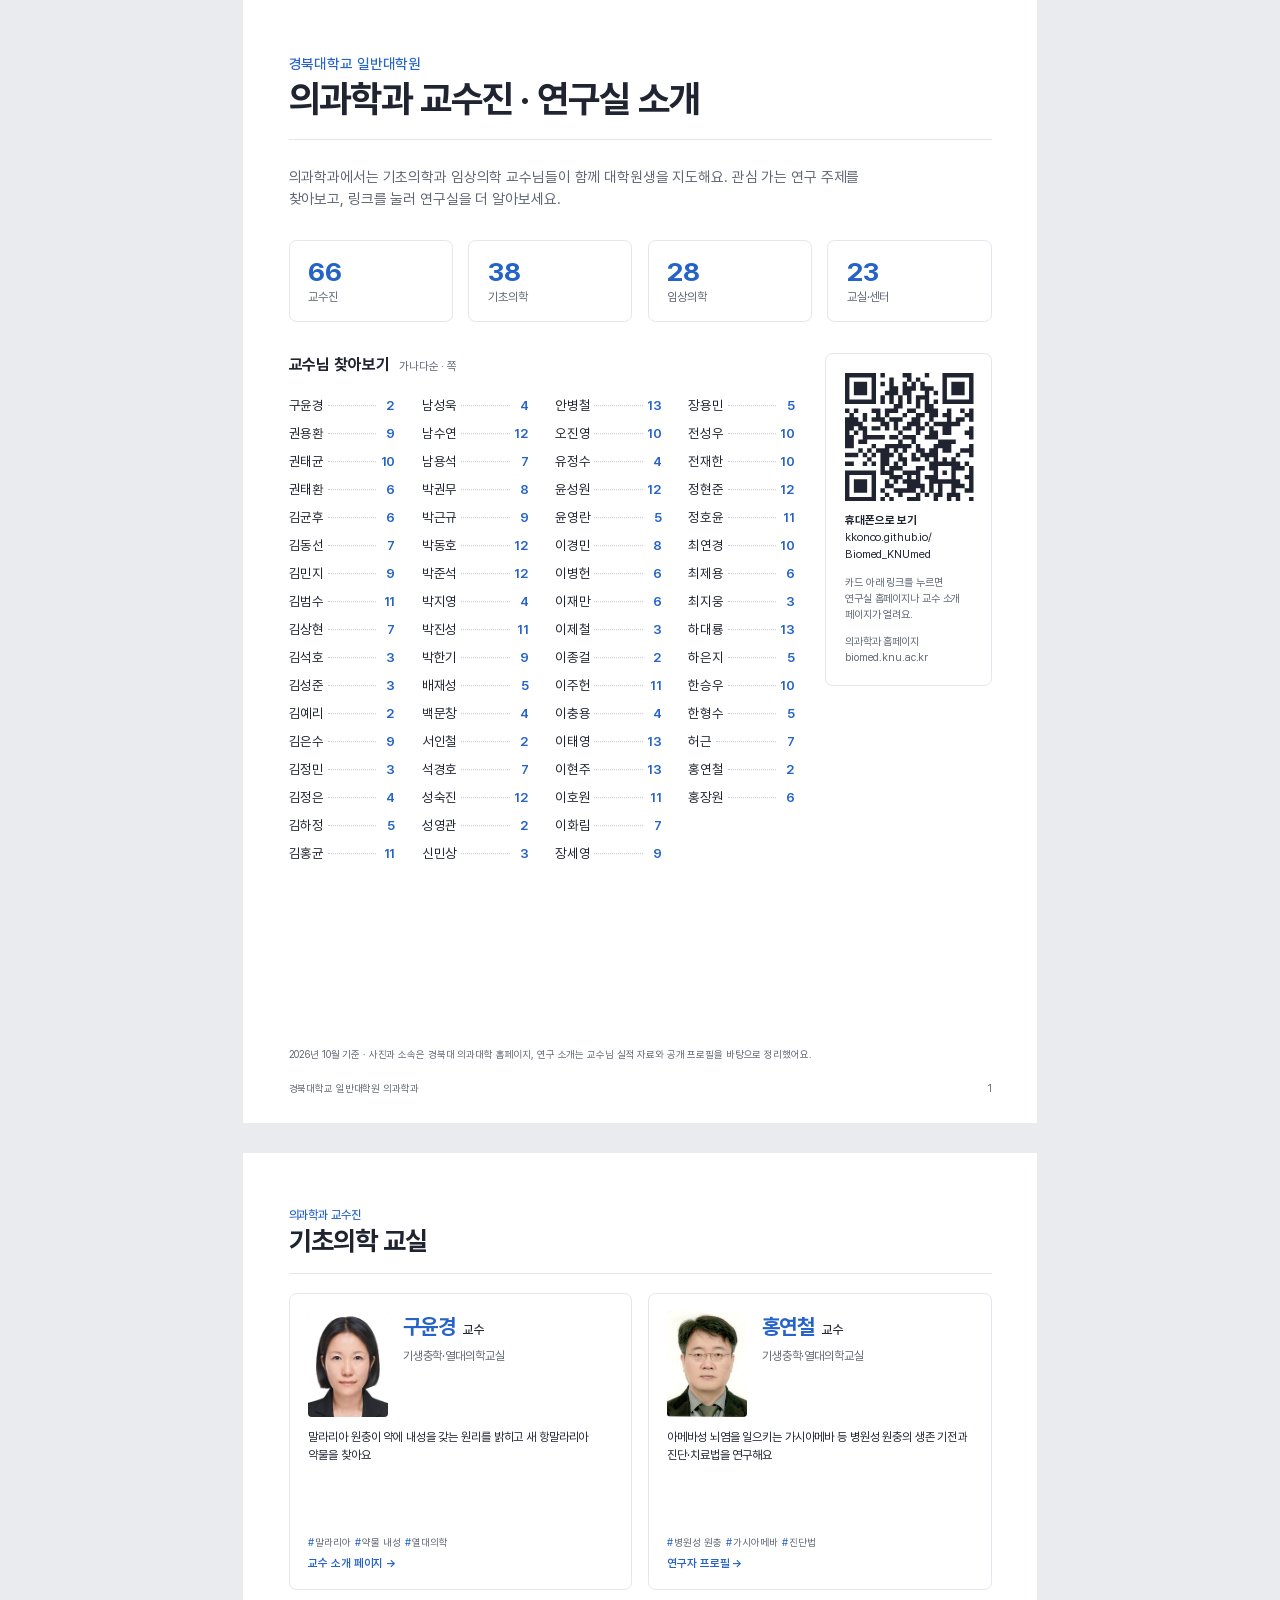
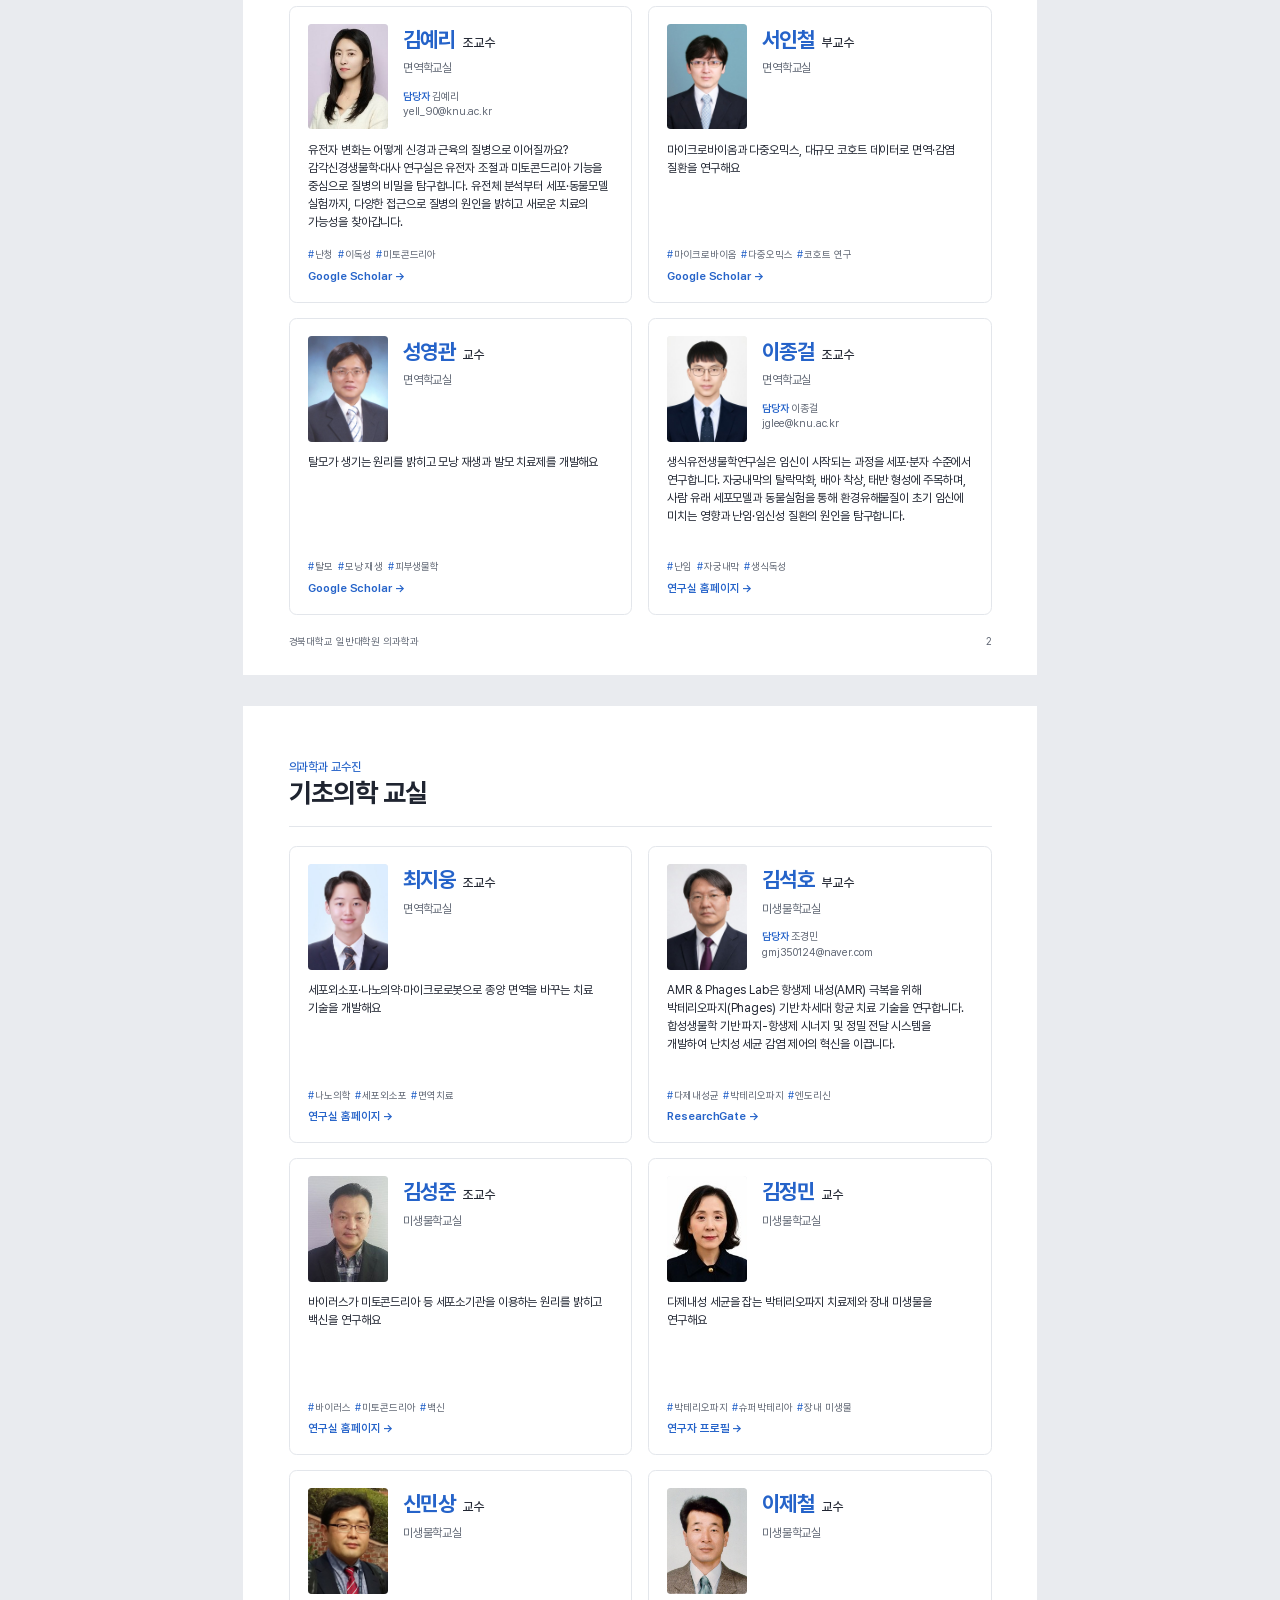
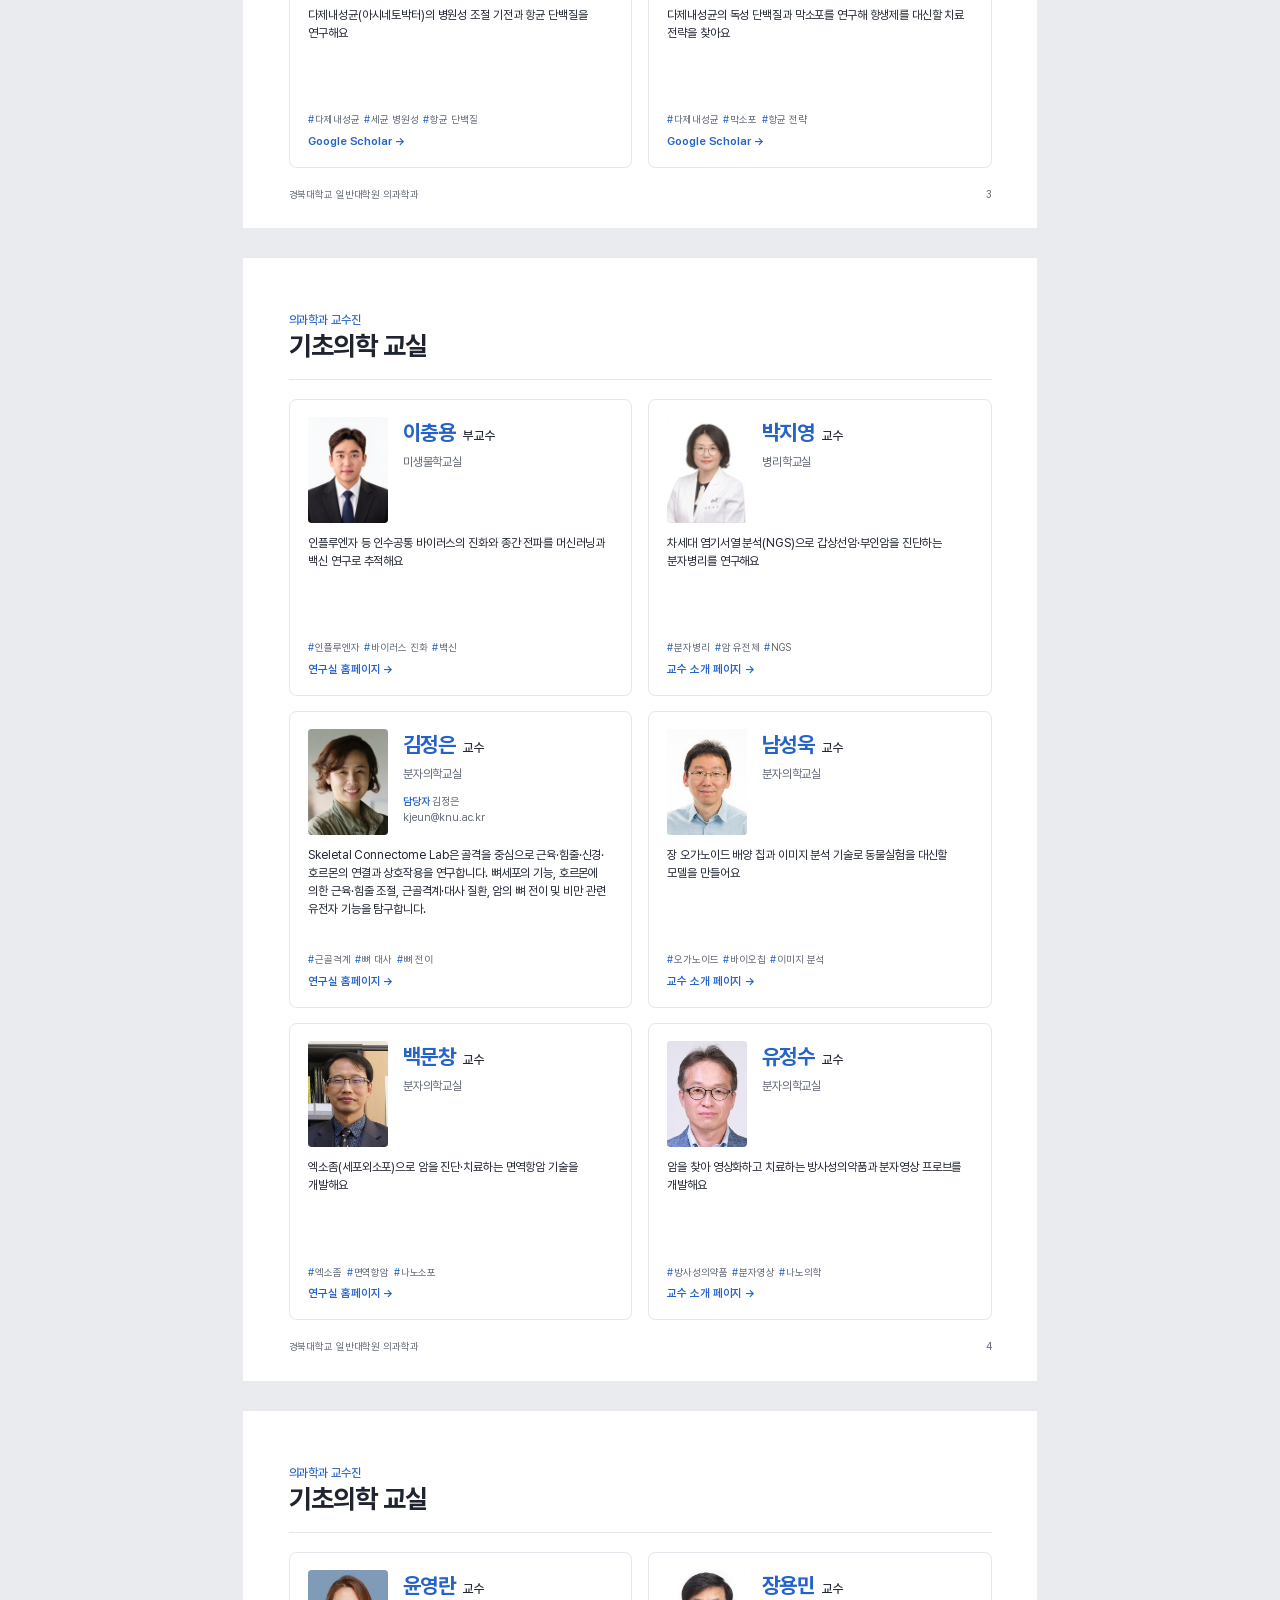
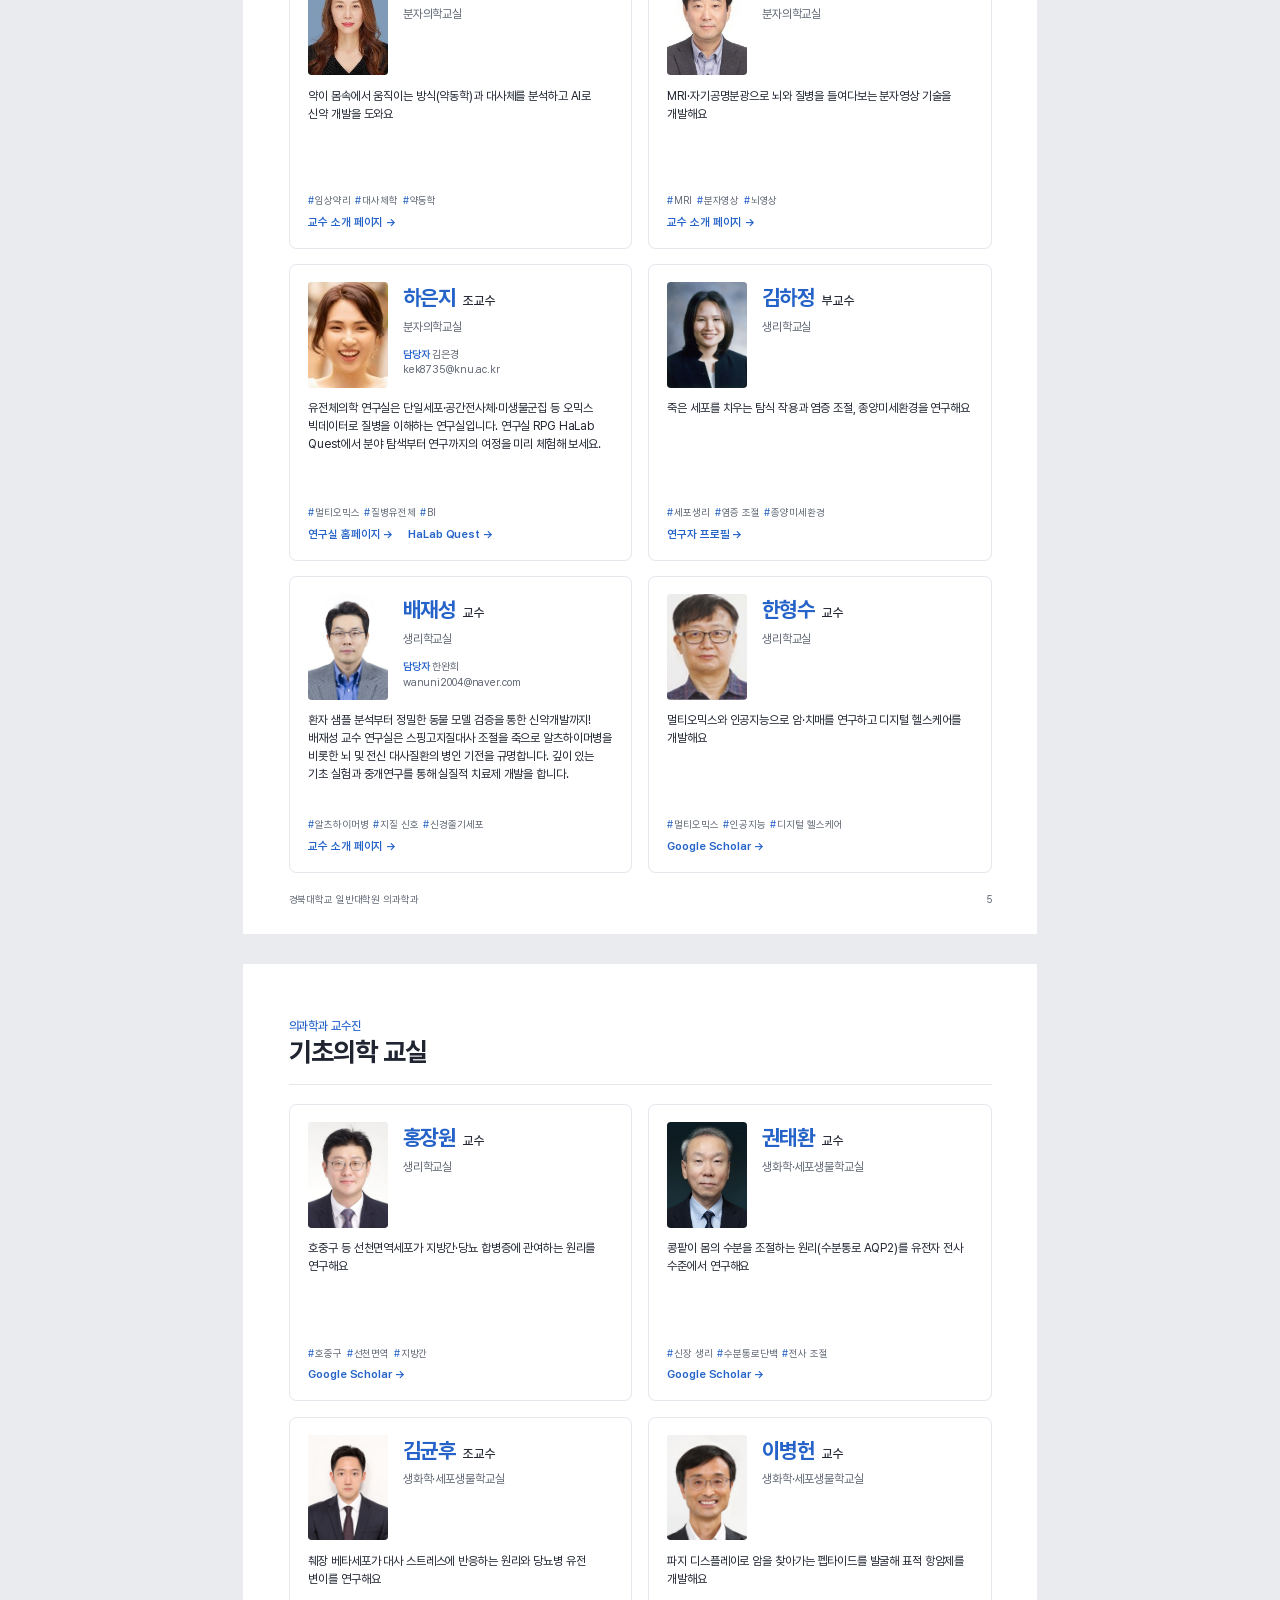
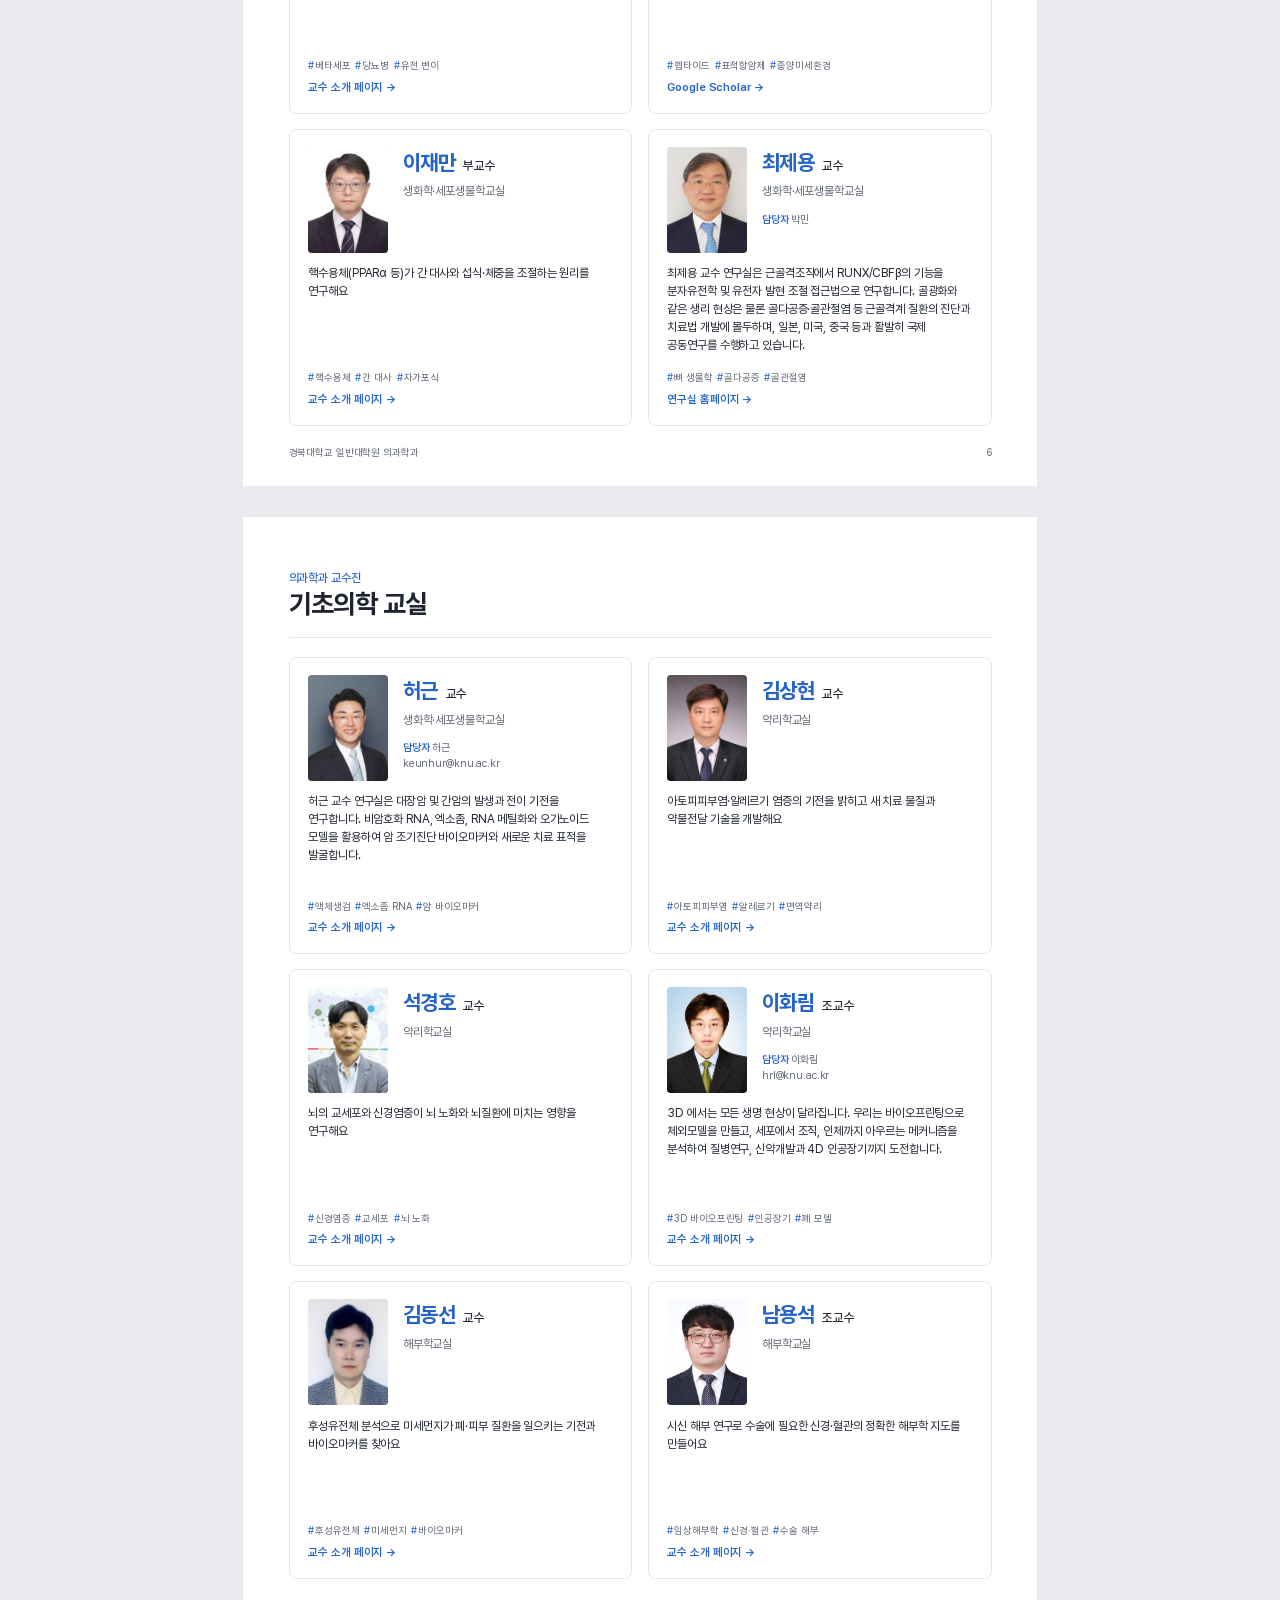
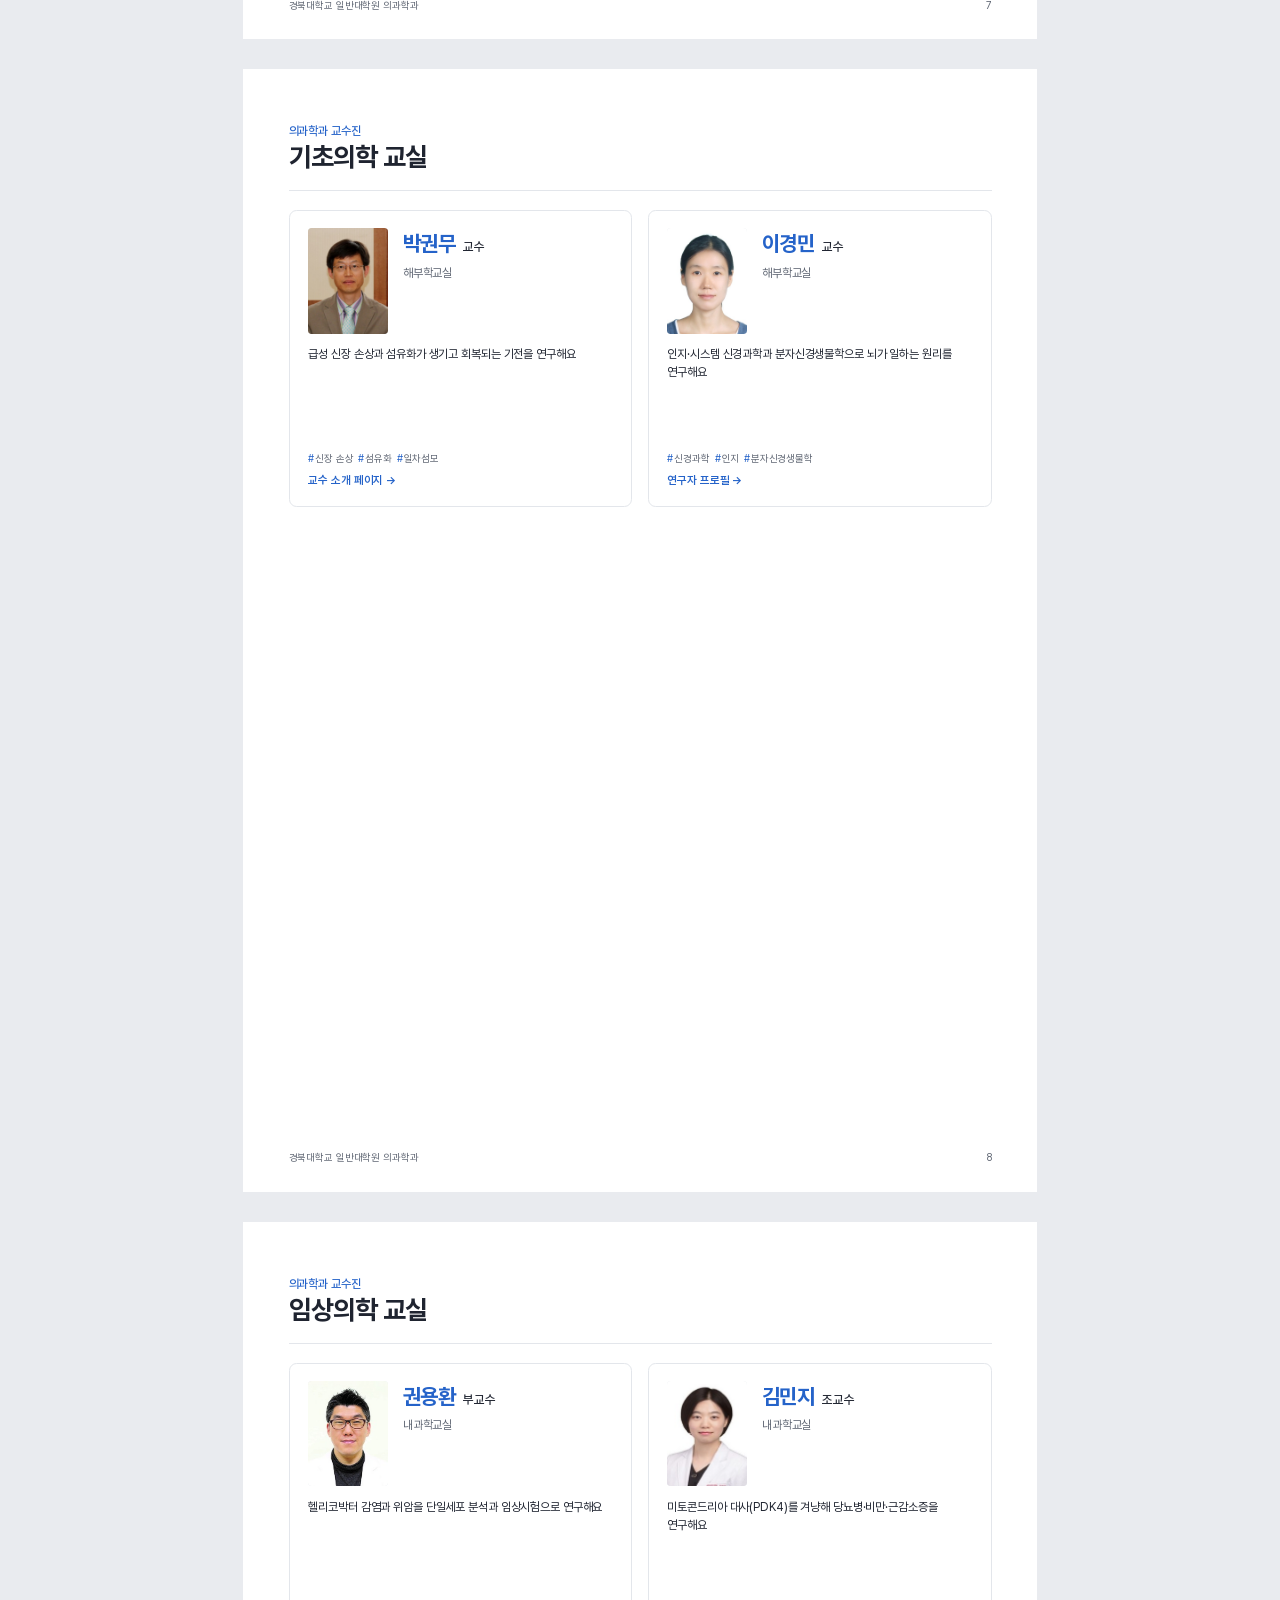
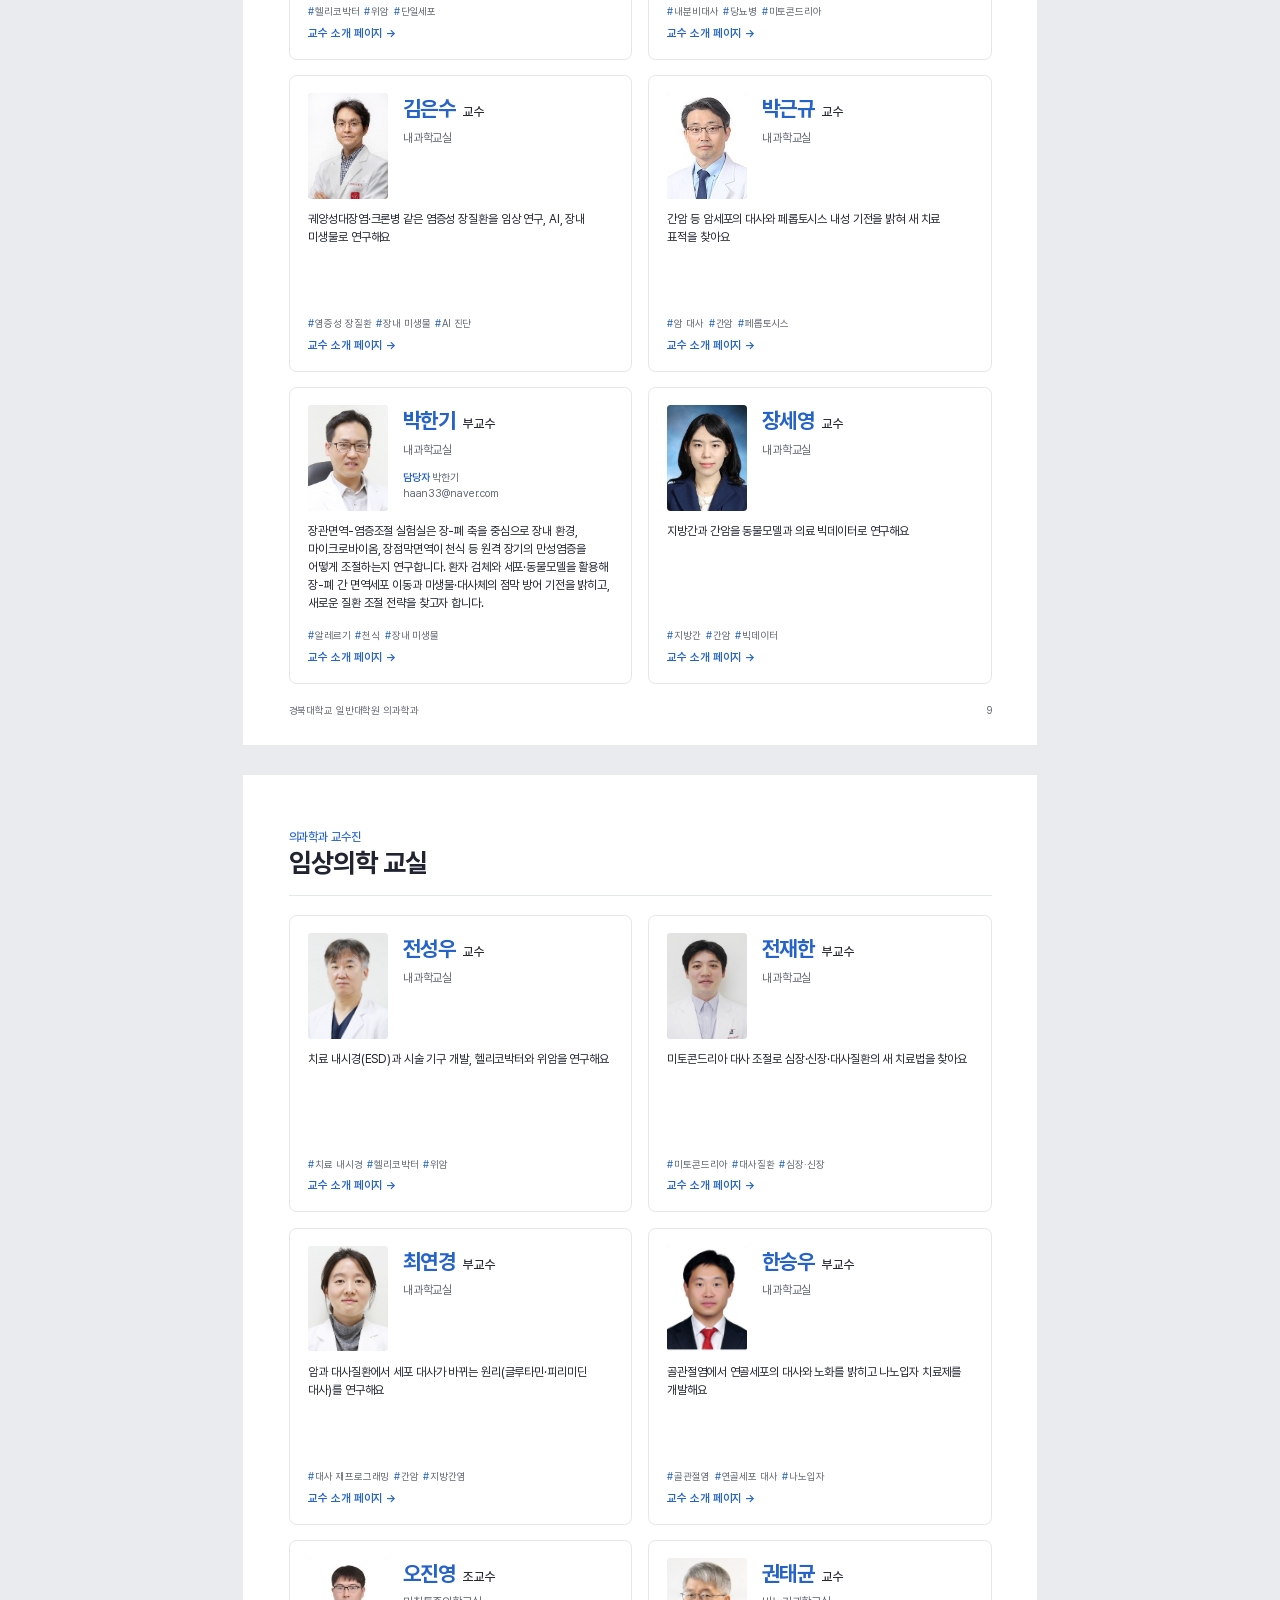
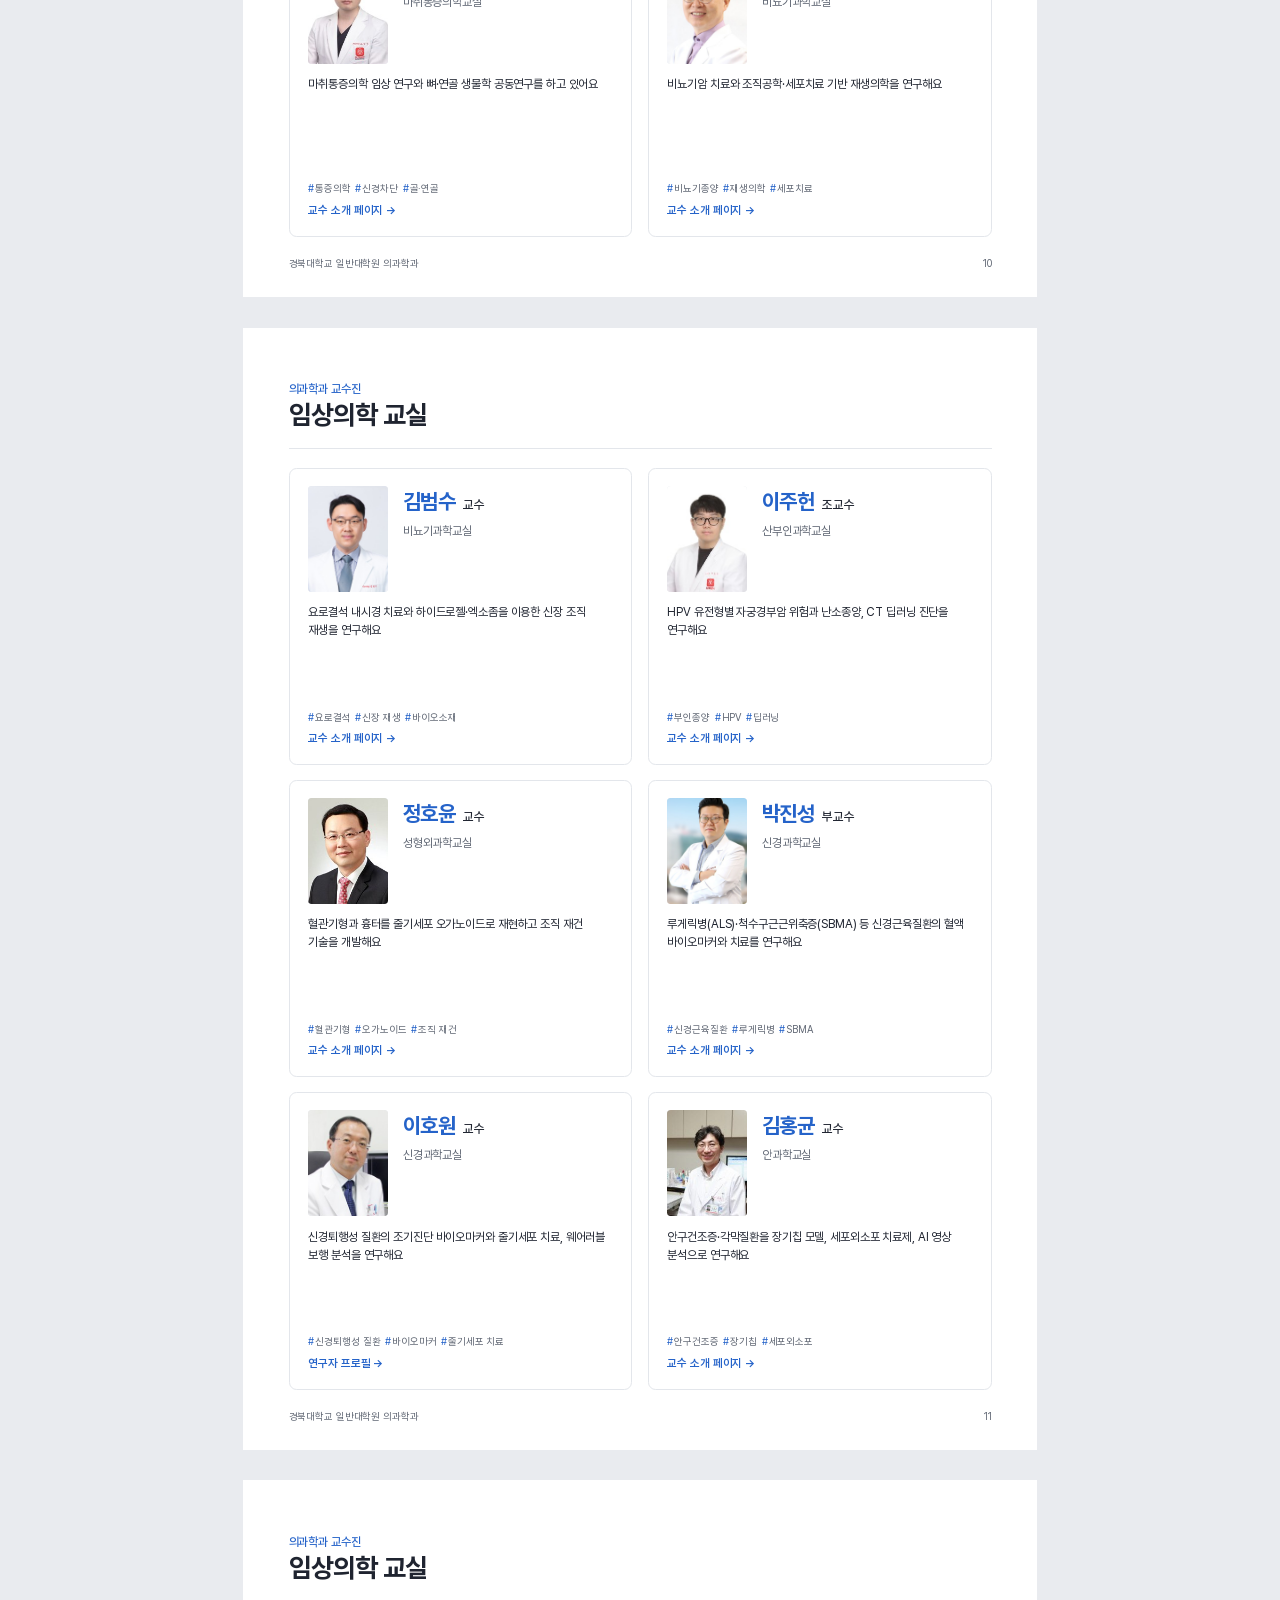
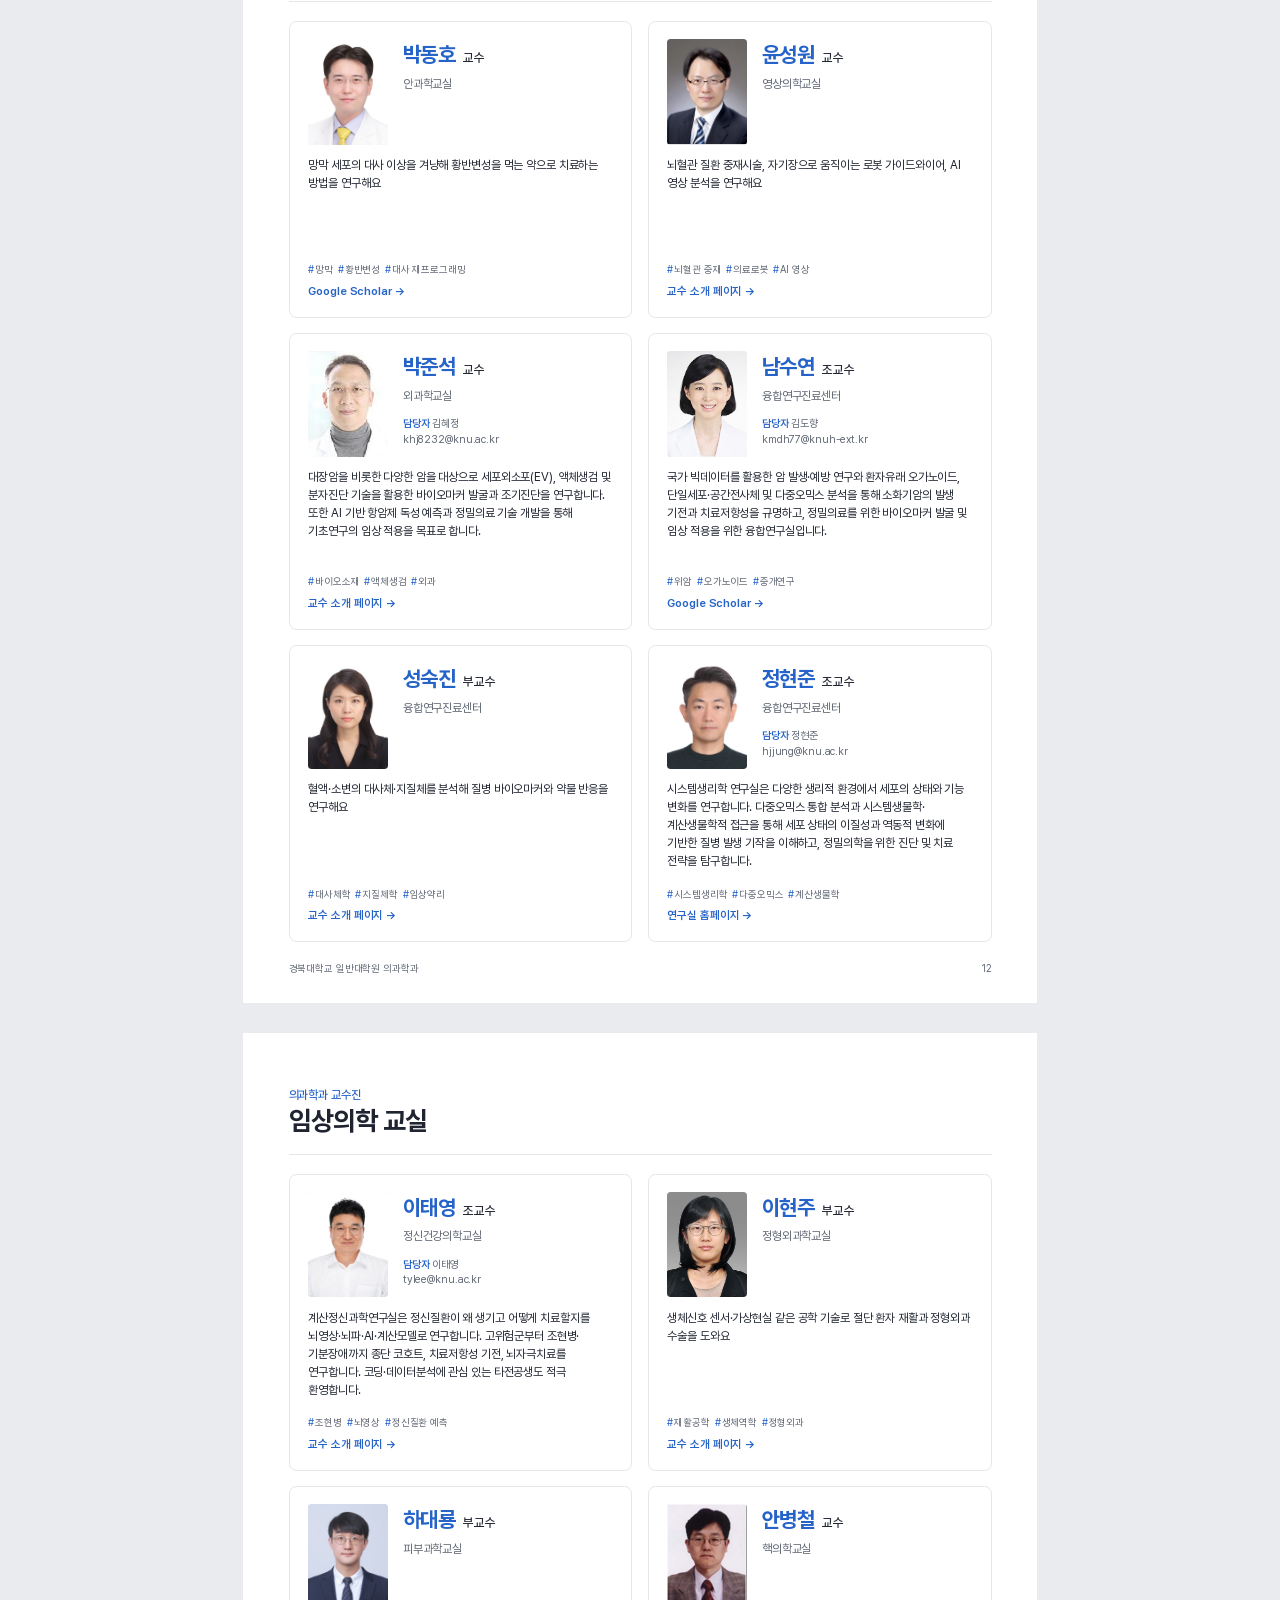
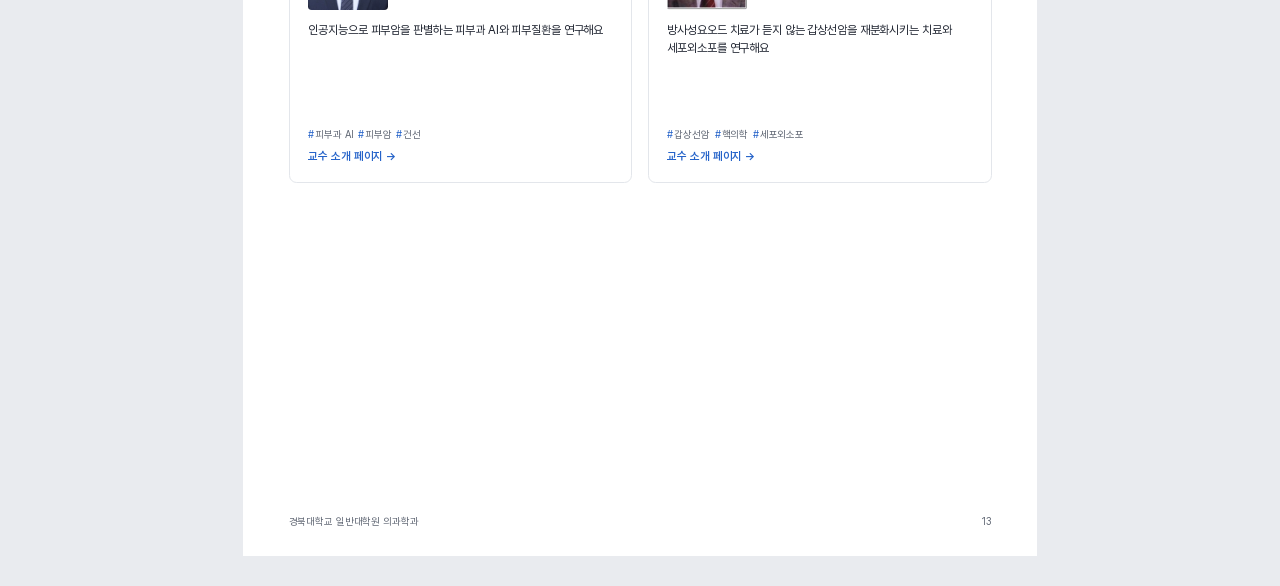
==== namebook/namebook.html @ f3c4499a "Add 한완희 email as 배재성 lab contact Co-Authored-By: Claude Opus 5.5 <noreply@anthropic.com> Claude-Sess" ====
<!doctype html>
<html lang="ko"><head><meta charset="utf-8">
<meta name="viewport" content="width=device-width, initial-scale=1">
<title>의과학과 교수진 · 연구실 소개</title>
<style>/* 색·글꼴은 HaLab 슬라이드 갤러리(blue)와 맞춤 */
@font-face { font-family: Pretendard; font-weight: 400; src: url(fonts/Pretendard-Regular.woff2) format("woff2"); }
@font-face { font-family: Pretendard; font-weight: 500; src: url(fonts/Pretendard-Medium.woff2) format("woff2"); }
@font-face { font-family: Pretendard; font-weight: 600; src: url(fonts/Pretendard-SemiBold.woff2) format("woff2"); }
@font-face { font-family: Pretendard; font-weight: 700; src: url(fonts/Pretendard-Bold.woff2) format("woff2"); }

:root { --text: #1f2430; --sub: #5f6673; --line: #e3e6eb; --accent: #2563C9; --tint: #e9f0fb; --photo: #e9ecf0; }
@page { size: A4; margin: 0; }
* { box-sizing: border-box; }
html { -webkit-print-color-adjust: exact; print-color-adjust: exact; }
body { margin: 0; background: #e9ebef; color: var(--text); font-family: Pretendard, "Apple SD Gothic Neo", "Malgun Gothic", sans-serif;
  letter-spacing: -0.01em; line-height: 1.5; font-size: 9pt; word-break: keep-all; }
h2, h3, p, ul, ol, figure { margin: 0; padding: 0; }
ul, ol { list-style: none; }

.page { position: relative; width: 210mm; height: 297mm; margin: 0 auto 8mm; padding: 14mm 12mm 12mm; background: #fff;
  display: flex; flex-direction: column; overflow: hidden; break-after: page; }
@media print { body { background: #fff; } .page { margin: 0; } }

.page > header { padding-bottom: 4mm; margin-bottom: 5mm; border-bottom: 1px solid var(--line); }
.label { color: var(--accent); font-size: 9pt; font-weight: 500; }
h2 { font-size: 20pt; font-weight: 700; letter-spacing: -0.03em; line-height: 1.3; }
.page > footer { position: absolute; left: 12mm; right: 12mm; bottom: 7mm; display: flex; justify-content: space-between;
  color: var(--sub); font-size: 7.5pt; }

/* 카드 6장 (2 x 3) */
.grid { display: grid; grid-template-columns: 1fr 1fr; grid-template-rows: repeat(3, minmax(0, 1fr)); gap: 4mm; flex: 1; margin-bottom: 4mm; }
.card { position: relative; display: grid; grid-template-columns: 21mm 1fr; grid-template-rows: 28mm 1fr;
  column-gap: 4mm; row-gap: 3mm; padding: 4.5mm 5mm; border: 1px solid var(--line); border-radius: 2mm; }
.photo { grid-column: 1; grid-row: 1; width: 21mm; height: 28mm; object-fit: cover; object-position: 50% 20%;
  background: var(--photo); border-radius: 1mm; }
.id { grid-column: 2; grid-row: 1; align-self: start; }
.id h3 { display: flex; align-items: baseline; gap: 2mm; }
.name { color: var(--accent); font-size: 16pt; font-weight: 700; letter-spacing: -0.02em; }
.rank { font-size: 9.5pt; font-weight: 500; }
.dept { color: var(--sub); font-size: 9pt; margin-top: 1mm; }
.contact { margin-top: 3mm; color: var(--sub); font-size: 8pt; line-height: 1.45; }
.contact span { color: var(--accent); font-weight: 600; }
.about { grid-column: 1 / 3; grid-row: 2; display: flex; flex-direction: column; gap: 1.5mm; }
.line { font-size: 9pt; line-height: 1.5; }
.kw { display: flex; flex-wrap: wrap; gap: 1.2mm; margin-top: auto; }
.kw li { color: var(--sub); font-size: 7.5pt; }
.kw li::before { content: "#"; color: var(--accent); margin-right: 0.3mm; }
.go { display: flex; flex-wrap: wrap; gap: 4mm; color: var(--accent); font-size: 8.5pt; font-weight: 600; }

/* 표지 */
.cover > header { margin-bottom: 7mm; }
.cover .label { font-size: 11pt; }
.cover h2 { font-size: 28pt; }
.lead { font-size: 11pt; color: var(--sub); max-width: 160mm; }
.stats { display: grid; grid-template-columns: repeat(4, 1fr); gap: 4mm; margin: 8mm 0; }
.stats div { padding: 4mm 5mm; border: 1px solid var(--line); border-radius: 2mm; }
.stats b { display: block; color: var(--accent); font-size: 20pt; font-weight: 700; line-height: 1.2; }
.stats span { color: var(--sub); font-size: 9pt; }
.cover-body { display: grid; grid-template-columns: 1fr 44mm; gap: 8mm; flex: 1; }
.index h3 { font-size: 12pt; font-weight: 700; margin-bottom: 4mm; }
.index small { color: var(--sub); font-size: 8.5pt; font-weight: 400; margin-left: 1.5mm; }
.index ol { columns: 4; column-gap: 7mm; }
.index li { font-size: 10pt; line-height: 2.1; break-inside: avoid; }
.index a { display: flex; align-items: baseline; gap: 1mm; }
.index i { flex: 1; border-bottom: 1px dotted #c5cad2; transform: translateY(-1mm); }
.index b { color: var(--accent); font-weight: 600; min-width: 4mm; text-align: right; }
.home { align-self: start; padding: 5mm; border: 1px solid var(--line); border-radius: 2mm; font-size: 8.5pt; }
.home .qr svg { display: block; width: 34mm; height: 34mm; margin: 0 auto 3mm; }
.home .how { margin-top: 3mm; color: var(--sub); font-size: 8pt; }
.note { color: var(--sub); font-size: 7.5pt; margin-bottom: 4mm; }

/* 휴대폰·좁은 화면: 카드를 한 줄로 쌓기 */
a { color: inherit; text-decoration: none; }
@media screen and (max-width: 800px) {
  body { background: #f7f8fa; font-size: 14px; }
  .page { width: auto; height: auto; margin: 0; padding: 28px 16px 4px; background: none; display: block; overflow: visible; }
  .page.cont > header, .page > footer { display: none; }
  .page > header { margin-bottom: 16px; padding-bottom: 12px; }
  .label { font-size: 13px; }
  h2 { font-size: 22px; }
  .grid { display: block; margin: 0; }
  .card { grid-template-columns: 76px 1fr; grid-template-rows: auto auto; column-gap: 14px; row-gap: 12px;
    margin-bottom: 12px; padding: 16px; background: #fff; border-radius: 10px; scroll-margin-top: 12px; }
  .photo { width: 76px; height: 101px; border-radius: 6px; }
  .id { grid-column: 2; }
  .name { font-size: 20px; }
  .rank, .dept, .contact { font-size: 13px; }
  .about { grid-column: 1 / 3; gap: 10px; }
  .line { font-size: 15px; }
  .kw li { font-size: 12px; }
  .home .qr, .home .book { display: none; }
  .home .how { font-size: 13px; }
  .go { gap: 16px; padding: 10px 0 2px; border-top: 1px solid var(--line); font-size: 14px; }

  .cover .label { font-size: 14px; }
  .cover h2 { font-size: 26px; }
  .lead { font-size: 15px; }
  .stats { grid-template-columns: repeat(2, 1fr); gap: 8px; margin: 20px 0; }
  .stats div { padding: 12px 14px; background: #fff; border-radius: 10px; }
  .stats b { font-size: 24px; }
  .stats span { font-size: 13px; }
  .cover-body { display: flex; flex-direction: column-reverse; gap: 20px; }
  .home { align-self: stretch; padding: 14px 16px; background: #fff; border-radius: 10px; font-size: 14px; }
  .home a { color: var(--accent); }
  .index h3 { font-size: 16px; margin-bottom: 8px; }
  .index small { font-size: 12px; }
  .index ol { columns: 2; column-gap: 20px; }
  .index li { font-size: 15px; line-height: 2.3; }
  .index i { transform: none; }
  .note { margin: 20px 0 8px; font-size: 12px; }
}
</style></head>
<body>
<section class="page cover">
  <header><p class="label">경북대학교 일반대학원</p><h2>의과학과 교수진 · 연구실 소개</h2></header>
  
  <p class="lead">의과학과에서는 기초의학과 임상의학 교수님들이 함께 대학원생을 지도해요. 관심 가는 연구 주제를 찾아보고, 링크를 눌러 연구실을 더 알아보세요.</p>
  <div class="stats">
    <div><b>66</b><span>교수진</span></div>
    <div><b>38</b><span>기초의학</span></div>
    <div><b>28</b><span>임상의학</span></div>
    <div><b>23</b><span>교실·센터</span></div>
  </div>
  <div class="cover-body">
    <div class="index"><h3>교수님 찾아보기 <small>가나다순 · 쪽</small></h3><ol><li><a href="#구윤경"><span>구윤경</span><i></i><b>2</b></a></li><li><a href="#권용환"><span>권용환</span><i></i><b>9</b></a></li><li><a href="#권태균"><span>권태균</span><i></i><b>10</b></a></li><li><a href="#권태환"><span>권태환</span><i></i><b>6</b></a></li><li><a href="#김균후"><span>김균후</span><i></i><b>6</b></a></li><li><a href="#김동선"><span>김동선</span><i></i><b>7</b></a></li><li><a href="#김민지"><span>김민지</span><i></i><b>9</b></a></li><li><a href="#김범수"><span>김범수</span><i></i><b>11</b></a></li><li><a href="#김상현"><span>김상현</span><i></i><b>7</b></a></li><li><a href="#김석호"><span>김석호</span><i></i><b>3</b></a></li><li><a href="#김성준"><span>김성준</span><i></i><b>3</b></a></li><li><a href="#김예리"><span>김예리</span><i></i><b>2</b></a></li><li><a href="#김은수"><span>김은수</span><i></i><b>9</b></a></li><li><a href="#김정민"><span>김정민</span><i></i><b>3</b></a></li><li><a href="#김정은"><span>김정은</span><i></i><b>4</b></a></li><li><a href="#김하정"><span>김하정</span><i></i><b>5</b></a></li><li><a href="#김홍균"><span>김홍균</span><i></i><b>11</b></a></li><li><a href="#남성욱"><span>남성욱</span><i></i><b>4</b></a></li><li><a href="#남수연"><span>남수연</span><i></i><b>12</b></a></li><li><a href="#남용석"><span>남용석</span><i></i><b>7</b></a></li><li><a href="#박권무"><span>박권무</span><i></i><b>8</b></a></li><li><a href="#박근규"><span>박근규</span><i></i><b>9</b></a></li><li><a href="#박동호"><span>박동호</span><i></i><b>12</b></a></li><li><a href="#박준석"><span>박준석</span><i></i><b>12</b></a></li><li><a href="#박지영"><span>박지영</span><i></i><b>4</b></a></li><li><a href="#박진성"><span>박진성</span><i></i><b>11</b></a></li><li><a href="#박한기"><span>박한기</span><i></i><b>9</b></a></li><li><a href="#배재성"><span>배재성</span><i></i><b>5</b></a></li><li><a href="#백문창"><span>백문창</span><i></i><b>4</b></a></li><li><a href="#서인철"><span>서인철</span><i></i><b>2</b></a></li><li><a href="#석경호"><span>석경호</span><i></i><b>7</b></a></li><li><a href="#성숙진"><span>성숙진</span><i></i><b>12</b></a></li><li><a href="#성영관"><span>성영관</span><i></i><b>2</b></a></li><li><a href="#신민상"><span>신민상</span><i></i><b>3</b></a></li><li><a href="#안병철"><span>안병철</span><i></i><b>13</b></a></li><li><a href="#오진영"><span>오진영</span><i></i><b>10</b></a></li><li><a href="#유정수"><span>유정수</span><i></i><b>4</b></a></li><li><a href="#윤성원"><span>윤성원</span><i></i><b>12</b></a></li><li><a href="#윤영란"><span>윤영란</span><i></i><b>5</b></a></li><li><a href="#이경민"><span>이경민</span><i></i><b>8</b></a></li><li><a href="#이병헌"><span>이병헌</span><i></i><b>6</b></a></li><li><a href="#이재만"><span>이재만</span><i></i><b>6</b></a></li><li><a href="#이제철"><span>이제철</span><i></i><b>3</b></a></li><li><a href="#이종걸"><span>이종걸</span><i></i><b>2</b></a></li><li><a href="#이주헌"><span>이주헌</span><i></i><b>11</b></a></li><li><a href="#이충용"><span>이충용</span><i></i><b>4</b></a></li><li><a href="#이태영"><span>이태영</span><i></i><b>13</b></a></li><li><a href="#이현주"><span>이현주</span><i></i><b>13</b></a></li><li><a href="#이호원"><span>이호원</span><i></i><b>11</b></a></li><li><a href="#이화림"><span>이화림</span><i></i><b>7</b></a></li><li><a href="#장세영"><span>장세영</span><i></i><b>9</b></a></li><li><a href="#장용민"><span>장용민</span><i></i><b>5</b></a></li><li><a href="#전성우"><span>전성우</span><i></i><b>10</b></a></li><li><a href="#전재한"><span>전재한</span><i></i><b>10</b></a></li><li><a href="#정현준"><span>정현준</span><i></i><b>12</b></a></li><li><a href="#정호윤"><span>정호윤</span><i></i><b>11</b></a></li><li><a href="#최연경"><span>최연경</span><i></i><b>10</b></a></li><li><a href="#최제용"><span>최제용</span><i></i><b>6</b></a></li><li><a href="#최지웅"><span>최지웅</span><i></i><b>3</b></a></li><li><a href="#하대룡"><span>하대룡</span><i></i><b>13</b></a></li><li><a href="#하은지"><span>하은지</span><i></i><b>5</b></a></li><li><a href="#한승우"><span>한승우</span><i></i><b>10</b></a></li><li><a href="#한형수"><span>한형수</span><i></i><b>5</b></a></li><li><a href="#허근"><span>허근</span><i></i><b>7</b></a></li><li><a href="#홍연철"><span>홍연철</span><i></i><b>2</b></a></li><li><a href="#홍장원"><span>홍장원</span><i></i><b>6</b></a></li></ol></div>
    <aside class="home">
      <figure class="qr big"><svg viewBox="0 0 29 29" class="segno"><path class="qrline" stroke="#1f2430" d="M0 0.5h7m1 0h1m4 0h2m3 0h1m3 0h7m-29 1h1m5 0h1m3 0h1m3 0h1m1 0h1m5 0h1m5 0h1m-29 1h1m1 0h3m1 0h1m1 0h1m1 0h1m2 0h1m1 0h1m1 0h1m4 0h1m1 0h3m1 0h1m-29 1h1m1 0h3m1 0h1m3 0h2m1 0h3m1 0h3m2 0h1m1 0h3m1 0h1m-29 1h1m1 0h3m1 0h1m2 0h3m1 0h2m3 0h1m1 0h1m1 0h1m1 0h3m1 0h1m-29 1h1m5 0h1m1 0h1m1 0h1m1 0h1m1 0h1m1 0h3m3 0h1m5 0h1m-29 1h7m1 0h1m1 0h1m1 0h1m1 0h1m1 0h1m1 0h1m1 0h1m1 0h7m-18 1h2m3 0h1m1 0h2m-20 1h1m1 0h1m3 0h2m1 0h3m2 0h2m2 0h3m2 0h1m2 0h1m1 0h1m-28 1h1m2 0h1m2 0h1m1 0h1m3 0h1m2 0h2m1 0h2m1 0h2m3 0h2m-29 1h3m1 0h1m1 0h3m1 0h3m2 0h2m2 0h1m3 0h1m1 0h2m1 0h1m-29 1h4m4 0h2m1 0h1m2 0h3m1 0h1m1 0h6m-26 1h2m1 0h2m1 0h2m1 0h1m1 0h1m1 0h2m1 0h2m1 0h1m2 0h2m4 0h1m-29 1h1m1 0h1m1 0h1m7 0h1m3 0h1m2 0h2m1 0h2m3 0h2m-29 1h2m2 0h5m1 0h2m1 0h3m2 0h3m7 0h1m-29 1h2m1 0h2m7 0h1m2 0h1m5 0h4m-25 1h2m4 0h1m2 0h6m1 0h1m3 0h4m4 0h1m-26 1h1m1 0h1m1 0h3m1 0h1m1 0h1m2 0h2m1 0h2m1 0h2m2 0h3m-29 1h3m1 0h1m1 0h1m1 0h3m1 0h1m2 0h1m1 0h4m4 0h1m2 0h1m-24 1h1m2 0h2m2 0h2m1 0h2m1 0h1m1 0h1m1 0h1m1 0h1m-25 1h2m2 0h1m1 0h1m1 0h2m1 0h1m1 0h1m5 0h7m1 0h1m-20 1h1m1 0h3m3 0h2m1 0h2m3 0h3m1 0h1m-29 1h7m1 0h3m2 0h4m3 0h1m1 0h1m1 0h1m3 0h1m-29 1h1m5 0h1m3 0h3m1 0h1m1 0h1m1 0h3m3 0h1m2 0h2m-29 1h1m1 0h3m1 0h1m2 0h1m1 0h1m1 0h4m2 0h7m2 0h1m-29 1h1m1 0h3m1 0h1m2 0h2m3 0h4m1 0h1m1 0h1m2 0h3m1 0h1m-29 1h1m1 0h3m1 0h1m1 0h1m2 0h5m1 0h1m1 0h1m1 0h1m2 0h1m2 0h2m-29 1h1m5 0h1m2 0h1m2 0h1m3 0h1m1 0h1m1 0h2m1 0h3m-26 1h7m1 0h1m1 0h1m3 0h3m3 0h1m2 0h1m1 0h1m2 0h1"/></svg></figure>
      <p class="book"><b>휴대폰으로 보기</b><br><a href="https://kkonoo.github.io/Biomed_KNUmed/">kkonoo.github.io/<wbr>Biomed_KNUmed</a></p>
      <p class="how">카드 아래 링크를 누르면 연구실 홈페이지나 교수 소개 페이지가 열려요.</p>
      <p class="how">의과학과 홈페이지<br><a href="https://biomed.knu.ac.kr/">biomed.knu.ac.kr</a></p>
    </aside>
  </div>
  <p class="note">2026년 10월 기준 · 사진과 소속은 경북대 의과대학 홈페이지, 연구 소개는 교수님 실적 자료와 공개 프로필을 바탕으로 정리했어요.</p>
  <footer><span>경북대학교 일반대학원 의과학과</span><span>1</span></footer>
</section>
<section class="page ">
  <header><p class="label">의과학과 교수진</p><h2>기초의학 교실</h2></header>
  <div class="grid"><article class="card" id="구윤경">
  <img class="photo" src="photos/kuku1819.jpg" alt="">
  <div class="id">
    <h3><span class="name">구윤경</span><span class="rank">교수</span></h3>
    <p class="dept">기생충학·열대의학교실</p>
    
  </div>
  <div class="about">
    <p class="line">말라리아 원충이 약에 내성을 갖는 원리를 밝히고 새 항말라리아 약물을 찾아요</p>
    <ul class="kw"><li>말라리아</li><li>약물 내성</li><li>열대의학</li></ul>
    <p class="go"><a href="https://med.knu.ac.kr/pages/sub.htm?nav_code=knu1670413496&amp;mode=view&amp;mv_data=aWR4PTI4Mw==">교수 소개 페이지 →</a></p>
  </div>
</article><article class="card" id="홍연철">
  <img class="photo" src="photos/ychong.jpg" alt="">
  <div class="id">
    <h3><span class="name">홍연철</span><span class="rank">교수</span></h3>
    <p class="dept">기생충학·열대의학교실</p>
    
  </div>
  <div class="about">
    <p class="line">아메바성 뇌염을 일으키는 가시아메바 등 병원성 원충의 생존 기전과 진단·치료법을 연구해요</p>
    <ul class="kw"><li>병원성 원충</li><li>가시아메바</li><li>진단법</li></ul>
    <p class="go"><a href="https://research.knu.ac.kr/en/persons/yeonchul-hong/">연구자 프로필 →</a></p>
  </div>
</article><article class="card" id="김예리">
  <img class="photo" src="photos/yell_90.jpg" alt="">
  <div class="id">
    <h3><span class="name">김예리</span><span class="rank">조교수</span></h3>
    <p class="dept">면역학교실</p>
    <p class="contact"><span>담당자</span> 김예리<br>yell_90@knu.ac.kr</p>
  </div>
  <div class="about">
    <p class="line">유전자 변화는 어떻게 신경과 근육의 질병으로 이어질까요? 감각신경생물학·대사 연구실은 유전자 조절과 미토콘드리아 기능을 중심으로 질병의 비밀을 탐구합니다. 유전체 분석부터 세포·동물모델 실험까지, 다양한 접근으로 질병의 원인을 밝히고 새로운 치료의 가능성을 찾아갑니다.</p>
    <ul class="kw"><li>난청</li><li>이독성</li><li>미토콘드리아</li></ul>
    <p class="go"><a href="https://scholar.google.com/citations?user=TFwfm9IAAAAJ">Google Scholar →</a></p>
  </div>
</article><article class="card" id="서인철">
  <img class="photo" src="photos/iseo.jpg" alt="">
  <div class="id">
    <h3><span class="name">서인철</span><span class="rank">부교수</span></h3>
    <p class="dept">면역학교실</p>
    
  </div>
  <div class="about">
    <p class="line">마이크로바이옴과 다중오믹스, 대규모 코호트 데이터로 면역·감염 질환을 연구해요</p>
    <ul class="kw"><li>마이크로바이옴</li><li>다중오믹스</li><li>코호트 연구</li></ul>
    <p class="go"><a href="https://scholar.google.com/citations?user=zDr9aw0AAAAJ">Google Scholar →</a></p>
  </div>
</article><article class="card" id="성영관">
  <img class="photo" src="photos/ysung.jpg" alt="">
  <div class="id">
    <h3><span class="name">성영관</span><span class="rank">교수</span></h3>
    <p class="dept">면역학교실</p>
    
  </div>
  <div class="about">
    <p class="line">탈모가 생기는 원리를 밝히고 모낭 재생과 발모 치료제를 개발해요</p>
    <ul class="kw"><li>탈모</li><li>모낭 재생</li><li>피부생물학</li></ul>
    <p class="go"><a href="https://scholar.google.com/citations?user=fU6gc4EAAAAJ">Google Scholar →</a></p>
  </div>
</article><article class="card" id="이종걸">
  <img class="photo" src="photos/jglee.jpg" alt="">
  <div class="id">
    <h3><span class="name">이종걸</span><span class="rank">조교수</span></h3>
    <p class="dept">면역학교실</p>
    <p class="contact"><span>담당자</span> 이종걸<br>jglee@knu.ac.kr</p>
  </div>
  <div class="about">
    <p class="line">생식유전생물학연구실은 임신이 시작되는 과정을 세포·분자 수준에서 연구합니다. 자궁내막의 탈락막화, 배아 착상, 태반 형성에 주목하며, 사람 유래 세포모델과 동물실험을 통해 환경유해물질이 초기 임신에 미치는 영향과 난임·임신성 질환의 원인을 탐구합니다.</p>
    <ul class="kw"><li>난임</li><li>자궁내막</li><li>생식독성</li></ul>
    <p class="go"><a href="https://im.knu.ac.kr/lee">연구실 홈페이지 →</a></p>
  </div>
</article></div>
  <footer><span>경북대학교 일반대학원 의과학과</span><span>2</span></footer>
</section><section class="page cont">
  <header><p class="label">의과학과 교수진</p><h2>기초의학 교실</h2></header>
  <div class="grid"><article class="card" id="최지웅">
  <img class="photo" src="photos/wooong0110.jpg" alt="">
  <div class="id">
    <h3><span class="name">최지웅</span><span class="rank">조교수</span></h3>
    <p class="dept">면역학교실</p>
    
  </div>
  <div class="about">
    <p class="line">세포외소포·나노의약·마이크로로봇으로 종양 면역을 바꾸는 치료 기술을 개발해요</p>
    <ul class="kw"><li>나노의학</li><li>세포외소포</li><li>면역치료</li></ul>
    <p class="go"><a href="https://choi-dds.knu.ac.kr/">연구실 홈페이지 →</a></p>
  </div>
</article><article class="card" id="김석호">
  <img class="photo" src="photos/shukhokim.jpg" alt="">
  <div class="id">
    <h3><span class="name">김석호</span><span class="rank">부교수</span></h3>
    <p class="dept">미생물학교실</p>
    <p class="contact"><span>담당자</span> 조경민<br>gmj350124@naver.com</p>
  </div>
  <div class="about">
    <p class="line">AMR &amp; Phages Lab은 항생제 내성(AMR) 극복을 위해 박테리오파지(Phages) 기반 차세대 항균 치료 기술을 연구합니다. 합성생물학 기반 파지-항생제 시너지 및 정밀 전달 시스템을 개발하여 난치성 세균 감염 제어의 혁신을 이끕니다.</p>
    <ul class="kw"><li>다제내성균</li><li>박테리오파지</li><li>엔도리신</li></ul>
    <p class="go"><a href="https://www.researchgate.net/lab/Shukho-Kim-Lab-MDR-Phages-Shukho-Kim">ResearchGate →</a></p>
  </div>
</article><article class="card" id="김성준">
  <img class="photo" src="photos/sjkim0080.jpg" alt="">
  <div class="id">
    <h3><span class="name">김성준</span><span class="rank">조교수</span></h3>
    <p class="dept">미생물학교실</p>
    
  </div>
  <div class="about">
    <p class="line">바이러스가 미토콘드리아 등 세포소기관을 이용하는 원리를 밝히고 백신을 연구해요</p>
    <ul class="kw"><li>바이러스</li><li>미토콘드리아</li><li>백신</li></ul>
    <p class="go"><a href="http://kimlab.knu.ac.kr/">연구실 홈페이지 →</a></p>
  </div>
</article><article class="card" id="김정민">
  <img class="photo" src="photos/minkim.jpg" alt="">
  <div class="id">
    <h3><span class="name">김정민</span><span class="rank">교수</span></h3>
    <p class="dept">미생물학교실</p>
    
  </div>
  <div class="about">
    <p class="line">다제내성 세균을 잡는 박테리오파지 치료제와 장내 미생물을 연구해요</p>
    <ul class="kw"><li>박테리오파지</li><li>슈퍼박테리아</li><li>장내 미생물</li></ul>
    <p class="go"><a href="https://research.knu.ac.kr/en/persons/jungmin-kim/">연구자 프로필 →</a></p>
  </div>
</article><article class="card" id="신민상">
  <img class="photo" src="photos/shinms.jpg" alt="">
  <div class="id">
    <h3><span class="name">신민상</span><span class="rank">교수</span></h3>
    <p class="dept">미생물학교실</p>
    
  </div>
  <div class="about">
    <p class="line">다제내성균(아시네토박터)의 병원성 조절 기전과 항균 단백질을 연구해요</p>
    <ul class="kw"><li>다제내성균</li><li>세균 병원성</li><li>항균 단백질</li></ul>
    <p class="go"><a href="https://scholar.google.com/citations?user=o4Ucq2sAAAAJ">Google Scholar →</a></p>
  </div>
</article><article class="card" id="이제철">
  <img class="photo" src="photos/leejc.jpg" alt="">
  <div class="id">
    <h3><span class="name">이제철</span><span class="rank">교수</span></h3>
    <p class="dept">미생물학교실</p>
    
  </div>
  <div class="about">
    <p class="line">다제내성균의 독성 단백질과 막소포를 연구해 항생제를 대신할 치료 전략을 찾아요</p>
    <ul class="kw"><li>다제내성균</li><li>막소포</li><li>항균 전략</li></ul>
    <p class="go"><a href="https://scholar.google.com/citations?user=5TlwgOYAAAAJ">Google Scholar →</a></p>
  </div>
</article></div>
  <footer><span>경북대학교 일반대학원 의과학과</span><span>3</span></footer>
</section><section class="page cont">
  <header><p class="label">의과학과 교수진</p><h2>기초의학 교실</h2></header>
  <div class="grid"><article class="card" id="이충용">
  <img class="photo" src="photos/cylee87.jpg" alt="">
  <div class="id">
    <h3><span class="name">이충용</span><span class="rank">부교수</span></h3>
    <p class="dept">미생물학교실</p>
    
  </div>
  <div class="about">
    <p class="line">인플루엔자 등 인수공통 바이러스의 진화와 종간 전파를 머신러닝과 백신 연구로 추적해요</p>
    <ul class="kw"><li>인플루엔자</li><li>바이러스 진화</li><li>백신</li></ul>
    <p class="go"><a href="http://virus.knu.ac.kr/">연구실 홈페이지 →</a></p>
  </div>
</article><article class="card" id="박지영">
  <img class="photo" src="photos/jyparkmd.jpg" alt="">
  <div class="id">
    <h3><span class="name">박지영</span><span class="rank">교수</span></h3>
    <p class="dept">병리학교실</p>
    
  </div>
  <div class="about">
    <p class="line">차세대 염기서열 분석(NGS)으로 갑상선암·부인암을 진단하는 분자병리를 연구해요</p>
    <ul class="kw"><li>분자병리</li><li>암 유전체</li><li>NGS</li></ul>
    <p class="go"><a href="https://med.knu.ac.kr/pages/sub.htm?nav_code=knu1670413496&amp;mode=view&amp;mv_data=aWR4PTMwNw==">교수 소개 페이지 →</a></p>
  </div>
</article><article class="card" id="김정은">
  <img class="photo" src="photos/kjeun.jpg" alt="">
  <div class="id">
    <h3><span class="name">김정은</span><span class="rank">교수</span></h3>
    <p class="dept">분자의학교실</p>
    <p class="contact"><span>담당자</span> 김정은<br>kjeun@knu.ac.kr</p>
  </div>
  <div class="about">
    <p class="line">Skeletal Connectome Lab은 골격을 중심으로 근육·힘줄·신경·호르몬의 연결과 상호작용을 연구합니다. 뼈세포의 기능, 호르몬에 의한 근육·힘줄 조절, 근골격계·대사 질환, 암의 뼈 전이 및 비만 관련 유전자 기능을 탐구합니다.</p>
    <ul class="kw"><li>근골격계</li><li>뼈 대사</li><li>뼈 전이</li></ul>
    <p class="go"><a href="https://kimslab-2fwddodh.manus.space/">연구실 홈페이지 →</a></p>
  </div>
</article><article class="card" id="남성욱">
  <img class="photo" src="photos/nams.jpg" alt="">
  <div class="id">
    <h3><span class="name">남성욱</span><span class="rank">교수</span></h3>
    <p class="dept">분자의학교실</p>
    
  </div>
  <div class="about">
    <p class="line">장 오가노이드 배양 칩과 이미지 분석 기술로 동물실험을 대신할 모델을 만들어요</p>
    <ul class="kw"><li>오가노이드</li><li>바이오칩</li><li>이미지 분석</li></ul>
    <p class="go"><a href="https://med.knu.ac.kr/pages/sub.htm?nav_code=knu1670413496&amp;mode=view&amp;mv_data=aWR4PTI2NA==">교수 소개 페이지 →</a></p>
  </div>
</article><article class="card" id="백문창">
  <img class="photo" src="photos/mcbaek.jpg" alt="">
  <div class="id">
    <h3><span class="name">백문창</span><span class="rank">교수</span></h3>
    <p class="dept">분자의학교실</p>
    
  </div>
  <div class="about">
    <p class="line">엑소좀(세포외소포)으로 암을 진단·치료하는 면역항암 기술을 개발해요</p>
    <ul class="kw"><li>엑소좀</li><li>면역항암</li><li>나노소포</li></ul>
    <p class="go"><a href="http://exosome.knu.ac.kr">연구실 홈페이지 →</a></p>
  </div>
</article><article class="card" id="유정수">
  <img class="photo" src="photos/yooj.jpg" alt="">
  <div class="id">
    <h3><span class="name">유정수</span><span class="rank">교수</span></h3>
    <p class="dept">분자의학교실</p>
    
  </div>
  <div class="about">
    <p class="line">암을 찾아 영상화하고 치료하는 방사성의약품과 분자영상 프로브를 개발해요</p>
    <ul class="kw"><li>방사성의약품</li><li>분자영상</li><li>나노의학</li></ul>
    <p class="go"><a href="https://med.knu.ac.kr/pages/sub.htm?nav_code=knu1670413496&amp;mode=view&amp;mv_data=aWR4PTI2Nw==">교수 소개 페이지 →</a></p>
  </div>
</article></div>
  <footer><span>경북대학교 일반대학원 의과학과</span><span>4</span></footer>
</section><section class="page cont">
  <header><p class="label">의과학과 교수진</p><h2>기초의학 교실</h2></header>
  <div class="grid"><article class="card" id="윤영란">
  <img class="photo" src="photos/yry.jpg" alt="">
  <div class="id">
    <h3><span class="name">윤영란</span><span class="rank">교수</span></h3>
    <p class="dept">분자의학교실</p>
    
  </div>
  <div class="about">
    <p class="line">약이 몸속에서 움직이는 방식(약동학)과 대사체를 분석하고 AI로 신약 개발을 도와요</p>
    <ul class="kw"><li>임상약리</li><li>대사체학</li><li>약동학</li></ul>
    <p class="go"><a href="https://med.knu.ac.kr/pages/sub.htm?nav_code=knu1670413496&amp;mode=view&amp;mv_data=aWR4PTI2Ng==">교수 소개 페이지 →</a></p>
  </div>
</article><article class="card" id="장용민">
  <img class="photo" src="photos/ychang.jpg" alt="">
  <div class="id">
    <h3><span class="name">장용민</span><span class="rank">교수</span></h3>
    <p class="dept">분자의학교실</p>
    
  </div>
  <div class="about">
    <p class="line">MRI·자기공명분광으로 뇌와 질병을 들여다보는 분자영상 기술을 개발해요</p>
    <ul class="kw"><li>MRI</li><li>분자영상</li><li>뇌영상</li></ul>
    <p class="go"><a href="https://med.knu.ac.kr/pages/sub.htm?nav_code=knu1670413496&amp;mode=view&amp;mv_data=aWR4PTI2NQ==">교수 소개 페이지 →</a></p>
  </div>
</article><article class="card" id="하은지">
  <img class="photo" src="photos/eha.jpg" alt="">
  <div class="id">
    <h3><span class="name">하은지</span><span class="rank">조교수</span></h3>
    <p class="dept">분자의학교실</p>
    <p class="contact"><span>담당자</span> 김은경<br>kek8735@knu.ac.kr</p>
  </div>
  <div class="about">
    <p class="line">유전체의학 연구실은 단일세포·공간전사체·미생물군집 등 오믹스 빅데이터로 질병을 이해하는 연구실입니다. 연구실 RPG HaLab Quest에서 분야 탐색부터 연구까지의 여정을 미리 체험해 보세요.</p>
    <ul class="kw"><li>멀티오믹스</li><li>질병유전체</li><li>BI</li></ul>
    <p class="go"><a href="https://halab.knu.ac.kr">연구실 홈페이지 →</a><a href="https://halab-quest.knu.ac.kr">HaLab Quest →</a></p>
  </div>
</article><article class="card" id="김하정">
  <img class="photo" src="photos/kimhajeong.jpg" alt="">
  <div class="id">
    <h3><span class="name">김하정</span><span class="rank">부교수</span></h3>
    <p class="dept">생리학교실</p>
    
  </div>
  <div class="about">
    <p class="line">죽은 세포를 치우는 탐식 작용과 염증 조절, 종양미세환경을 연구해요</p>
    <ul class="kw"><li>세포생리</li><li>염증 조절</li><li>종양미세환경</li></ul>
    <p class="go"><a href="https://research.knu.ac.kr/en/persons/hajeong-kim/">연구자 프로필 →</a></p>
  </div>
</article><article class="card" id="배재성">
  <img class="photo" src="photos/jsbae.jpg" alt="">
  <div class="id">
    <h3><span class="name">배재성</span><span class="rank">교수</span></h3>
    <p class="dept">생리학교실</p>
    <p class="contact"><span>담당자</span> 한완희<br>wanuni2004@naver.com</p>
  </div>
  <div class="about">
    <p class="line">환자 샘플 분석부터 정밀한 동물 모델 검증을 통한 신약개발까지! 배재성 교수 연구실은 스핑고지질대사 조절을 축으로 알츠하이머병을 비롯한 뇌 및 전신 대사질환의 병인 기전을 규명합니다. 깊이 있는 기초 실험과 중개연구를 통해 실질적 치료제 개발을 합니다.</p>
    <ul class="kw"><li>알츠하이머병</li><li>지질 신호</li><li>신경줄기세포</li></ul>
    <p class="go"><a href="https://med.knu.ac.kr/pages/sub.htm?nav_code=knu1670413496&amp;mode=view&amp;mv_data=aWR4PTMxNw==">교수 소개 페이지 →</a></p>
  </div>
</article><article class="card" id="한형수">
  <img class="photo" src="photos/hshan.jpg" alt="">
  <div class="id">
    <h3><span class="name">한형수</span><span class="rank">교수</span></h3>
    <p class="dept">생리학교실</p>
    
  </div>
  <div class="about">
    <p class="line">멀티오믹스와 인공지능으로 암·치매를 연구하고 디지털 헬스케어를 개발해요</p>
    <ul class="kw"><li>멀티오믹스</li><li>인공지능</li><li>디지털 헬스케어</li></ul>
    <p class="go"><a href="https://scholar.google.com/citations?user=8Sr9DVcAAAAJ">Google Scholar →</a></p>
  </div>
</article></div>
  <footer><span>경북대학교 일반대학원 의과학과</span><span>5</span></footer>
</section><section class="page cont">
  <header><p class="label">의과학과 교수진</p><h2>기초의학 교실</h2></header>
  <div class="grid"><article class="card" id="홍장원">
  <img class="photo" src="photos/cwhong.jpg" alt="">
  <div class="id">
    <h3><span class="name">홍장원</span><span class="rank">교수</span></h3>
    <p class="dept">생리학교실</p>
    
  </div>
  <div class="about">
    <p class="line">호중구 등 선천면역세포가 지방간·당뇨 합병증에 관여하는 원리를 연구해요</p>
    <ul class="kw"><li>호중구</li><li>선천면역</li><li>지방간</li></ul>
    <p class="go"><a href="https://scholar.google.com/citations?user=5HZWdXcAAAAJ">Google Scholar →</a></p>
  </div>
</article><article class="card" id="권태환">
  <img class="photo" src="photos/thkwon.jpg" alt="">
  <div class="id">
    <h3><span class="name">권태환</span><span class="rank">교수</span></h3>
    <p class="dept">생화학·세포생물학교실</p>
    
  </div>
  <div class="about">
    <p class="line">콩팥이 몸의 수분을 조절하는 원리(수분통로 AQP2)를 유전자 전사 수준에서 연구해요</p>
    <ul class="kw"><li>신장 생리</li><li>수분통로단백</li><li>전사 조절</li></ul>
    <p class="go"><a href="https://scholar.google.com/citations?user=e2JgDbkAAAAJ">Google Scholar →</a></p>
  </div>
</article><article class="card" id="김균후">
  <img class="photo" src="photos/khookim.jpg" alt="">
  <div class="id">
    <h3><span class="name">김균후</span><span class="rank">조교수</span></h3>
    <p class="dept">생화학·세포생물학교실</p>
    
  </div>
  <div class="about">
    <p class="line">췌장 베타세포가 대사 스트레스에 반응하는 원리와 당뇨병 유전 변이를 연구해요</p>
    <ul class="kw"><li>베타세포</li><li>당뇨병</li><li>유전 변이</li></ul>
    <p class="go"><a href="https://med.knu.ac.kr/pages/sub.htm?nav_code=knu1670413496&amp;mode=view&amp;mv_data=aWR4PTI0NzM=">교수 소개 페이지 →</a></p>
  </div>
</article><article class="card" id="이병헌">
  <img class="photo" src="photos/leebh.jpg" alt="">
  <div class="id">
    <h3><span class="name">이병헌</span><span class="rank">교수</span></h3>
    <p class="dept">생화학·세포생물학교실</p>
    
  </div>
  <div class="about">
    <p class="line">파지 디스플레이로 암을 찾아가는 펩타이드를 발굴해 표적 항암제를 개발해요</p>
    <ul class="kw"><li>펩타이드</li><li>표적항암제</li><li>종양미세환경</li></ul>
    <p class="go"><a href="https://scholar.google.com/citations?user=NCNICI0AAAAJ">Google Scholar →</a></p>
  </div>
</article><article class="card" id="이재만">
  <img class="photo" src="photos/jaemanlee.jpg" alt="">
  <div class="id">
    <h3><span class="name">이재만</span><span class="rank">부교수</span></h3>
    <p class="dept">생화학·세포생물학교실</p>
    
  </div>
  <div class="about">
    <p class="line">핵수용체(PPARα 등)가 간 대사와 섭식·체중을 조절하는 원리를 연구해요</p>
    <ul class="kw"><li>핵수용체</li><li>간 대사</li><li>자가포식</li></ul>
    <p class="go"><a href="https://med.knu.ac.kr/pages/sub.htm?nav_code=knu1670413496&amp;mode=view&amp;mv_data=aWR4PTMxMA==">교수 소개 페이지 →</a></p>
  </div>
</article><article class="card" id="최제용">
  <img class="photo" src="photos/jechoi.jpg" alt="">
  <div class="id">
    <h3><span class="name">최제용</span><span class="rank">교수</span></h3>
    <p class="dept">생화학·세포생물학교실</p>
    <p class="contact"><span>담당자</span> 박민</p>
  </div>
  <div class="about">
    <p class="line">최제용 교수 연구실은 근골격조직에서 RUNX/CBFβ의 기능을 분자유전학 및 유전자 발현 조절 접근법으로 연구합니다. 골광화와 같은 생리 현상은 물론 골다공증·골관절염 등 근골격계 질환의 진단과 치료법 개발에 몰두하며, 일본, 미국, 중국 등과 활발히 국제 공동연구를 수행하고 있습니다.</p>
    <ul class="kw"><li>뼈 생물학</li><li>골다공증</li><li>골관절염</li></ul>
    <p class="go"><a href="https://bonechoi.knu.ac.kr/">연구실 홈페이지 →</a></p>
  </div>
</article></div>
  <footer><span>경북대학교 일반대학원 의과학과</span><span>6</span></footer>
</section><section class="page cont">
  <header><p class="label">의과학과 교수진</p><h2>기초의학 교실</h2></header>
  <div class="grid"><article class="card" id="허근">
  <img class="photo" src="photos/keunhur.jpg" alt="">
  <div class="id">
    <h3><span class="name">허근</span><span class="rank">교수</span></h3>
    <p class="dept">생화학·세포생물학교실</p>
    <p class="contact"><span>담당자</span> 허근<br>keunhur@knu.ac.kr</p>
  </div>
  <div class="about">
    <p class="line">허근 교수 연구실은 대장암 및 간암의 발생과 전이 기전을 연구합니다. 비암호화 RNA, 엑소좀, RNA 메틸화와 오가노이드 모델을 활용하여 암 조기진단 바이오마커와 새로운 치료 표적을 발굴합니다.</p>
    <ul class="kw"><li>액체생검</li><li>엑소좀 RNA</li><li>암 바이오마커</li></ul>
    <p class="go"><a href="https://med.knu.ac.kr/pages/sub.htm?nav_code=knu1670413496&amp;mode=view&amp;mv_data=aWR4PTMxMQ==">교수 소개 페이지 →</a></p>
  </div>
</article><article class="card" id="김상현">
  <img class="photo" src="photos/shkim72.jpg" alt="">
  <div class="id">
    <h3><span class="name">김상현</span><span class="rank">교수</span></h3>
    <p class="dept">약리학교실</p>
    
  </div>
  <div class="about">
    <p class="line">아토피피부염·알레르기 염증의 기전을 밝히고 새 치료 물질과 약물전달 기술을 개발해요</p>
    <ul class="kw"><li>아토피피부염</li><li>알레르기</li><li>면역약리</li></ul>
    <p class="go"><a href="https://med.knu.ac.kr/pages/sub.htm?nav_code=knu1670413496&amp;mode=view&amp;mv_data=aWR4PTI5OA==">교수 소개 페이지 →</a></p>
  </div>
</article><article class="card" id="석경호">
  <img class="photo" src="photos/ksuk.jpg" alt="">
  <div class="id">
    <h3><span class="name">석경호</span><span class="rank">교수</span></h3>
    <p class="dept">약리학교실</p>
    
  </div>
  <div class="about">
    <p class="line">뇌의 교세포와 신경염증이 뇌 노화와 뇌질환에 미치는 영향을 연구해요</p>
    <ul class="kw"><li>신경염증</li><li>교세포</li><li>뇌 노화</li></ul>
    <p class="go"><a href="https://med.knu.ac.kr/pages/sub.htm?nav_code=knu1670413496&amp;mode=view&amp;mv_data=aWR4PTI5OQ==">교수 소개 페이지 →</a></p>
  </div>
</article><article class="card" id="이화림">
  <img class="photo" src="photos/hrl.jpg" alt="">
  <div class="id">
    <h3><span class="name">이화림</span><span class="rank">조교수</span></h3>
    <p class="dept">약리학교실</p>
    <p class="contact"><span>담당자</span> 이화림<br>hrl@knu.ac.kr</p>
  </div>
  <div class="about">
    <p class="line">3D 에서는 모든 생명 현상이 달라집니다. 우리는 바이오프린팅으로 체외모델을 만들고, 세포에서 조직, 인체까지 아우르는 메커니즘을 분석하여 질병연구, 신약개발과 4D 인공장기까지 도전합니다.</p>
    <ul class="kw"><li>3D 바이오프린팅</li><li>인공장기</li><li>폐 모델</li></ul>
    <p class="go"><a href="https://med.knu.ac.kr/pages/sub.htm?nav_code=knu1670413496&amp;mode=view&amp;mv_data=aWR4PTI0MzM=">교수 소개 페이지 →</a></p>
  </div>
</article><article class="card" id="김동선">
  <img class="photo" src="photos/doskim.jpg" alt="">
  <div class="id">
    <h3><span class="name">김동선</span><span class="rank">교수</span></h3>
    <p class="dept">해부학교실</p>
    
  </div>
  <div class="about">
    <p class="line">후성유전체 분석으로 미세먼지가 폐·피부 질환을 일으키는 기전과 바이오마커를 찾아요</p>
    <ul class="kw"><li>후성유전체</li><li>미세먼지</li><li>바이오마커</li></ul>
    <p class="go"><a href="https://med.knu.ac.kr/pages/sub.htm?nav_code=knu1670413496&amp;mode=view&amp;mv_data=aWR4PTMyMw==">교수 소개 페이지 →</a></p>
  </div>
</article><article class="card" id="남용석">
  <img class="photo" src="photos/namys.jpg" alt="">
  <div class="id">
    <h3><span class="name">남용석</span><span class="rank">조교수</span></h3>
    <p class="dept">해부학교실</p>
    
  </div>
  <div class="about">
    <p class="line">시신 해부 연구로 수술에 필요한 신경·혈관의 정확한 해부학 지도를 만들어요</p>
    <ul class="kw"><li>임상해부학</li><li>신경·혈관</li><li>수술 해부</li></ul>
    <p class="go"><a href="https://med.knu.ac.kr/pages/sub.htm?nav_code=knu1670413496&amp;mode=view&amp;mv_data=aWR4PTIxMjg=">교수 소개 페이지 →</a></p>
  </div>
</article></div>
  <footer><span>경북대학교 일반대학원 의과학과</span><span>7</span></footer>
</section><section class="page cont">
  <header><p class="label">의과학과 교수진</p><h2>기초의학 교실</h2></header>
  <div class="grid"><article class="card" id="박권무">
  <img class="photo" src="photos/kmpark.jpg" alt="">
  <div class="id">
    <h3><span class="name">박권무</span><span class="rank">교수</span></h3>
    <p class="dept">해부학교실</p>
    
  </div>
  <div class="about">
    <p class="line">급성 신장 손상과 섬유화가 생기고 회복되는 기전을 연구해요</p>
    <ul class="kw"><li>신장 손상</li><li>섬유화</li><li>일차섬모</li></ul>
    <p class="go"><a href="https://med.knu.ac.kr/pages/sub.htm?nav_code=knu1670413496&amp;mode=view&amp;mv_data=aWR4PTMyMg==">교수 소개 페이지 →</a></p>
  </div>
</article><article class="card" id="이경민">
  <img class="photo" src="photos/irislkm.jpg" alt="">
  <div class="id">
    <h3><span class="name">이경민</span><span class="rank">교수</span></h3>
    <p class="dept">해부학교실</p>
    
  </div>
  <div class="about">
    <p class="line">인지·시스템 신경과학과 분자신경생물학으로 뇌가 일하는 원리를 연구해요</p>
    <ul class="kw"><li>신경과학</li><li>인지</li><li>분자신경생물학</li></ul>
    <p class="go"><a href="https://research.knu.ac.kr/en/persons/kyungmin-lee/">연구자 프로필 →</a></p>
  </div>
</article></div>
  <footer><span>경북대학교 일반대학원 의과학과</span><span>8</span></footer>
</section><section class="page ">
  <header><p class="label">의과학과 교수진</p><h2>임상의학 교실</h2></header>
  <div class="grid"><article class="card" id="권용환">
  <img class="photo" src="photos/tear9754006.jpg" alt="">
  <div class="id">
    <h3><span class="name">권용환</span><span class="rank">부교수</span></h3>
    <p class="dept">내과학교실</p>
    
  </div>
  <div class="about">
    <p class="line">헬리코박터 감염과 위암을 단일세포 분석과 임상시험으로 연구해요</p>
    <ul class="kw"><li>헬리코박터</li><li>위암</li><li>단일세포</li></ul>
    <p class="go"><a href="https://med.knu.ac.kr/pages/sub.htm?nav_code=knu1670413496&amp;mode=view&amp;mv_data=aWR4PTIyNg==">교수 소개 페이지 →</a></p>
  </div>
</article><article class="card" id="김민지">
  <img class="photo" src="photos/mjikim.jpg" alt="">
  <div class="id">
    <h3><span class="name">김민지</span><span class="rank">조교수</span></h3>
    <p class="dept">내과학교실</p>
    
  </div>
  <div class="about">
    <p class="line">미토콘드리아 대사(PDK4)를 겨냥해 당뇨병·비만·근감소증을 연구해요</p>
    <ul class="kw"><li>내분비대사</li><li>당뇨병</li><li>미토콘드리아</li></ul>
    <p class="go"><a href="https://med.knu.ac.kr/pages/sub.htm?nav_code=knu1670413496&amp;mode=view&amp;mv_data=aWR4PTI0MzQ=">교수 소개 페이지 →</a></p>
  </div>
</article><article class="card" id="김은수">
  <img class="photo" src="photos/dandy813.jpg" alt="">
  <div class="id">
    <h3><span class="name">김은수</span><span class="rank">교수</span></h3>
    <p class="dept">내과학교실</p>
    
  </div>
  <div class="about">
    <p class="line">궤양성대장염·크론병 같은 염증성 장질환을 임상 연구, AI, 장내 미생물로 연구해요</p>
    <ul class="kw"><li>염증성 장질환</li><li>장내 미생물</li><li>AI 진단</li></ul>
    <p class="go"><a href="https://med.knu.ac.kr/pages/sub.htm?nav_code=knu1670413496&amp;mode=view&amp;mv_data=aWR4PTIyNw==">교수 소개 페이지 →</a></p>
  </div>
</article><article class="card" id="박근규">
  <img class="photo" src="photos/kpark.jpg" alt="">
  <div class="id">
    <h3><span class="name">박근규</span><span class="rank">교수</span></h3>
    <p class="dept">내과학교실</p>
    
  </div>
  <div class="about">
    <p class="line">간암 등 암세포의 대사와 페롭토시스 내성 기전을 밝혀 새 치료 표적을 찾아요</p>
    <ul class="kw"><li>암 대사</li><li>간암</li><li>페롭토시스</li></ul>
    <p class="go"><a href="https://med.knu.ac.kr/pages/sub.htm?nav_code=knu1670413496&amp;mode=view&amp;mv_data=aWR4PTIyMQ==">교수 소개 페이지 →</a></p>
  </div>
</article><article class="card" id="박한기">
  <img class="photo" src="photos/hankipark.jpg" alt="">
  <div class="id">
    <h3><span class="name">박한기</span><span class="rank">부교수</span></h3>
    <p class="dept">내과학교실</p>
    <p class="contact"><span>담당자</span> 박한기<br>haan33@naver.com</p>
  </div>
  <div class="about">
    <p class="line">장관면역-염증조절 실험실은 장-폐 축을 중심으로 장내 환경, 마이크로바이옴, 장점막면역이 천식 등 원격 장기의 만성염증을 어떻게 조절하는지 연구합니다. 환자 검체와 세포·동물모델을 활용해 장-폐 간 면역세포 이동과 미생물·대사체의 점막 방어 기전을 밝히고, 새로운 질환 조절 전략을 찾고자 합니다.</p>
    <ul class="kw"><li>알레르기</li><li>천식</li><li>장내 미생물</li></ul>
    <p class="go"><a href="https://med.knu.ac.kr/pages/sub.htm?nav_code=knu1670413496&amp;mode=view&amp;mv_data=aWR4PTIyMw==">교수 소개 페이지 →</a></p>
  </div>
</article><article class="card" id="장세영">
  <img class="photo" src="photos/vocjsy.jpg" alt="">
  <div class="id">
    <h3><span class="name">장세영</span><span class="rank">교수</span></h3>
    <p class="dept">내과학교실</p>
    
  </div>
  <div class="about">
    <p class="line">지방간과 간암을 동물모델과 의료 빅데이터로 연구해요</p>
    <ul class="kw"><li>지방간</li><li>간암</li><li>빅데이터</li></ul>
    <p class="go"><a href="https://med.knu.ac.kr/pages/sub.htm?nav_code=knu1670413496&amp;mode=view&amp;mv_data=aWR4PTIyOA==">교수 소개 페이지 →</a></p>
  </div>
</article></div>
  <footer><span>경북대학교 일반대학원 의과학과</span><span>9</span></footer>
</section><section class="page cont">
  <header><p class="label">의과학과 교수진</p><h2>임상의학 교실</h2></header>
  <div class="grid"><article class="card" id="전성우">
  <img class="photo" src="photos/swjeon.jpg" alt="">
  <div class="id">
    <h3><span class="name">전성우</span><span class="rank">교수</span></h3>
    <p class="dept">내과학교실</p>
    
  </div>
  <div class="about">
    <p class="line">치료 내시경(ESD)과 시술 기구 개발, 헬리코박터와 위암을 연구해요</p>
    <ul class="kw"><li>치료 내시경</li><li>헬리코박터</li><li>위암</li></ul>
    <p class="go"><a href="https://med.knu.ac.kr/pages/sub.htm?nav_code=knu1670413496&amp;mode=view&amp;mv_data=aWR4PTIzMA==">교수 소개 페이지 →</a></p>
  </div>
</article><article class="card" id="전재한">
  <img class="photo" src="photos/jeonjh.jpg" alt="">
  <div class="id">
    <h3><span class="name">전재한</span><span class="rank">부교수</span></h3>
    <p class="dept">내과학교실</p>
    
  </div>
  <div class="about">
    <p class="line">미토콘드리아 대사 조절로 심장·신장·대사질환의 새 치료법을 찾아요</p>
    <ul class="kw"><li>미토콘드리아</li><li>대사질환</li><li>심장·신장</li></ul>
    <p class="go"><a href="https://med.knu.ac.kr/pages/sub.htm?nav_code=knu1670413496&amp;mode=view&amp;mv_data=aWR4PTIyNQ==">교수 소개 페이지 →</a></p>
  </div>
</article><article class="card" id="최연경">
  <img class="photo" src="photos/ykchoi.jpg" alt="">
  <div class="id">
    <h3><span class="name">최연경</span><span class="rank">부교수</span></h3>
    <p class="dept">내과학교실</p>
    
  </div>
  <div class="about">
    <p class="line">암과 대사질환에서 세포 대사가 바뀌는 원리(글루타민·피리미딘 대사)를 연구해요</p>
    <ul class="kw"><li>대사 재프로그래밍</li><li>간암</li><li>지방간염</li></ul>
    <p class="go"><a href="https://med.knu.ac.kr/pages/sub.htm?nav_code=knu1670413496&amp;mode=view&amp;mv_data=aWR4PTIxNA==">교수 소개 페이지 →</a></p>
  </div>
</article><article class="card" id="한승우">
  <img class="photo" src="photos/kiefedr.jpg" alt="">
  <div class="id">
    <h3><span class="name">한승우</span><span class="rank">부교수</span></h3>
    <p class="dept">내과학교실</p>
    
  </div>
  <div class="about">
    <p class="line">골관절염에서 연골세포의 대사와 노화를 밝히고 나노입자 치료제를 개발해요</p>
    <ul class="kw"><li>골관절염</li><li>연골세포 대사</li><li>나노입자</li></ul>
    <p class="go"><a href="https://med.knu.ac.kr/pages/sub.htm?nav_code=knu1670413496&amp;mode=view&amp;mv_data=aWR4PTIwNQ==">교수 소개 페이지 →</a></p>
  </div>
</article><article class="card" id="오진영">
  <img class="photo" src="photos/sgcms3.jpg" alt="">
  <div class="id">
    <h3><span class="name">오진영</span><span class="rank">조교수</span></h3>
    <p class="dept">마취통증의학교실</p>
    
  </div>
  <div class="about">
    <p class="line">마취통증의학 임상 연구와 뼈·연골 생물학 공동연구를 하고 있어요</p>
    <ul class="kw"><li>통증의학</li><li>신경차단</li><li>골·연골</li></ul>
    <p class="go"><a href="https://med.knu.ac.kr/pages/sub.htm?nav_code=knu1670413496&amp;mode=view&amp;mv_data=aWR4PTQx">교수 소개 페이지 →</a></p>
  </div>
</article><article class="card" id="권태균">
  <img class="photo" src="photos/tgkwon.jpg" alt="">
  <div class="id">
    <h3><span class="name">권태균</span><span class="rank">교수</span></h3>
    <p class="dept">비뇨기과학교실</p>
    
  </div>
  <div class="about">
    <p class="line">비뇨기암 치료와 조직공학·세포치료 기반 재생의학을 연구해요</p>
    <ul class="kw"><li>비뇨기종양</li><li>재생의학</li><li>세포치료</li></ul>
    <p class="go"><a href="https://med.knu.ac.kr/pages/sub.htm?nav_code=knu1670413496&amp;mode=view&amp;mv_data=aWR4PTkx">교수 소개 페이지 →</a></p>
  </div>
</article></div>
  <footer><span>경북대학교 일반대학원 의과학과</span><span>10</span></footer>
</section><section class="page cont">
  <header><p class="label">의과학과 교수진</p><h2>임상의학 교실</h2></header>
  <div class="grid"><article class="card" id="김범수">
  <img class="photo" src="photos/urokbs.jpg" alt="">
  <div class="id">
    <h3><span class="name">김범수</span><span class="rank">교수</span></h3>
    <p class="dept">비뇨기과학교실</p>
    
  </div>
  <div class="about">
    <p class="line">요로결석 내시경 치료와 하이드로젤·엑소좀을 이용한 신장 조직 재생을 연구해요</p>
    <ul class="kw"><li>요로결석</li><li>신장 재생</li><li>바이오소재</li></ul>
    <p class="go"><a href="https://med.knu.ac.kr/pages/sub.htm?nav_code=knu1670413496&amp;mode=view&amp;mv_data=aWR4PTg5">교수 소개 페이지 →</a></p>
  </div>
</article><article class="card" id="이주헌">
  <img class="photo" src="photos/gyjhlee.jpg" alt="">
  <div class="id">
    <h3><span class="name">이주헌</span><span class="rank">조교수</span></h3>
    <p class="dept">산부인과학교실</p>
    
  </div>
  <div class="about">
    <p class="line">HPV 유전형별 자궁경부암 위험과 난소종양, CT 딥러닝 진단을 연구해요</p>
    <ul class="kw"><li>부인종양</li><li>HPV</li><li>딥러닝</li></ul>
    <p class="go"><a href="https://med.knu.ac.kr/pages/sub.htm?nav_code=knu1670413496&amp;mode=view&amp;mv_data=aWR4PTIxMzk=">교수 소개 페이지 →</a></p>
  </div>
</article><article class="card" id="정호윤">
  <img class="photo" src="photos/hy-chung.jpg" alt="">
  <div class="id">
    <h3><span class="name">정호윤</span><span class="rank">교수</span></h3>
    <p class="dept">성형외과학교실</p>
    
  </div>
  <div class="about">
    <p class="line">혈관기형과 흉터를 줄기세포 오가노이드로 재현하고 조직 재건 기술을 개발해요</p>
    <ul class="kw"><li>혈관기형</li><li>오가노이드</li><li>조직 재건</li></ul>
    <p class="go"><a href="https://med.knu.ac.kr/pages/sub.htm?nav_code=knu1670413496&amp;mode=view&amp;mv_data=aWR4PTE1Mg==">교수 소개 페이지 →</a></p>
  </div>
</article><article class="card" id="박진성">
  <img class="photo" src="photos/neurojspark.jpg" alt="">
  <div class="id">
    <h3><span class="name">박진성</span><span class="rank">부교수</span></h3>
    <p class="dept">신경과학교실</p>
    
  </div>
  <div class="about">
    <p class="line">루게릭병(ALS)·척수구근근위축증(SBMA) 등 신경근육질환의 혈액 바이오마커와 치료를 연구해요</p>
    <ul class="kw"><li>신경근육질환</li><li>루게릭병</li><li>SBMA</li></ul>
    <p class="go"><a href="https://med.knu.ac.kr/pages/sub.htm?nav_code=knu1670413496&amp;mode=view&amp;mv_data=aWR4PTI5">교수 소개 페이지 →</a></p>
  </div>
</article><article class="card" id="이호원">
  <img class="photo" src="photos/neuromd.jpg" alt="">
  <div class="id">
    <h3><span class="name">이호원</span><span class="rank">교수</span></h3>
    <p class="dept">신경과학교실</p>
    
  </div>
  <div class="about">
    <p class="line">신경퇴행성 질환의 조기진단 바이오마커와 줄기세포 치료, 웨어러블 보행 분석을 연구해요</p>
    <ul class="kw"><li>신경퇴행성 질환</li><li>바이오마커</li><li>줄기세포 치료</li></ul>
    <p class="go"><a href="https://research.knu.ac.kr/en/persons/ho-won-lee/">연구자 프로필 →</a></p>
  </div>
</article><article class="card" id="김홍균">
  <img class="photo" src="photos/okeye.jpg" alt="">
  <div class="id">
    <h3><span class="name">김홍균</span><span class="rank">교수</span></h3>
    <p class="dept">안과학교실</p>
    
  </div>
  <div class="about">
    <p class="line">안구건조증·각막질환을 장기칩 모델, 세포외소포 치료제, AI 영상 분석으로 연구해요</p>
    <ul class="kw"><li>안구건조증</li><li>장기칩</li><li>세포외소포</li></ul>
    <p class="go"><a href="https://med.knu.ac.kr/pages/sub.htm?nav_code=knu1670413496&amp;mode=view&amp;mv_data=aWR4PTExMQ==">교수 소개 페이지 →</a></p>
  </div>
</article></div>
  <footer><span>경북대학교 일반대학원 의과학과</span><span>11</span></footer>
</section><section class="page cont">
  <header><p class="label">의과학과 교수진</p><h2>임상의학 교실</h2></header>
  <div class="grid"><article class="card" id="박동호">
  <img class="photo" src="photos/dongho_park.jpg" alt="">
  <div class="id">
    <h3><span class="name">박동호</span><span class="rank">교수</span></h3>
    <p class="dept">안과학교실</p>
    
  </div>
  <div class="about">
    <p class="line">망막 세포의 대사 이상을 겨냥해 황반변성을 먹는 약으로 치료하는 방법을 연구해요</p>
    <ul class="kw"><li>망막</li><li>황반변성</li><li>대사 재프로그래밍</li></ul>
    <p class="go"><a href="https://scholar.google.com/citations?user=CJjSb9MAAAAJ">Google Scholar →</a></p>
  </div>
</article><article class="card" id="윤성원">
  <img class="photo" src="photos/ysw24neurorad.jpg" alt="">
  <div class="id">
    <h3><span class="name">윤성원</span><span class="rank">교수</span></h3>
    <p class="dept">영상의학교실</p>
    
  </div>
  <div class="about">
    <p class="line">뇌혈관 질환 중재시술, 자기장으로 움직이는 로봇 가이드와이어, AI 영상 분석을 연구해요</p>
    <ul class="kw"><li>뇌혈관 중재</li><li>의료로봇</li><li>AI 영상</li></ul>
    <p class="go"><a href="https://med.knu.ac.kr/pages/sub.htm?nav_code=knu1670413496&amp;mode=view&amp;mv_data=aWR4PTIxNDI=">교수 소개 페이지 →</a></p>
  </div>
</article><article class="card" id="박준석">
  <img class="photo" src="photos/parkjs0802.jpg" alt="">
  <div class="id">
    <h3><span class="name">박준석</span><span class="rank">교수</span></h3>
    <p class="dept">외과학교실</p>
    <p class="contact"><span>담당자</span> 김혜정<br>khj8232@knu.ac.kr</p>
  </div>
  <div class="about">
    <p class="line">대장암을 비롯한 다양한 암을 대상으로 세포외소포(EV), 액체생검 및 분자진단 기술을 활용한 바이오마커 발굴과 조기진단을 연구합니다. 또한 AI 기반 항암제 독성 예측과 정밀의료 기술 개발을 통해 기초연구의 임상 적용을 목표로 합니다.</p>
    <ul class="kw"><li>바이오소재</li><li>액체생검</li><li>외과</li></ul>
    <p class="go"><a href="https://med.knu.ac.kr/pages/sub.htm?nav_code=knu1670413496&amp;mode=view&amp;mv_data=aWR4PTE5Ng==">교수 소개 페이지 →</a></p>
  </div>
</article><article class="card" id="남수연">
  <img class="photo" src="photos/namsy.jpg" alt="">
  <div class="id">
    <h3><span class="name">남수연</span><span class="rank">조교수</span></h3>
    <p class="dept">융합연구진료센터</p>
    <p class="contact"><span>담당자</span> 김도향<br>kmdh77@knuh-ext.kr</p>
  </div>
  <div class="about">
    <p class="line">국가 빅데이터를 활용한 암 발생·예방 연구와 환자유래 오가노이드, 단일세포·공간전사체 및 다중오믹스 분석을 통해 소화기암의 발생 기전과 치료저항성을 규명하고, 정밀의료를 위한 바이오마커 발굴 및 임상 적용을 위한 융합연구실입니다.</p>
    <ul class="kw"><li>위암</li><li>오가노이드</li><li>중개연구</li></ul>
    <p class="go"><a href="https://scholar.google.com/citations?user=gXYBmIMAAAAJ">Google Scholar →</a></p>
  </div>
</article><article class="card" id="성숙진">
  <img class="photo" src="photos/wintersj.jpg" alt="">
  <div class="id">
    <h3><span class="name">성숙진</span><span class="rank">부교수</span></h3>
    <p class="dept">융합연구진료센터</p>
    
  </div>
  <div class="about">
    <p class="line">혈액·소변의 대사체·지질체를 분석해 질병 바이오마커와 약물 반응을 연구해요</p>
    <ul class="kw"><li>대사체학</li><li>지질체학</li><li>임상약리</li></ul>
    <p class="go"><a href="https://med.knu.ac.kr/pages/sub.htm?nav_code=knu1670413496&amp;mode=view&amp;mv_data=aWR4PTQ=">교수 소개 페이지 →</a></p>
  </div>
</article><article class="card" id="정현준">
  <img class="photo" src="photos/hjjung.jpg" alt="">
  <div class="id">
    <h3><span class="name">정현준</span><span class="rank">조교수</span></h3>
    <p class="dept">융합연구진료센터</p>
    <p class="contact"><span>담당자</span> 정현준<br>hjjung@knu.ac.kr</p>
  </div>
  <div class="about">
    <p class="line">시스템생리학 연구실은 다양한 생리적 환경에서 세포의 상태와 기능 변화를 연구합니다. 다중오믹스 통합 분석과 시스템생물학·계산생물학적 접근을 통해 세포 상태의 이질성과 역동적 변화에 기반한 질병 발생 기작을 이해하고, 정밀의학을 위한 진단 및 치료 전략을 탐구합니다.</p>
    <ul class="kw"><li>시스템생리학</li><li>다중오믹스</li><li>계산생물학</li></ul>
    <p class="go"><a href="https://hynjnjung.github.io/">연구실 홈페이지 →</a></p>
  </div>
</article></div>
  <footer><span>경북대학교 일반대학원 의과학과</span><span>12</span></footer>
</section><section class="page cont">
  <header><p class="label">의과학과 교수진</p><h2>임상의학 교실</h2></header>
  <div class="grid"><article class="card" id="이태영">
  <img class="photo" src="photos/tylee.jpg" alt="">
  <div class="id">
    <h3><span class="name">이태영</span><span class="rank">조교수</span></h3>
    <p class="dept">정신건강의학교실</p>
    <p class="contact"><span>담당자</span> 이태영<br>tylee@knu.ac.kr</p>
  </div>
  <div class="about">
    <p class="line">계산정신과학연구실은 정신질환이 왜 생기고 어떻게 치료할지를 뇌영상·뇌파·AI·계산모델로 연구합니다. 고위험군부터 조현병·기분장애까지 종단 코호트, 치료저항성 기전, 뇌자극치료를 연구합니다. 코딩·데이터분석에 관심 있는 타전공생도 적극 환영합니다.</p>
    <ul class="kw"><li>조현병</li><li>뇌영상</li><li>정신질환 예측</li></ul>
    <p class="go"><a href="https://med.knu.ac.kr/pages/sub.htm?nav_code=knu1670413496&amp;mode=view&amp;mv_data=aWR4PTIxNTQ=">교수 소개 페이지 →</a></p>
  </div>
</article><article class="card" id="이현주">
  <img class="photo" src="photos/hjleee.jpg" alt="">
  <div class="id">
    <h3><span class="name">이현주</span><span class="rank">부교수</span></h3>
    <p class="dept">정형외과학교실</p>
    
  </div>
  <div class="about">
    <p class="line">생체신호 센서·가상현실 같은 공학 기술로 절단 환자 재활과 정형외과 수술을 도와요</p>
    <ul class="kw"><li>재활공학</li><li>생체역학</li><li>정형외과</li></ul>
    <p class="go"><a href="https://med.knu.ac.kr/pages/sub.htm?nav_code=knu1670413496&amp;mode=view&amp;mv_data=aWR4PTE2Nw==">교수 소개 페이지 →</a></p>
  </div>
</article><article class="card" id="하대룡">
  <img class="photo" src="photos/dlha.jpg" alt="">
  <div class="id">
    <h3><span class="name">하대룡</span><span class="rank">부교수</span></h3>
    <p class="dept">피부과학교실</p>
    
  </div>
  <div class="about">
    <p class="line">인공지능으로 피부암을 판별하는 피부과 AI와 피부질환을 연구해요</p>
    <ul class="kw"><li>피부과 AI</li><li>피부암</li><li>건선</li></ul>
    <p class="go"><a href="https://med.knu.ac.kr/pages/sub.htm?nav_code=knu1670413496&amp;mode=view&amp;mv_data=aWR4PTkz">교수 소개 페이지 →</a></p>
  </div>
</article><article class="card" id="안병철">
  <img class="photo" src="photos/abc2000.jpg" alt="">
  <div class="id">
    <h3><span class="name">안병철</span><span class="rank">교수</span></h3>
    <p class="dept">핵의학교실</p>
    
  </div>
  <div class="about">
    <p class="line">방사성요오드 치료가 듣지 않는 갑상선암을 재분화시키는 치료와 세포외소포를 연구해요</p>
    <ul class="kw"><li>갑상선암</li><li>핵의학</li><li>세포외소포</li></ul>
    <p class="go"><a href="https://med.knu.ac.kr/pages/sub.htm?nav_code=knu1670413496&amp;mode=view&amp;mv_data=aWR4PTM4">교수 소개 페이지 →</a></p>
  </div>
</article></div>
  <footer><span>경북대학교 일반대학원 의과학과</span><span>13</span></footer>
</section>
</body></html>
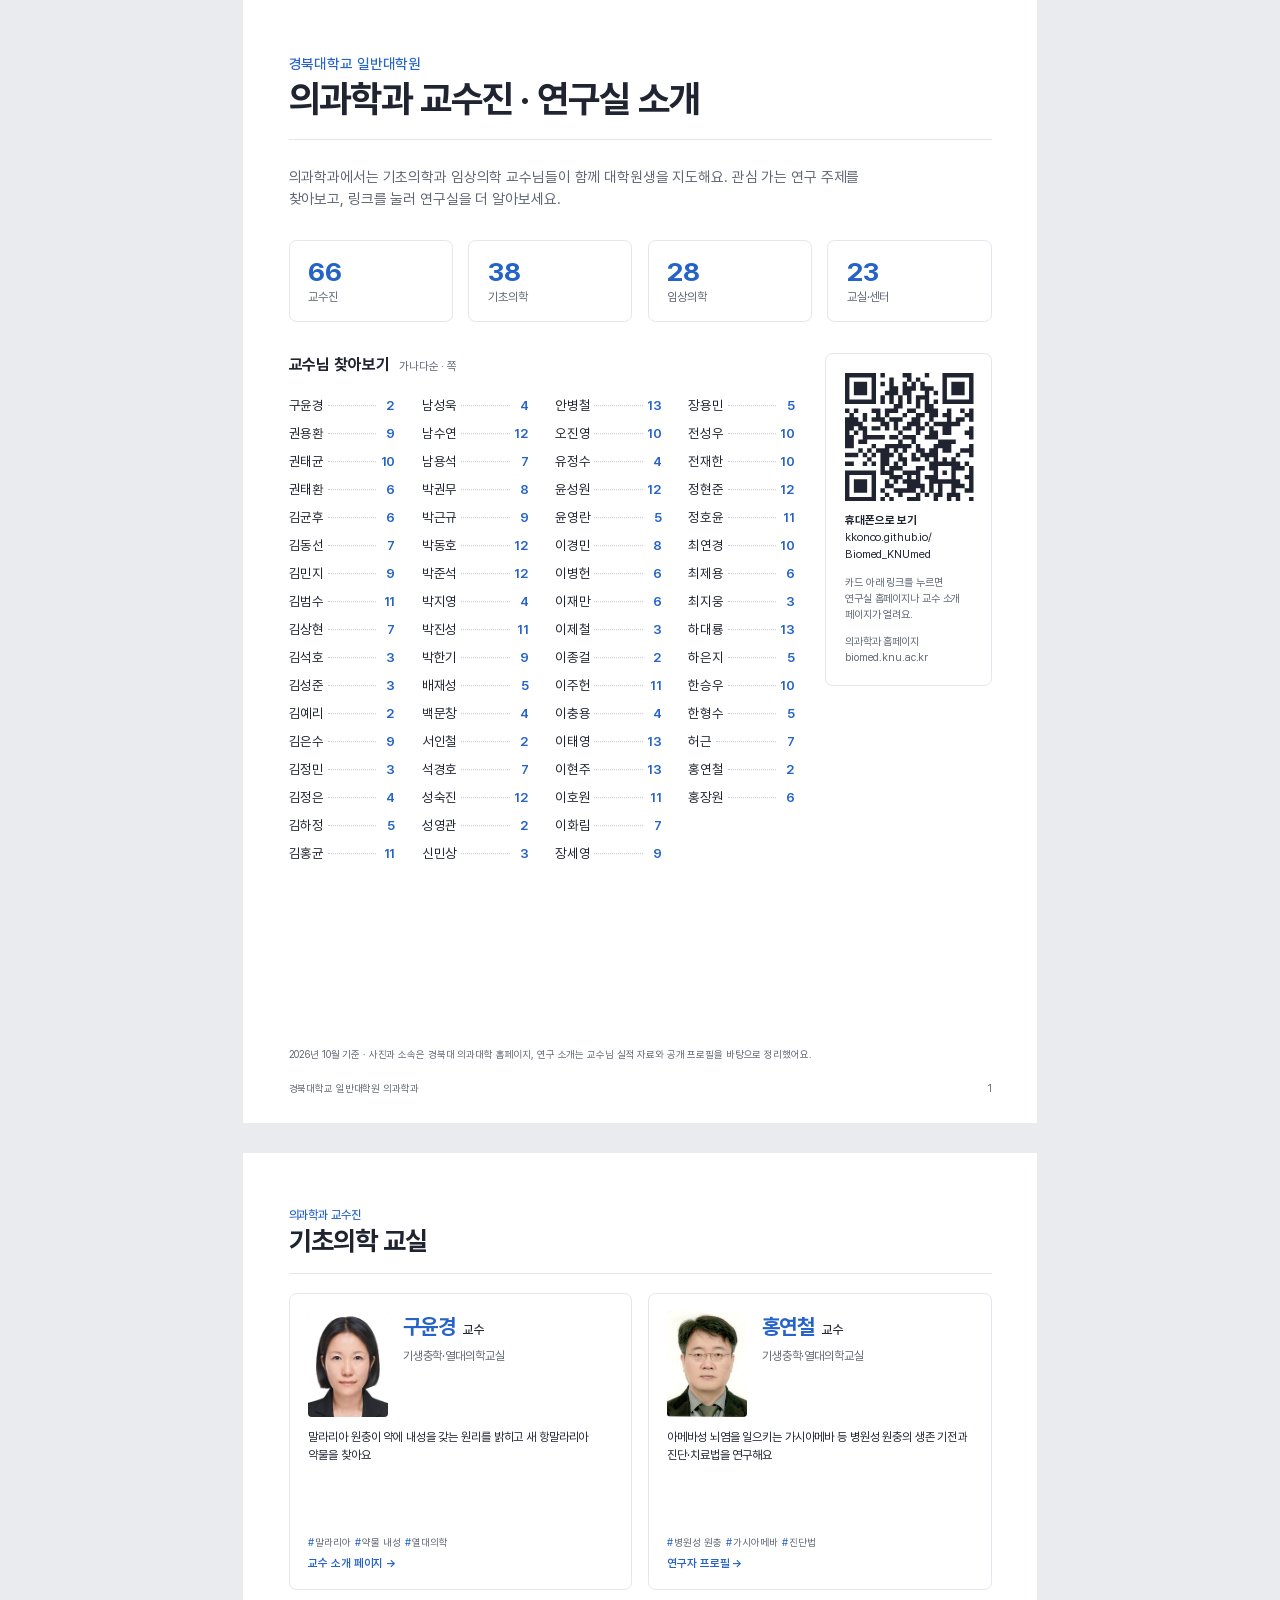
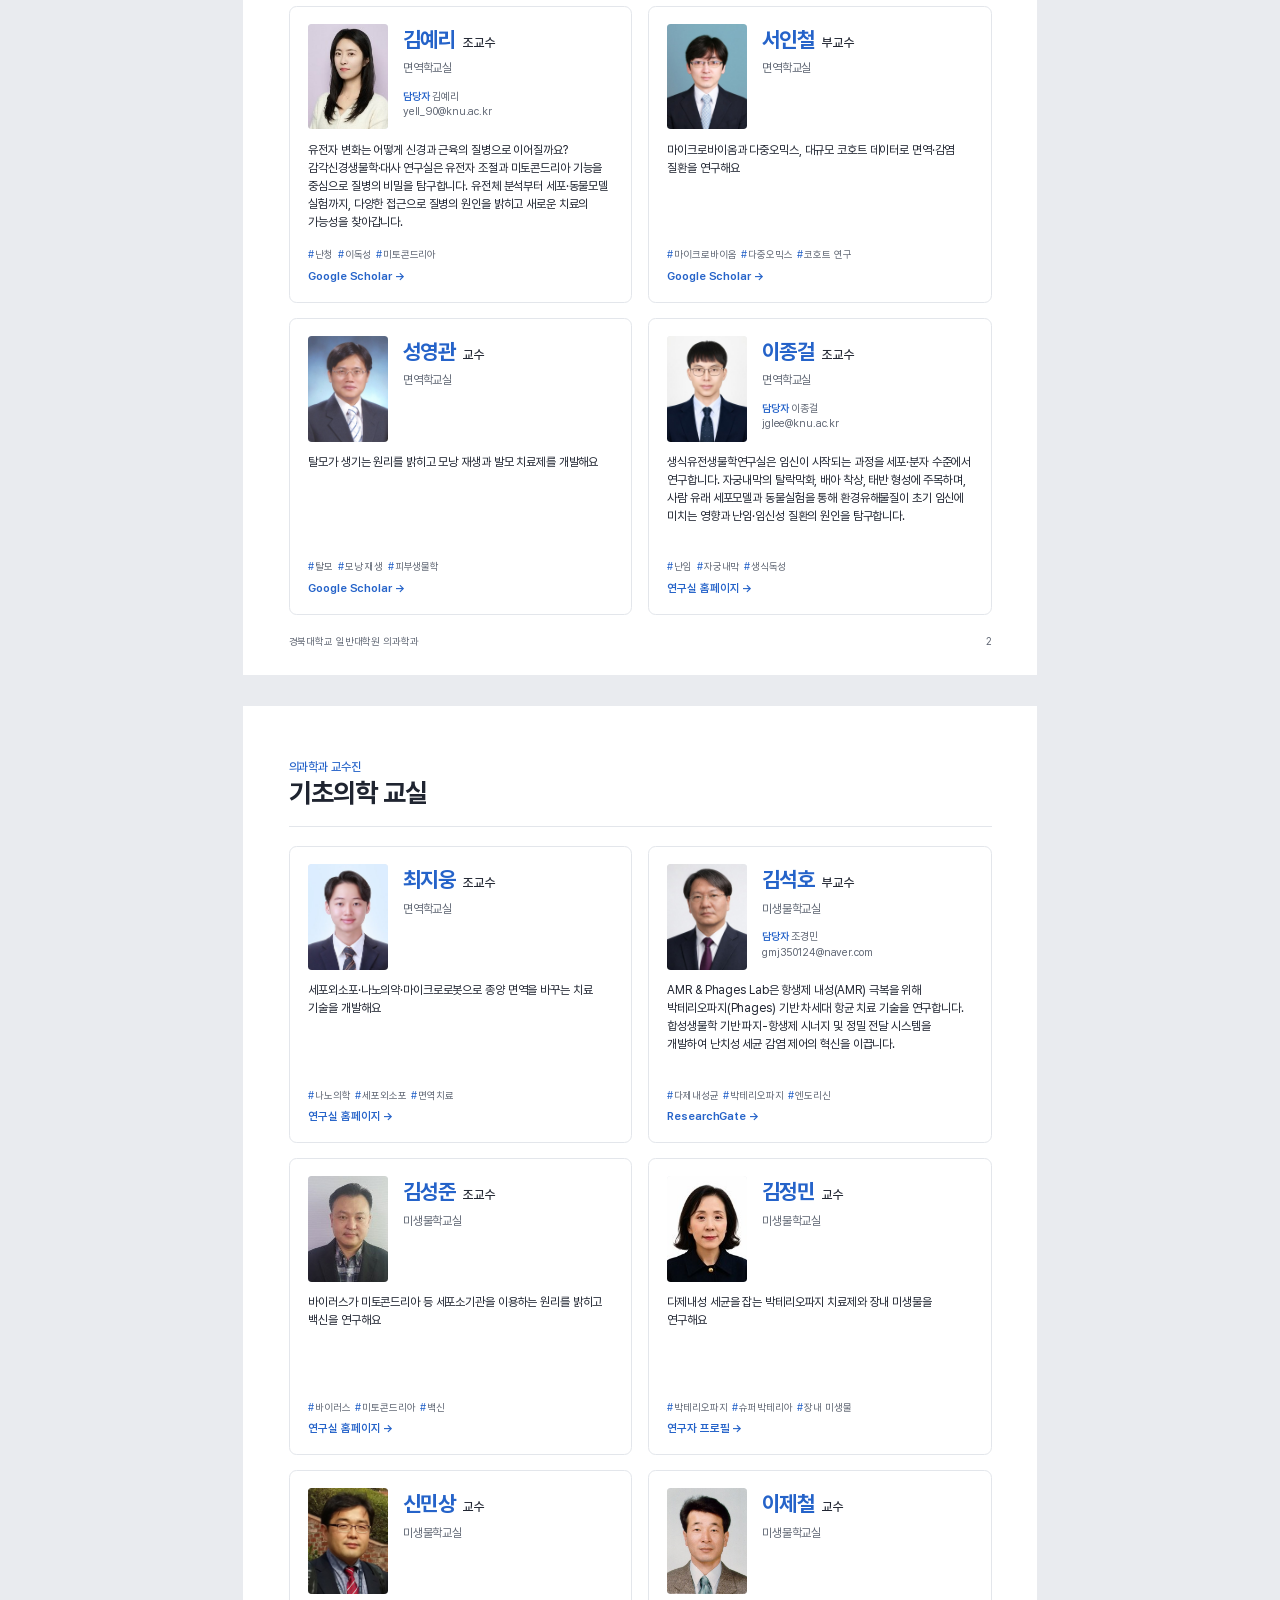
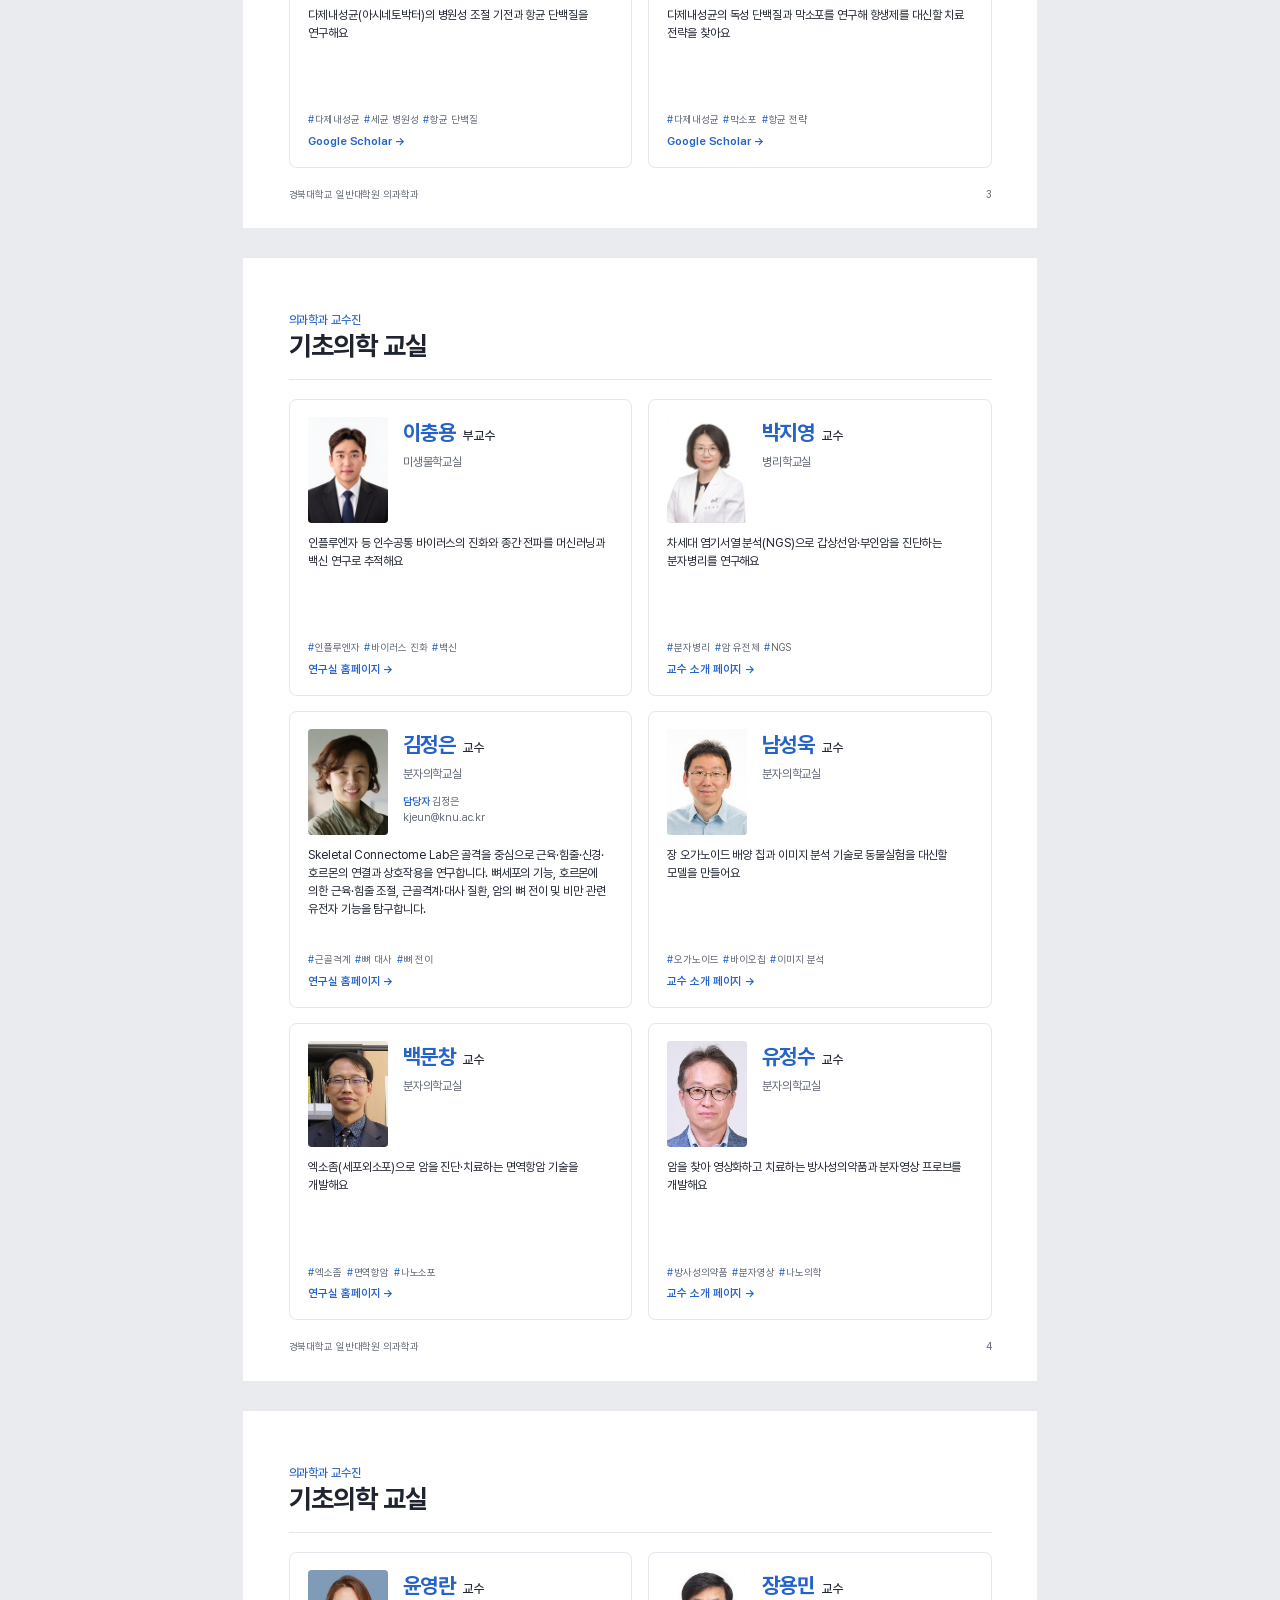
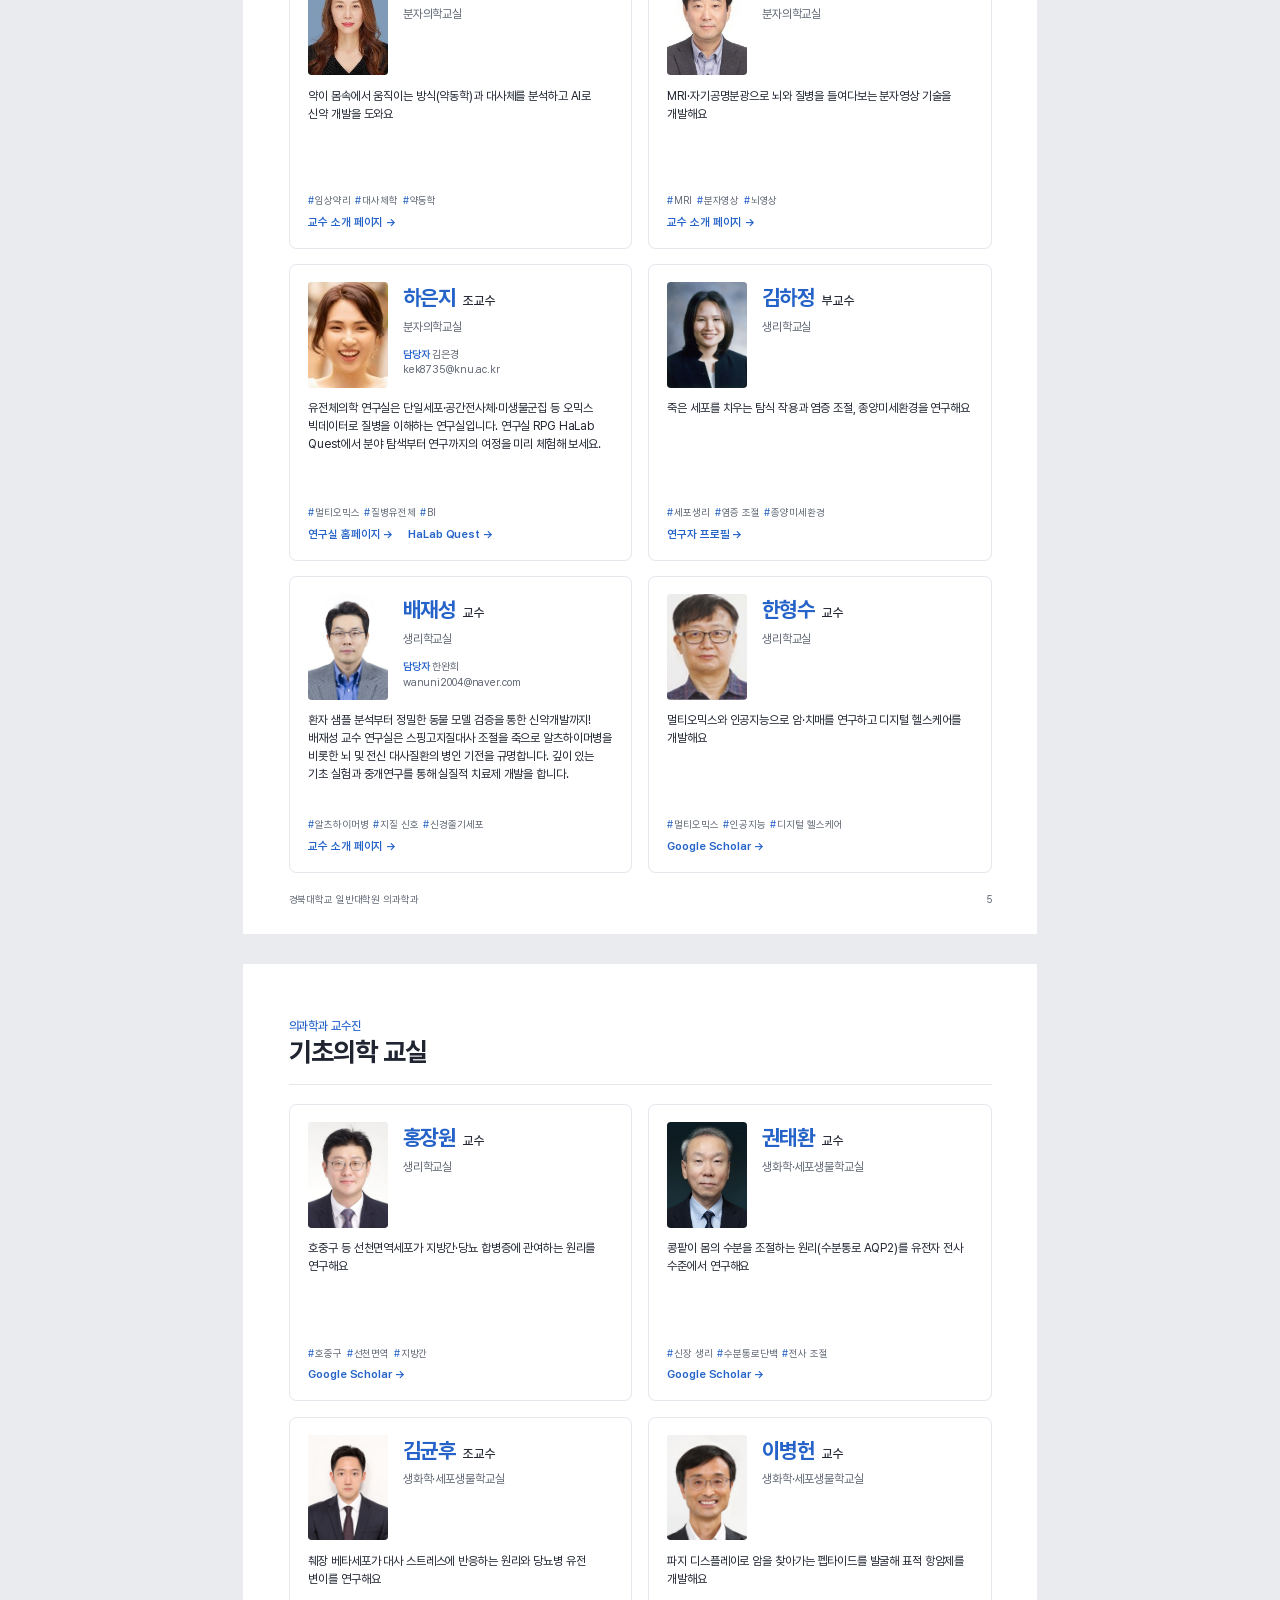
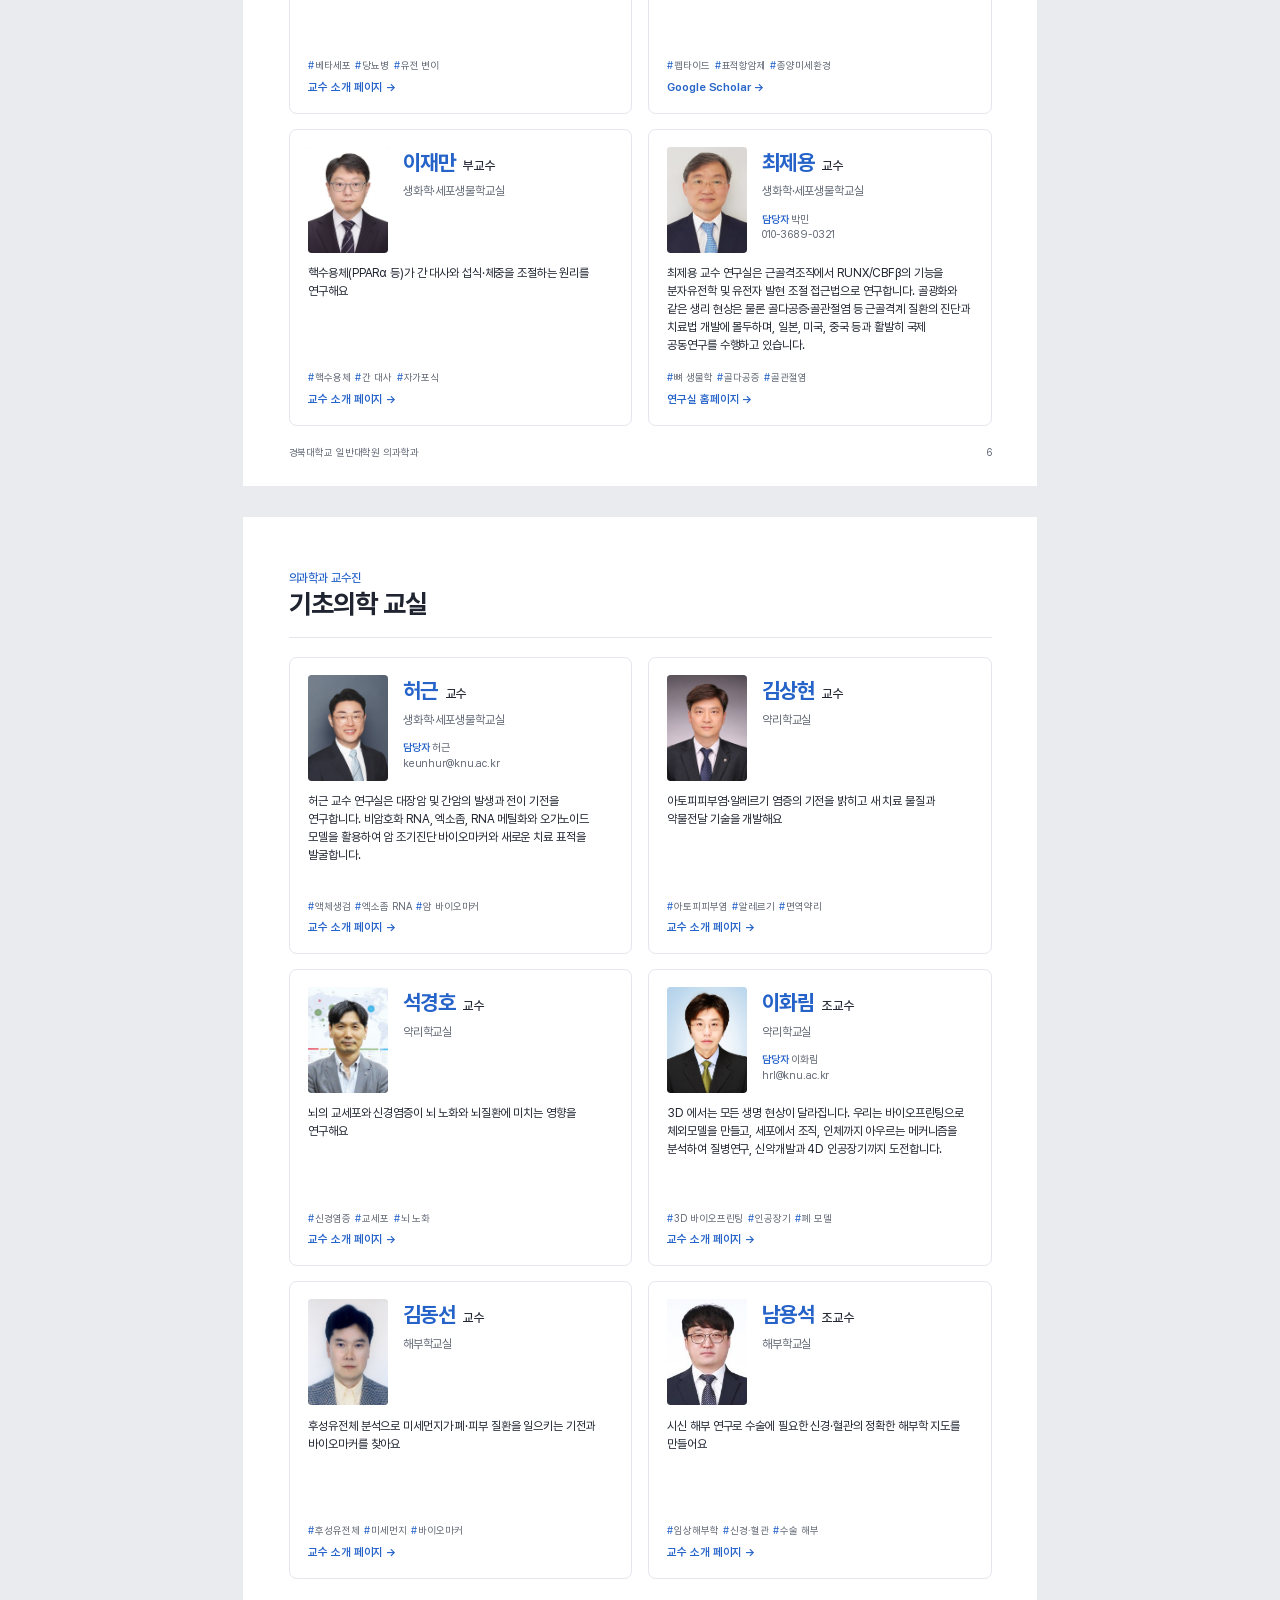
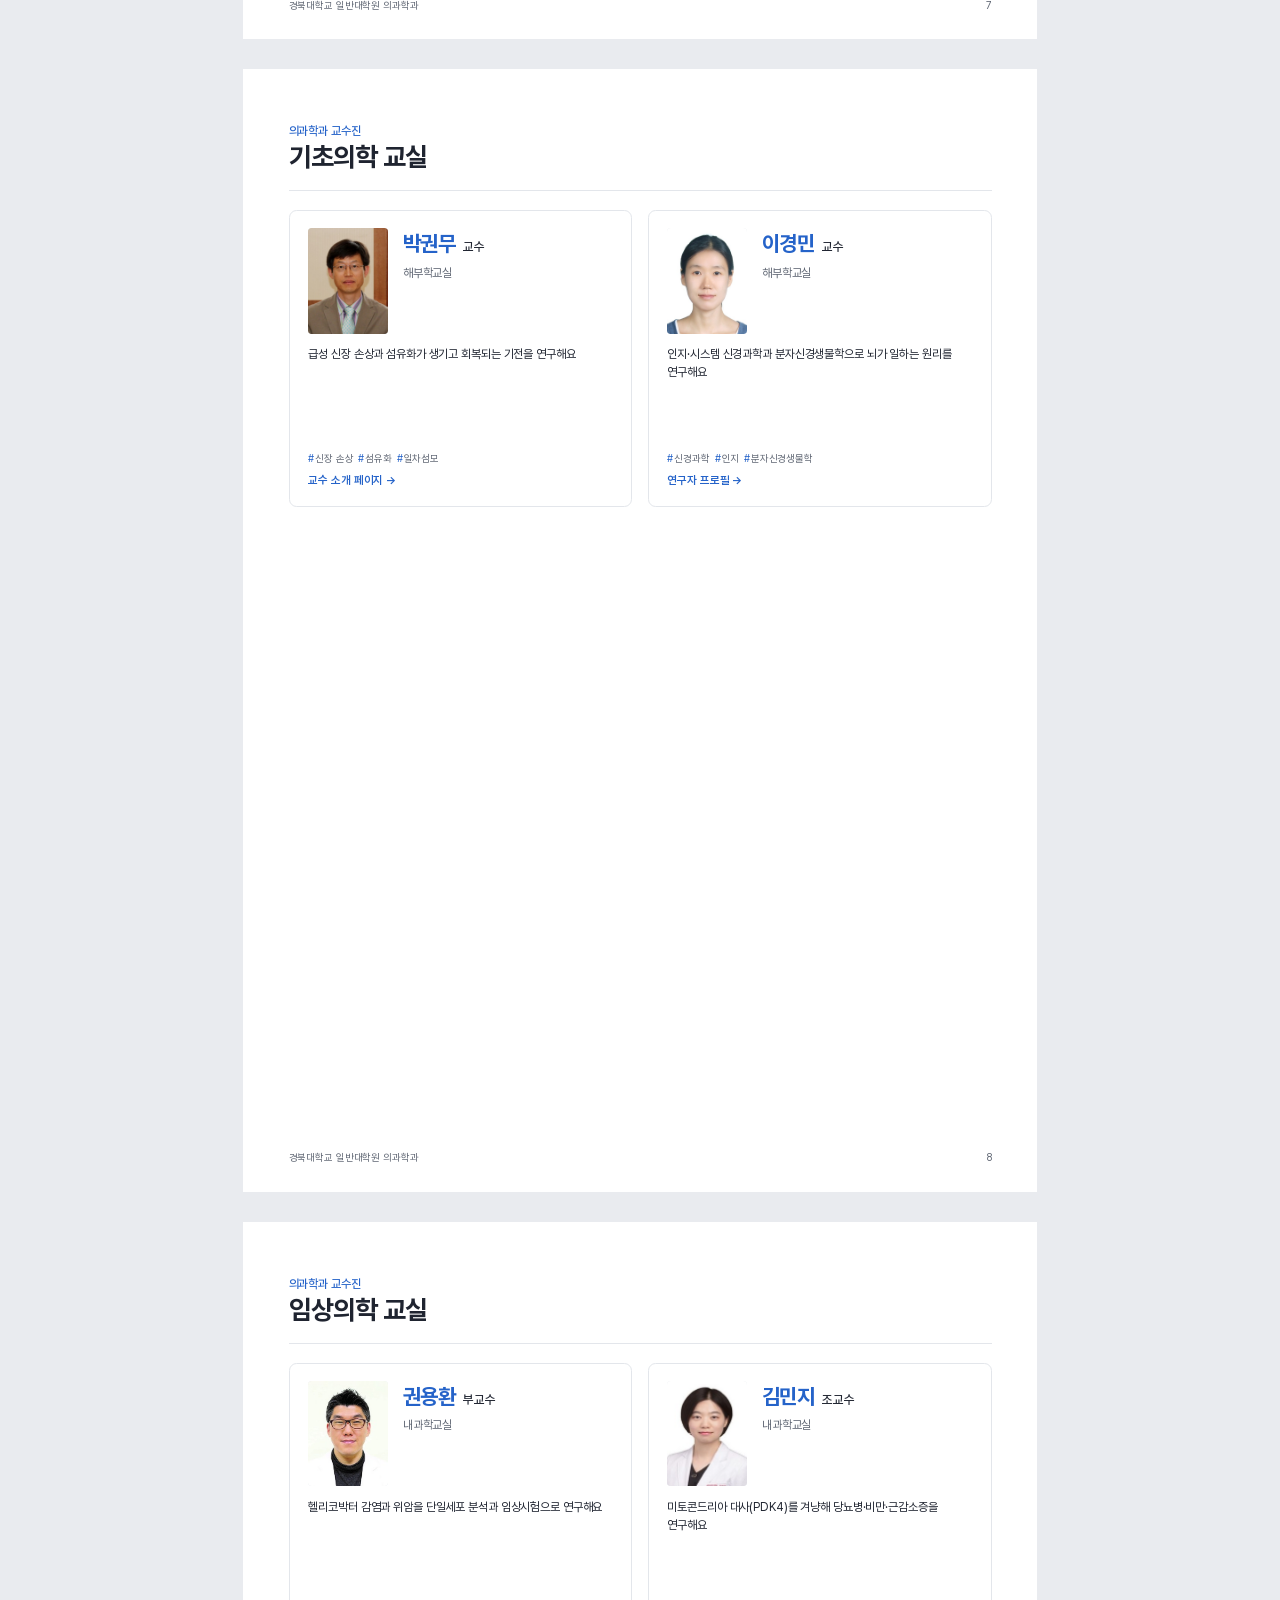
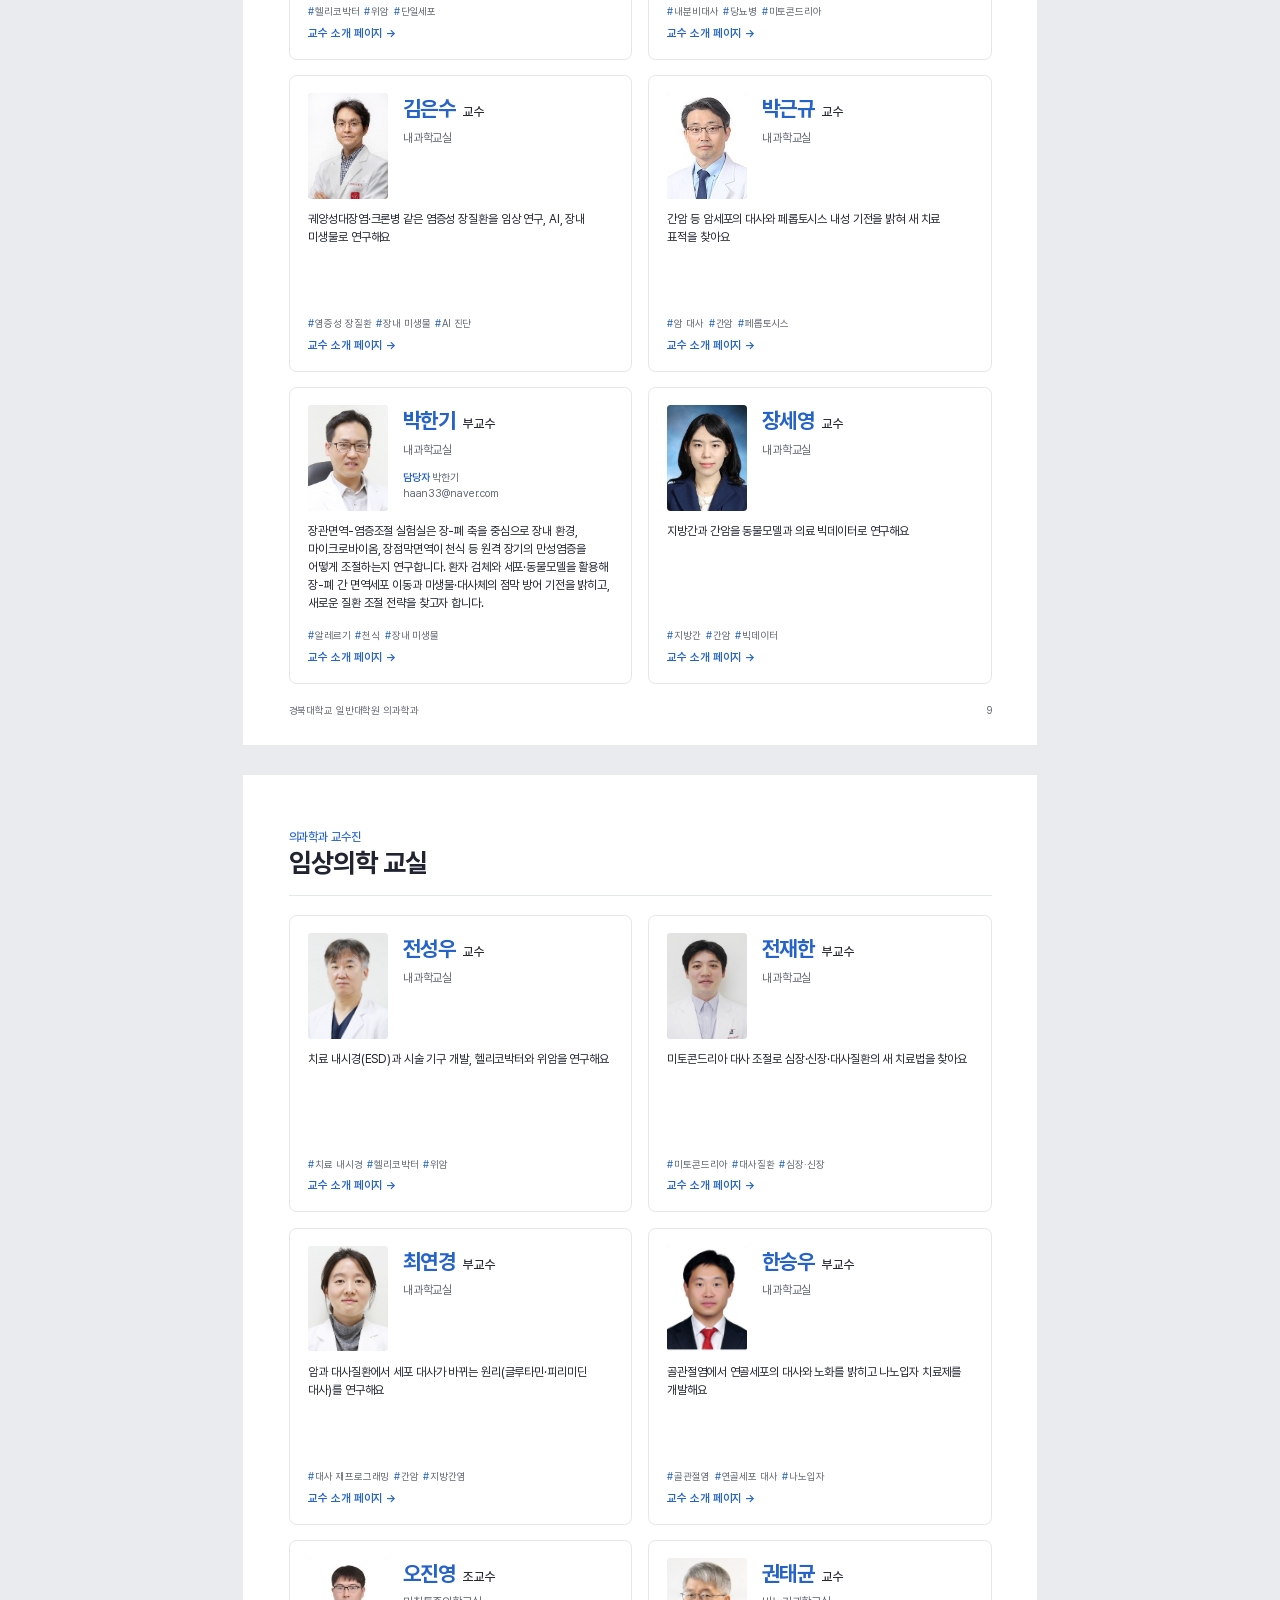
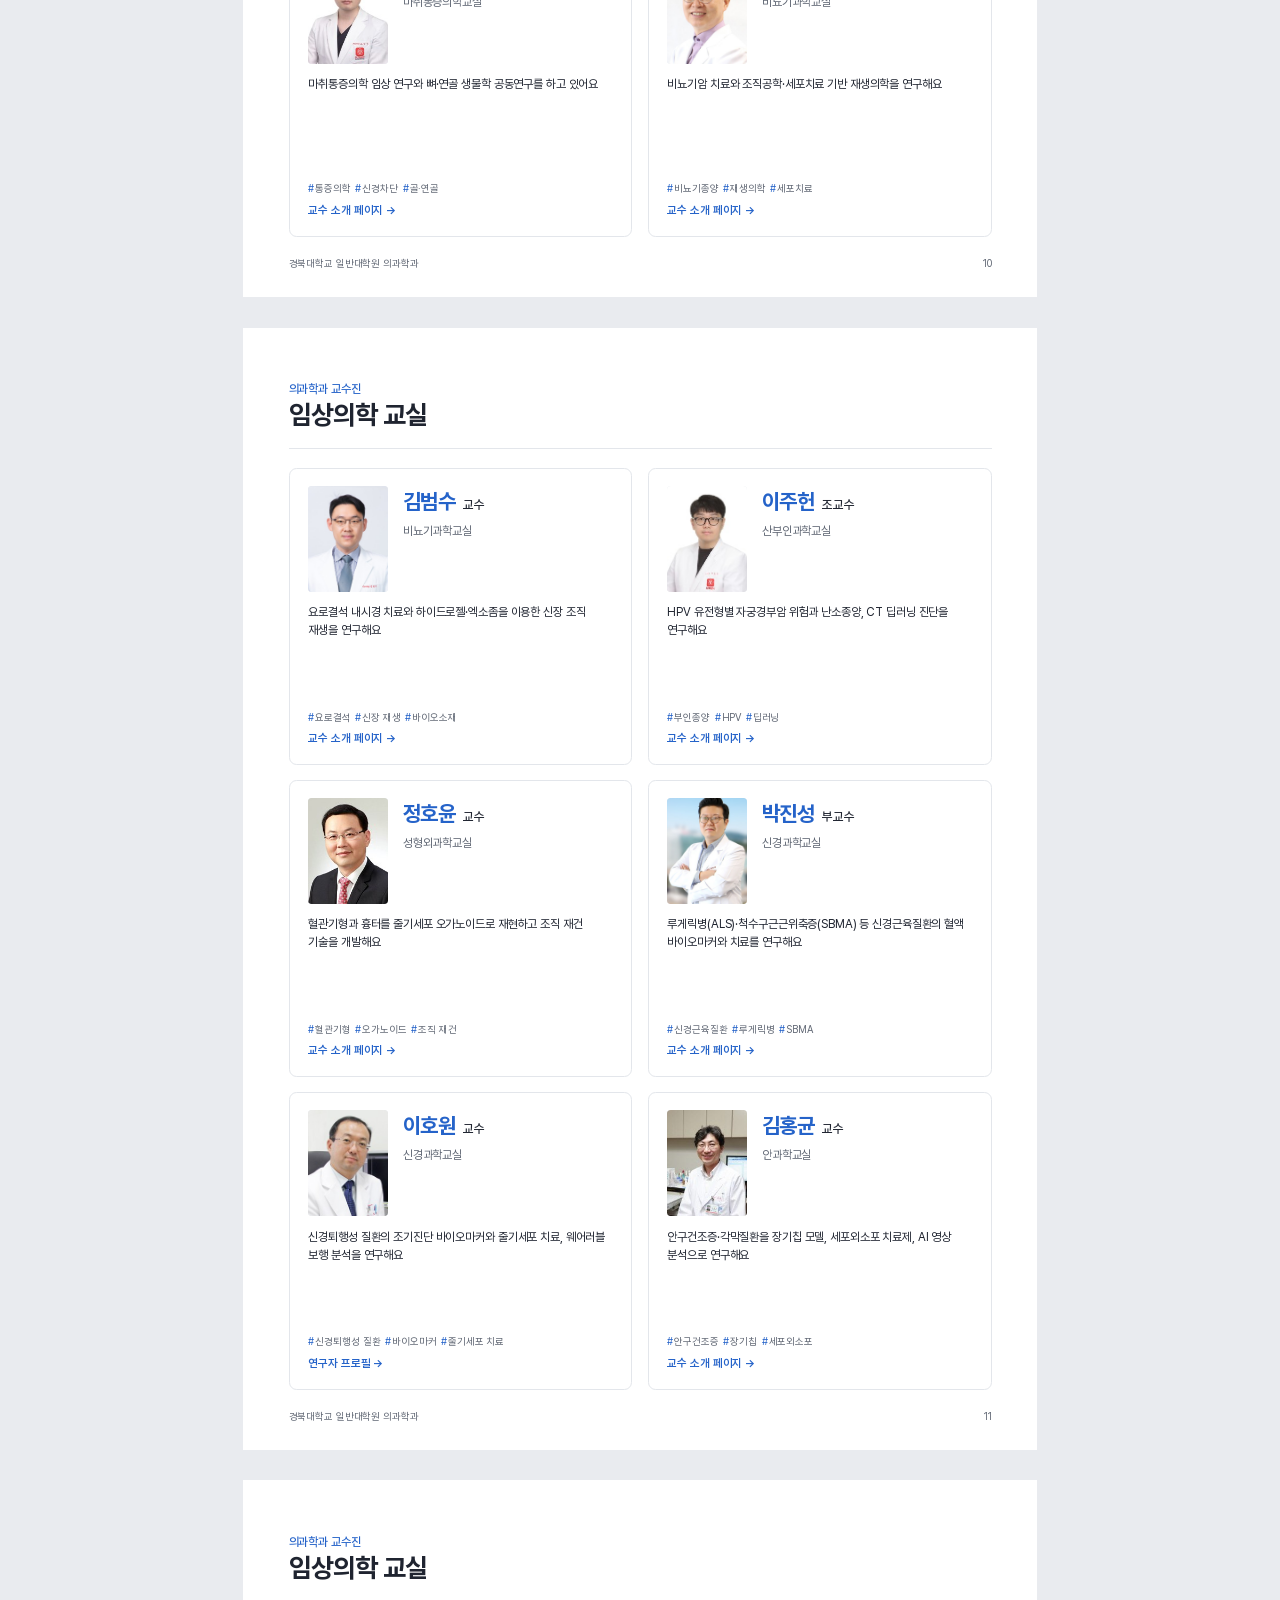
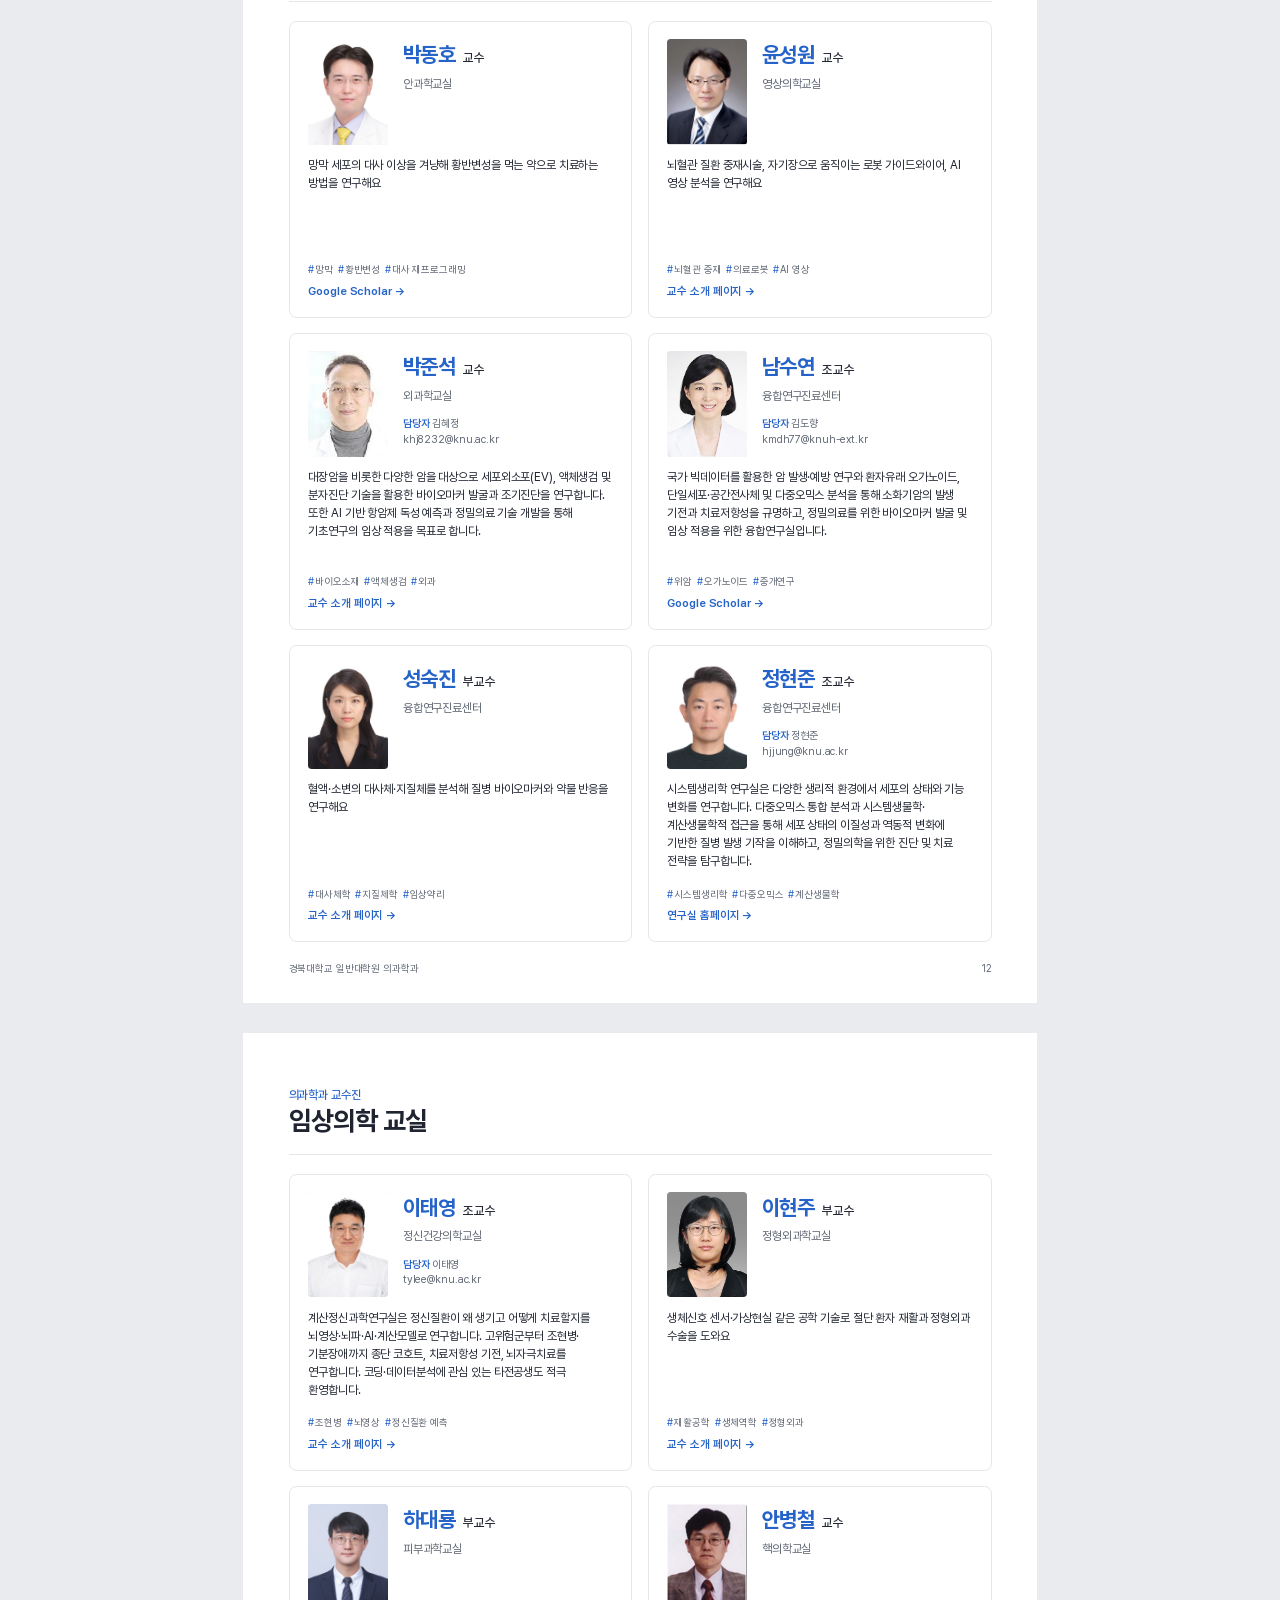
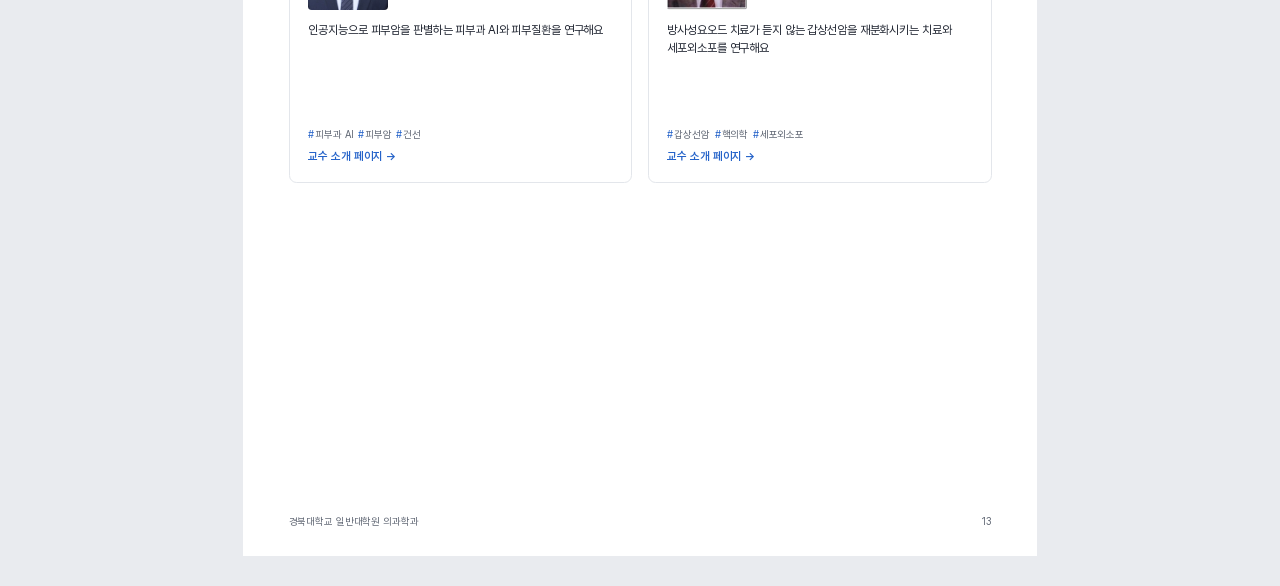
==== commit e9ecfe81: "Add 박민 phone number as 최제용 lab contact Co-Authored-By: Claude Opus 5.5 <noreply@anthropic.com> Claud" ====
--- a/namebook/namebook.html
+++ b/namebook/namebook.html
@@ -504,7 +504,7 @@
   <div class="id">
     <h3><span class="name">최제용</span><span class="rank">교수</span></h3>
     <p class="dept">생화학·세포생물학교실</p>
-    <p class="contact"><span>담당자</span> 박민</p>
+    <p class="contact"><span>담당자</span> 박민<br>010-3689-0321</p>
   </div>
   <div class="about">
     <p class="line">최제용 교수 연구실은 근골격조직에서 RUNX/CBFβ의 기능을 분자유전학 및 유전자 발현 조절 접근법으로 연구합니다. 골광화와 같은 생리 현상은 물론 골다공증·골관절염 등 근골격계 질환의 진단과 치료법 개발에 몰두하며, 일본, 미국, 중국 등과 활발히 국제 공동연구를 수행하고 있습니다.</p>
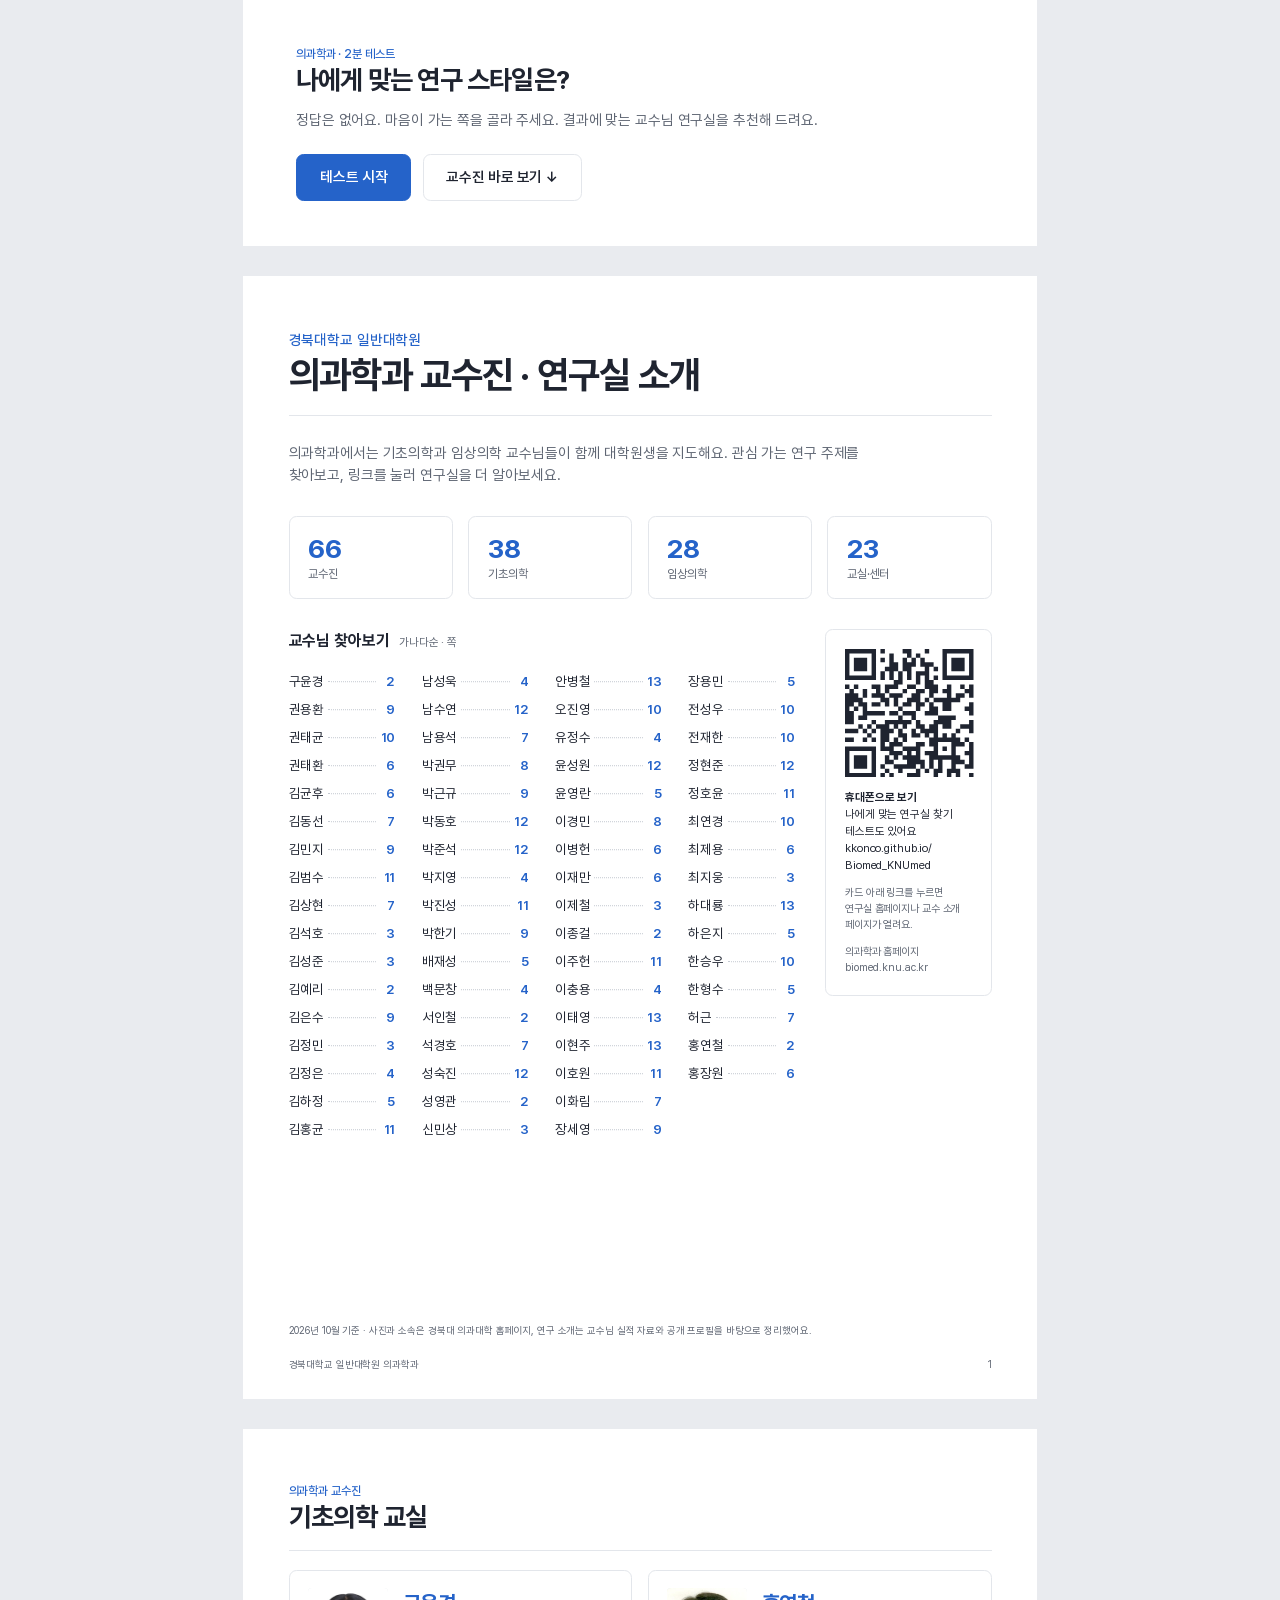
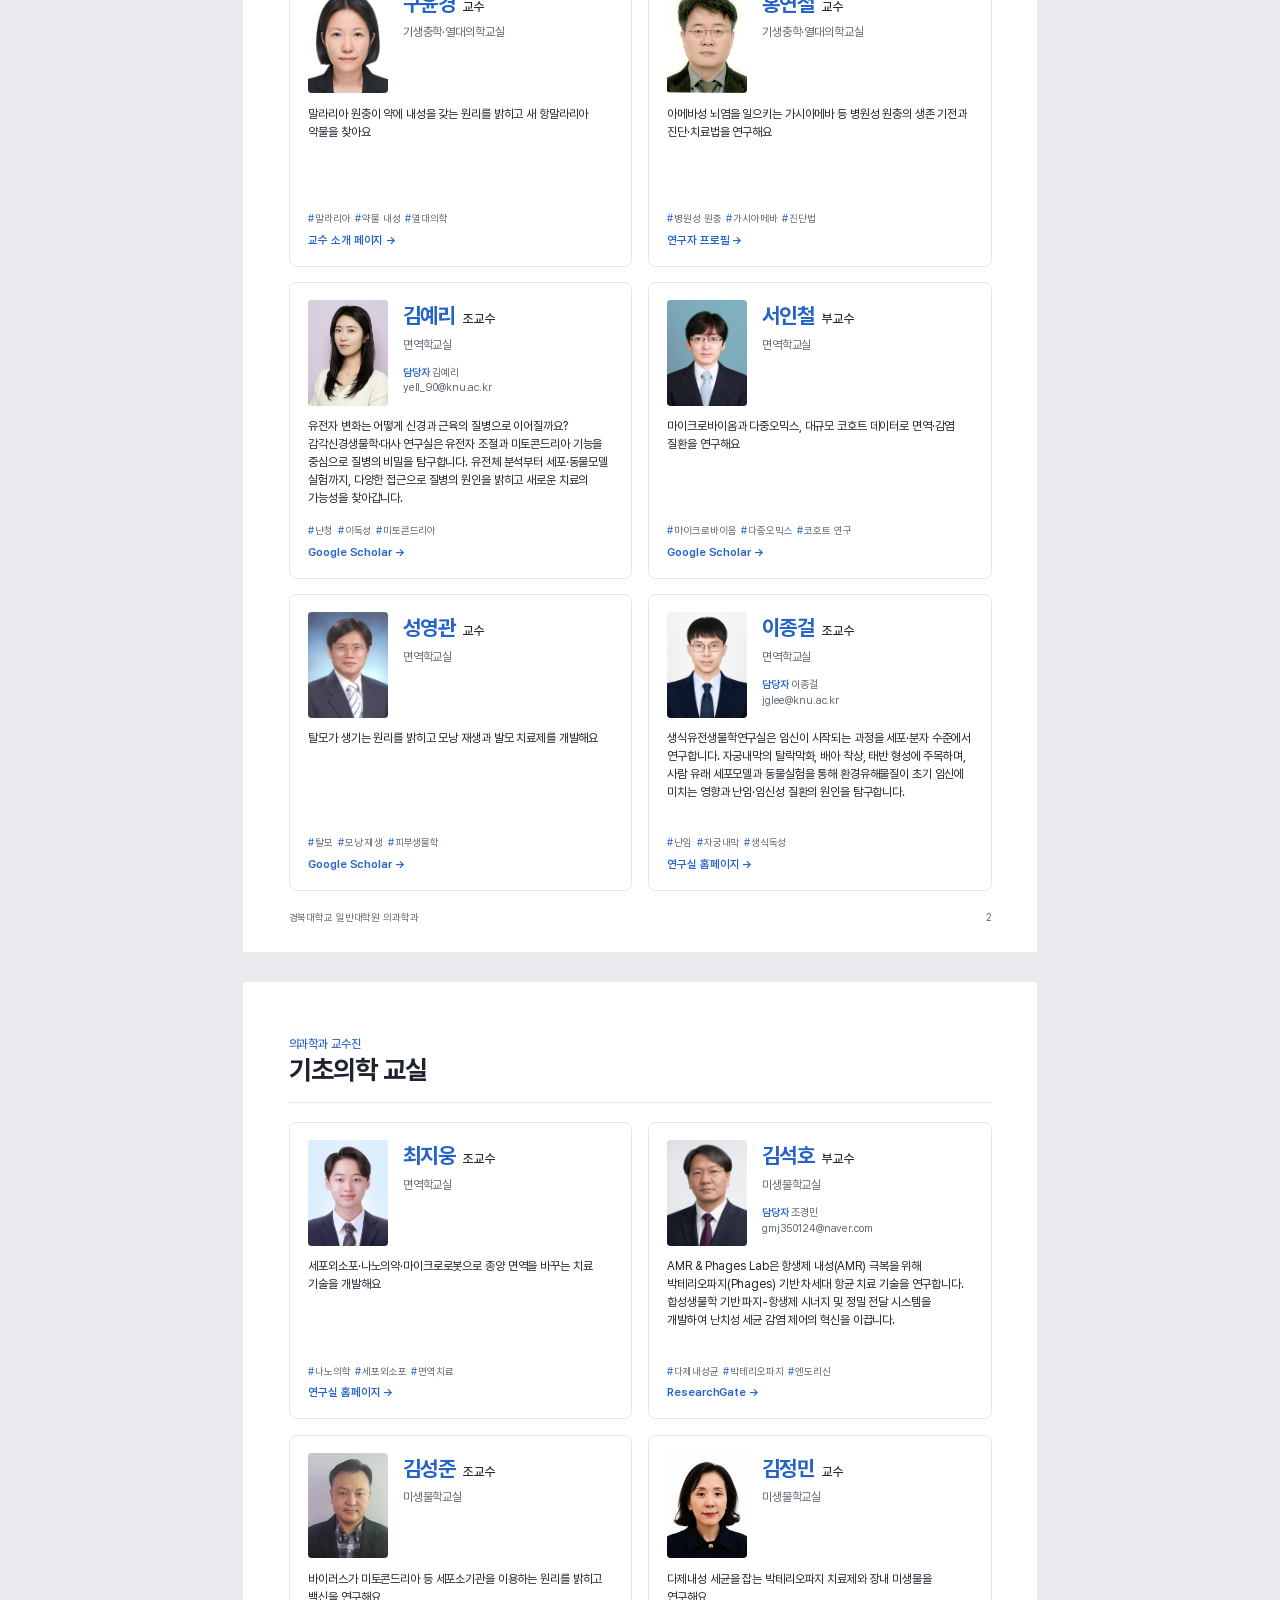
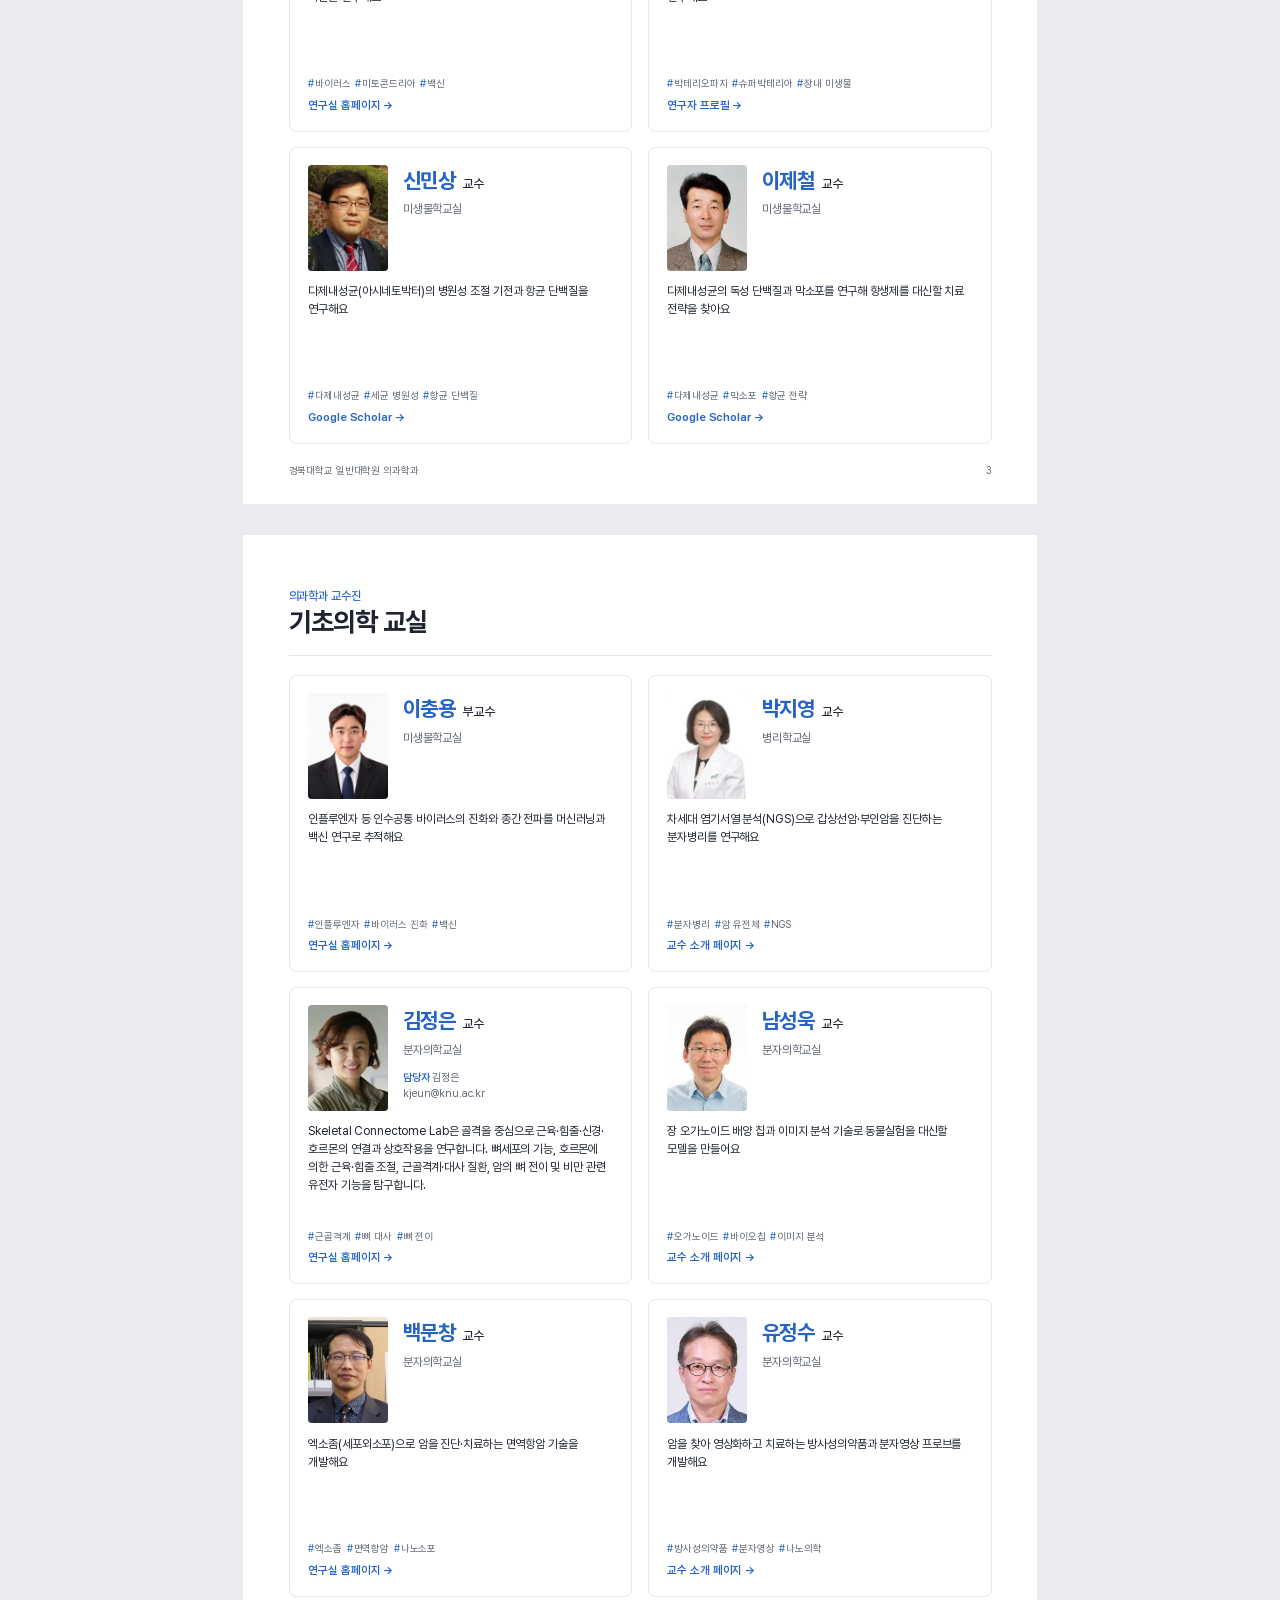
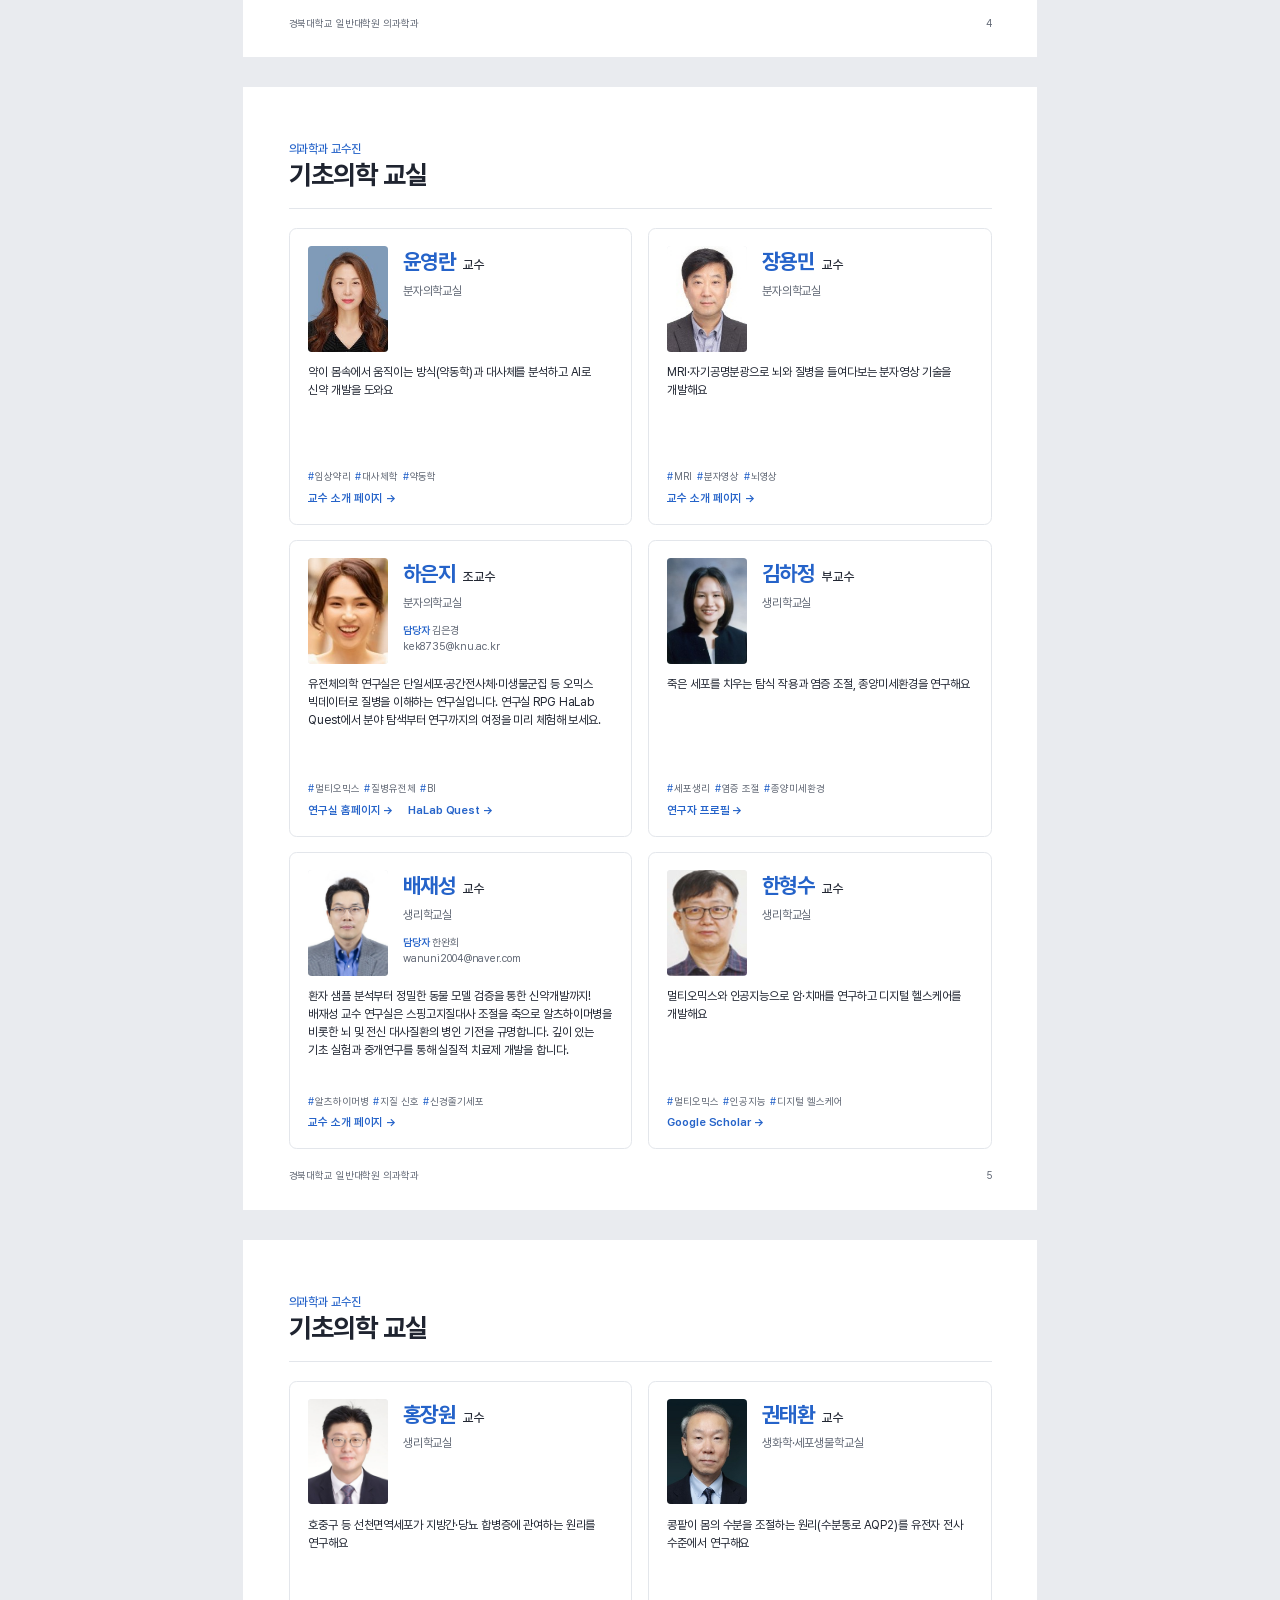
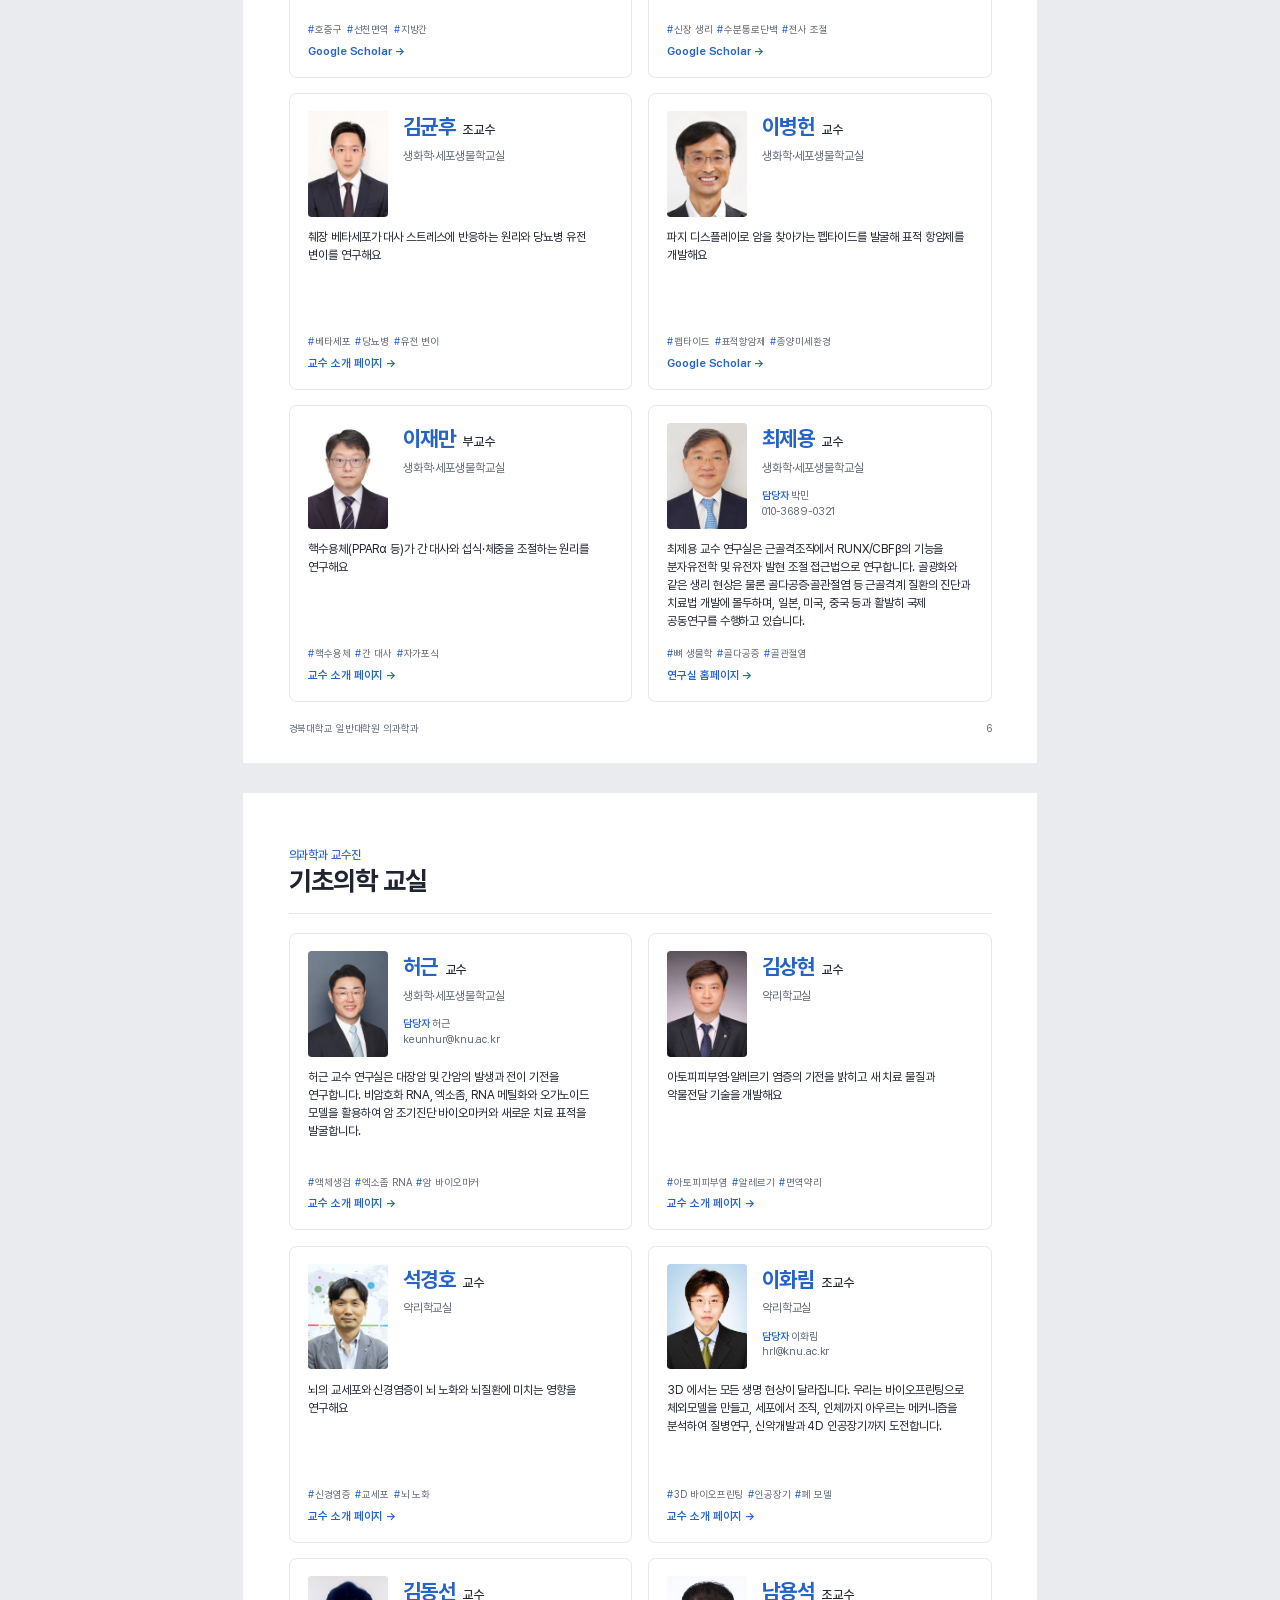
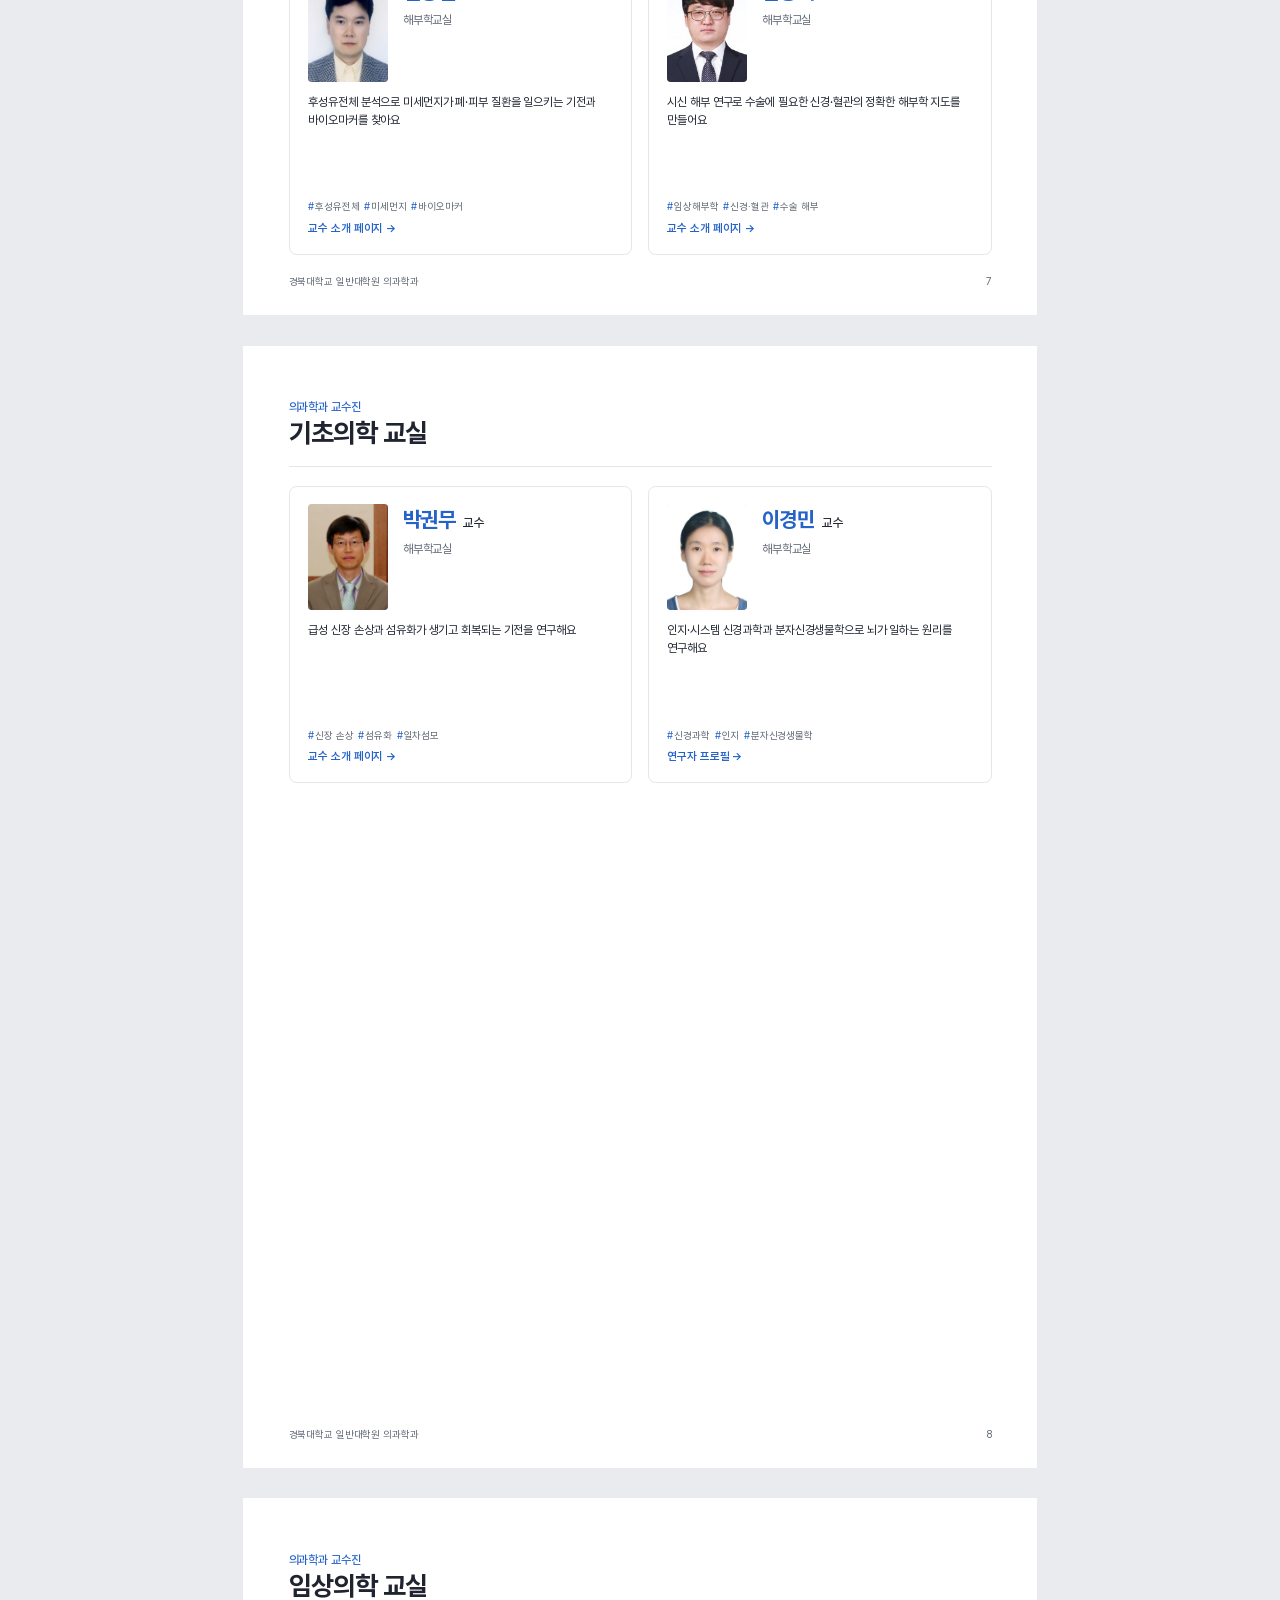
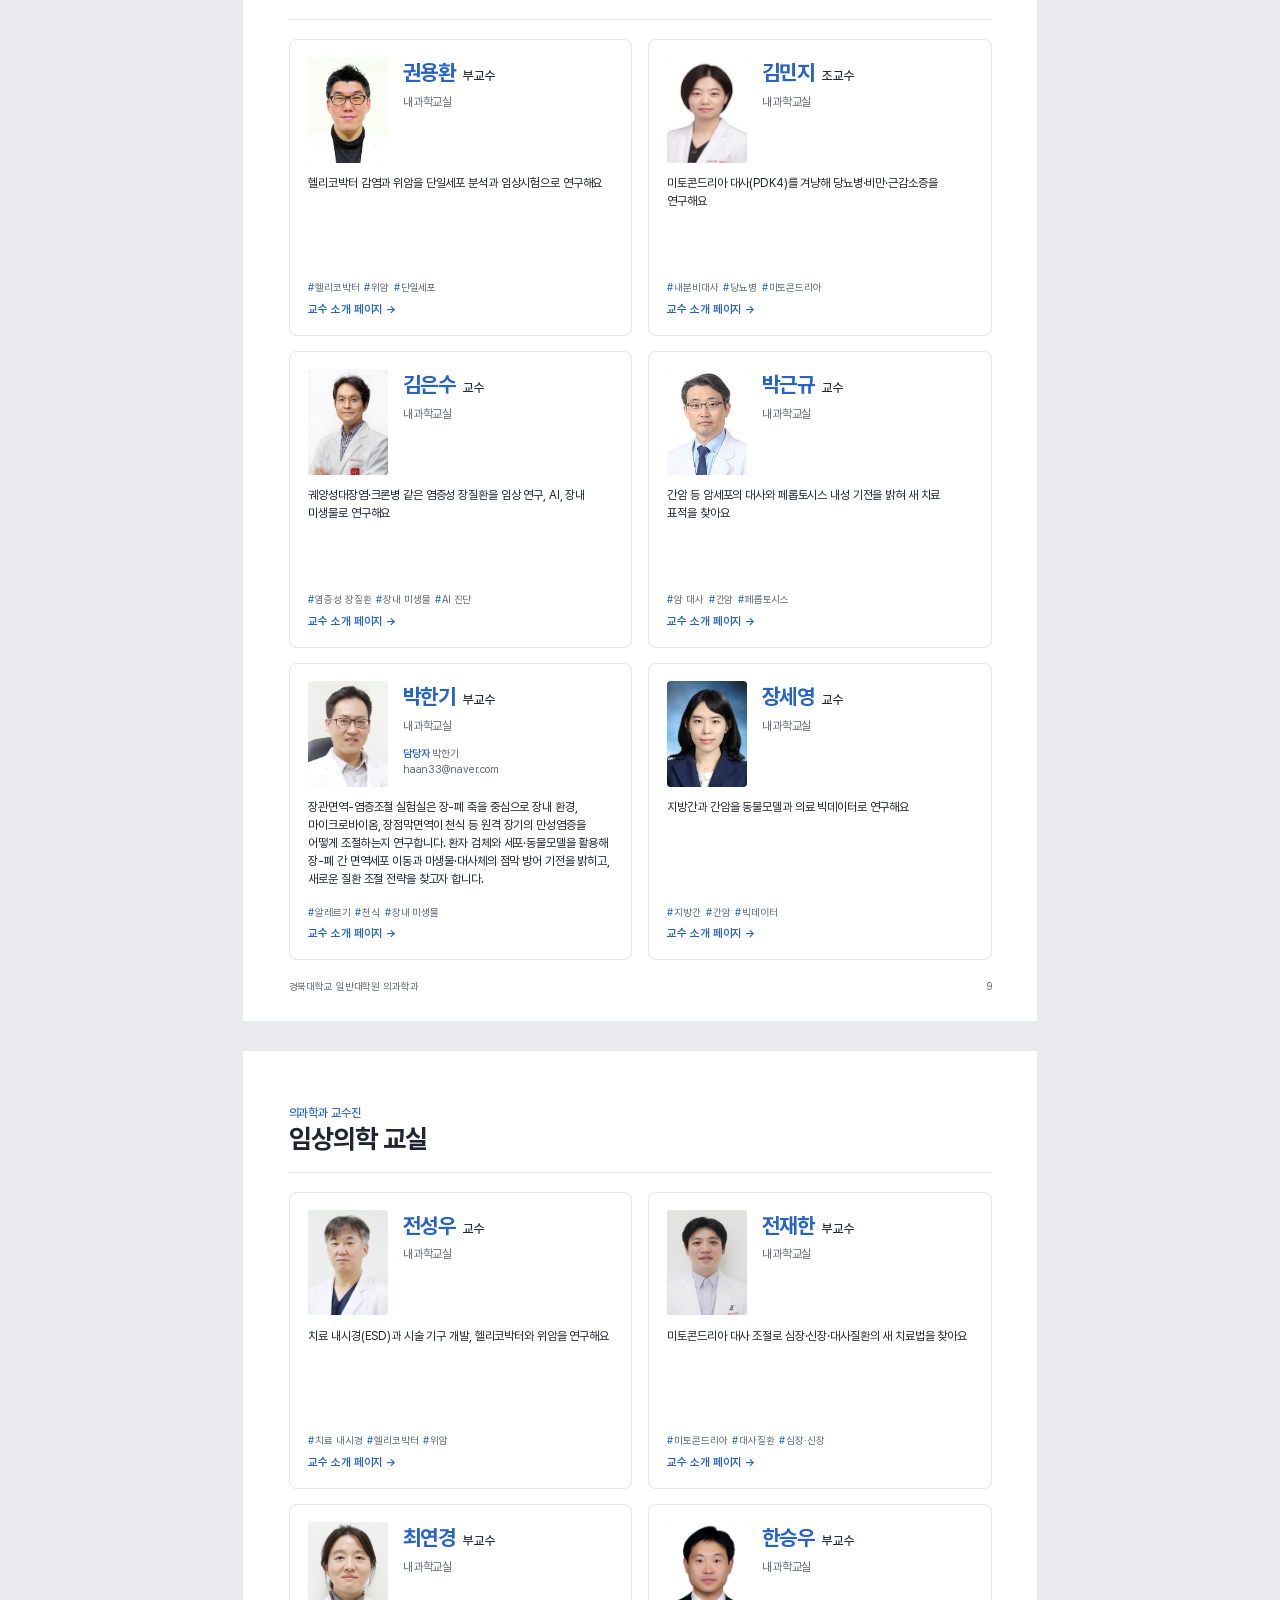
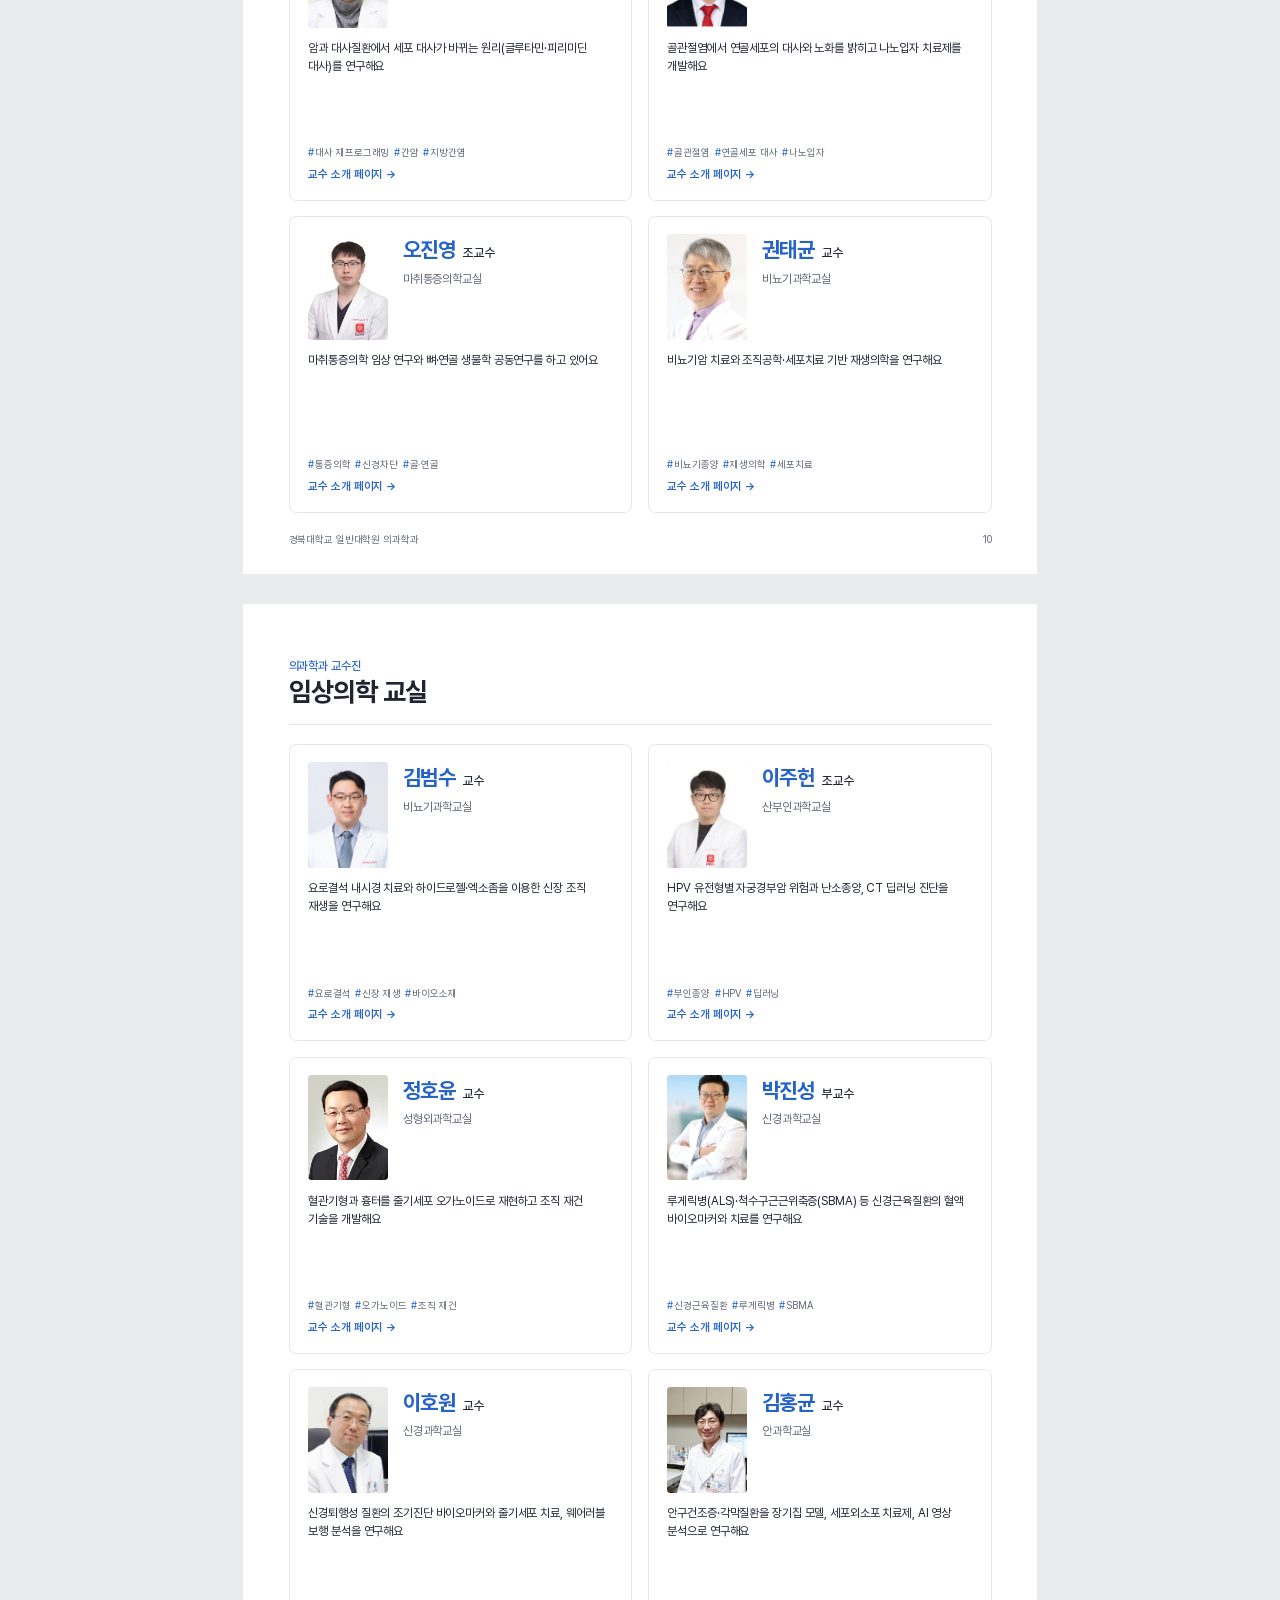
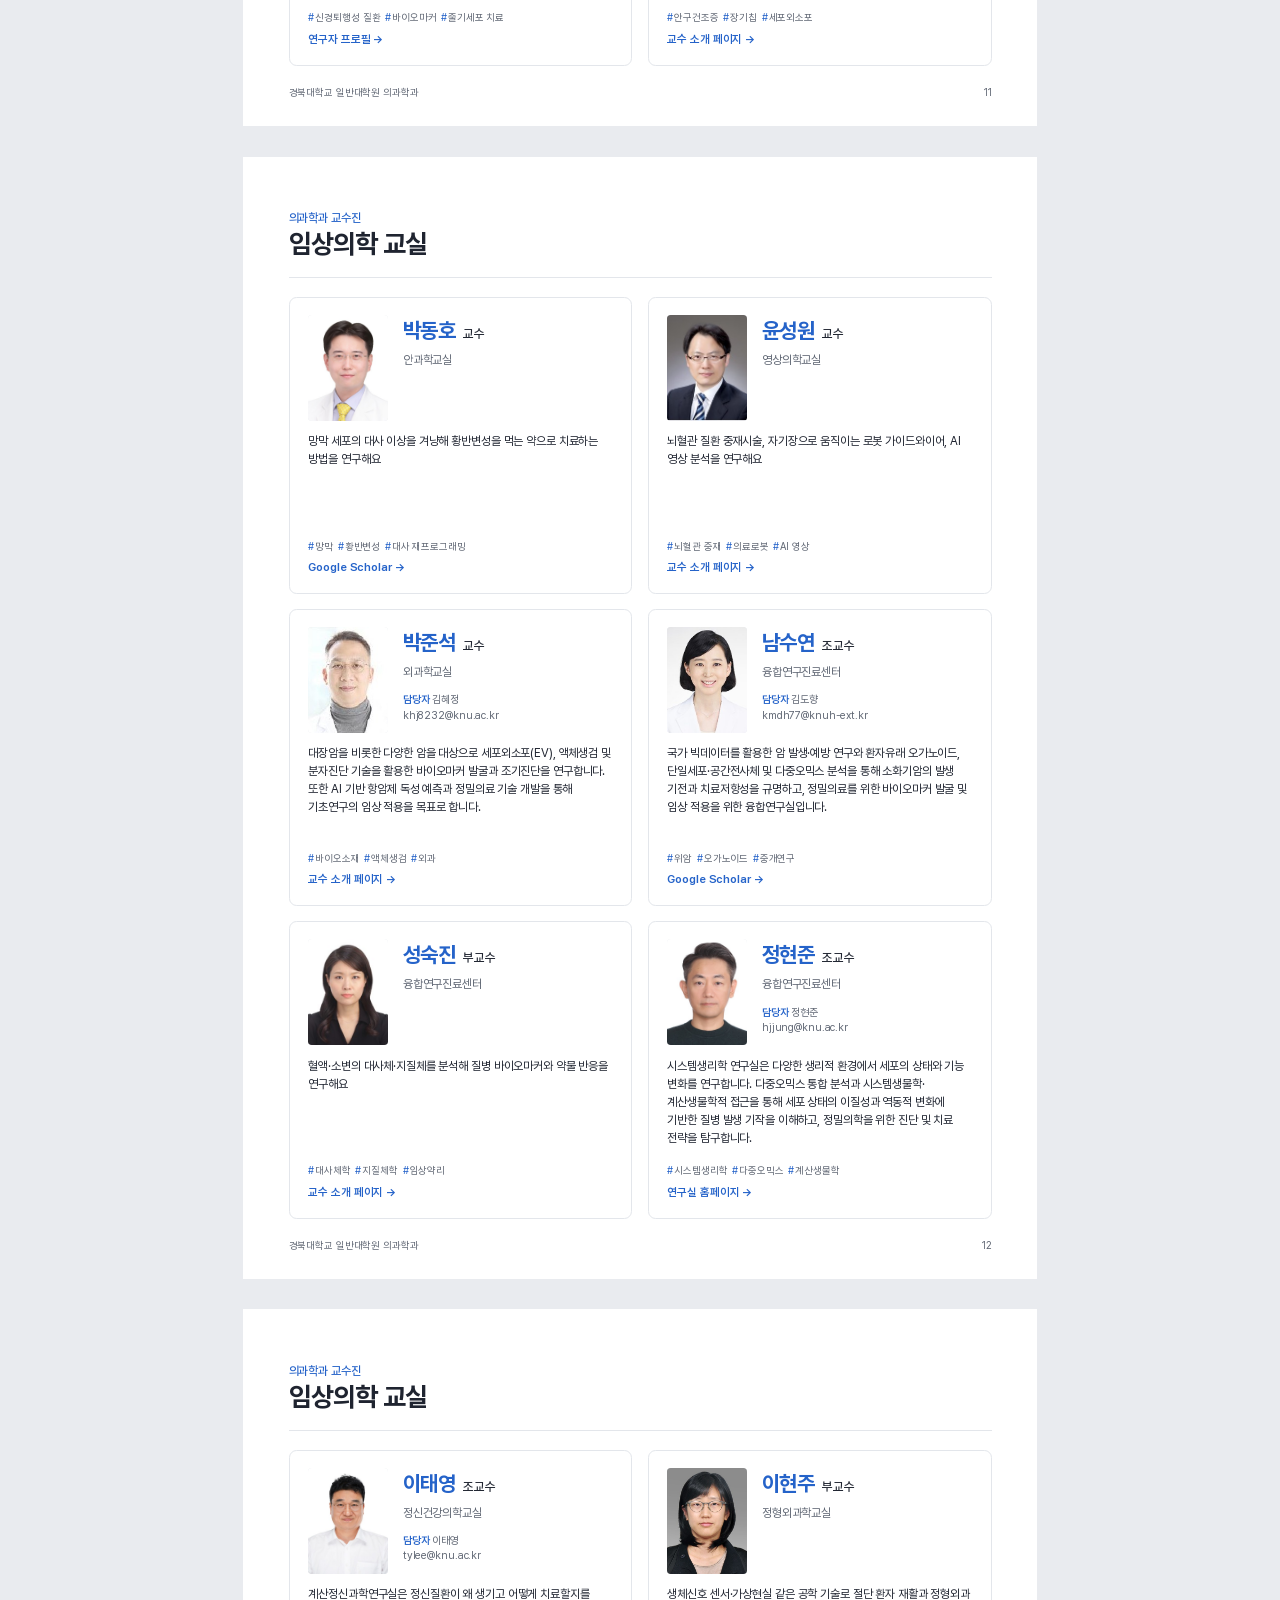
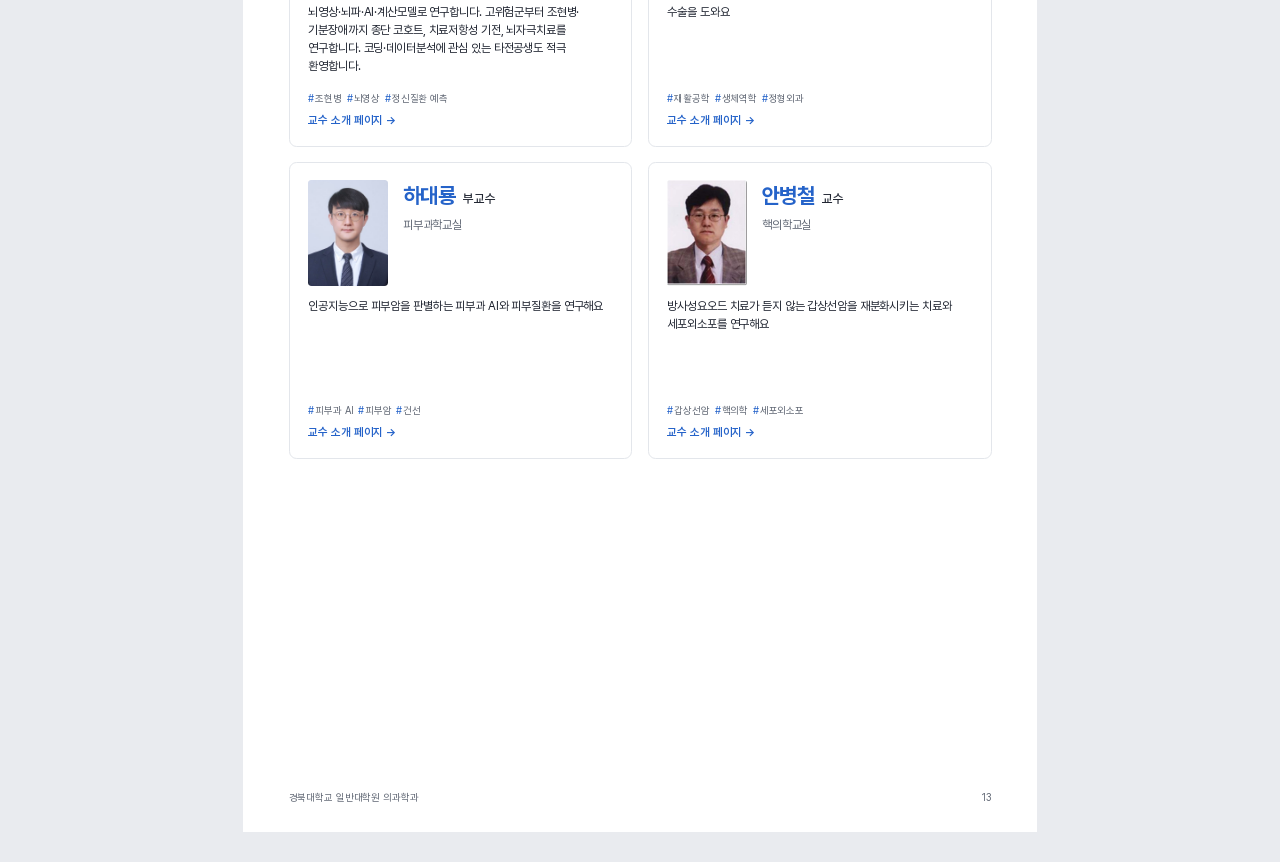
==== commit 37f8e327: "Add an interest test at the top of the namebook page Nine two-choice questions give one of eight res" ====
--- a/namebook/namebook.html
+++ b/namebook/namebook.html
@@ -68,6 +68,41 @@
 .home .qr svg { display: block; width: 34mm; height: 34mm; margin: 0 auto 3mm; }
 .home .how { margin-top: 3mm; color: var(--sub); font-size: 8pt; }
 .note { color: var(--sub); font-size: 7.5pt; margin-bottom: 4mm; }
+
+/* 관심 분야 테스트 (화면에서만, 인쇄에서는 숨김) */
+.quiz { width: 210mm; margin: 0 auto 8mm; padding: 12mm 14mm; background: #fff; font-size: 11pt; }
+.quiz:empty { display: none; }
+.quiz .lead { margin-top: 3mm; }
+.row { display: flex; flex-wrap: wrap; gap: 3mm; margin-top: 6mm; }
+.btn { display: inline-block; padding: 3mm 6mm; border: 1px solid var(--line); border-radius: 2mm; background: #fff;
+  color: var(--text); font: inherit; font-weight: 600; cursor: pointer; }
+.btn.primary { background: var(--accent); border-color: var(--accent); color: #fff; }
+.btn:disabled, .chip:disabled { opacity: .4; cursor: default; }
+.bar { height: 1.2mm; margin-bottom: 4mm; background: var(--line); border-radius: 1mm; overflow: hidden; }
+.bar i { display: block; height: 100%; background: var(--accent); }
+.q { margin: 2mm 0 6mm; font-size: 16pt; font-weight: 700; letter-spacing: -0.02em; }
+.q small { margin-left: 2mm; color: var(--sub); font-size: 10pt; font-weight: 400; }
+.opts { display: grid; gap: 3mm; }
+.opt { padding: 5mm 6mm; border: 1px solid var(--line); border-radius: 2mm; background: #fff; color: var(--text);
+  font: inherit; font-size: 12pt; text-align: left; cursor: pointer; }
+.opt.on { border-color: var(--accent); background: var(--tint); }
+@media (hover: hover) { .opt:hover, .recs a:hover { border-color: var(--accent); } }
+.back { margin-top: 5mm; padding: 0; border: 0; background: none; color: var(--sub); font: inherit; cursor: pointer; }
+.chips { display: flex; flex-wrap: wrap; gap: 2.5mm; }
+.chip { padding: 2.5mm 4mm; border: 1px solid var(--line); border-radius: 99px; background: #fff; color: var(--text);
+  font: inherit; cursor: pointer; }
+.chip.on { border-color: var(--accent); background: var(--tint); color: var(--accent); font-weight: 600; }
+.type { display: flex; align-items: center; gap: 4mm; margin: 2mm 0 4mm; }
+.type .emoji { font-size: 32pt; line-height: 1; }
+.type h2 { color: var(--accent); }
+.code { color: var(--sub); }
+.rec-title { margin: 7mm 0 3mm; font-size: 12pt; font-weight: 700; }
+.recs { display: grid; gap: 2.5mm; }
+.recs a { display: flex; align-items: center; gap: 4mm; padding: 3mm; border: 1px solid var(--line); border-radius: 2mm; }
+.recs img { width: 12mm; height: 16mm; object-fit: cover; border-radius: 1mm; }
+.recs b { color: var(--accent); }
+.recs small { color: var(--sub); }
+@media print { .quiz { display: none; } }
 
 /* 휴대폰·좁은 화면: 카드를 한 줄로 쌓기 */
 a { color: inherit; text-decoration: none; }
@@ -108,9 +143,22 @@
   .index li { font-size: 15px; line-height: 2.3; }
   .index i { transform: none; }
   .note { margin: 20px 0 8px; font-size: 12px; }
+
+  .quiz { width: auto; margin: 0; padding: 28px 16px 24px; border-bottom: 1px solid var(--line); font-size: 15px; }
+  .btn { padding: 12px 18px; }
+  .q { margin: 8px 0 18px; font-size: 20px; }
+  .q small { font-size: 13px; }
+  .opt { padding: 16px; border-radius: 10px; font-size: 16px; }
+  .chip { padding: 9px 14px; font-size: 15px; }
+  .type .emoji { font-size: 40px; }
+  .rec-title { font-size: 16px; }
+  .recs a { padding: 10px; border-radius: 10px; }
+  .recs img { width: 44px; height: 58px; }
 }
 </style></head>
 <body>
+<section class="quiz" id="quiz"></section>
+<div id="book"></div>
 <section class="page cover">
   <header><p class="label">경북대학교 일반대학원</p><h2>의과학과 교수진 · 연구실 소개</h2></header>
   
@@ -125,7 +173,7 @@
     <div class="index"><h3>교수님 찾아보기 <small>가나다순 · 쪽</small></h3><ol><li><a href="#구윤경"><span>구윤경</span><i></i><b>2</b></a></li><li><a href="#권용환"><span>권용환</span><i></i><b>9</b></a></li><li><a href="#권태균"><span>권태균</span><i></i><b>10</b></a></li><li><a href="#권태환"><span>권태환</span><i></i><b>6</b></a></li><li><a href="#김균후"><span>김균후</span><i></i><b>6</b></a></li><li><a href="#김동선"><span>김동선</span><i></i><b>7</b></a></li><li><a href="#김민지"><span>김민지</span><i></i><b>9</b></a></li><li><a href="#김범수"><span>김범수</span><i></i><b>11</b></a></li><li><a href="#김상현"><span>김상현</span><i></i><b>7</b></a></li><li><a href="#김석호"><span>김석호</span><i></i><b>3</b></a></li><li><a href="#김성준"><span>김성준</span><i></i><b>3</b></a></li><li><a href="#김예리"><span>김예리</span><i></i><b>2</b></a></li><li><a href="#김은수"><span>김은수</span><i></i><b>9</b></a></li><li><a href="#김정민"><span>김정민</span><i></i><b>3</b></a></li><li><a href="#김정은"><span>김정은</span><i></i><b>4</b></a></li><li><a href="#김하정"><span>김하정</span><i></i><b>5</b></a></li><li><a href="#김홍균"><span>김홍균</span><i></i><b>11</b></a></li><li><a href="#남성욱"><span>남성욱</span><i></i><b>4</b></a></li><li><a href="#남수연"><span>남수연</span><i></i><b>12</b></a></li><li><a href="#남용석"><span>남용석</span><i></i><b>7</b></a></li><li><a href="#박권무"><span>박권무</span><i></i><b>8</b></a></li><li><a href="#박근규"><span>박근규</span><i></i><b>9</b></a></li><li><a href="#박동호"><span>박동호</span><i></i><b>12</b></a></li><li><a href="#박준석"><span>박준석</span><i></i><b>12</b></a></li><li><a href="#박지영"><span>박지영</span><i></i><b>4</b></a></li><li><a href="#박진성"><span>박진성</span><i></i><b>11</b></a></li><li><a href="#박한기"><span>박한기</span><i></i><b>9</b></a></li><li><a href="#배재성"><span>배재성</span><i></i><b>5</b></a></li><li><a href="#백문창"><span>백문창</span><i></i><b>4</b></a></li><li><a href="#서인철"><span>서인철</span><i></i><b>2</b></a></li><li><a href="#석경호"><span>석경호</span><i></i><b>7</b></a></li><li><a href="#성숙진"><span>성숙진</span><i></i><b>12</b></a></li><li><a href="#성영관"><span>성영관</span><i></i><b>2</b></a></li><li><a href="#신민상"><span>신민상</span><i></i><b>3</b></a></li><li><a href="#안병철"><span>안병철</span><i></i><b>13</b></a></li><li><a href="#오진영"><span>오진영</span><i></i><b>10</b></a></li><li><a href="#유정수"><span>유정수</span><i></i><b>4</b></a></li><li><a href="#윤성원"><span>윤성원</span><i></i><b>12</b></a></li><li><a href="#윤영란"><span>윤영란</span><i></i><b>5</b></a></li><li><a href="#이경민"><span>이경민</span><i></i><b>8</b></a></li><li><a href="#이병헌"><span>이병헌</span><i></i><b>6</b></a></li><li><a href="#이재만"><span>이재만</span><i></i><b>6</b></a></li><li><a href="#이제철"><span>이제철</span><i></i><b>3</b></a></li><li><a href="#이종걸"><span>이종걸</span><i></i><b>2</b></a></li><li><a href="#이주헌"><span>이주헌</span><i></i><b>11</b></a></li><li><a href="#이충용"><span>이충용</span><i></i><b>4</b></a></li><li><a href="#이태영"><span>이태영</span><i></i><b>13</b></a></li><li><a href="#이현주"><span>이현주</span><i></i><b>13</b></a></li><li><a href="#이호원"><span>이호원</span><i></i><b>11</b></a></li><li><a href="#이화림"><span>이화림</span><i></i><b>7</b></a></li><li><a href="#장세영"><span>장세영</span><i></i><b>9</b></a></li><li><a href="#장용민"><span>장용민</span><i></i><b>5</b></a></li><li><a href="#전성우"><span>전성우</span><i></i><b>10</b></a></li><li><a href="#전재한"><span>전재한</span><i></i><b>10</b></a></li><li><a href="#정현준"><span>정현준</span><i></i><b>12</b></a></li><li><a href="#정호윤"><span>정호윤</span><i></i><b>11</b></a></li><li><a href="#최연경"><span>최연경</span><i></i><b>10</b></a></li><li><a href="#최제용"><span>최제용</span><i></i><b>6</b></a></li><li><a href="#최지웅"><span>최지웅</span><i></i><b>3</b></a></li><li><a href="#하대룡"><span>하대룡</span><i></i><b>13</b></a></li><li><a href="#하은지"><span>하은지</span><i></i><b>5</b></a></li><li><a href="#한승우"><span>한승우</span><i></i><b>10</b></a></li><li><a href="#한형수"><span>한형수</span><i></i><b>5</b></a></li><li><a href="#허근"><span>허근</span><i></i><b>7</b></a></li><li><a href="#홍연철"><span>홍연철</span><i></i><b>2</b></a></li><li><a href="#홍장원"><span>홍장원</span><i></i><b>6</b></a></li></ol></div>
     <aside class="home">
       <figure class="qr big"><svg viewBox="0 0 29 29" class="segno"><path class="qrline" stroke="#1f2430" d="M0 0.5h7m1 0h1m4 0h2m3 0h1m3 0h7m-29 1h1m5 0h1m3 0h1m3 0h1m1 0h1m5 0h1m5 0h1m-29 1h1m1 0h3m1 0h1m1 0h1m1 0h1m2 0h1m1 0h1m1 0h1m4 0h1m1 0h3m1 0h1m-29 1h1m1 0h3m1 0h1m3 0h2m1 0h3m1 0h3m2 0h1m1 0h3m1 0h1m-29 1h1m1 0h3m1 0h1m2 0h3m1 0h2m3 0h1m1 0h1m1 0h1m1 0h3m1 0h1m-29 1h1m5 0h1m1 0h1m1 0h1m1 0h1m1 0h1m1 0h3m3 0h1m5 0h1m-29 1h7m1 0h1m1 0h1m1 0h1m1 0h1m1 0h1m1 0h1m1 0h1m1 0h7m-18 1h2m3 0h1m1 0h2m-20 1h1m1 0h1m3 0h2m1 0h3m2 0h2m2 0h3m2 0h1m2 0h1m1 0h1m-28 1h1m2 0h1m2 0h1m1 0h1m3 0h1m2 0h2m1 0h2m1 0h2m3 0h2m-29 1h3m1 0h1m1 0h3m1 0h3m2 0h2m2 0h1m3 0h1m1 0h2m1 0h1m-29 1h4m4 0h2m1 0h1m2 0h3m1 0h1m1 0h6m-26 1h2m1 0h2m1 0h2m1 0h1m1 0h1m1 0h2m1 0h2m1 0h1m2 0h2m4 0h1m-29 1h1m1 0h1m1 0h1m7 0h1m3 0h1m2 0h2m1 0h2m3 0h2m-29 1h2m2 0h5m1 0h2m1 0h3m2 0h3m7 0h1m-29 1h2m1 0h2m7 0h1m2 0h1m5 0h4m-25 1h2m4 0h1m2 0h6m1 0h1m3 0h4m4 0h1m-26 1h1m1 0h1m1 0h3m1 0h1m1 0h1m2 0h2m1 0h2m1 0h2m2 0h3m-29 1h3m1 0h1m1 0h1m1 0h3m1 0h1m2 0h1m1 0h4m4 0h1m2 0h1m-24 1h1m2 0h2m2 0h2m1 0h2m1 0h1m1 0h1m1 0h1m1 0h1m-25 1h2m2 0h1m1 0h1m1 0h2m1 0h1m1 0h1m5 0h7m1 0h1m-20 1h1m1 0h3m3 0h2m1 0h2m3 0h3m1 0h1m-29 1h7m1 0h3m2 0h4m3 0h1m1 0h1m1 0h1m3 0h1m-29 1h1m5 0h1m3 0h3m1 0h1m1 0h1m1 0h3m3 0h1m2 0h2m-29 1h1m1 0h3m1 0h1m2 0h1m1 0h1m1 0h4m2 0h7m2 0h1m-29 1h1m1 0h3m1 0h1m2 0h2m3 0h4m1 0h1m1 0h1m2 0h3m1 0h1m-29 1h1m1 0h3m1 0h1m1 0h1m2 0h5m1 0h1m1 0h1m1 0h1m2 0h1m2 0h2m-29 1h1m5 0h1m2 0h1m2 0h1m3 0h1m1 0h1m1 0h2m1 0h3m-26 1h7m1 0h1m1 0h1m3 0h3m3 0h1m2 0h1m1 0h1m2 0h1"/></svg></figure>
-      <p class="book"><b>휴대폰으로 보기</b><br><a href="https://kkonoo.github.io/Biomed_KNUmed/">kkonoo.github.io/<wbr>Biomed_KNUmed</a></p>
+      <p class="book"><b>휴대폰으로 보기</b><br>나에게 맞는 연구실 찾기 테스트도 있어요<br><a href="https://kkonoo.github.io/Biomed_KNUmed/">kkonoo.github.io/<wbr>Biomed_KNUmed</a></p>
       <p class="how">카드 아래 링크를 누르면 연구실 홈페이지나 교수 소개 페이지가 열려요.</p>
       <p class="how">의과학과 홈페이지<br><a href="https://biomed.knu.ac.kr/">biomed.knu.ac.kr</a></p>
     </aside>
@@ -974,4 +1022,93 @@
 </article></div>
   <footer><span>경북대학교 일반대학원 의과학과</span><span>13</span></footer>
 </section>
+<script id="quiz-data" type="application/json">{"axes": [[["W", "🧪", "실험"], ["D", "💻", "데이터"]], [["Q", "🔍", "원리"], ["S", "🛠", "해결"]], [["C", "🔬", "세포·분자"], ["P", "🧍", "사람·환자"]]], "questions": [{"q": "주말에 새로운 걸 배운다면?", "a": [["W", "직접 만들고 만져 보는 원데이 클래스"], ["D", "노트북으로 파고드는 코딩·데이터 강의"]]}, {"q": "수업 과제로 더 해 보고 싶은 건?", "a": [["W", "세포를 키워서 현미경으로 관찰하기"], ["D", "공개 데이터를 내려받아 그래프로 그려 보기"]]}, {"q": "연구실에서 더 끌리는 자리는?", "a": [["W", "실험대 앞, 피펫과 배양기"], ["D", "모니터 앞, 코드와 데이터"]]}, {"q": "‘새 치료제 개발’ 기사를 보면 먼저 드는 생각은?", "a": [["Q", "이 약이 몸속에서 어떻게 작용할까?"], ["S", "환자가 언제부터 쓸 수 있을까?"]]}, {"q": "고장 난 물건이 있다면?", "a": [["Q", "왜 고장 났는지 뜯어보고 원리를 알아내요"], ["S", "일단 고쳐서 다시 쓸 수 있게 만들어요"]]}, {"q": "가장 뿌듯할 것 같은 순간은?", "a": [["Q", "아무도 몰랐던 원인을 처음 밝혔을 때"], ["S", "내가 만든 방법이 실제로 쓰일 때"]]}, {"q": "더 끌리는 사진은?", "a": [["C", "형광으로 빛나는 세포 현미경 사진"], ["P", "환자와 의료진이 함께하는 병원 풍경"]]}, {"q": "더 들어 보고 싶은 강연 제목은?", "a": [["C", "「세포 하나 안에서 벌어지는 일」"], ["P", "「환자 한 명의 사례에서 시작된 연구」"]]}, {"q": "연구 대상으로 더 궁금한 쪽은?", "a": [["C", "분자·세포·실험동물처럼 작은 단위"], ["P", "환자·사람 집단처럼 큰 단위"]]}], "topics": [["cancer", "🎗", "암"], ["infection", "🦠", "감염·미생물"], ["immune", "🛡", "면역·염증·알레르기"], ["brain", "🧠", "뇌·신경·마음"], ["metabolic", "🍩", "대사 (지방간·당뇨·비만·신장)"], ["musculo", "🦴", "뼈·근육·재생"], ["repro", "👶", "생식·발생"], ["sense", "👁", "눈·귀"]], "types": {"WQC": ["🔬", "세포 탐정", "실험대 앞에서 세포와 분자를 직접 다루며 ‘왜 그럴까’를 끝까지 파고드는 타입이에요. 질병이 생기는 원리를 처음 밝히는 기초 연구실이 잘 맞아요."], "WQP": ["🩺", "질병 추적자", "환자 검체와 동물모델을 오가며 병이 생기는 까닭을 쫓는 타입이에요. 진료 현장의 질문을 실험으로 풀어 가는 연구실이 잘 맞아요."], "WSC": ["🧪", "치료제 설계자", "약, 소재, 나노입자를 직접 만들고 시험해 보는 타입이에요. 신약·전달체·재생 소재를 개발하는 연구실이 잘 맞아요."], "WSP": ["🏥", "임상 혁신가", "환자에게 바로 쓰일 진단과 치료 기술에 끌리는 타입이에요. 새 시술·소재·진단법을 임상으로 옮기는 연구실이 잘 맞아요."], "DQC": ["🧬", "데이터 탐험가", "단일세포·유전체 같은 큰 데이터에서 세포의 숨은 규칙을 찾는 타입이에요. 오믹스와 생물정보학을 쓰는 연구실이 잘 맞아요."], "DQP": ["🗺", "인체 지도 제작자", "코호트, 뇌영상, 의료 빅데이터로 사람의 질병 지도를 그리는 타입이에요. 환자 데이터를 분석하는 연구실이 잘 맞아요."], "DSC": ["🤖", "AI 모델러", "계산과 AI로 신약과 실험을 설계하는 타입이에요. 멀티오믹스·약물 데이터를 모델로 만드는 연구실이 잘 맞아요."], "DSP": ["📱", "디지털 헬스 개발자", "AI와 공학으로 진단하고 예측하는 도구를 만드는 타입이에요. 의료영상 AI·의료기기를 개발하는 연구실이 잘 맞아요."]}, "profs": [{"name": "구윤경", "rank": "교수", "dept": "기생충학·열대의학교실", "photo": "photos/kuku1819.jpg", "keywords": ["말라리아", "약물 내성", "열대의학"], "style": "WQC", "topics": ["infection"], "page": 2}, {"name": "홍연철", "rank": "교수", "dept": "기생충학·열대의학교실", "photo": "photos/ychong.jpg", "keywords": ["병원성 원충", "가시아메바", "진단법"], "style": "WQC", "topics": ["infection"], "page": 2}, {"name": "김예리", "rank": "조교수", "dept": "면역학교실", "photo": "photos/yell_90.jpg", "keywords": ["난청", "이독성", "미토콘드리아"], "style": "WQC", "topics": ["sense"], "page": 2}, {"name": "서인철", "rank": "부교수", "dept": "면역학교실", "photo": "photos/iseo.jpg", "keywords": ["마이크로바이옴", "다중오믹스", "코호트 연구"], "style": "DQP", "topics": ["immune", "infection"], "page": 2}, {"name": "성영관", "rank": "교수", "dept": "면역학교실", "photo": "photos/ysung.jpg", "keywords": ["탈모", "모낭 재생", "피부생물학"], "style": "WSC", "topics": ["musculo"], "page": 2}, {"name": "이종걸", "rank": "조교수", "dept": "면역학교실", "photo": "photos/jglee.jpg", "keywords": ["난임", "자궁내막", "생식독성"], "style": "WQC", "topics": ["repro"], "page": 2}, {"name": "최지웅", "rank": "조교수", "dept": "면역학교실", "photo": "photos/wooong0110.jpg", "keywords": ["나노의학", "세포외소포", "면역치료"], "style": "WSC", "topics": ["cancer", "immune"], "page": 3}, {"name": "김석호", "rank": "부교수", "dept": "미생물학교실", "photo": "photos/shukhokim.jpg", "keywords": ["다제내성균", "박테리오파지", "엔도리신"], "style": "WSC", "topics": ["infection"], "page": 3}, {"name": "김성준", "rank": "조교수", "dept": "미생물학교실", "photo": "photos/sjkim0080.jpg", "keywords": ["바이러스", "미토콘드리아", "백신"], "style": "WQC", "topics": ["infection"], "page": 3}, {"name": "김정민", "rank": "교수", "dept": "미생물학교실", "photo": "photos/minkim.jpg", "keywords": ["박테리오파지", "슈퍼박테리아", "장내 미생물"], "style": "WSC", "topics": ["infection"], "page": 3}, {"name": "신민상", "rank": "교수", "dept": "미생물학교실", "photo": "photos/shinms.jpg", "keywords": ["다제내성균", "세균 병원성", "항균 단백질"], "style": "WQC", "topics": ["infection"], "page": 3}, {"name": "이제철", "rank": "교수", "dept": "미생물학교실", "photo": "photos/leejc.jpg", "keywords": ["다제내성균", "막소포", "항균 전략"], "style": "WQC", "topics": ["infection"], "page": 3}, {"name": "이충용", "rank": "부교수", "dept": "미생물학교실", "photo": "photos/cylee87.jpg", "keywords": ["인플루엔자", "바이러스 진화", "백신"], "style": "DQC", "topics": ["infection"], "page": 4}, {"name": "박지영", "rank": "교수", "dept": "병리학교실", "photo": "photos/jyparkmd.jpg", "keywords": ["분자병리", "암 유전체", "NGS"], "style": "WSP", "topics": ["cancer"], "page": 4}, {"name": "김정은", "rank": "교수", "dept": "분자의학교실", "photo": "photos/kjeun.jpg", "keywords": ["근골격계", "뼈 대사", "뼈 전이"], "style": "WQC", "topics": ["musculo", "metabolic"], "page": 4}, {"name": "남성욱", "rank": "교수", "dept": "분자의학교실", "photo": "photos/nams.jpg", "keywords": ["오가노이드", "바이오칩", "이미지 분석"], "style": "WSC", "topics": ["immune"], "page": 4}, {"name": "백문창", "rank": "교수", "dept": "분자의학교실", "photo": "photos/mcbaek.jpg", "keywords": ["엑소좀", "면역항암", "나노소포"], "style": "WSC", "topics": ["cancer", "immune"], "page": 4}, {"name": "유정수", "rank": "교수", "dept": "분자의학교실", "photo": "photos/yooj.jpg", "keywords": ["방사성의약품", "분자영상", "나노의학"], "style": "WSC", "topics": ["cancer"], "page": 4}, {"name": "윤영란", "rank": "교수", "dept": "분자의학교실", "photo": "photos/yry.jpg", "keywords": ["임상약리", "대사체학", "약동학"], "style": "DSC", "topics": ["metabolic"], "page": 5}, {"name": "장용민", "rank": "교수", "dept": "분자의학교실", "photo": "photos/ychang.jpg", "keywords": ["MRI", "분자영상", "뇌영상"], "style": "DSP", "topics": ["brain"], "page": 5}, {"name": "하은지", "rank": "조교수", "dept": "분자의학교실", "photo": "photos/eha.jpg", "keywords": ["멀티오믹스", "질병유전체", "BI"], "style": "DQC", "topics": ["brain"], "page": 5}, {"name": "김하정", "rank": "부교수", "dept": "생리학교실", "photo": "photos/kimhajeong.jpg", "keywords": ["세포생리", "염증 조절", "종양미세환경"], "style": "WQC", "topics": ["immune", "cancer"], "page": 5}, {"name": "배재성", "rank": "교수", "dept": "생리학교실", "photo": "photos/jsbae.jpg", "keywords": ["알츠하이머병", "지질 신호", "신경줄기세포"], "style": "WQC", "topics": ["brain", "metabolic"], "page": 5}, {"name": "한형수", "rank": "교수", "dept": "생리학교실", "photo": "photos/hshan.jpg", "keywords": ["멀티오믹스", "인공지능", "디지털 헬스케어"], "style": "DSC", "topics": ["cancer", "brain"], "page": 5}, {"name": "홍장원", "rank": "교수", "dept": "생리학교실", "photo": "photos/cwhong.jpg", "keywords": ["호중구", "선천면역", "지방간"], "style": "WQC", "topics": ["immune", "metabolic"], "page": 6}, {"name": "권태환", "rank": "교수", "dept": "생화학·세포생물학교실", "photo": "photos/thkwon.jpg", "keywords": ["신장 생리", "수분통로단백", "전사 조절"], "style": "WQC", "topics": ["metabolic"], "page": 6}, {"name": "김균후", "rank": "조교수", "dept": "생화학·세포생물학교실", "photo": "photos/khookim.jpg", "keywords": ["베타세포", "당뇨병", "유전 변이"], "style": "WQC", "topics": ["metabolic"], "page": 6}, {"name": "이병헌", "rank": "교수", "dept": "생화학·세포생물학교실", "photo": "photos/leebh.jpg", "keywords": ["펩타이드", "표적항암제", "종양미세환경"], "style": "WSC", "topics": ["cancer"], "page": 6}, {"name": "이재만", "rank": "부교수", "dept": "생화학·세포생물학교실", "photo": "photos/jaemanlee.jpg", "keywords": ["핵수용체", "간 대사", "자가포식"], "style": "WQC", "topics": ["metabolic"], "page": 6}, {"name": "최제용", "rank": "교수", "dept": "생화학·세포생물학교실", "photo": "photos/jechoi.jpg", "keywords": ["뼈 생물학", "골다공증", "골관절염"], "style": "WQC", "topics": ["musculo"], "page": 6}, {"name": "허근", "rank": "교수", "dept": "생화학·세포생물학교실", "photo": "photos/keunhur.jpg", "keywords": ["액체생검", "엑소좀 RNA", "암 바이오마커"], "style": "WQC", "topics": ["cancer"], "page": 7}, {"name": "김상현", "rank": "교수", "dept": "약리학교실", "photo": "photos/shkim72.jpg", "keywords": ["아토피피부염", "알레르기", "면역약리"], "style": "WSC", "topics": ["immune"], "page": 7}, {"name": "석경호", "rank": "교수", "dept": "약리학교실", "photo": "photos/ksuk.jpg", "keywords": ["신경염증", "교세포", "뇌 노화"], "style": "WQC", "topics": ["brain", "immune"], "page": 7}, {"name": "이화림", "rank": "조교수", "dept": "약리학교실", "photo": "photos/hrl.jpg", "keywords": ["3D 바이오프린팅", "인공장기", "폐 모델"], "style": "WSC", "topics": ["musculo", "cancer"], "page": 7}, {"name": "김동선", "rank": "교수", "dept": "해부학교실", "photo": "photos/doskim.jpg", "keywords": ["후성유전체", "미세먼지", "바이오마커"], "style": "WQC", "topics": ["cancer"], "page": 7}, {"name": "남용석", "rank": "조교수", "dept": "해부학교실", "photo": "photos/namys.jpg", "keywords": ["임상해부학", "신경·혈관", "수술 해부"], "style": "WQP", "topics": ["musculo"], "page": 7}, {"name": "박권무", "rank": "교수", "dept": "해부학교실", "photo": "photos/kmpark.jpg", "keywords": ["신장 손상", "섬유화", "일차섬모"], "style": "WQC", "topics": ["metabolic"], "page": 8}, {"name": "이경민", "rank": "교수", "dept": "해부학교실", "photo": "photos/irislkm.jpg", "keywords": ["신경과학", "인지", "분자신경생물학"], "style": "WQC", "topics": ["brain"], "page": 8}, {"name": "권용환", "rank": "부교수", "dept": "내과학교실", "photo": "photos/tear9754006.jpg", "keywords": ["헬리코박터", "위암", "단일세포"], "style": "WQP", "topics": ["cancer", "infection"], "page": 9}, {"name": "김민지", "rank": "조교수", "dept": "내과학교실", "photo": "photos/mjikim.jpg", "keywords": ["내분비대사", "당뇨병", "미토콘드리아"], "style": "WQC", "topics": ["metabolic"], "page": 9}, {"name": "김은수", "rank": "교수", "dept": "내과학교실", "photo": "photos/dandy813.jpg", "keywords": ["염증성 장질환", "장내 미생물", "AI 진단"], "style": "WQP", "topics": ["immune", "infection"], "page": 9}, {"name": "박근규", "rank": "교수", "dept": "내과학교실", "photo": "photos/kpark.jpg", "keywords": ["암 대사", "간암", "페롭토시스"], "style": "WQC", "topics": ["cancer", "metabolic"], "page": 9}, {"name": "박한기", "rank": "부교수", "dept": "내과학교실", "photo": "photos/hankipark.jpg", "keywords": ["알레르기", "천식", "장내 미생물"], "style": "WQP", "topics": ["immune", "infection"], "page": 9}, {"name": "장세영", "rank": "교수", "dept": "내과학교실", "photo": "photos/vocjsy.jpg", "keywords": ["지방간", "간암", "빅데이터"], "style": "DQP", "topics": ["metabolic", "cancer"], "page": 9}, {"name": "전성우", "rank": "교수", "dept": "내과학교실", "photo": "photos/swjeon.jpg", "keywords": ["치료 내시경", "헬리코박터", "위암"], "style": "WSP", "topics": ["cancer"], "page": 10}, {"name": "전재한", "rank": "부교수", "dept": "내과학교실", "photo": "photos/jeonjh.jpg", "keywords": ["미토콘드리아", "대사질환", "심장·신장"], "style": "WSC", "topics": ["metabolic"], "page": 10}, {"name": "최연경", "rank": "부교수", "dept": "내과학교실", "photo": "photos/ykchoi.jpg", "keywords": ["대사 재프로그래밍", "간암", "지방간염"], "style": "WQC", "topics": ["metabolic", "cancer"], "page": 10}, {"name": "한승우", "rank": "부교수", "dept": "내과학교실", "photo": "photos/kiefedr.jpg", "keywords": ["골관절염", "연골세포 대사", "나노입자"], "style": "WSC", "topics": ["musculo"], "page": 10}, {"name": "오진영", "rank": "조교수", "dept": "마취통증의학교실", "photo": "photos/sgcms3.jpg", "keywords": ["통증의학", "신경차단", "골·연골"], "style": "WSP", "topics": ["musculo"], "page": 10}, {"name": "권태균", "rank": "교수", "dept": "비뇨기과학교실", "photo": "photos/tgkwon.jpg", "keywords": ["비뇨기종양", "재생의학", "세포치료"], "style": "WSP", "topics": ["cancer", "musculo"], "page": 10}, {"name": "김범수", "rank": "교수", "dept": "비뇨기과학교실", "photo": "photos/urokbs.jpg", "keywords": ["요로결석", "신장 재생", "바이오소재"], "style": "WSP", "topics": ["musculo", "metabolic"], "page": 11}, {"name": "이주헌", "rank": "조교수", "dept": "산부인과학교실", "photo": "photos/gyjhlee.jpg", "keywords": ["부인종양", "HPV", "딥러닝"], "style": "DQP", "topics": ["cancer", "repro"], "page": 11}, {"name": "정호윤", "rank": "교수", "dept": "성형외과학교실", "photo": "photos/hy-chung.jpg", "keywords": ["혈관기형", "오가노이드", "조직 재건"], "style": "WSP", "topics": ["musculo"], "page": 11}, {"name": "박진성", "rank": "부교수", "dept": "신경과학교실", "photo": "photos/neurojspark.jpg", "keywords": ["신경근육질환", "루게릭병", "SBMA"], "style": "WQP", "topics": ["brain"], "page": 11}, {"name": "이호원", "rank": "교수", "dept": "신경과학교실", "photo": "photos/neuromd.jpg", "keywords": ["신경퇴행성 질환", "바이오마커", "줄기세포 치료"], "style": "WSP", "topics": ["brain"], "page": 11}, {"name": "김홍균", "rank": "교수", "dept": "안과학교실", "photo": "photos/okeye.jpg", "keywords": ["안구건조증", "장기칩", "세포외소포"], "style": "WSP", "topics": ["sense"], "page": 11}, {"name": "박동호", "rank": "교수", "dept": "안과학교실", "photo": "photos/dongho_park.jpg", "keywords": ["망막", "황반변성", "대사 재프로그래밍"], "style": "WSC", "topics": ["sense"], "page": 12}, {"name": "윤성원", "rank": "교수", "dept": "영상의학교실", "photo": "photos/ysw24neurorad.jpg", "keywords": ["뇌혈관 중재", "의료로봇", "AI 영상"], "style": "DSP", "topics": ["brain"], "page": 12}, {"name": "박준석", "rank": "교수", "dept": "외과학교실", "photo": "photos/parkjs0802.jpg", "keywords": ["바이오소재", "액체생검", "외과"], "style": "WSP", "topics": ["cancer"], "page": 12}, {"name": "남수연", "rank": "조교수", "dept": "융합연구진료센터", "photo": "photos/namsy.jpg", "keywords": ["위암", "오가노이드", "중개연구"], "style": "DQP", "topics": ["cancer"], "page": 12}, {"name": "성숙진", "rank": "부교수", "dept": "융합연구진료센터", "photo": "photos/wintersj.jpg", "keywords": ["대사체학", "지질체학", "임상약리"], "style": "DQP", "topics": ["metabolic"], "page": 12}, {"name": "정현준", "rank": "조교수", "dept": "융합연구진료센터", "photo": "photos/hjjung.jpg", "keywords": ["시스템생리학", "다중오믹스", "계산생물학"], "style": "DQC", "topics": [], "page": 12}, {"name": "이태영", "rank": "조교수", "dept": "정신건강의학교실", "photo": "photos/tylee.jpg", "keywords": ["조현병", "뇌영상", "정신질환 예측"], "style": "DQP", "topics": ["brain"], "page": 13}, {"name": "이현주", "rank": "부교수", "dept": "정형외과학교실", "photo": "photos/hjleee.jpg", "keywords": ["재활공학", "생체역학", "정형외과"], "style": "DSP", "topics": ["musculo"], "page": 13}, {"name": "하대룡", "rank": "부교수", "dept": "피부과학교실", "photo": "photos/dlha.jpg", "keywords": ["피부과 AI", "피부암", "건선"], "style": "DSP", "topics": ["cancer"], "page": 13}, {"name": "안병철", "rank": "교수", "dept": "핵의학교실", "photo": "photos/abc2000.jpg", "keywords": ["갑상선암", "핵의학", "세포외소포"], "style": "WSC", "topics": ["cancer"], "page": 13}]}</script>
+<script>// 관심 분야 테스트: 9문항(둘 중 하나) + 관심 주제(두 개까지) -> 유형 + 잘 맞는 교수님
+(() => {
+  const D = JSON.parse(document.getElementById("quiz-data").textContent);
+  const box = document.getElementById("quiz");
+  const N = D.questions.length;
+  const esc = s => String(s).replace(/[&<>"']/g, c => ({ "&": "&amp;", "<": "&lt;", ">": "&gt;", '"': "&quot;", "'": "&#39;" }[c]));
+  const shuffle = a => a.map(v => [Math.random(), v]).sort((x, y) => x[0] - y[0]).map(v => v[1]);
+  let step = -1, ans = [], picks = [], opts = [];
+
+  function intro() {
+    return `<p class="label">의과학과 · 2분 테스트</p>
+      <h2>나에게 맞는 연구 스타일은?</h2>
+      <p class="lead">정답은 없어요. 마음이 가는 쪽을 골라 주세요. 결과에 맞는 교수님 연구실을 추천해 드려요.</p>
+      <div class="row"><button class="btn primary" data-act="start">테스트 시작</button>
+      <a class="btn" href="#book">교수진 바로 보기 ↓</a></div>`;
+  }
+
+  function head(i) {
+    return `<div class="bar"><i style="width:${(i / (N + 1)) * 100}%"></i></div>
+      <p class="label">${i + 1} / ${N + 1}</p>`;
+  }
+
+  function question() {
+    const q = D.questions[step];
+    return head(step) + `<h3 class="q">${esc(q.q)}</h3>
+      <div class="opts">${opts[step].map(([k, t]) =>
+        `<button class="opt${ans[step] === k ? " on" : ""}" data-act="pick" data-k="${k}">${esc(t)}</button>`).join("")}</div>
+      <button class="back" data-act="back">← 이전</button>`;
+  }
+
+  function topics() {
+    return head(N) + `<h3 class="q">가장 궁금한 주제는? <small>두 개까지</small></h3>
+      <div class="chips">${D.topics.map(([k, icon, label]) => {
+        const on = picks.includes(k);
+        return `<button class="chip${on ? " on" : ""}" data-act="topic" data-k="${k}" aria-pressed="${on}"
+          ${!on && picks.length >= 2 ? "disabled" : ""}>${icon} ${esc(label)}</button>`;
+      }).join("")}</div>
+      <div class="row"><button class="btn primary" data-act="done" ${picks.length ? "" : "disabled"}>결과 보기</button></div>
+      <button class="back" data-act="back">← 이전</button>`;
+  }
+
+  function result() {
+    const type = D.axes.map(([a, b], i) => {
+      const n = ans.slice(i * 3, i * 3 + 3).filter(k => k === a[0]).length;
+      return n >= 2 ? a : b;
+    });
+    const code = type.map(t => t[0]).join("");
+    const [icon, name, text] = D.types[code];
+    // 주제가 겹치면 3점, 스타일 글자가 같으면 1점씩. 동점은 섞어서 매번 조금씩 다르게
+    const recs = shuffle(D.profs).map(p => ({ p,
+      s: 3 * p.topics.filter(t => picks.includes(t)).length + [...code].filter((c, i) => p.style[i] === c).length,
+    })).sort((x, y) => y.s - x.s).slice(0, 5).map(r => r.p);
+    return `<p class="label">나의 연구 스타일</p>
+      <div class="type"><span class="emoji">${icon}</span><div><h2>${esc(name)}</h2>
+        <p class="code">${type.map(t => `${t[1]} ${esc(t[2])}`).join(" · ")}</p></div></div>
+      <p class="lead">${esc(text)}</p>
+      <h3 class="rec-title">이런 교수님 연구실이 잘 맞을 수 있어요</h3>
+      <ul class="recs">${recs.map(p => `<li><a href="#${encodeURIComponent(p.name)}">
+        <img src="${esc(p.photo)}" alt=""><span><b>${esc(p.name)}</b> ${esc(p.rank)}<br>
+        <small>${esc(p.dept)} · ${p.page}쪽</small><br><small class="tags">${p.keywords.map(k => "#" + esc(k)).join(" ")}</small></span></a></li>`).join("")}</ul>
+      <div class="row"><button class="btn" data-act="again">다시 하기</button>
+      <a class="btn primary" href="#book">전체 교수진 보기 ↓</a></div>`;
+  }
+
+  function render(scroll) {
+    box.innerHTML = step < 0 ? intro() : step < N ? question() : step === N ? topics() : result();
+    if (scroll && box.getBoundingClientRect().top < 0) box.scrollIntoView();
+  }
+
+  box.addEventListener("click", e => {
+    const b = e.target.closest("[data-act]");
+    if (!b) return;
+    const act = b.dataset.act;
+    if (act === "start") { opts = D.questions.map(q => shuffle(q.a)); ans = []; picks = []; step = 0; }
+    else if (act === "pick") { ans[step] = b.dataset.k; step++; }
+    else if (act === "back") step--;
+    else if (act === "topic") {
+      const k = b.dataset.k;
+      picks = picks.includes(k) ? picks.filter(x => x !== k) : picks.concat(k);
+    }
+    else if (act === "done") step = N + 1;
+    else if (act === "again") step = -1;
+    render(true);
+  });
+
+  render(false);
+})();
+</script>
 </body></html>
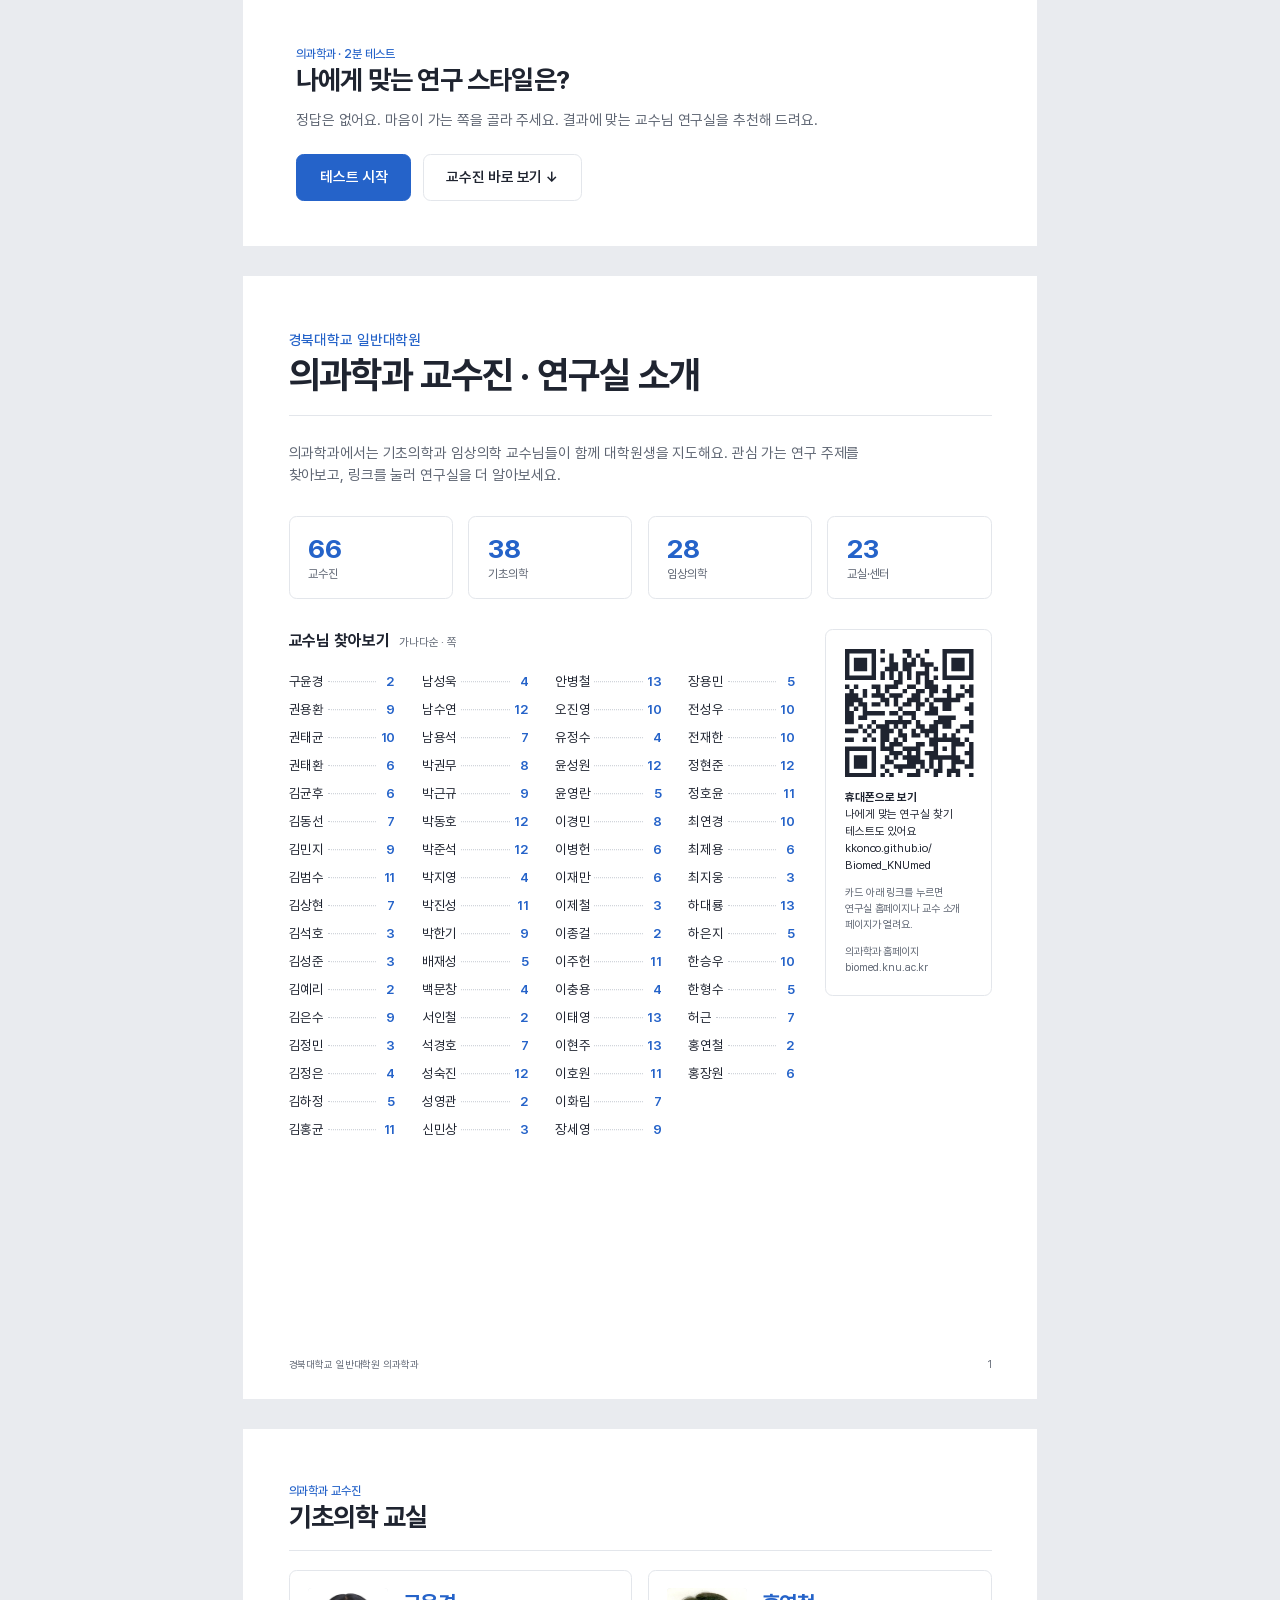
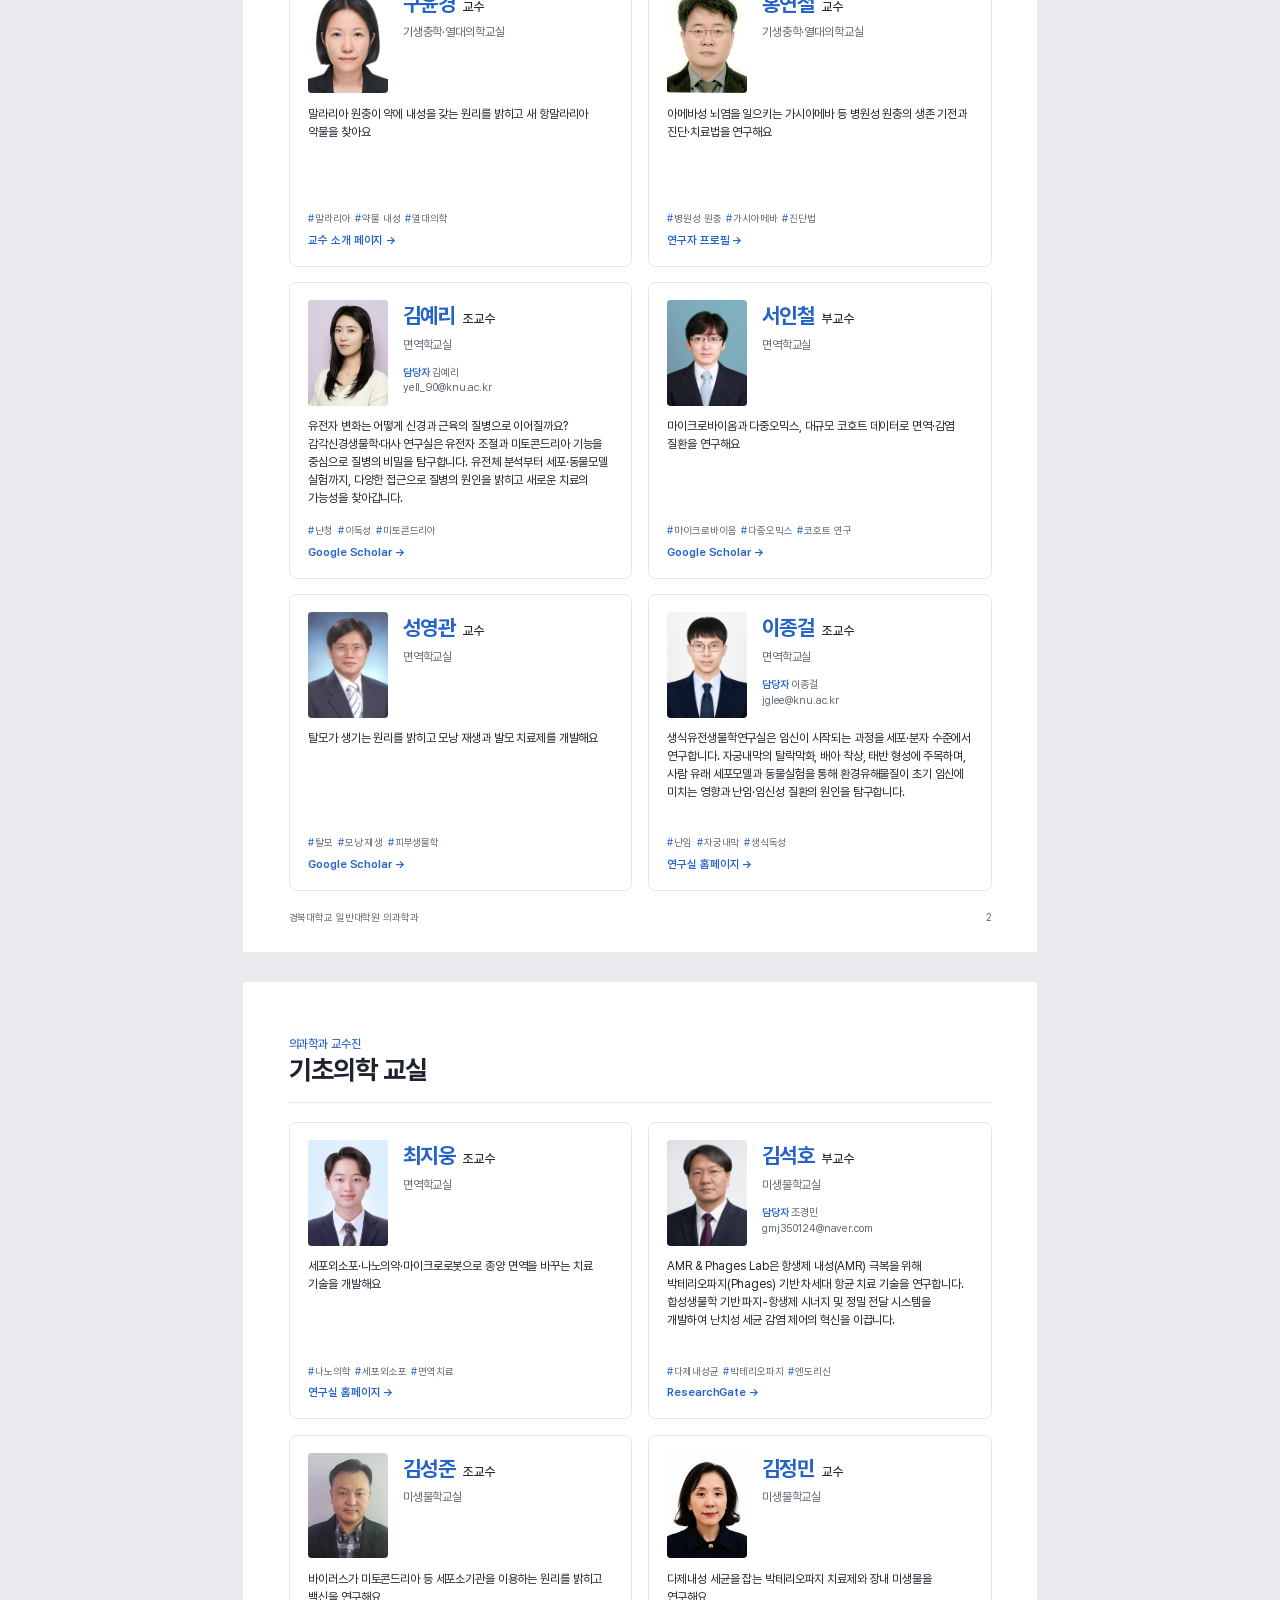
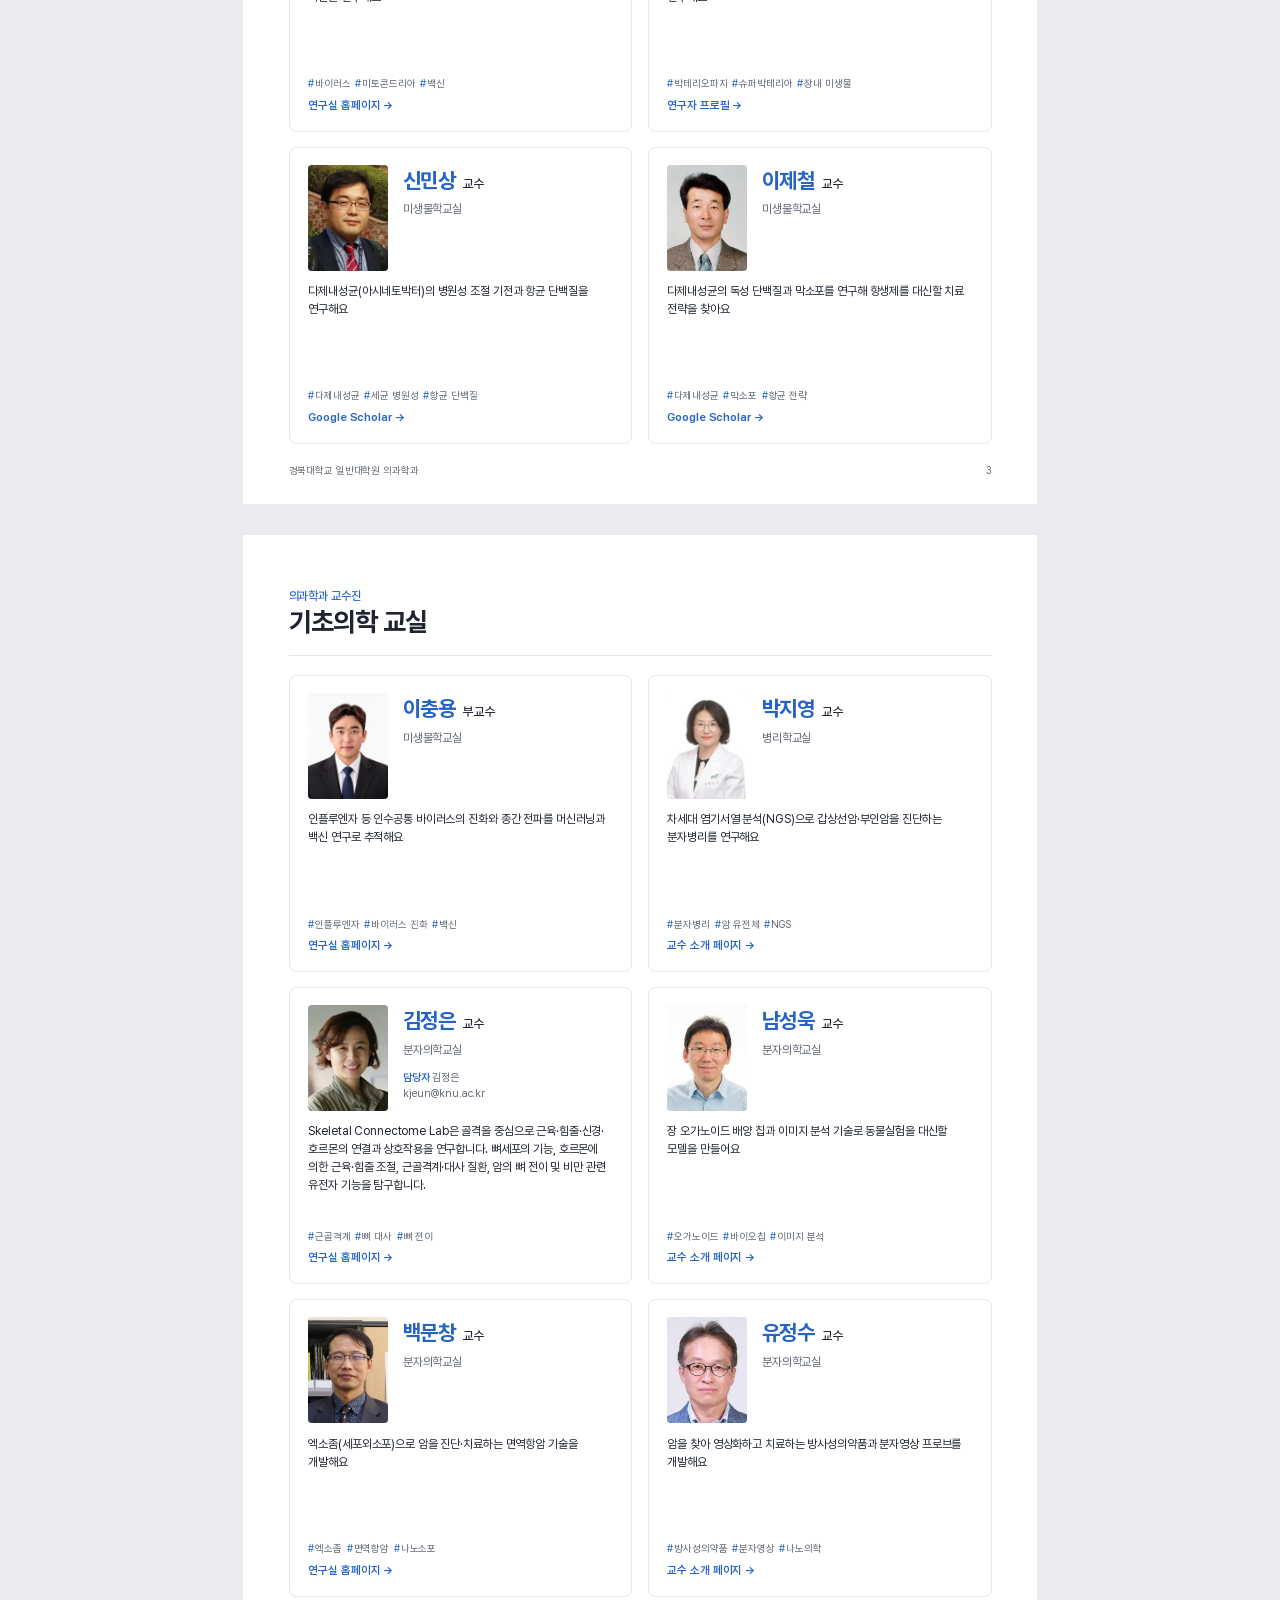
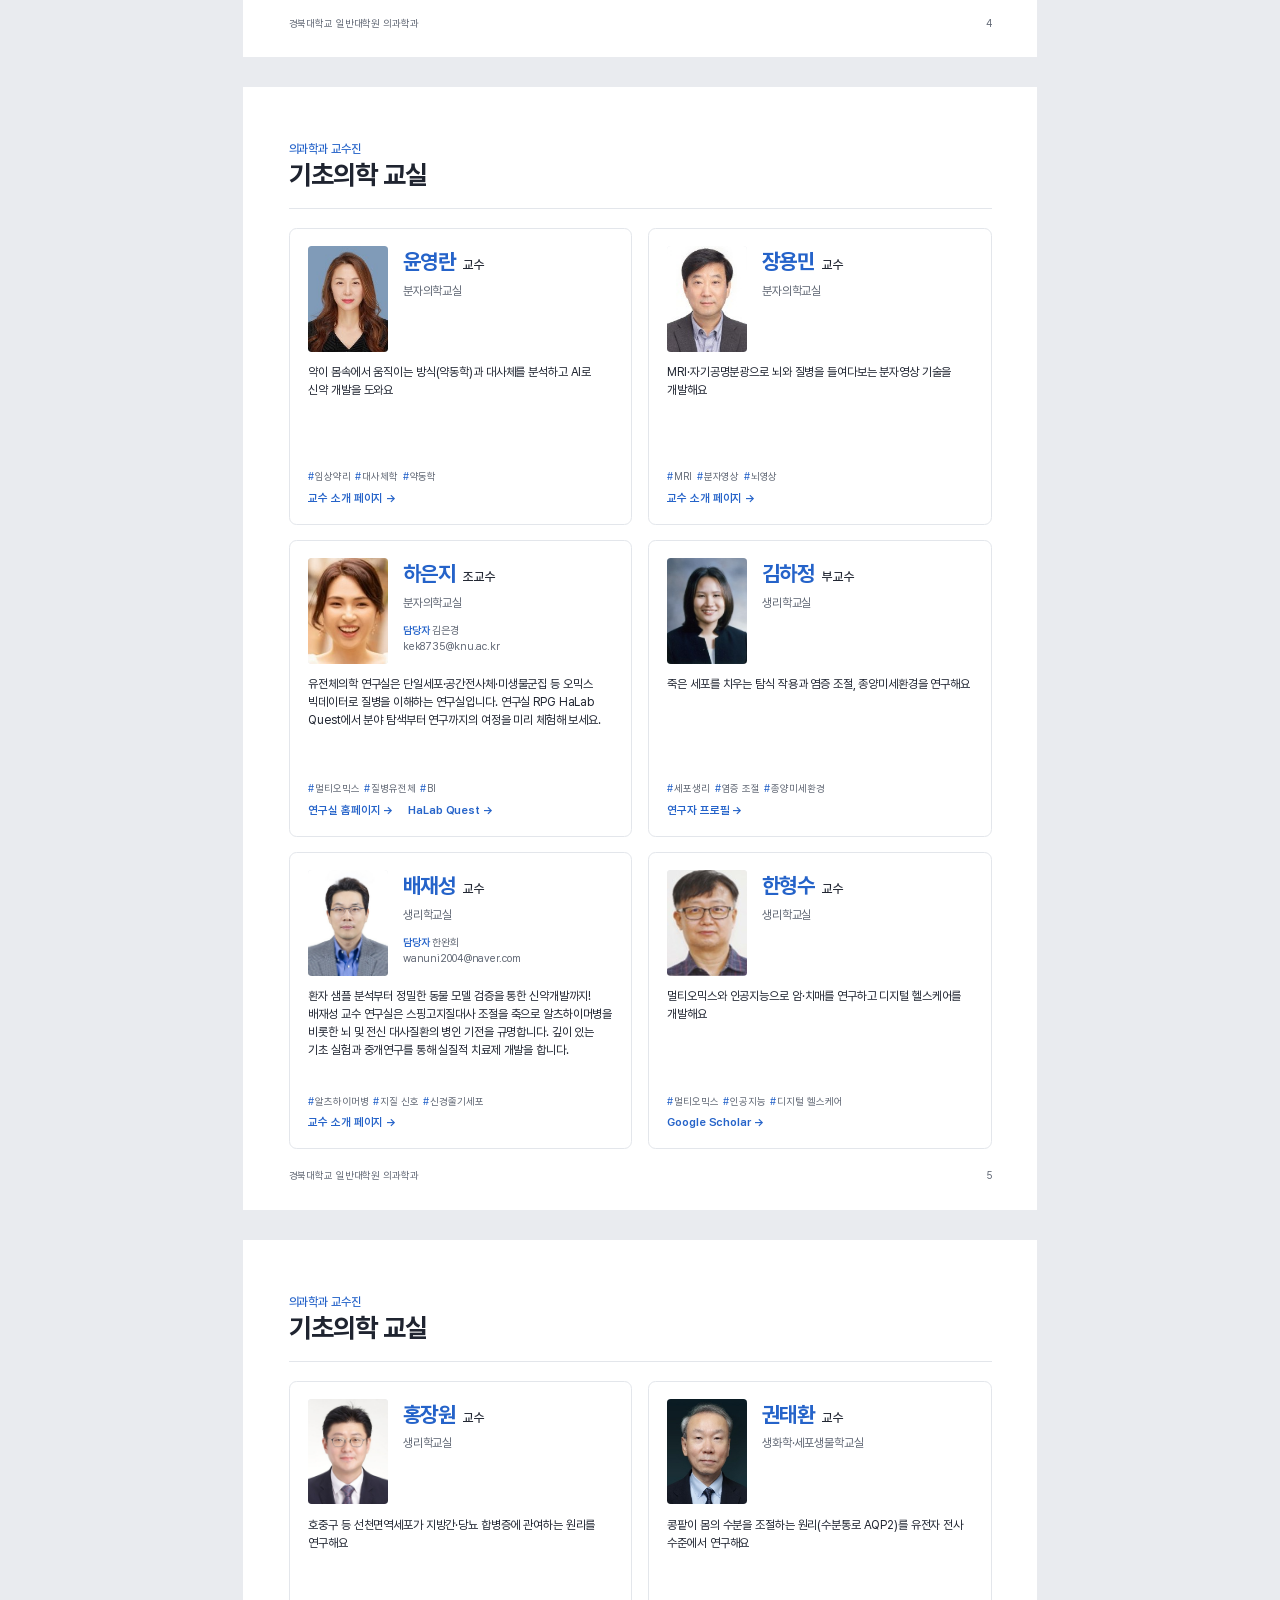
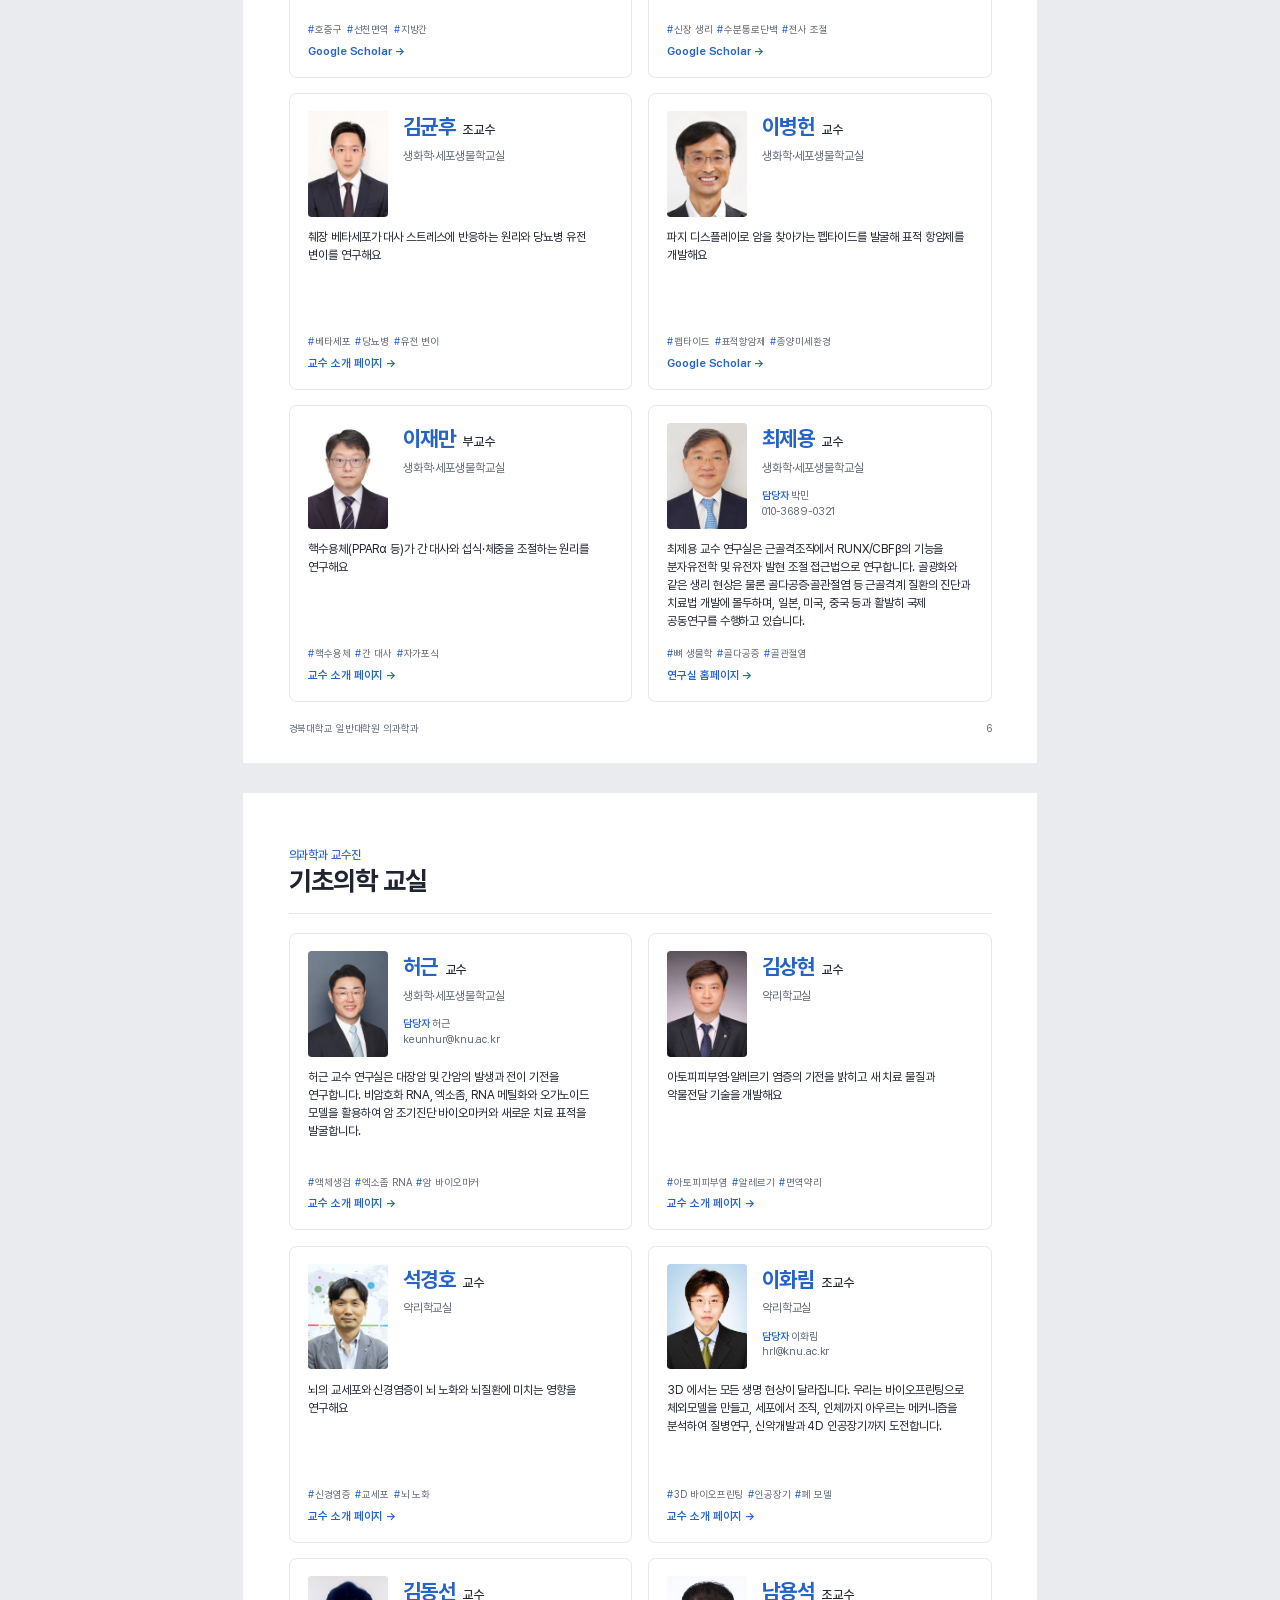
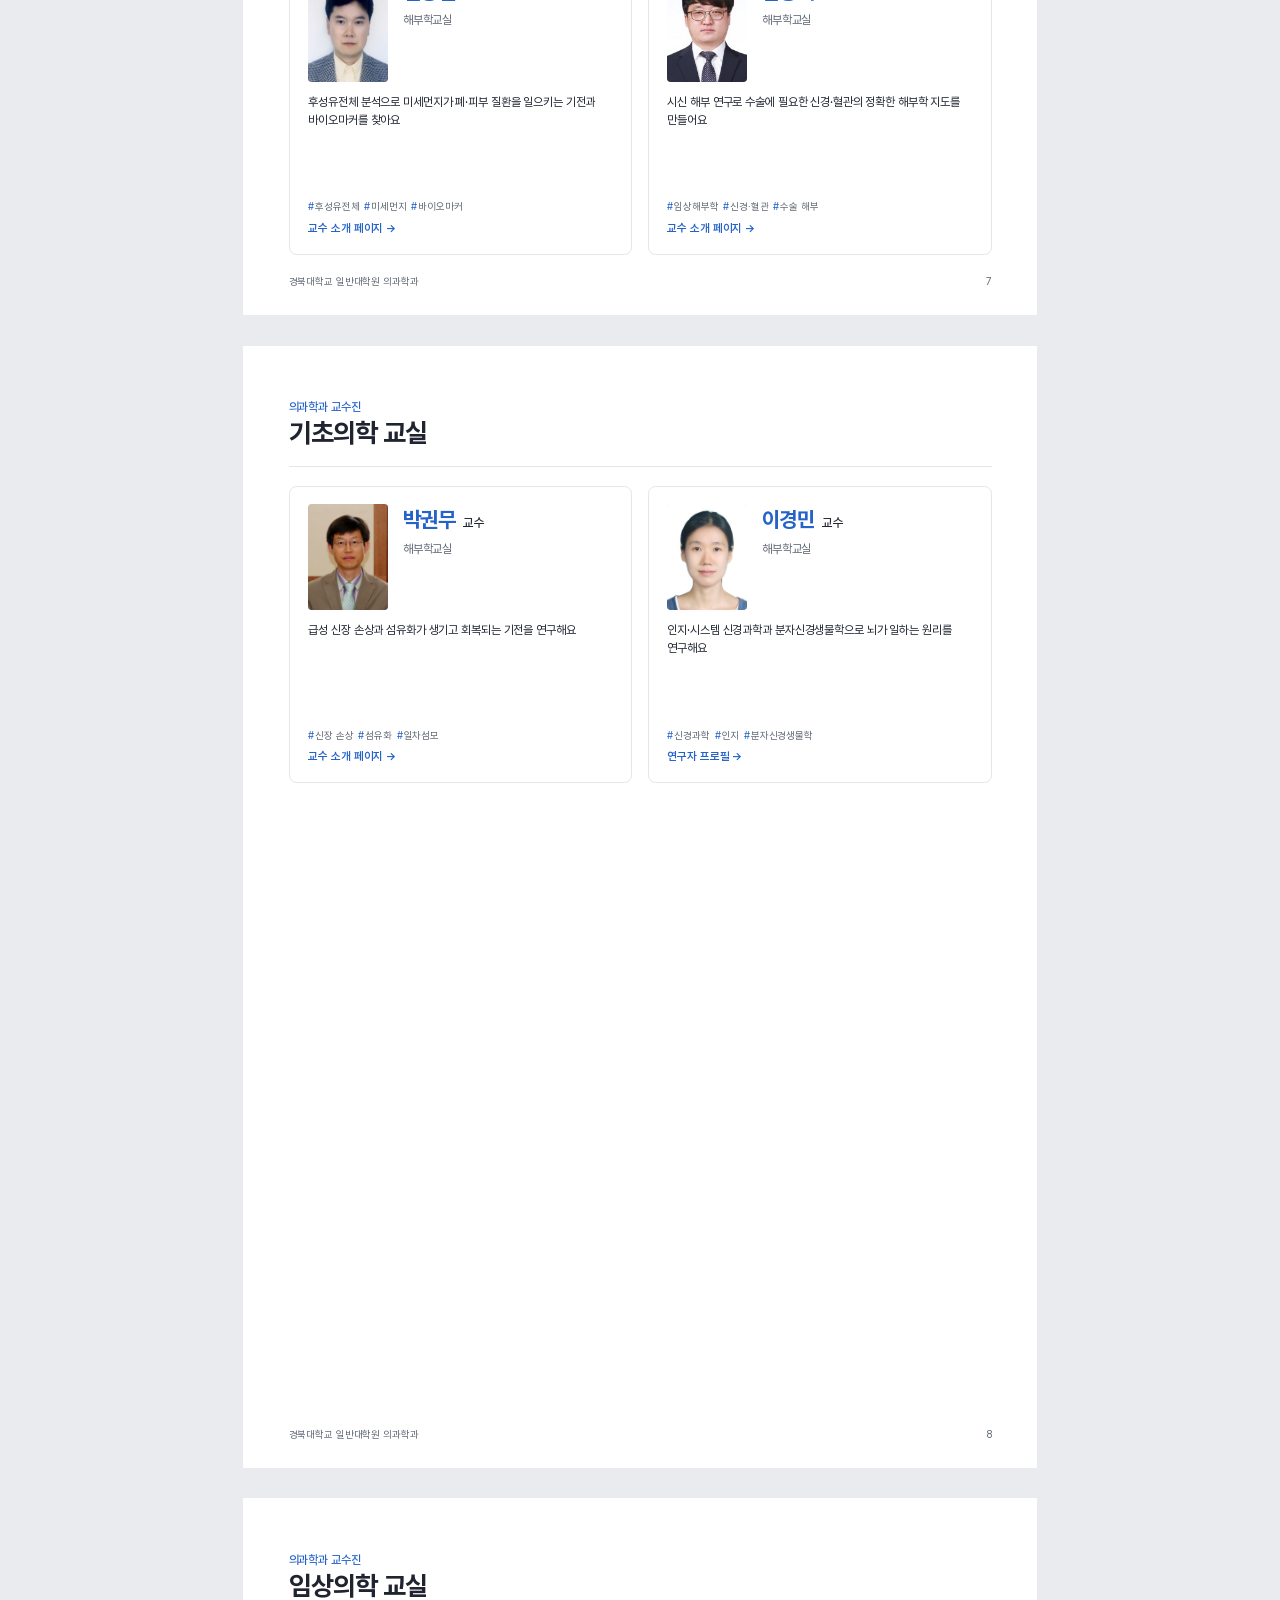
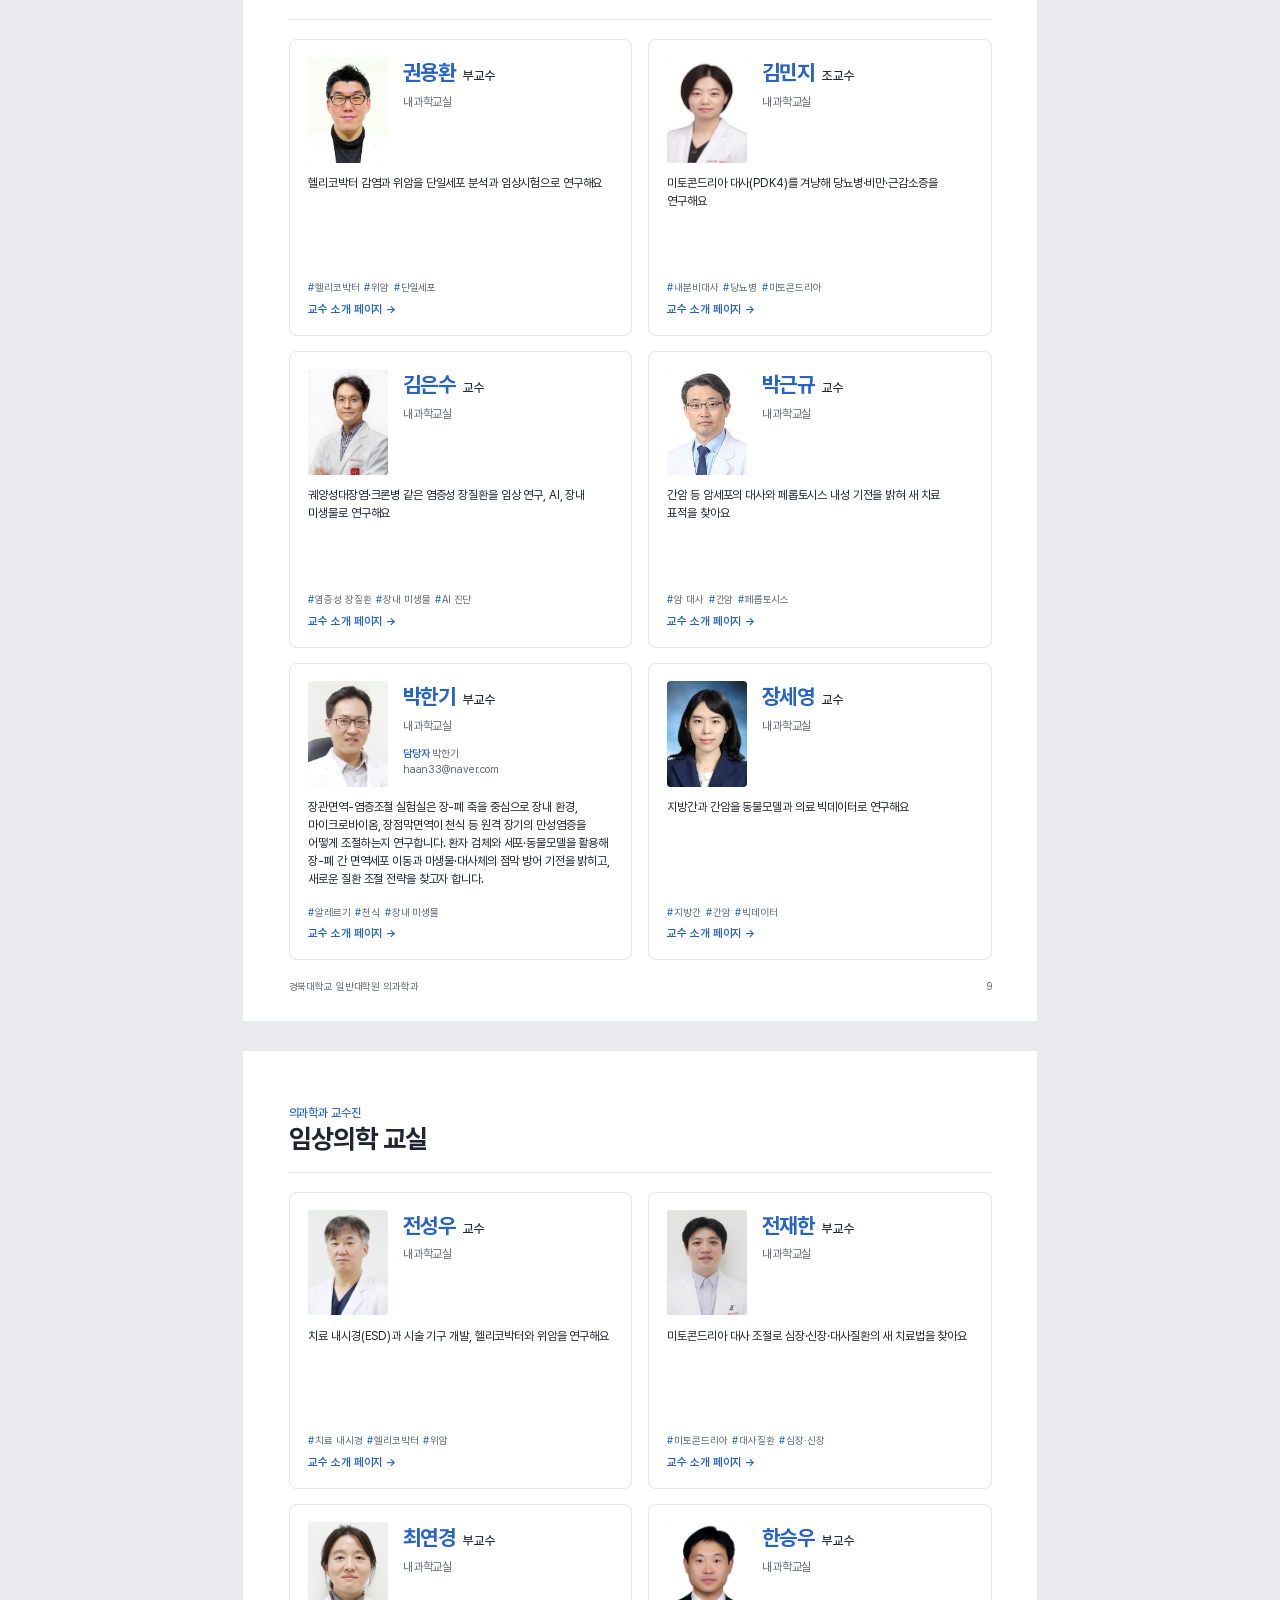
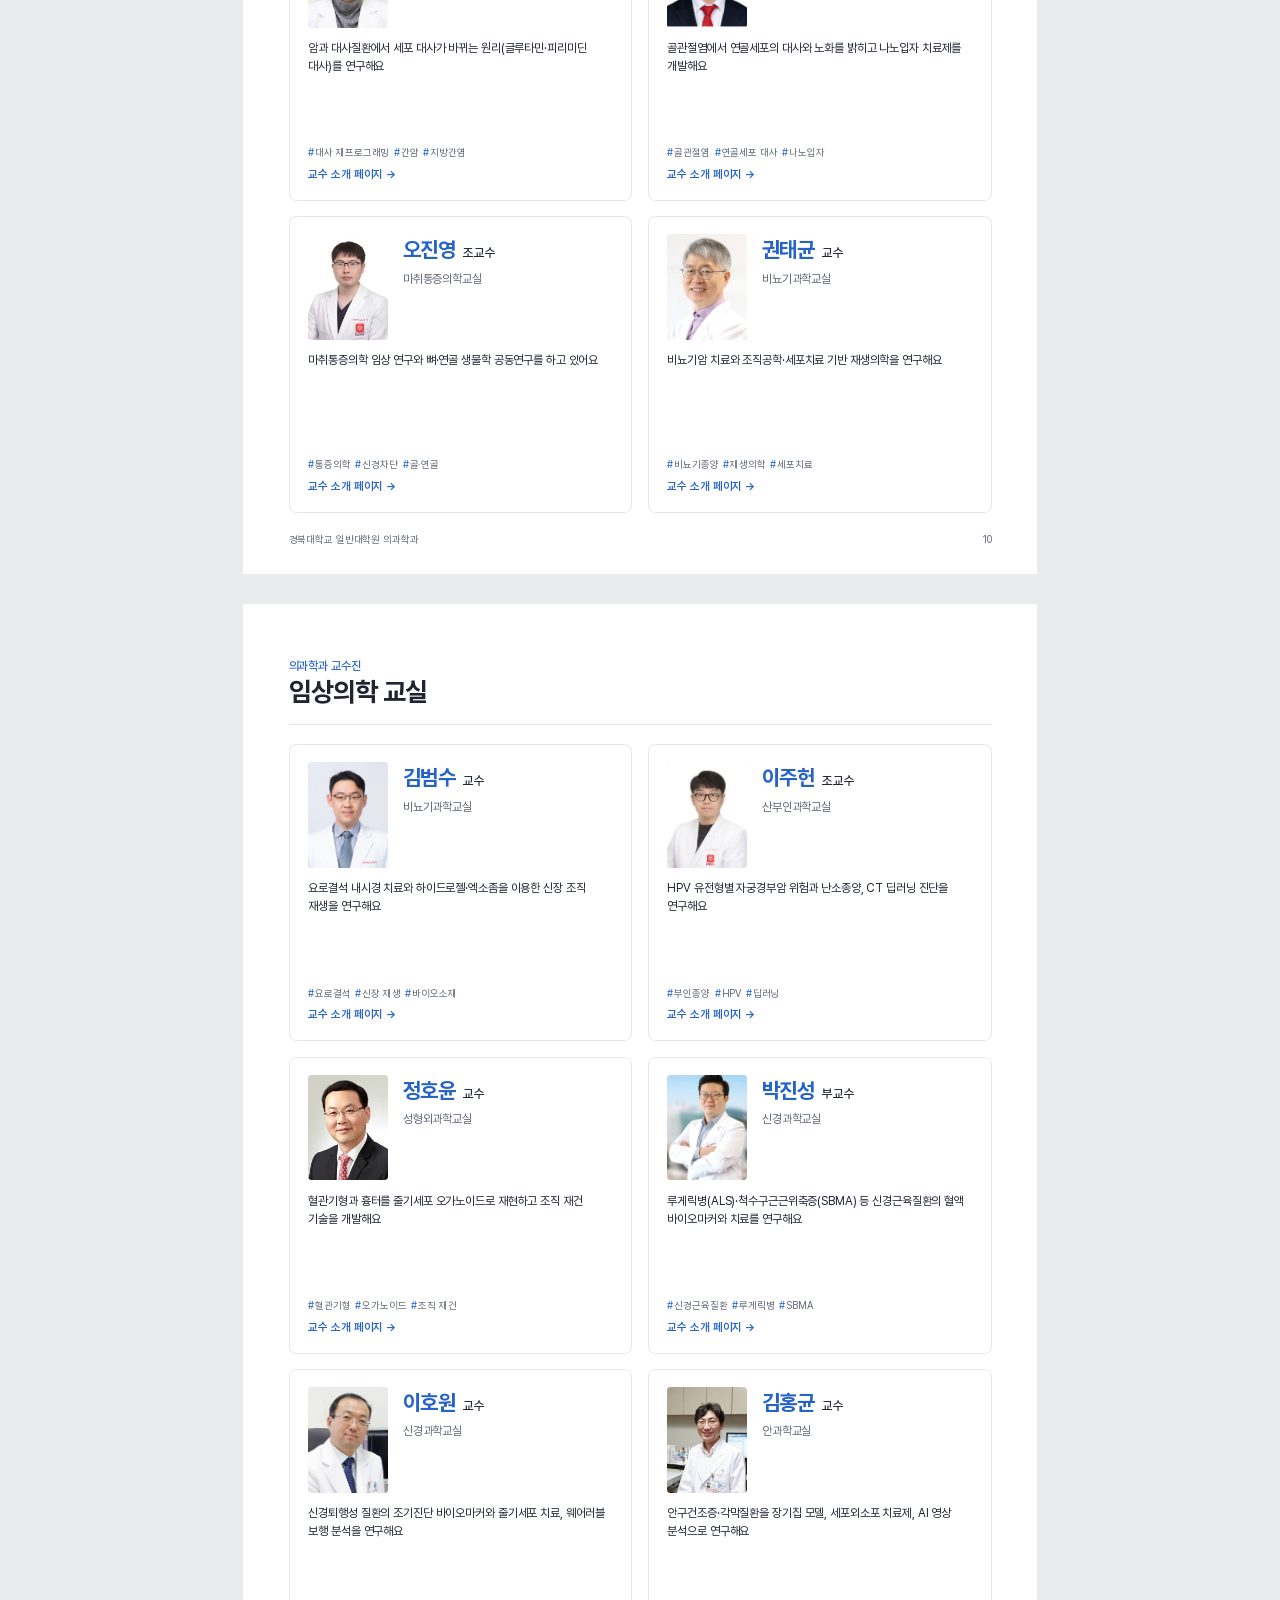
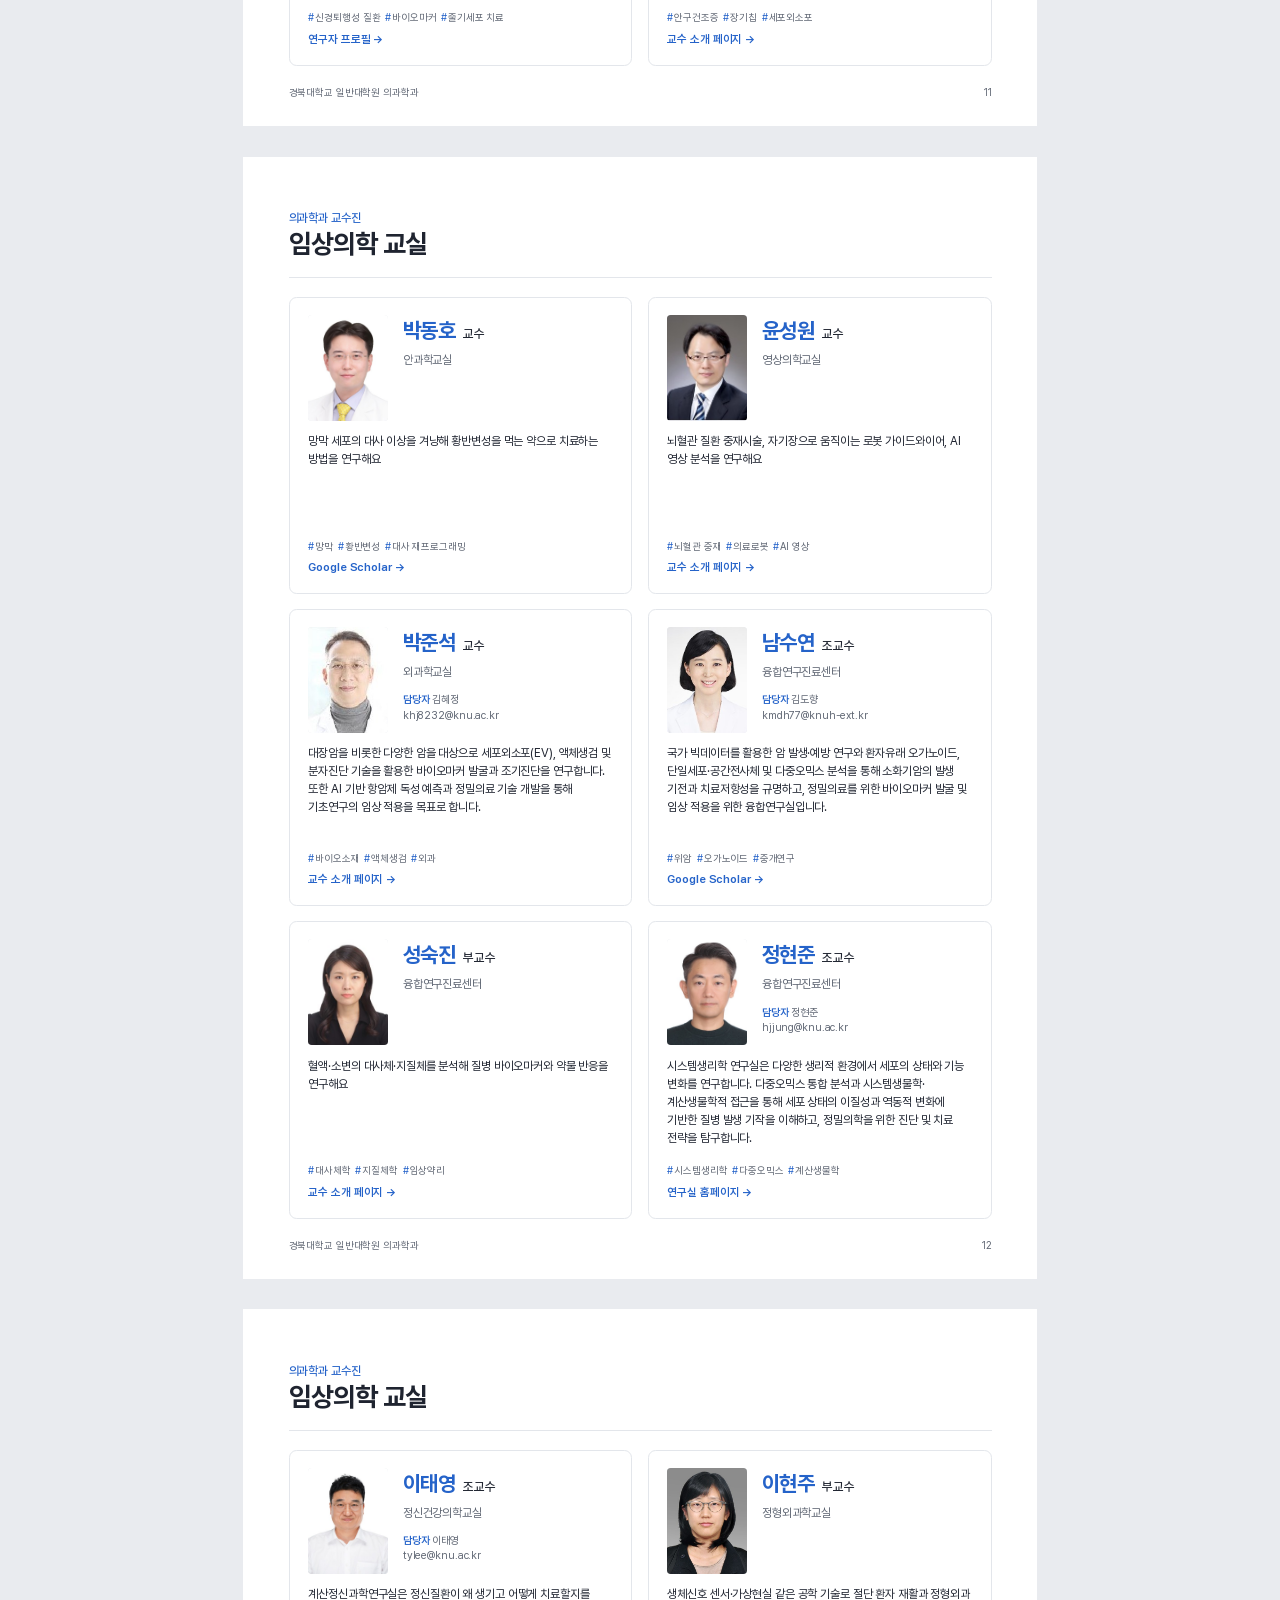
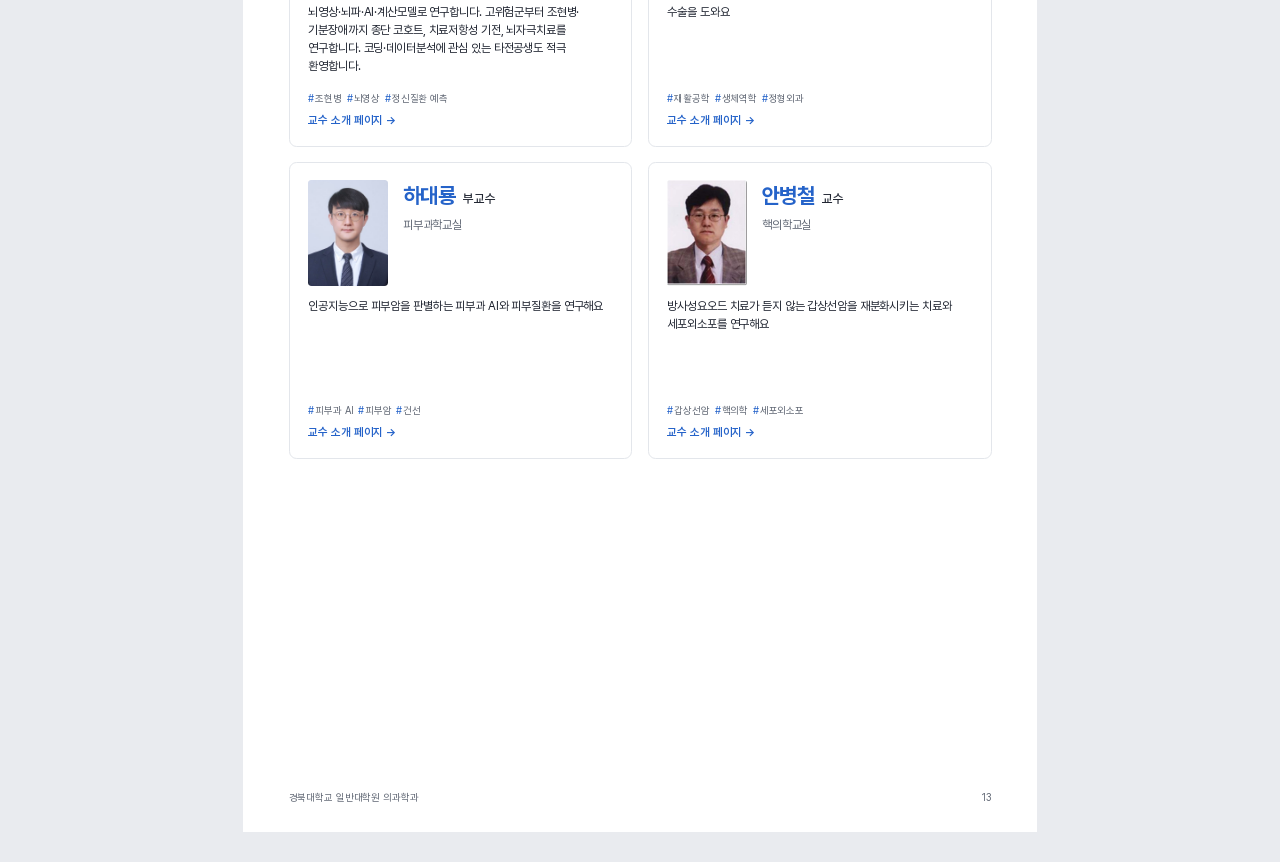
==== commit 62040a68: "Quiz shows every matching professor, 5 per page; drop cover note Results list all professors of the " ====
--- a/namebook/namebook.html
+++ b/namebook/namebook.html
@@ -67,7 +67,6 @@
 .home { align-self: start; padding: 5mm; border: 1px solid var(--line); border-radius: 2mm; font-size: 8.5pt; }
 .home .qr svg { display: block; width: 34mm; height: 34mm; margin: 0 auto 3mm; }
 .home .how { margin-top: 3mm; color: var(--sub); font-size: 8pt; }
-.note { color: var(--sub); font-size: 7.5pt; margin-bottom: 4mm; }
 
 /* 관심 분야 테스트 (화면에서만, 인쇄에서는 숨김) */
 .quiz { width: 210mm; margin: 0 auto 8mm; padding: 12mm 14mm; background: #fff; font-size: 11pt; }
@@ -97,7 +96,10 @@
 .type h2 { color: var(--accent); }
 .code { color: var(--sub); }
 .rec-title { margin: 7mm 0 3mm; font-size: 12pt; font-weight: 700; }
+.rec-title small { margin-left: 2mm; color: var(--sub); font-size: 9pt; font-weight: 400; }
 .recs { display: grid; gap: 2.5mm; }
+.pager { display: flex; align-items: center; justify-content: center; gap: 4mm; margin-top: 4mm; }
+.pager span { min-width: 12mm; color: var(--sub); text-align: center; }
 .recs a { display: flex; align-items: center; gap: 4mm; padding: 3mm; border: 1px solid var(--line); border-radius: 2mm; }
 .recs img { width: 12mm; height: 16mm; object-fit: cover; border-radius: 1mm; }
 .recs b { color: var(--accent); }
@@ -142,7 +144,6 @@
   .index ol { columns: 2; column-gap: 20px; }
   .index li { font-size: 15px; line-height: 2.3; }
   .index i { transform: none; }
-  .note { margin: 20px 0 8px; font-size: 12px; }
 
   .quiz { width: auto; margin: 0; padding: 28px 16px 24px; border-bottom: 1px solid var(--line); font-size: 15px; }
   .btn { padding: 12px 18px; }
@@ -152,6 +153,7 @@
   .chip { padding: 9px 14px; font-size: 15px; }
   .type .emoji { font-size: 40px; }
   .rec-title { font-size: 16px; }
+  .rec-title small { font-size: 13px; }
   .recs a { padding: 10px; border-radius: 10px; }
   .recs img { width: 44px; height: 58px; }
 }
@@ -178,7 +180,6 @@
       <p class="how">의과학과 홈페이지<br><a href="https://biomed.knu.ac.kr/">biomed.knu.ac.kr</a></p>
     </aside>
   </div>
-  <p class="note">2026년 10월 기준 · 사진과 소속은 경북대 의과대학 홈페이지, 연구 소개는 교수님 실적 자료와 공개 프로필을 바탕으로 정리했어요.</p>
   <footer><span>경북대학교 일반대학원 의과학과</span><span>1</span></footer>
 </section>
 <section class="page ">
@@ -1022,7 +1023,7 @@
 </article></div>
   <footer><span>경북대학교 일반대학원 의과학과</span><span>13</span></footer>
 </section>
-<script id="quiz-data" type="application/json">{"axes": [[["W", "🧪", "실험"], ["D", "💻", "데이터"]], [["Q", "🔍", "원리"], ["S", "🛠", "해결"]], [["C", "🔬", "세포·분자"], ["P", "🧍", "사람·환자"]]], "questions": [{"q": "주말에 새로운 걸 배운다면?", "a": [["W", "직접 만들고 만져 보는 원데이 클래스"], ["D", "노트북으로 파고드는 코딩·데이터 강의"]]}, {"q": "수업 과제로 더 해 보고 싶은 건?", "a": [["W", "세포를 키워서 현미경으로 관찰하기"], ["D", "공개 데이터를 내려받아 그래프로 그려 보기"]]}, {"q": "연구실에서 더 끌리는 자리는?", "a": [["W", "실험대 앞, 피펫과 배양기"], ["D", "모니터 앞, 코드와 데이터"]]}, {"q": "‘새 치료제 개발’ 기사를 보면 먼저 드는 생각은?", "a": [["Q", "이 약이 몸속에서 어떻게 작용할까?"], ["S", "환자가 언제부터 쓸 수 있을까?"]]}, {"q": "고장 난 물건이 있다면?", "a": [["Q", "왜 고장 났는지 뜯어보고 원리를 알아내요"], ["S", "일단 고쳐서 다시 쓸 수 있게 만들어요"]]}, {"q": "가장 뿌듯할 것 같은 순간은?", "a": [["Q", "아무도 몰랐던 원인을 처음 밝혔을 때"], ["S", "내가 만든 방법이 실제로 쓰일 때"]]}, {"q": "더 끌리는 사진은?", "a": [["C", "형광으로 빛나는 세포 현미경 사진"], ["P", "환자와 의료진이 함께하는 병원 풍경"]]}, {"q": "더 들어 보고 싶은 강연 제목은?", "a": [["C", "「세포 하나 안에서 벌어지는 일」"], ["P", "「환자 한 명의 사례에서 시작된 연구」"]]}, {"q": "연구 대상으로 더 궁금한 쪽은?", "a": [["C", "분자·세포·실험동물처럼 작은 단위"], ["P", "환자·사람 집단처럼 큰 단위"]]}], "topics": [["cancer", "🎗", "암"], ["infection", "🦠", "감염·미생물"], ["immune", "🛡", "면역·염증·알레르기"], ["brain", "🧠", "뇌·신경·마음"], ["metabolic", "🍩", "대사 (지방간·당뇨·비만·신장)"], ["musculo", "🦴", "뼈·근육·재생"], ["repro", "👶", "생식·발생"], ["sense", "👁", "눈·귀"]], "types": {"WQC": ["🔬", "세포 탐정", "실험대 앞에서 세포와 분자를 직접 다루며 ‘왜 그럴까’를 끝까지 파고드는 타입이에요. 질병이 생기는 원리를 처음 밝히는 기초 연구실이 잘 맞아요."], "WQP": ["🩺", "질병 추적자", "환자 검체와 동물모델을 오가며 병이 생기는 까닭을 쫓는 타입이에요. 진료 현장의 질문을 실험으로 풀어 가는 연구실이 잘 맞아요."], "WSC": ["🧪", "치료제 설계자", "약, 소재, 나노입자를 직접 만들고 시험해 보는 타입이에요. 신약·전달체·재생 소재를 개발하는 연구실이 잘 맞아요."], "WSP": ["🏥", "임상 혁신가", "환자에게 바로 쓰일 진단과 치료 기술에 끌리는 타입이에요. 새 시술·소재·진단법을 임상으로 옮기는 연구실이 잘 맞아요."], "DQC": ["🧬", "데이터 탐험가", "단일세포·유전체 같은 큰 데이터에서 세포의 숨은 규칙을 찾는 타입이에요. 오믹스와 생물정보학을 쓰는 연구실이 잘 맞아요."], "DQP": ["🗺", "인체 지도 제작자", "코호트, 뇌영상, 의료 빅데이터로 사람의 질병 지도를 그리는 타입이에요. 환자 데이터를 분석하는 연구실이 잘 맞아요."], "DSC": ["🤖", "AI 모델러", "계산과 AI로 신약과 실험을 설계하는 타입이에요. 멀티오믹스·약물 데이터를 모델로 만드는 연구실이 잘 맞아요."], "DSP": ["📱", "디지털 헬스 개발자", "AI와 공학으로 진단하고 예측하는 도구를 만드는 타입이에요. 의료영상 AI·의료기기를 개발하는 연구실이 잘 맞아요."]}, "profs": [{"name": "구윤경", "rank": "교수", "dept": "기생충학·열대의학교실", "photo": "photos/kuku1819.jpg", "keywords": ["말라리아", "약물 내성", "열대의학"], "style": "WQC", "topics": ["infection"], "page": 2}, {"name": "홍연철", "rank": "교수", "dept": "기생충학·열대의학교실", "photo": "photos/ychong.jpg", "keywords": ["병원성 원충", "가시아메바", "진단법"], "style": "WQC", "topics": ["infection"], "page": 2}, {"name": "김예리", "rank": "조교수", "dept": "면역학교실", "photo": "photos/yell_90.jpg", "keywords": ["난청", "이독성", "미토콘드리아"], "style": "WQC", "topics": ["sense"], "page": 2}, {"name": "서인철", "rank": "부교수", "dept": "면역학교실", "photo": "photos/iseo.jpg", "keywords": ["마이크로바이옴", "다중오믹스", "코호트 연구"], "style": "DQP", "topics": ["immune", "infection"], "page": 2}, {"name": "성영관", "rank": "교수", "dept": "면역학교실", "photo": "photos/ysung.jpg", "keywords": ["탈모", "모낭 재생", "피부생물학"], "style": "WSC", "topics": ["musculo"], "page": 2}, {"name": "이종걸", "rank": "조교수", "dept": "면역학교실", "photo": "photos/jglee.jpg", "keywords": ["난임", "자궁내막", "생식독성"], "style": "WQC", "topics": ["repro"], "page": 2}, {"name": "최지웅", "rank": "조교수", "dept": "면역학교실", "photo": "photos/wooong0110.jpg", "keywords": ["나노의학", "세포외소포", "면역치료"], "style": "WSC", "topics": ["cancer", "immune"], "page": 3}, {"name": "김석호", "rank": "부교수", "dept": "미생물학교실", "photo": "photos/shukhokim.jpg", "keywords": ["다제내성균", "박테리오파지", "엔도리신"], "style": "WSC", "topics": ["infection"], "page": 3}, {"name": "김성준", "rank": "조교수", "dept": "미생물학교실", "photo": "photos/sjkim0080.jpg", "keywords": ["바이러스", "미토콘드리아", "백신"], "style": "WQC", "topics": ["infection"], "page": 3}, {"name": "김정민", "rank": "교수", "dept": "미생물학교실", "photo": "photos/minkim.jpg", "keywords": ["박테리오파지", "슈퍼박테리아", "장내 미생물"], "style": "WSC", "topics": ["infection"], "page": 3}, {"name": "신민상", "rank": "교수", "dept": "미생물학교실", "photo": "photos/shinms.jpg", "keywords": ["다제내성균", "세균 병원성", "항균 단백질"], "style": "WQC", "topics": ["infection"], "page": 3}, {"name": "이제철", "rank": "교수", "dept": "미생물학교실", "photo": "photos/leejc.jpg", "keywords": ["다제내성균", "막소포", "항균 전략"], "style": "WQC", "topics": ["infection"], "page": 3}, {"name": "이충용", "rank": "부교수", "dept": "미생물학교실", "photo": "photos/cylee87.jpg", "keywords": ["인플루엔자", "바이러스 진화", "백신"], "style": "DQC", "topics": ["infection"], "page": 4}, {"name": "박지영", "rank": "교수", "dept": "병리학교실", "photo": "photos/jyparkmd.jpg", "keywords": ["분자병리", "암 유전체", "NGS"], "style": "WSP", "topics": ["cancer"], "page": 4}, {"name": "김정은", "rank": "교수", "dept": "분자의학교실", "photo": "photos/kjeun.jpg", "keywords": ["근골격계", "뼈 대사", "뼈 전이"], "style": "WQC", "topics": ["musculo", "metabolic"], "page": 4}, {"name": "남성욱", "rank": "교수", "dept": "분자의학교실", "photo": "photos/nams.jpg", "keywords": ["오가노이드", "바이오칩", "이미지 분석"], "style": "WSC", "topics": ["immune"], "page": 4}, {"name": "백문창", "rank": "교수", "dept": "분자의학교실", "photo": "photos/mcbaek.jpg", "keywords": ["엑소좀", "면역항암", "나노소포"], "style": "WSC", "topics": ["cancer", "immune"], "page": 4}, {"name": "유정수", "rank": "교수", "dept": "분자의학교실", "photo": "photos/yooj.jpg", "keywords": ["방사성의약품", "분자영상", "나노의학"], "style": "WSC", "topics": ["cancer"], "page": 4}, {"name": "윤영란", "rank": "교수", "dept": "분자의학교실", "photo": "photos/yry.jpg", "keywords": ["임상약리", "대사체학", "약동학"], "style": "DSC", "topics": ["metabolic"], "page": 5}, {"name": "장용민", "rank": "교수", "dept": "분자의학교실", "photo": "photos/ychang.jpg", "keywords": ["MRI", "분자영상", "뇌영상"], "style": "DSP", "topics": ["brain"], "page": 5}, {"name": "하은지", "rank": "조교수", "dept": "분자의학교실", "photo": "photos/eha.jpg", "keywords": ["멀티오믹스", "질병유전체", "BI"], "style": "DQC", "topics": ["brain"], "page": 5}, {"name": "김하정", "rank": "부교수", "dept": "생리학교실", "photo": "photos/kimhajeong.jpg", "keywords": ["세포생리", "염증 조절", "종양미세환경"], "style": "WQC", "topics": ["immune", "cancer"], "page": 5}, {"name": "배재성", "rank": "교수", "dept": "생리학교실", "photo": "photos/jsbae.jpg", "keywords": ["알츠하이머병", "지질 신호", "신경줄기세포"], "style": "WQC", "topics": ["brain", "metabolic"], "page": 5}, {"name": "한형수", "rank": "교수", "dept": "생리학교실", "photo": "photos/hshan.jpg", "keywords": ["멀티오믹스", "인공지능", "디지털 헬스케어"], "style": "DSC", "topics": ["cancer", "brain"], "page": 5}, {"name": "홍장원", "rank": "교수", "dept": "생리학교실", "photo": "photos/cwhong.jpg", "keywords": ["호중구", "선천면역", "지방간"], "style": "WQC", "topics": ["immune", "metabolic"], "page": 6}, {"name": "권태환", "rank": "교수", "dept": "생화학·세포생물학교실", "photo": "photos/thkwon.jpg", "keywords": ["신장 생리", "수분통로단백", "전사 조절"], "style": "WQC", "topics": ["metabolic"], "page": 6}, {"name": "김균후", "rank": "조교수", "dept": "생화학·세포생물학교실", "photo": "photos/khookim.jpg", "keywords": ["베타세포", "당뇨병", "유전 변이"], "style": "WQC", "topics": ["metabolic"], "page": 6}, {"name": "이병헌", "rank": "교수", "dept": "생화학·세포생물학교실", "photo": "photos/leebh.jpg", "keywords": ["펩타이드", "표적항암제", "종양미세환경"], "style": "WSC", "topics": ["cancer"], "page": 6}, {"name": "이재만", "rank": "부교수", "dept": "생화학·세포생물학교실", "photo": "photos/jaemanlee.jpg", "keywords": ["핵수용체", "간 대사", "자가포식"], "style": "WQC", "topics": ["metabolic"], "page": 6}, {"name": "최제용", "rank": "교수", "dept": "생화학·세포생물학교실", "photo": "photos/jechoi.jpg", "keywords": ["뼈 생물학", "골다공증", "골관절염"], "style": "WQC", "topics": ["musculo"], "page": 6}, {"name": "허근", "rank": "교수", "dept": "생화학·세포생물학교실", "photo": "photos/keunhur.jpg", "keywords": ["액체생검", "엑소좀 RNA", "암 바이오마커"], "style": "WQC", "topics": ["cancer"], "page": 7}, {"name": "김상현", "rank": "교수", "dept": "약리학교실", "photo": "photos/shkim72.jpg", "keywords": ["아토피피부염", "알레르기", "면역약리"], "style": "WSC", "topics": ["immune"], "page": 7}, {"name": "석경호", "rank": "교수", "dept": "약리학교실", "photo": "photos/ksuk.jpg", "keywords": ["신경염증", "교세포", "뇌 노화"], "style": "WQC", "topics": ["brain", "immune"], "page": 7}, {"name": "이화림", "rank": "조교수", "dept": "약리학교실", "photo": "photos/hrl.jpg", "keywords": ["3D 바이오프린팅", "인공장기", "폐 모델"], "style": "WSC", "topics": ["musculo", "cancer"], "page": 7}, {"name": "김동선", "rank": "교수", "dept": "해부학교실", "photo": "photos/doskim.jpg", "keywords": ["후성유전체", "미세먼지", "바이오마커"], "style": "WQC", "topics": ["cancer"], "page": 7}, {"name": "남용석", "rank": "조교수", "dept": "해부학교실", "photo": "photos/namys.jpg", "keywords": ["임상해부학", "신경·혈관", "수술 해부"], "style": "WQP", "topics": ["musculo"], "page": 7}, {"name": "박권무", "rank": "교수", "dept": "해부학교실", "photo": "photos/kmpark.jpg", "keywords": ["신장 손상", "섬유화", "일차섬모"], "style": "WQC", "topics": ["metabolic"], "page": 8}, {"name": "이경민", "rank": "교수", "dept": "해부학교실", "photo": "photos/irislkm.jpg", "keywords": ["신경과학", "인지", "분자신경생물학"], "style": "WQC", "topics": ["brain"], "page": 8}, {"name": "권용환", "rank": "부교수", "dept": "내과학교실", "photo": "photos/tear9754006.jpg", "keywords": ["헬리코박터", "위암", "단일세포"], "style": "WQP", "topics": ["cancer", "infection"], "page": 9}, {"name": "김민지", "rank": "조교수", "dept": "내과학교실", "photo": "photos/mjikim.jpg", "keywords": ["내분비대사", "당뇨병", "미토콘드리아"], "style": "WQC", "topics": ["metabolic"], "page": 9}, {"name": "김은수", "rank": "교수", "dept": "내과학교실", "photo": "photos/dandy813.jpg", "keywords": ["염증성 장질환", "장내 미생물", "AI 진단"], "style": "WQP", "topics": ["immune", "infection"], "page": 9}, {"name": "박근규", "rank": "교수", "dept": "내과학교실", "photo": "photos/kpark.jpg", "keywords": ["암 대사", "간암", "페롭토시스"], "style": "WQC", "topics": ["cancer", "metabolic"], "page": 9}, {"name": "박한기", "rank": "부교수", "dept": "내과학교실", "photo": "photos/hankipark.jpg", "keywords": ["알레르기", "천식", "장내 미생물"], "style": "WQP", "topics": ["immune", "infection"], "page": 9}, {"name": "장세영", "rank": "교수", "dept": "내과학교실", "photo": "photos/vocjsy.jpg", "keywords": ["지방간", "간암", "빅데이터"], "style": "DQP", "topics": ["metabolic", "cancer"], "page": 9}, {"name": "전성우", "rank": "교수", "dept": "내과학교실", "photo": "photos/swjeon.jpg", "keywords": ["치료 내시경", "헬리코박터", "위암"], "style": "WSP", "topics": ["cancer"], "page": 10}, {"name": "전재한", "rank": "부교수", "dept": "내과학교실", "photo": "photos/jeonjh.jpg", "keywords": ["미토콘드리아", "대사질환", "심장·신장"], "style": "WSC", "topics": ["metabolic"], "page": 10}, {"name": "최연경", "rank": "부교수", "dept": "내과학교실", "photo": "photos/ykchoi.jpg", "keywords": ["대사 재프로그래밍", "간암", "지방간염"], "style": "WQC", "topics": ["metabolic", "cancer"], "page": 10}, {"name": "한승우", "rank": "부교수", "dept": "내과학교실", "photo": "photos/kiefedr.jpg", "keywords": ["골관절염", "연골세포 대사", "나노입자"], "style": "WSC", "topics": ["musculo"], "page": 10}, {"name": "오진영", "rank": "조교수", "dept": "마취통증의학교실", "photo": "photos/sgcms3.jpg", "keywords": ["통증의학", "신경차단", "골·연골"], "style": "WSP", "topics": ["musculo"], "page": 10}, {"name": "권태균", "rank": "교수", "dept": "비뇨기과학교실", "photo": "photos/tgkwon.jpg", "keywords": ["비뇨기종양", "재생의학", "세포치료"], "style": "WSP", "topics": ["cancer", "musculo"], "page": 10}, {"name": "김범수", "rank": "교수", "dept": "비뇨기과학교실", "photo": "photos/urokbs.jpg", "keywords": ["요로결석", "신장 재생", "바이오소재"], "style": "WSP", "topics": ["musculo", "metabolic"], "page": 11}, {"name": "이주헌", "rank": "조교수", "dept": "산부인과학교실", "photo": "photos/gyjhlee.jpg", "keywords": ["부인종양", "HPV", "딥러닝"], "style": "DQP", "topics": ["cancer", "repro"], "page": 11}, {"name": "정호윤", "rank": "교수", "dept": "성형외과학교실", "photo": "photos/hy-chung.jpg", "keywords": ["혈관기형", "오가노이드", "조직 재건"], "style": "WSP", "topics": ["musculo"], "page": 11}, {"name": "박진성", "rank": "부교수", "dept": "신경과학교실", "photo": "photos/neurojspark.jpg", "keywords": ["신경근육질환", "루게릭병", "SBMA"], "style": "WQP", "topics": ["brain"], "page": 11}, {"name": "이호원", "rank": "교수", "dept": "신경과학교실", "photo": "photos/neuromd.jpg", "keywords": ["신경퇴행성 질환", "바이오마커", "줄기세포 치료"], "style": "WSP", "topics": ["brain"], "page": 11}, {"name": "김홍균", "rank": "교수", "dept": "안과학교실", "photo": "photos/okeye.jpg", "keywords": ["안구건조증", "장기칩", "세포외소포"], "style": "WSP", "topics": ["sense"], "page": 11}, {"name": "박동호", "rank": "교수", "dept": "안과학교실", "photo": "photos/dongho_park.jpg", "keywords": ["망막", "황반변성", "대사 재프로그래밍"], "style": "WSC", "topics": ["sense"], "page": 12}, {"name": "윤성원", "rank": "교수", "dept": "영상의학교실", "photo": "photos/ysw24neurorad.jpg", "keywords": ["뇌혈관 중재", "의료로봇", "AI 영상"], "style": "DSP", "topics": ["brain"], "page": 12}, {"name": "박준석", "rank": "교수", "dept": "외과학교실", "photo": "photos/parkjs0802.jpg", "keywords": ["바이오소재", "액체생검", "외과"], "style": "WSP", "topics": ["cancer"], "page": 12}, {"name": "남수연", "rank": "조교수", "dept": "융합연구진료센터", "photo": "photos/namsy.jpg", "keywords": ["위암", "오가노이드", "중개연구"], "style": "DQP", "topics": ["cancer"], "page": 12}, {"name": "성숙진", "rank": "부교수", "dept": "융합연구진료센터", "photo": "photos/wintersj.jpg", "keywords": ["대사체학", "지질체학", "임상약리"], "style": "DQP", "topics": ["metabolic"], "page": 12}, {"name": "정현준", "rank": "조교수", "dept": "융합연구진료센터", "photo": "photos/hjjung.jpg", "keywords": ["시스템생리학", "다중오믹스", "계산생물학"], "style": "DQC", "topics": [], "page": 12}, {"name": "이태영", "rank": "조교수", "dept": "정신건강의학교실", "photo": "photos/tylee.jpg", "keywords": ["조현병", "뇌영상", "정신질환 예측"], "style": "DQP", "topics": ["brain"], "page": 13}, {"name": "이현주", "rank": "부교수", "dept": "정형외과학교실", "photo": "photos/hjleee.jpg", "keywords": ["재활공학", "생체역학", "정형외과"], "style": "DSP", "topics": ["musculo"], "page": 13}, {"name": "하대룡", "rank": "부교수", "dept": "피부과학교실", "photo": "photos/dlha.jpg", "keywords": ["피부과 AI", "피부암", "건선"], "style": "DSP", "topics": ["cancer"], "page": 13}, {"name": "안병철", "rank": "교수", "dept": "핵의학교실", "photo": "photos/abc2000.jpg", "keywords": ["갑상선암", "핵의학", "세포외소포"], "style": "WSC", "topics": ["cancer"], "page": 13}]}</script>
+<script id="quiz-data" type="application/json">{"axes": [[["W", "🧪", "실험"], ["D", "💻", "데이터"]], [["Q", "🔍", "원리"], ["S", "🛠", "해결"]], [["C", "🔬", "세포·분자"], ["P", "🧍", "사람·환자"]]], "questions": [{"q": "주말에 새로운 걸 배운다면?", "a": [["W", "직접 만들고 만져 보는 원데이 클래스"], ["D", "노트북으로 파고드는 코딩·데이터 강의"]]}, {"q": "수업 과제로 더 해 보고 싶은 건?", "a": [["W", "세포를 키워서 현미경으로 관찰하기"], ["D", "공개 데이터를 내려받아 그래프로 그려 보기"]]}, {"q": "연구실에서 더 끌리는 자리는?", "a": [["W", "실험대 앞, 피펫과 배양기"], ["D", "모니터 앞, 코드와 데이터"]]}, {"q": "‘새 치료제 개발’ 기사를 보면 먼저 드는 생각은?", "a": [["Q", "이 약이 몸속에서 어떻게 작용할까?"], ["S", "환자가 언제부터 쓸 수 있을까?"]]}, {"q": "고장 난 물건이 있다면?", "a": [["Q", "왜 고장 났는지 뜯어보고 원리를 알아내요"], ["S", "일단 고쳐서 다시 쓸 수 있게 만들어요"]]}, {"q": "가장 뿌듯할 것 같은 순간은?", "a": [["Q", "아무도 몰랐던 원인을 처음 밝혔을 때"], ["S", "내가 만든 방법이 실제로 쓰일 때"]]}, {"q": "더 끌리는 사진은?", "a": [["C", "형광으로 빛나는 세포 현미경 사진"], ["P", "환자와 의료진이 함께하는 병원 풍경"]]}, {"q": "더 들어 보고 싶은 강연 제목은?", "a": [["C", "「세포 하나 안에서 벌어지는 일」"], ["P", "「환자 한 명의 사례에서 시작된 연구」"]]}, {"q": "연구 대상으로 더 궁금한 쪽은?", "a": [["C", "분자·세포·실험동물처럼 작은 단위"], ["P", "환자·사람 집단처럼 큰 단위"]]}], "topics": [["cancer", "🎗", "암"], ["infection", "🦠", "감염·미생물"], ["immune", "🛡", "면역·염증·알레르기"], ["brain", "🧠", "뇌·신경·마음"], ["metabolic", "🍩", "대사 (지방간·당뇨·비만·신장)"], ["musculo", "🦴", "뼈·근육·재생"], ["repro", "👶", "생식·발생"], ["sense", "👁", "눈·귀"]], "types": {"WQC": ["🔬", "세포 탐정", "실험대 앞에서 세포와 분자를 직접 다루며 ‘왜 그럴까’를 끝까지 파고드는 타입이에요. 질병이 생기는 원리를 처음 밝히는 기초 연구실이 잘 맞아요."], "WQP": ["🩺", "질병 추적자", "환자 검체와 동물모델을 오가며 병이 생기는 까닭을 쫓는 타입이에요. 진료 현장의 질문을 실험으로 풀어 가는 연구실이 잘 맞아요."], "WSC": ["🧪", "치료제 설계자", "약, 소재, 나노입자를 직접 만들고 시험해 보는 타입이에요. 신약·전달체·재생 소재를 개발하는 연구실이 잘 맞아요."], "WSP": ["🏥", "임상 혁신가", "환자에게 바로 쓰일 진단과 치료 기술에 끌리는 타입이에요. 새 시술·소재·진단법을 임상으로 옮기는 연구실이 잘 맞아요."], "DQC": ["🧬", "데이터 탐험가", "단일세포·유전체 같은 큰 데이터에서 세포의 숨은 규칙을 찾는 타입이에요. 오믹스와 생물정보학을 쓰는 연구실이 잘 맞아요."], "DQP": ["🗺", "인체 지도 제작자", "코호트, 뇌영상, 의료 빅데이터로 사람의 질병 지도를 그리는 타입이에요. 환자 데이터를 분석하는 연구실이 잘 맞아요."], "DSC": ["🤖", "AI 모델러", "계산과 AI로 신약과 실험을 설계하는 타입이에요. 멀티오믹스·약물 데이터를 모델로 만드는 연구실이 잘 맞아요."], "DSP": ["📱", "디지털 헬스 개발자", "AI와 공학으로 진단하고 예측하는 도구를 만드는 타입이에요. 의료영상 AI·의료기기를 개발하는 연구실이 잘 맞아요."]}, "profs": [{"name": "구윤경", "rank": "교수", "dept": "기생충학·열대의학교실", "photo": "photos/kuku1819.jpg", "keywords": ["말라리아", "약물 내성", "열대의학"], "style": "WQC", "topics": ["infection"], "page": 2}, {"name": "홍연철", "rank": "교수", "dept": "기생충학·열대의학교실", "photo": "photos/ychong.jpg", "keywords": ["병원성 원충", "가시아메바", "진단법"], "style": "WQC", "topics": ["infection"], "page": 2}, {"name": "김예리", "rank": "조교수", "dept": "면역학교실", "photo": "photos/yell_90.jpg", "keywords": ["난청", "이독성", "미토콘드리아"], "style": "WQC", "topics": ["sense"], "page": 2}, {"name": "서인철", "rank": "부교수", "dept": "면역학교실", "photo": "photos/iseo.jpg", "keywords": ["마이크로바이옴", "다중오믹스", "코호트 연구"], "style": "DQP", "topics": ["immune", "infection"], "page": 2}, {"name": "성영관", "rank": "교수", "dept": "면역학교실", "photo": "photos/ysung.jpg", "keywords": ["탈모", "모낭 재생", "피부생물학"], "style": "WSC", "topics": ["musculo"], "page": 2}, {"name": "이종걸", "rank": "조교수", "dept": "면역학교실", "photo": "photos/jglee.jpg", "keywords": ["난임", "자궁내막", "생식독성"], "style": "WQC", "topics": ["repro"], "page": 2}, {"name": "최지웅", "rank": "조교수", "dept": "면역학교실", "photo": "photos/wooong0110.jpg", "keywords": ["나노의학", "세포외소포", "면역치료"], "style": "WSC", "topics": ["cancer", "immune"], "page": 3}, {"name": "김석호", "rank": "부교수", "dept": "미생물학교실", "photo": "photos/shukhokim.jpg", "keywords": ["다제내성균", "박테리오파지", "엔도리신"], "style": "WSC", "topics": ["infection"], "page": 3}, {"name": "김성준", "rank": "조교수", "dept": "미생물학교실", "photo": "photos/sjkim0080.jpg", "keywords": ["바이러스", "미토콘드리아", "백신"], "style": "WQC", "topics": ["infection"], "page": 3}, {"name": "김정민", "rank": "교수", "dept": "미생물학교실", "photo": "photos/minkim.jpg", "keywords": ["박테리오파지", "슈퍼박테리아", "장내 미생물"], "style": "WSC", "topics": ["infection"], "page": 3}, {"name": "신민상", "rank": "교수", "dept": "미생물학교실", "photo": "photos/shinms.jpg", "keywords": ["다제내성균", "세균 병원성", "항균 단백질"], "style": "WQC", "topics": ["infection"], "page": 3}, {"name": "이제철", "rank": "교수", "dept": "미생물학교실", "photo": "photos/leejc.jpg", "keywords": ["다제내성균", "막소포", "항균 전략"], "style": "WQC", "topics": ["infection"], "page": 3}, {"name": "이충용", "rank": "부교수", "dept": "미생물학교실", "photo": "photos/cylee87.jpg", "keywords": ["인플루엔자", "바이러스 진화", "백신"], "style": "DQC", "topics": ["infection"], "page": 4}, {"name": "박지영", "rank": "교수", "dept": "병리학교실", "photo": "photos/jyparkmd.jpg", "keywords": ["분자병리", "암 유전체", "NGS"], "style": "WSP", "topics": ["cancer"], "page": 4}, {"name": "김정은", "rank": "교수", "dept": "분자의학교실", "photo": "photos/kjeun.jpg", "keywords": ["근골격계", "뼈 대사", "뼈 전이"], "style": "WQC", "topics": ["musculo", "metabolic"], "page": 4}, {"name": "남성욱", "rank": "교수", "dept": "분자의학교실", "photo": "photos/nams.jpg", "keywords": ["오가노이드", "바이오칩", "이미지 분석"], "style": "WSC", "topics": ["immune"], "page": 4}, {"name": "백문창", "rank": "교수", "dept": "분자의학교실", "photo": "photos/mcbaek.jpg", "keywords": ["엑소좀", "면역항암", "나노소포"], "style": "WSC", "topics": ["cancer", "immune"], "page": 4}, {"name": "유정수", "rank": "교수", "dept": "분자의학교실", "photo": "photos/yooj.jpg", "keywords": ["방사성의약품", "분자영상", "나노의학"], "style": "WSC", "topics": ["cancer"], "page": 4}, {"name": "윤영란", "rank": "교수", "dept": "분자의학교실", "photo": "photos/yry.jpg", "keywords": ["임상약리", "대사체학", "약동학"], "style": "DSC", "topics": ["metabolic"], "page": 5}, {"name": "장용민", "rank": "교수", "dept": "분자의학교실", "photo": "photos/ychang.jpg", "keywords": ["MRI", "분자영상", "뇌영상"], "style": "DSP", "topics": ["brain"], "page": 5}, {"name": "하은지", "rank": "조교수", "dept": "분자의학교실", "photo": "photos/eha.jpg", "keywords": ["멀티오믹스", "질병유전체", "BI"], "style": ["DQC", "DQP"], "topics": ["cancer", "infection", "immune", "brain", "metabolic", "musculo"], "page": 5}, {"name": "김하정", "rank": "부교수", "dept": "생리학교실", "photo": "photos/kimhajeong.jpg", "keywords": ["세포생리", "염증 조절", "종양미세환경"], "style": "WQC", "topics": ["immune", "cancer"], "page": 5}, {"name": "배재성", "rank": "교수", "dept": "생리학교실", "photo": "photos/jsbae.jpg", "keywords": ["알츠하이머병", "지질 신호", "신경줄기세포"], "style": "WQC", "topics": ["brain", "metabolic"], "page": 5}, {"name": "한형수", "rank": "교수", "dept": "생리학교실", "photo": "photos/hshan.jpg", "keywords": ["멀티오믹스", "인공지능", "디지털 헬스케어"], "style": "DSC", "topics": ["cancer", "brain"], "page": 5}, {"name": "홍장원", "rank": "교수", "dept": "생리학교실", "photo": "photos/cwhong.jpg", "keywords": ["호중구", "선천면역", "지방간"], "style": "WQC", "topics": ["immune", "metabolic"], "page": 6}, {"name": "권태환", "rank": "교수", "dept": "생화학·세포생물학교실", "photo": "photos/thkwon.jpg", "keywords": ["신장 생리", "수분통로단백", "전사 조절"], "style": "WQC", "topics": ["metabolic"], "page": 6}, {"name": "김균후", "rank": "조교수", "dept": "생화학·세포생물학교실", "photo": "photos/khookim.jpg", "keywords": ["베타세포", "당뇨병", "유전 변이"], "style": "WQC", "topics": ["metabolic"], "page": 6}, {"name": "이병헌", "rank": "교수", "dept": "생화학·세포생물학교실", "photo": "photos/leebh.jpg", "keywords": ["펩타이드", "표적항암제", "종양미세환경"], "style": "WSC", "topics": ["cancer"], "page": 6}, {"name": "이재만", "rank": "부교수", "dept": "생화학·세포생물학교실", "photo": "photos/jaemanlee.jpg", "keywords": ["핵수용체", "간 대사", "자가포식"], "style": "WQC", "topics": ["metabolic"], "page": 6}, {"name": "최제용", "rank": "교수", "dept": "생화학·세포생물학교실", "photo": "photos/jechoi.jpg", "keywords": ["뼈 생물학", "골다공증", "골관절염"], "style": "WQC", "topics": ["musculo"], "page": 6}, {"name": "허근", "rank": "교수", "dept": "생화학·세포생물학교실", "photo": "photos/keunhur.jpg", "keywords": ["액체생검", "엑소좀 RNA", "암 바이오마커"], "style": "WQC", "topics": ["cancer"], "page": 7}, {"name": "김상현", "rank": "교수", "dept": "약리학교실", "photo": "photos/shkim72.jpg", "keywords": ["아토피피부염", "알레르기", "면역약리"], "style": "WSC", "topics": ["immune"], "page": 7}, {"name": "석경호", "rank": "교수", "dept": "약리학교실", "photo": "photos/ksuk.jpg", "keywords": ["신경염증", "교세포", "뇌 노화"], "style": "WQC", "topics": ["brain", "immune"], "page": 7}, {"name": "이화림", "rank": "조교수", "dept": "약리학교실", "photo": "photos/hrl.jpg", "keywords": ["3D 바이오프린팅", "인공장기", "폐 모델"], "style": "WSC", "topics": ["musculo", "cancer"], "page": 7}, {"name": "김동선", "rank": "교수", "dept": "해부학교실", "photo": "photos/doskim.jpg", "keywords": ["후성유전체", "미세먼지", "바이오마커"], "style": "WQC", "topics": ["cancer"], "page": 7}, {"name": "남용석", "rank": "조교수", "dept": "해부학교실", "photo": "photos/namys.jpg", "keywords": ["임상해부학", "신경·혈관", "수술 해부"], "style": "WQP", "topics": ["musculo"], "page": 7}, {"name": "박권무", "rank": "교수", "dept": "해부학교실", "photo": "photos/kmpark.jpg", "keywords": ["신장 손상", "섬유화", "일차섬모"], "style": "WQC", "topics": ["metabolic"], "page": 8}, {"name": "이경민", "rank": "교수", "dept": "해부학교실", "photo": "photos/irislkm.jpg", "keywords": ["신경과학", "인지", "분자신경생물학"], "style": "WQC", "topics": ["brain"], "page": 8}, {"name": "권용환", "rank": "부교수", "dept": "내과학교실", "photo": "photos/tear9754006.jpg", "keywords": ["헬리코박터", "위암", "단일세포"], "style": "WQP", "topics": ["cancer", "infection"], "page": 9}, {"name": "김민지", "rank": "조교수", "dept": "내과학교실", "photo": "photos/mjikim.jpg", "keywords": ["내분비대사", "당뇨병", "미토콘드리아"], "style": "WQC", "topics": ["metabolic"], "page": 9}, {"name": "김은수", "rank": "교수", "dept": "내과학교실", "photo": "photos/dandy813.jpg", "keywords": ["염증성 장질환", "장내 미생물", "AI 진단"], "style": "WQP", "topics": ["immune", "infection"], "page": 9}, {"name": "박근규", "rank": "교수", "dept": "내과학교실", "photo": "photos/kpark.jpg", "keywords": ["암 대사", "간암", "페롭토시스"], "style": "WQC", "topics": ["cancer", "metabolic"], "page": 9}, {"name": "박한기", "rank": "부교수", "dept": "내과학교실", "photo": "photos/hankipark.jpg", "keywords": ["알레르기", "천식", "장내 미생물"], "style": "WQP", "topics": ["immune", "infection"], "page": 9}, {"name": "장세영", "rank": "교수", "dept": "내과학교실", "photo": "photos/vocjsy.jpg", "keywords": ["지방간", "간암", "빅데이터"], "style": "DQP", "topics": ["metabolic", "cancer"], "page": 9}, {"name": "전성우", "rank": "교수", "dept": "내과학교실", "photo": "photos/swjeon.jpg", "keywords": ["치료 내시경", "헬리코박터", "위암"], "style": "WSP", "topics": ["cancer"], "page": 10}, {"name": "전재한", "rank": "부교수", "dept": "내과학교실", "photo": "photos/jeonjh.jpg", "keywords": ["미토콘드리아", "대사질환", "심장·신장"], "style": "WSC", "topics": ["metabolic"], "page": 10}, {"name": "최연경", "rank": "부교수", "dept": "내과학교실", "photo": "photos/ykchoi.jpg", "keywords": ["대사 재프로그래밍", "간암", "지방간염"], "style": "WQC", "topics": ["metabolic", "cancer"], "page": 10}, {"name": "한승우", "rank": "부교수", "dept": "내과학교실", "photo": "photos/kiefedr.jpg", "keywords": ["골관절염", "연골세포 대사", "나노입자"], "style": "WSC", "topics": ["musculo"], "page": 10}, {"name": "오진영", "rank": "조교수", "dept": "마취통증의학교실", "photo": "photos/sgcms3.jpg", "keywords": ["통증의학", "신경차단", "골·연골"], "style": "WSP", "topics": ["musculo"], "page": 10}, {"name": "권태균", "rank": "교수", "dept": "비뇨기과학교실", "photo": "photos/tgkwon.jpg", "keywords": ["비뇨기종양", "재생의학", "세포치료"], "style": "WSP", "topics": ["cancer", "musculo"], "page": 10}, {"name": "김범수", "rank": "교수", "dept": "비뇨기과학교실", "photo": "photos/urokbs.jpg", "keywords": ["요로결석", "신장 재생", "바이오소재"], "style": "WSP", "topics": ["musculo", "metabolic"], "page": 11}, {"name": "이주헌", "rank": "조교수", "dept": "산부인과학교실", "photo": "photos/gyjhlee.jpg", "keywords": ["부인종양", "HPV", "딥러닝"], "style": "DQP", "topics": ["cancer", "repro"], "page": 11}, {"name": "정호윤", "rank": "교수", "dept": "성형외과학교실", "photo": "photos/hy-chung.jpg", "keywords": ["혈관기형", "오가노이드", "조직 재건"], "style": "WSP", "topics": ["musculo"], "page": 11}, {"name": "박진성", "rank": "부교수", "dept": "신경과학교실", "photo": "photos/neurojspark.jpg", "keywords": ["신경근육질환", "루게릭병", "SBMA"], "style": "WQP", "topics": ["brain"], "page": 11}, {"name": "이호원", "rank": "교수", "dept": "신경과학교실", "photo": "photos/neuromd.jpg", "keywords": ["신경퇴행성 질환", "바이오마커", "줄기세포 치료"], "style": "WSP", "topics": ["brain"], "page": 11}, {"name": "김홍균", "rank": "교수", "dept": "안과학교실", "photo": "photos/okeye.jpg", "keywords": ["안구건조증", "장기칩", "세포외소포"], "style": "WSP", "topics": ["sense"], "page": 11}, {"name": "박동호", "rank": "교수", "dept": "안과학교실", "photo": "photos/dongho_park.jpg", "keywords": ["망막", "황반변성", "대사 재프로그래밍"], "style": "WSC", "topics": ["sense"], "page": 12}, {"name": "윤성원", "rank": "교수", "dept": "영상의학교실", "photo": "photos/ysw24neurorad.jpg", "keywords": ["뇌혈관 중재", "의료로봇", "AI 영상"], "style": "DSP", "topics": ["brain"], "page": 12}, {"name": "박준석", "rank": "교수", "dept": "외과학교실", "photo": "photos/parkjs0802.jpg", "keywords": ["바이오소재", "액체생검", "외과"], "style": "WSP", "topics": ["cancer"], "page": 12}, {"name": "남수연", "rank": "조교수", "dept": "융합연구진료센터", "photo": "photos/namsy.jpg", "keywords": ["위암", "오가노이드", "중개연구"], "style": "DQP", "topics": ["cancer"], "page": 12}, {"name": "성숙진", "rank": "부교수", "dept": "융합연구진료센터", "photo": "photos/wintersj.jpg", "keywords": ["대사체학", "지질체학", "임상약리"], "style": "DQP", "topics": ["metabolic"], "page": 12}, {"name": "정현준", "rank": "조교수", "dept": "융합연구진료센터", "photo": "photos/hjjung.jpg", "keywords": ["시스템생리학", "다중오믹스", "계산생물학"], "style": "DQC", "topics": [], "page": 12}, {"name": "이태영", "rank": "조교수", "dept": "정신건강의학교실", "photo": "photos/tylee.jpg", "keywords": ["조현병", "뇌영상", "정신질환 예측"], "style": ["DQP", "DSP"], "topics": ["brain"], "page": 13}, {"name": "이현주", "rank": "부교수", "dept": "정형외과학교실", "photo": "photos/hjleee.jpg", "keywords": ["재활공학", "생체역학", "정형외과"], "style": "DSP", "topics": ["musculo"], "page": 13}, {"name": "하대룡", "rank": "부교수", "dept": "피부과학교실", "photo": "photos/dlha.jpg", "keywords": ["피부과 AI", "피부암", "건선"], "style": "DSP", "topics": ["cancer"], "page": 13}, {"name": "안병철", "rank": "교수", "dept": "핵의학교실", "photo": "photos/abc2000.jpg", "keywords": ["갑상선암", "핵의학", "세포외소포"], "style": "WSC", "topics": ["cancer"], "page": 13}]}</script>
 <script>// 관심 분야 테스트: 9문항(둘 중 하나) + 관심 주제(두 개까지) -> 유형 + 잘 맞는 교수님
 (() => {
   const D = JSON.parse(document.getElementById("quiz-data").textContent);
@@ -1030,7 +1031,8 @@
   const N = D.questions.length;
   const esc = s => String(s).replace(/[&<>"']/g, c => ({ "&": "&amp;", "<": "&lt;", ">": "&gt;", '"': "&quot;", "'": "&#39;" }[c]));
   const shuffle = a => a.map(v => [Math.random(), v]).sort((x, y) => x[0] - y[0]).map(v => v[1]);
-  let step = -1, ans = [], picks = [], opts = [];
+  const PER = 5;  // 추천 목록 한 쪽에 5분
+  let step = -1, ans = [], picks = [], opts = [], type = [], recs = [], rpage = 0;
 
   function intro() {
     return `<p class="label">의과학과 · 2분 테스트</p>
@@ -1064,32 +1066,48 @@
       <button class="back" data-act="back">← 이전</button>`;
   }
 
-  function result() {
-    const type = D.axes.map(([a, b], i) => {
+  // 유형과 추천 목록은 결과에 들어갈 때 한 번만 정한다 (넘길 때마다 섞이지 않게)
+  function finish() {
+    type = D.axes.map(([a, b], i) => {
       const n = ans.slice(i * 3, i * 3 + 3).filter(k => k === a[0]).length;
       return n >= 2 ? a : b;
     });
     const code = type.map(t => t[0]).join("");
-    const [icon, name, text] = D.types[code];
-    // 주제가 겹치면 3점, 스타일 글자가 같으면 1점씩. 동점은 섞어서 매번 조금씩 다르게
-    const recs = shuffle(D.profs).map(p => ({ p,
-      s: 3 * p.topics.filter(t => picks.includes(t)).length + [...code].filter((c, i) => p.style[i] === c).length,
-    })).sort((x, y) => y.s - x.s).slice(0, 5).map(r => r.p);
+    // 주제가 겹치면 3점, 스타일 글자가 같으면 1점씩(유형이 여럿이면 가장 가까운 것). 동점은 섞어서 매번 조금씩 다르게
+    const scored = shuffle(D.profs).map(p => {
+      const hit = p.topics.filter(t => picks.includes(t)).length;
+      const same = Math.max(...[].concat(p.style).map(st => [...code].filter((c, i) => st[i] === c).length));
+      return { p, s: 3 * hit + same, ok: same === 3 || (hit > 0 && same >= 2) };
+    }).sort((x, y) => y.s - x.s);
+    // 같은 유형 전부 + 주제가 겹치는 가까운 유형. 5분이 안 되면 다음으로 가까운 분으로 채움
+    const ok = scored.filter(r => r.ok);
+    recs = (ok.length >= PER ? ok : ok.concat(scored.filter(r => !r.ok).slice(0, PER - ok.length))).map(r => r.p);
+    rpage = 0;
+  }
+
+  function result() {
+    const [icon, name, text] = D.types[type.map(t => t[0]).join("")];
+    const pages = Math.ceil(recs.length / PER);
+    const shown = recs.slice(rpage * PER, rpage * PER + PER);
     return `<p class="label">나의 연구 스타일</p>
       <div class="type"><span class="emoji">${icon}</span><div><h2>${esc(name)}</h2>
         <p class="code">${type.map(t => `${t[1]} ${esc(t[2])}`).join(" · ")}</p></div></div>
       <p class="lead">${esc(text)}</p>
-      <h3 class="rec-title">이런 교수님 연구실이 잘 맞을 수 있어요</h3>
-      <ul class="recs">${recs.map(p => `<li><a href="#${encodeURIComponent(p.name)}">
+      <h3 class="rec-title">이런 교수님 연구실이 잘 맞을 수 있어요 <small>${recs.length}분 · 잘 맞는 순</small></h3>
+      <ul class="recs">${shown.map(p => `<li><a href="#${encodeURIComponent(p.name)}">
         <img src="${esc(p.photo)}" alt=""><span><b>${esc(p.name)}</b> ${esc(p.rank)}<br>
         <small>${esc(p.dept)} · ${p.page}쪽</small><br><small class="tags">${p.keywords.map(k => "#" + esc(k)).join(" ")}</small></span></a></li>`).join("")}</ul>
+      ${pages > 1 ? `<div class="pager"><button class="btn" data-act="prev" ${rpage ? "" : "disabled"}>‹ 이전</button>
+        <span>${rpage + 1} / ${pages}</span>
+        <button class="btn" data-act="next" ${rpage < pages - 1 ? "" : "disabled"}>다음 ›</button></div>` : ""}
       <div class="row"><button class="btn" data-act="again">다시 하기</button>
       <a class="btn primary" href="#book">전체 교수진 보기 ↓</a></div>`;
   }
 
-  function render(scroll) {
+  function render(target) {
     box.innerHTML = step < 0 ? intro() : step < N ? question() : step === N ? topics() : result();
-    if (scroll && box.getBoundingClientRect().top < 0) box.scrollIntoView();
+    const el = target && (box.querySelector(target) || box);
+    if (el && el.getBoundingClientRect().top < 0) el.scrollIntoView();
   }
 
   box.addEventListener("click", e => {
@@ -1103,12 +1121,13 @@
       const k = b.dataset.k;
       picks = picks.includes(k) ? picks.filter(x => x !== k) : picks.concat(k);
     }
-    else if (act === "done") step = N + 1;
+    else if (act === "done") { finish(); step = N + 1; }
     else if (act === "again") step = -1;
-    render(true);
+    else if (act === "prev" || act === "next") { rpage += act === "next" ? 1 : -1; return render(".rec-title"); }
+    render("#quiz");
   });
 
-  render(false);
+  render(null);
 })();
 </script>
 </body></html>
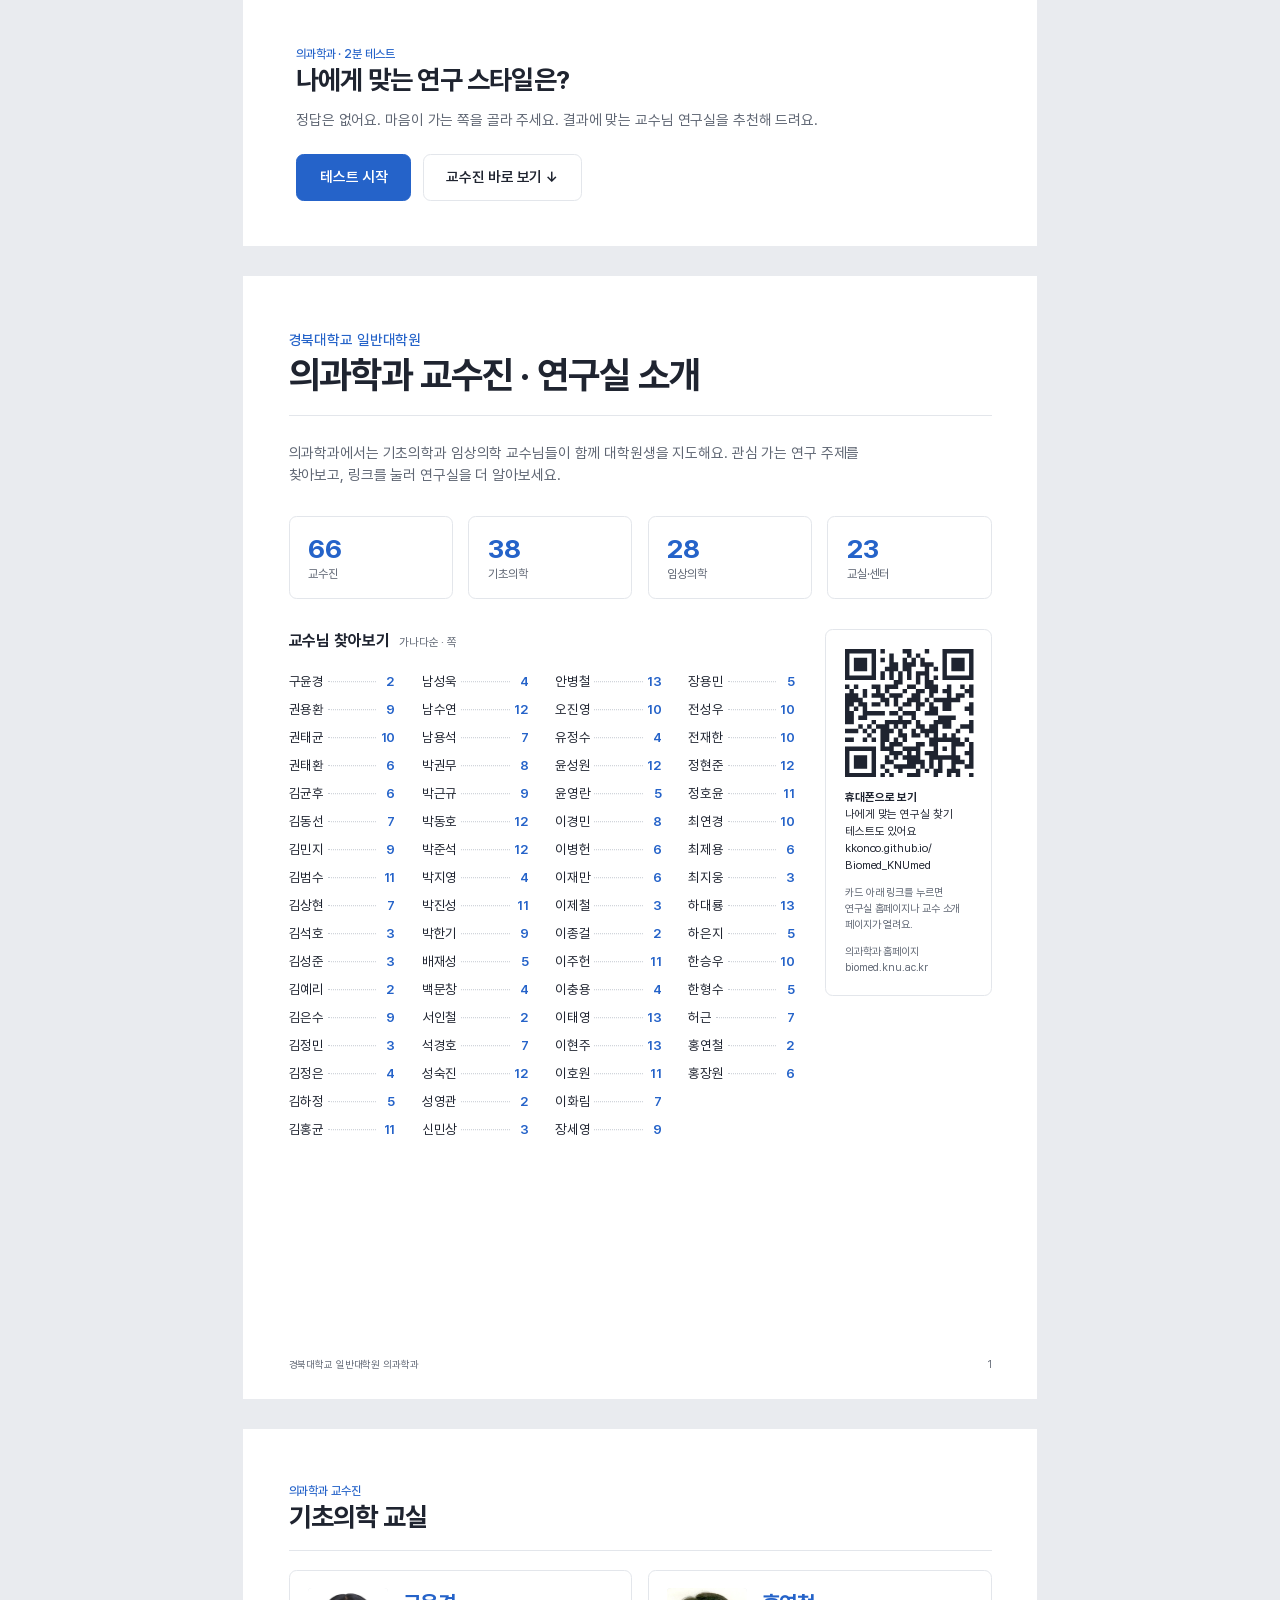
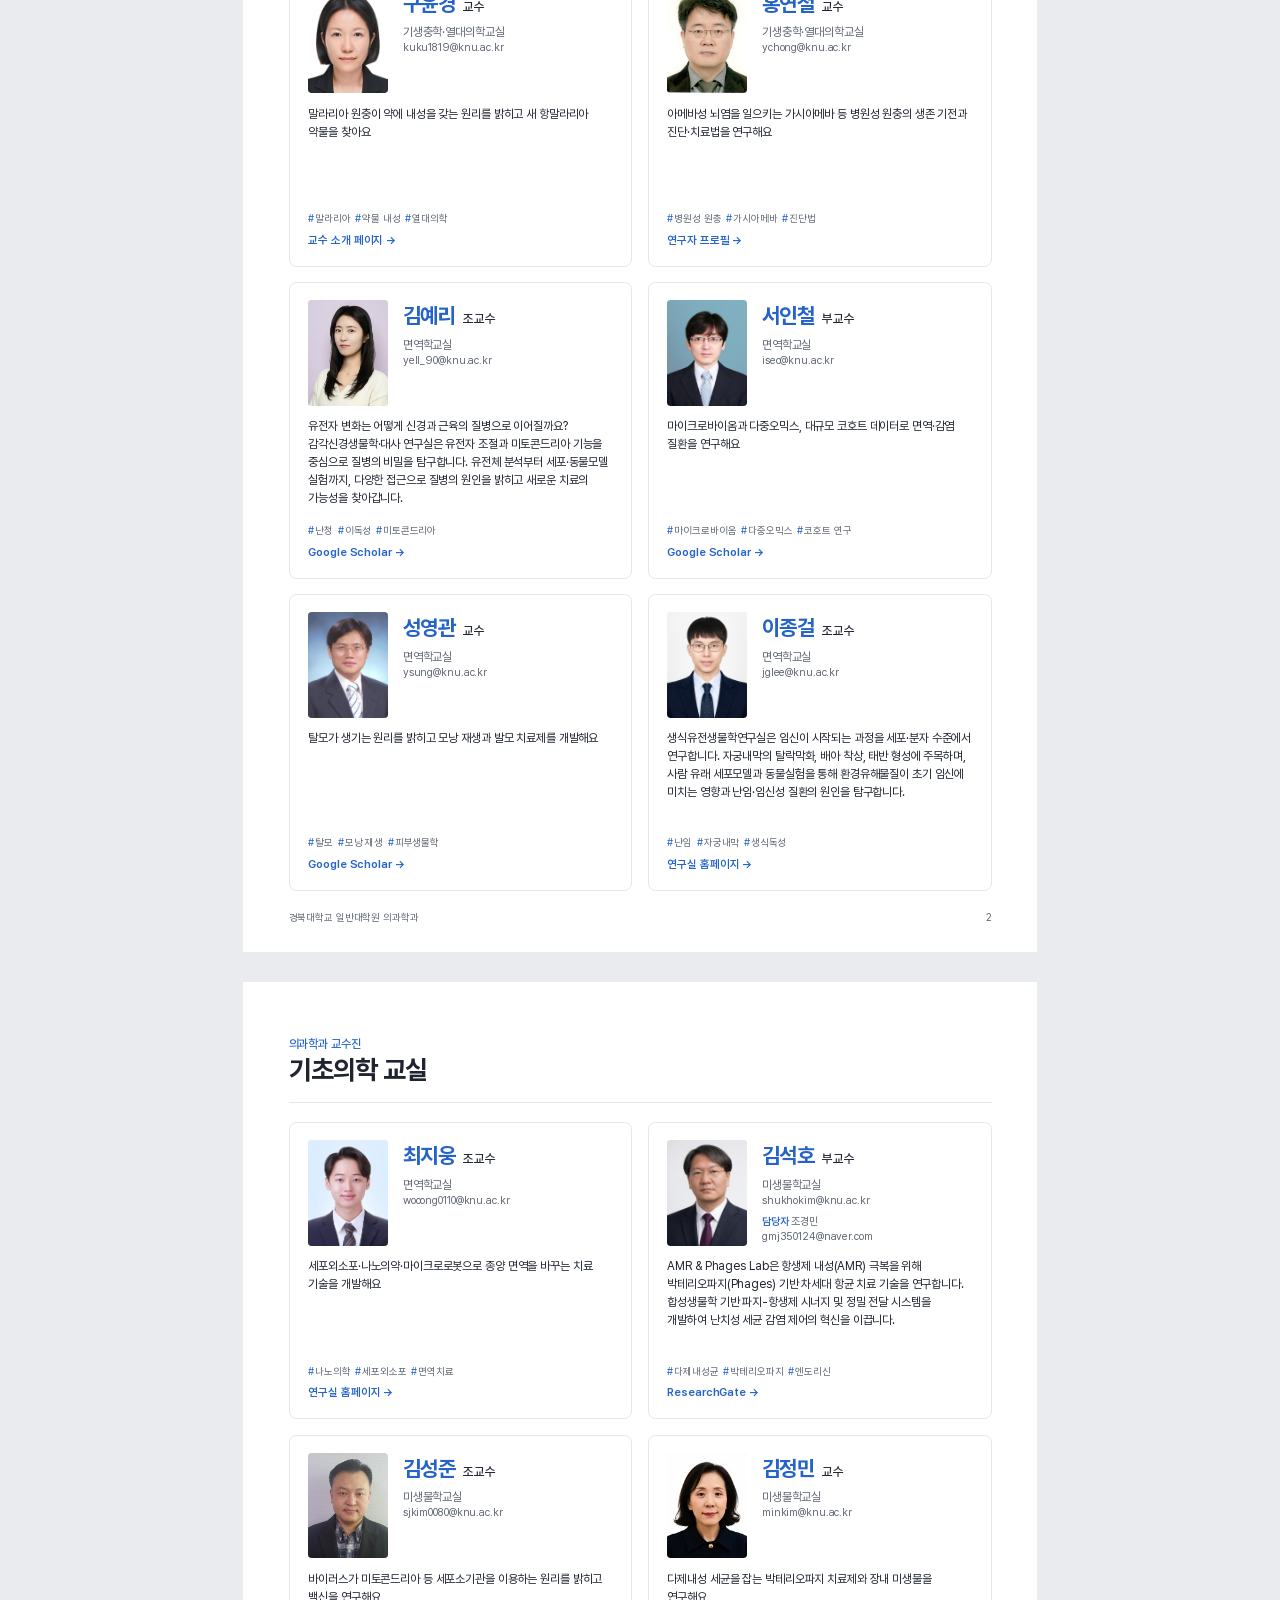
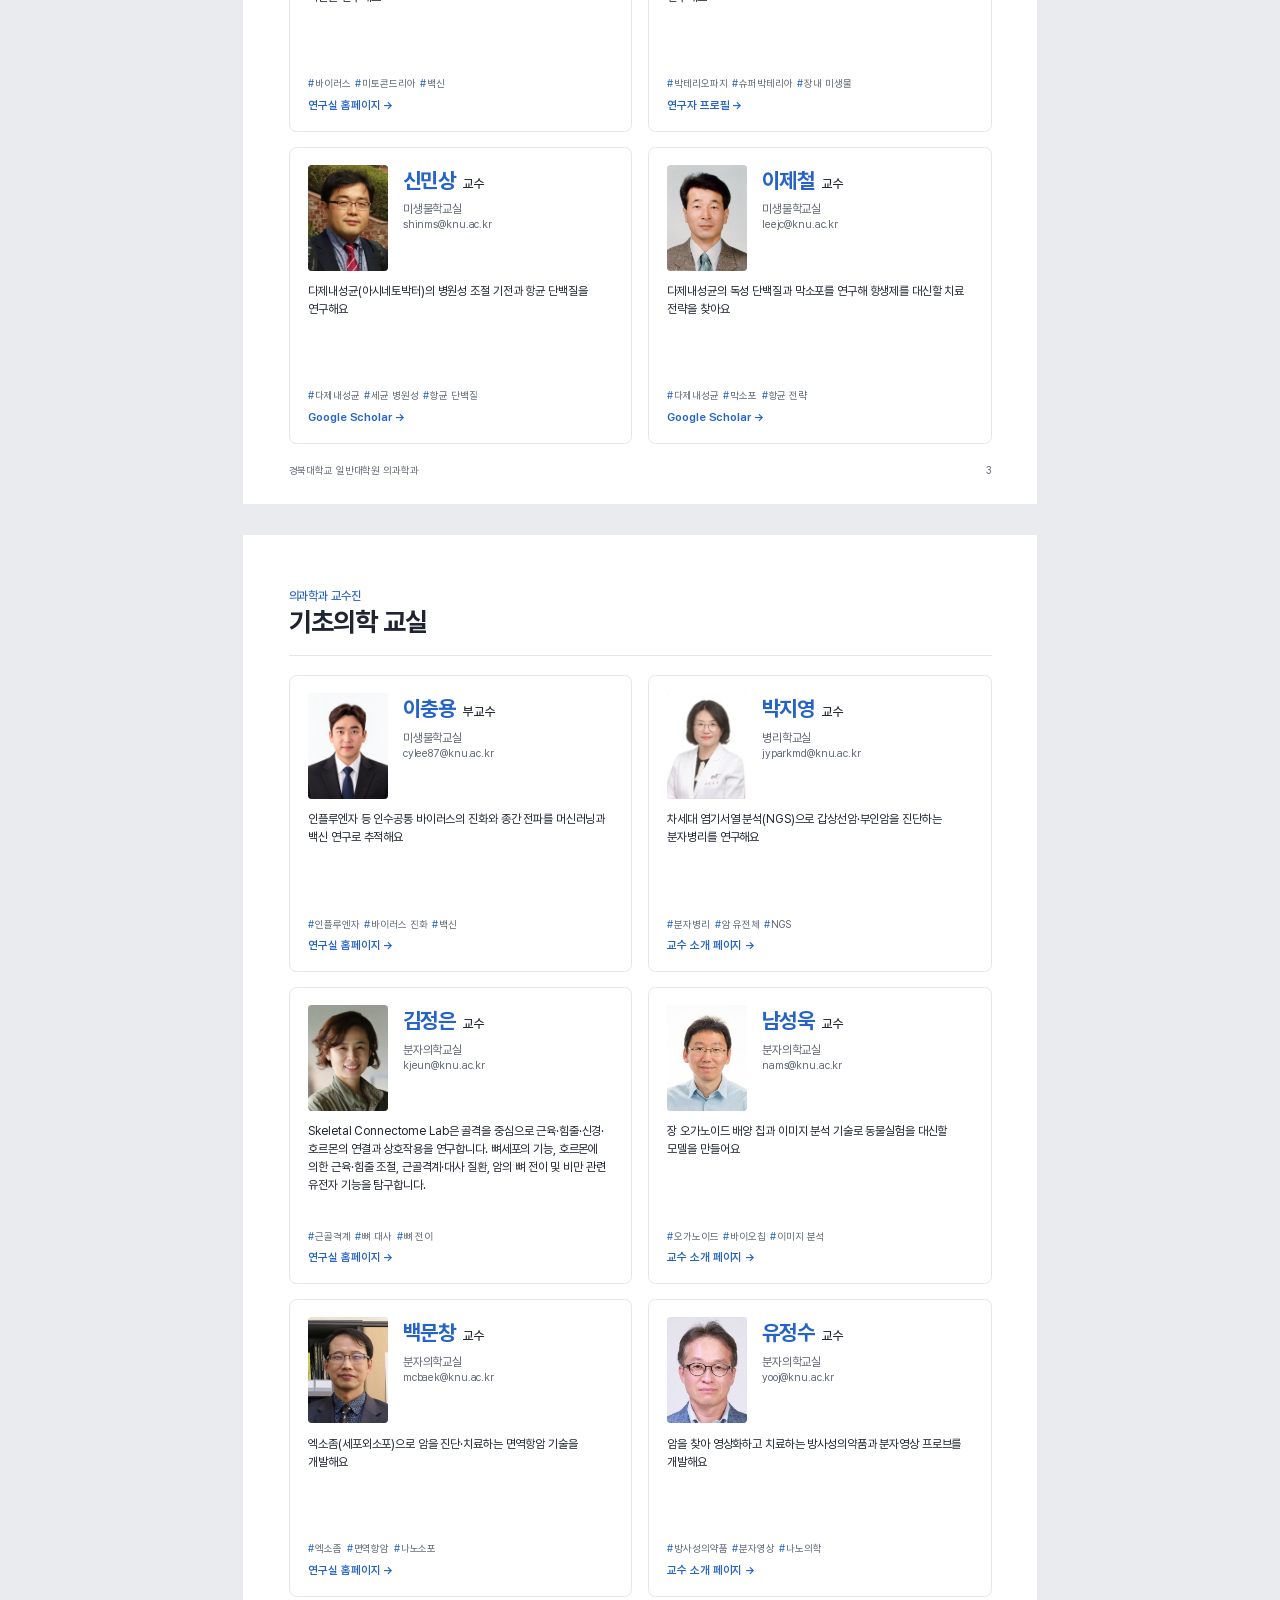
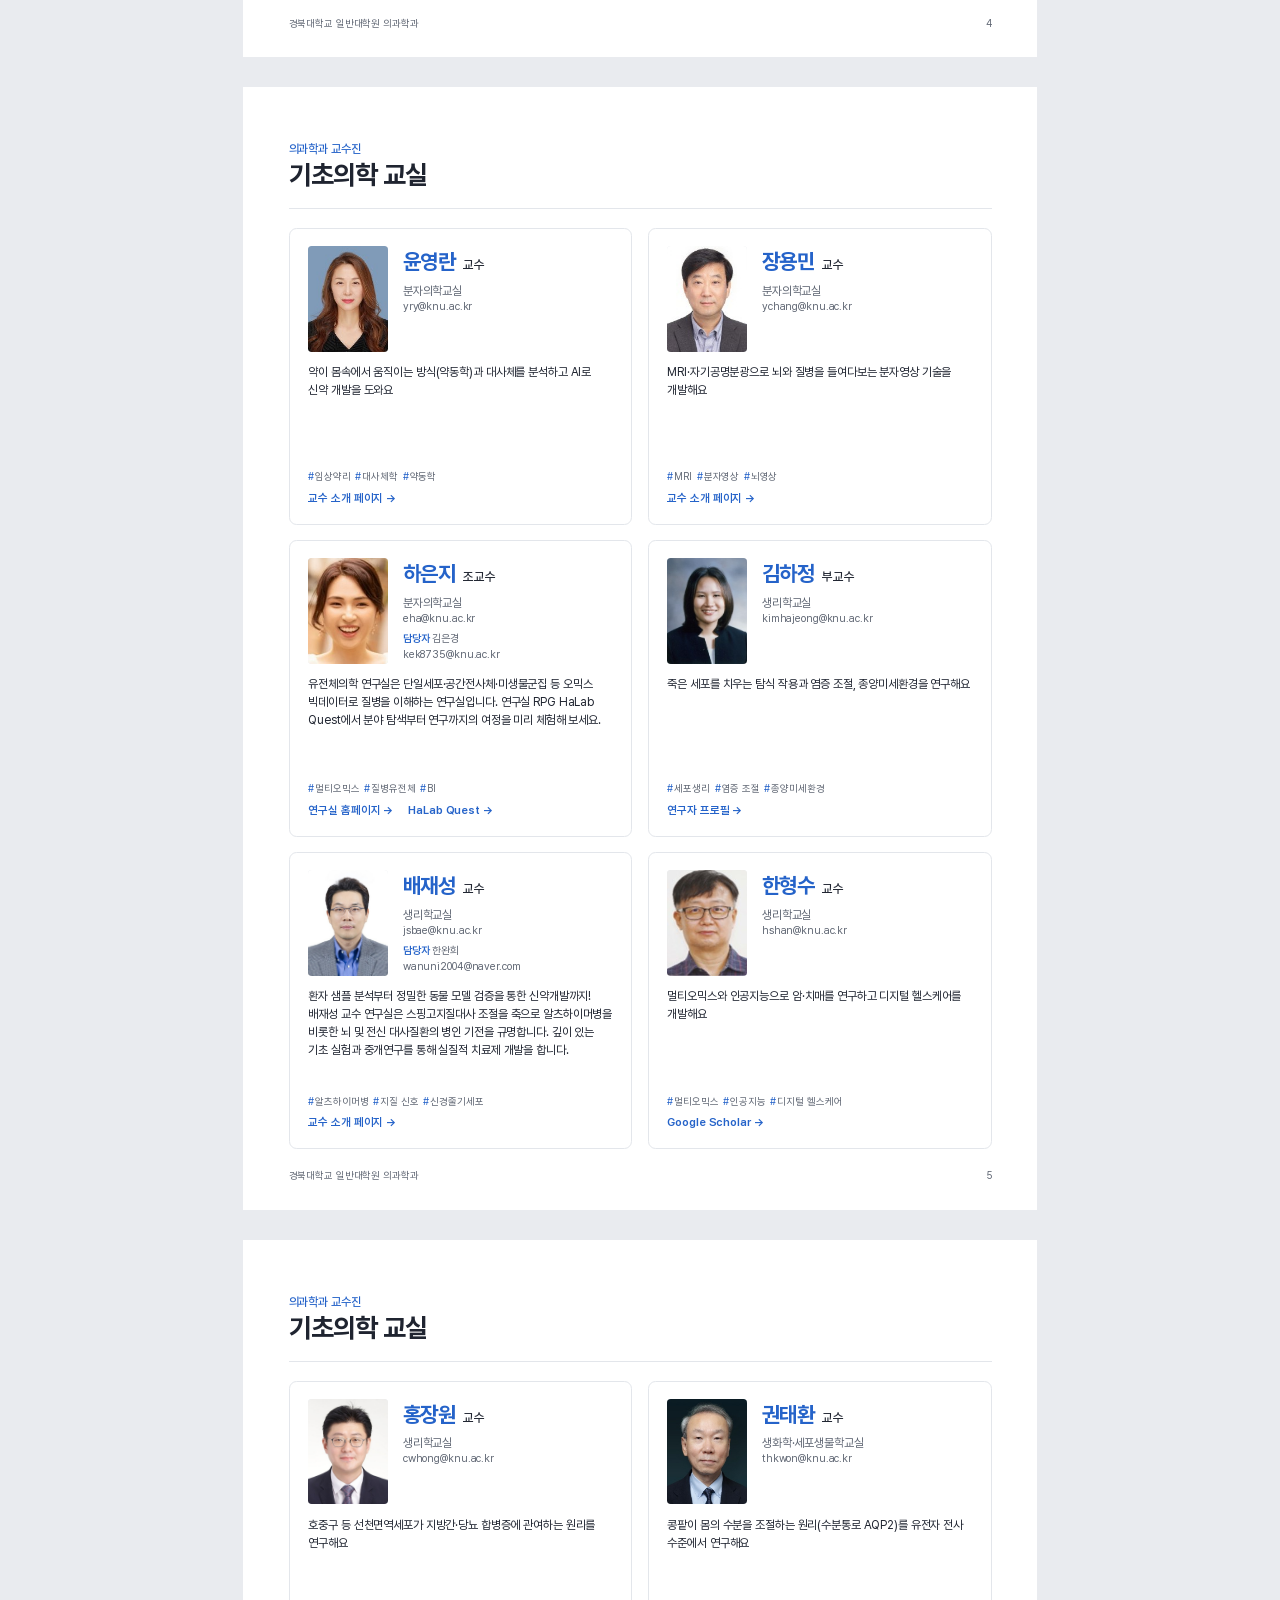
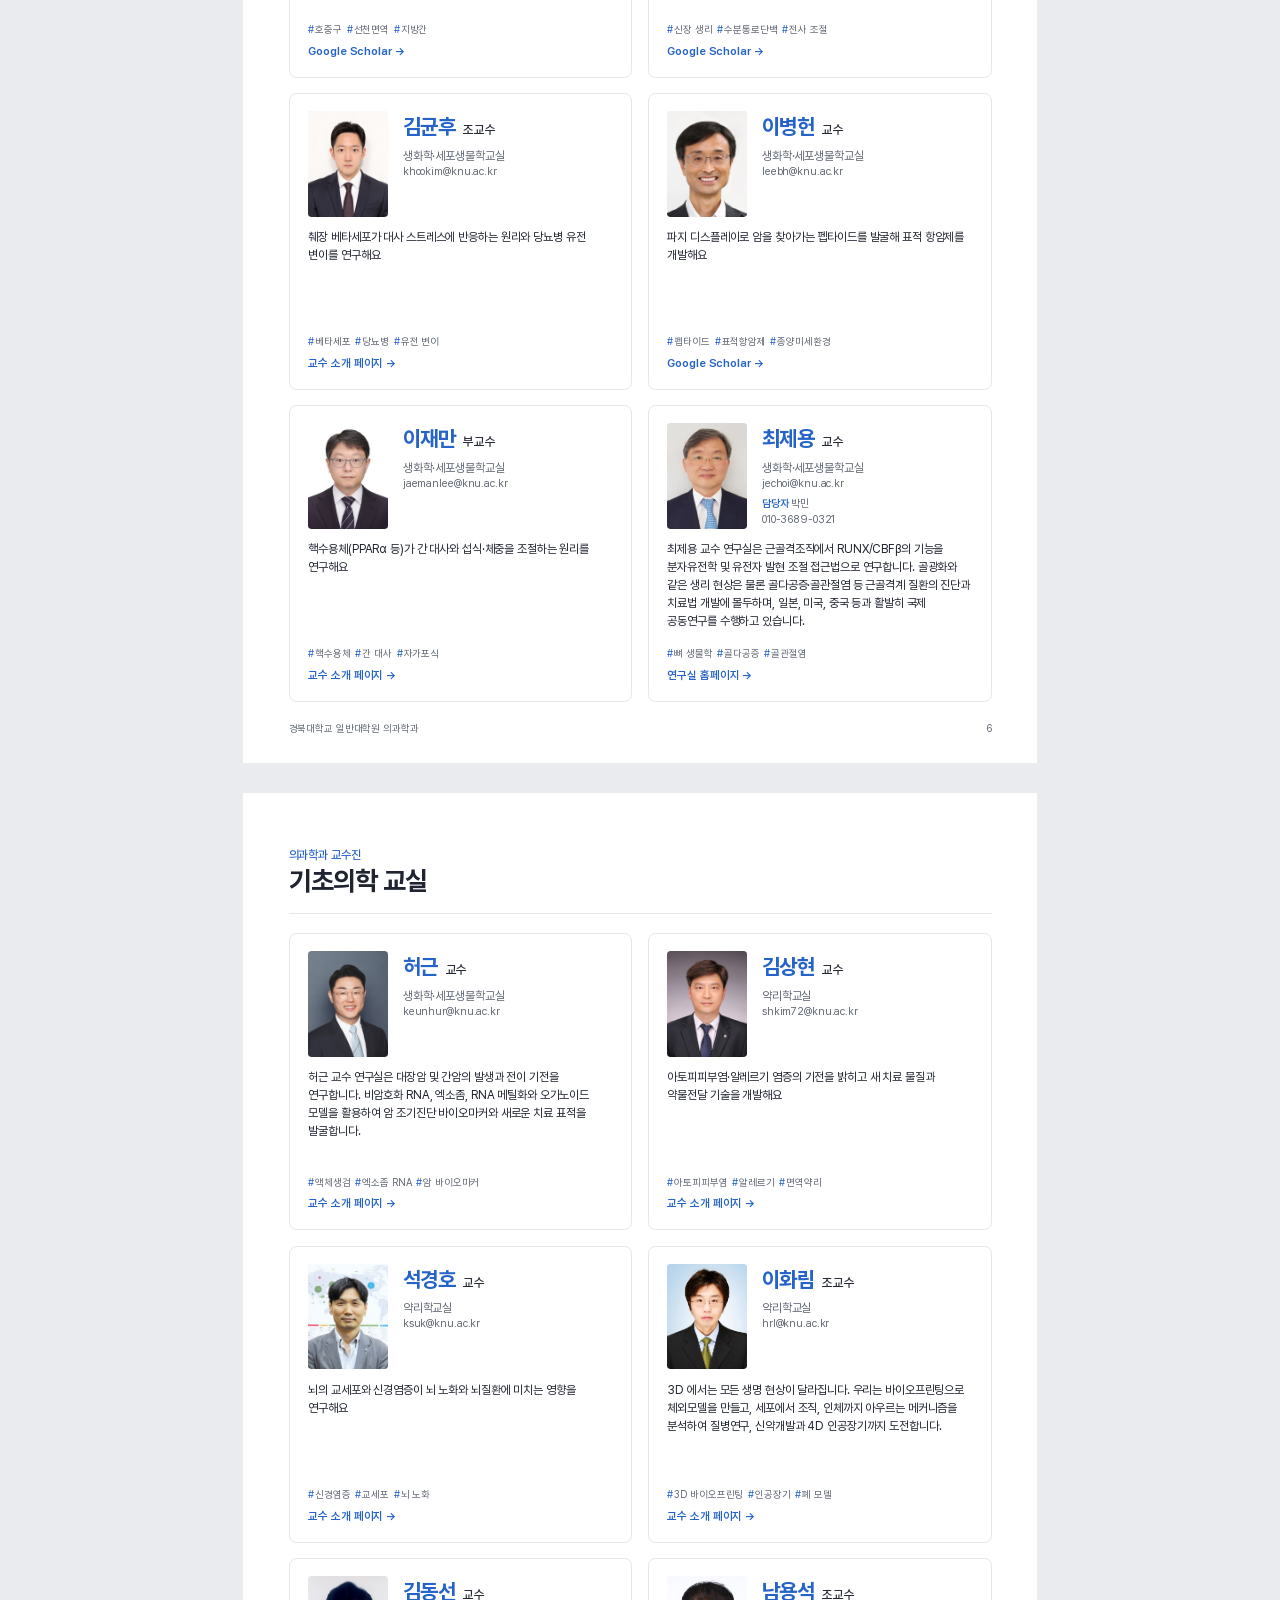
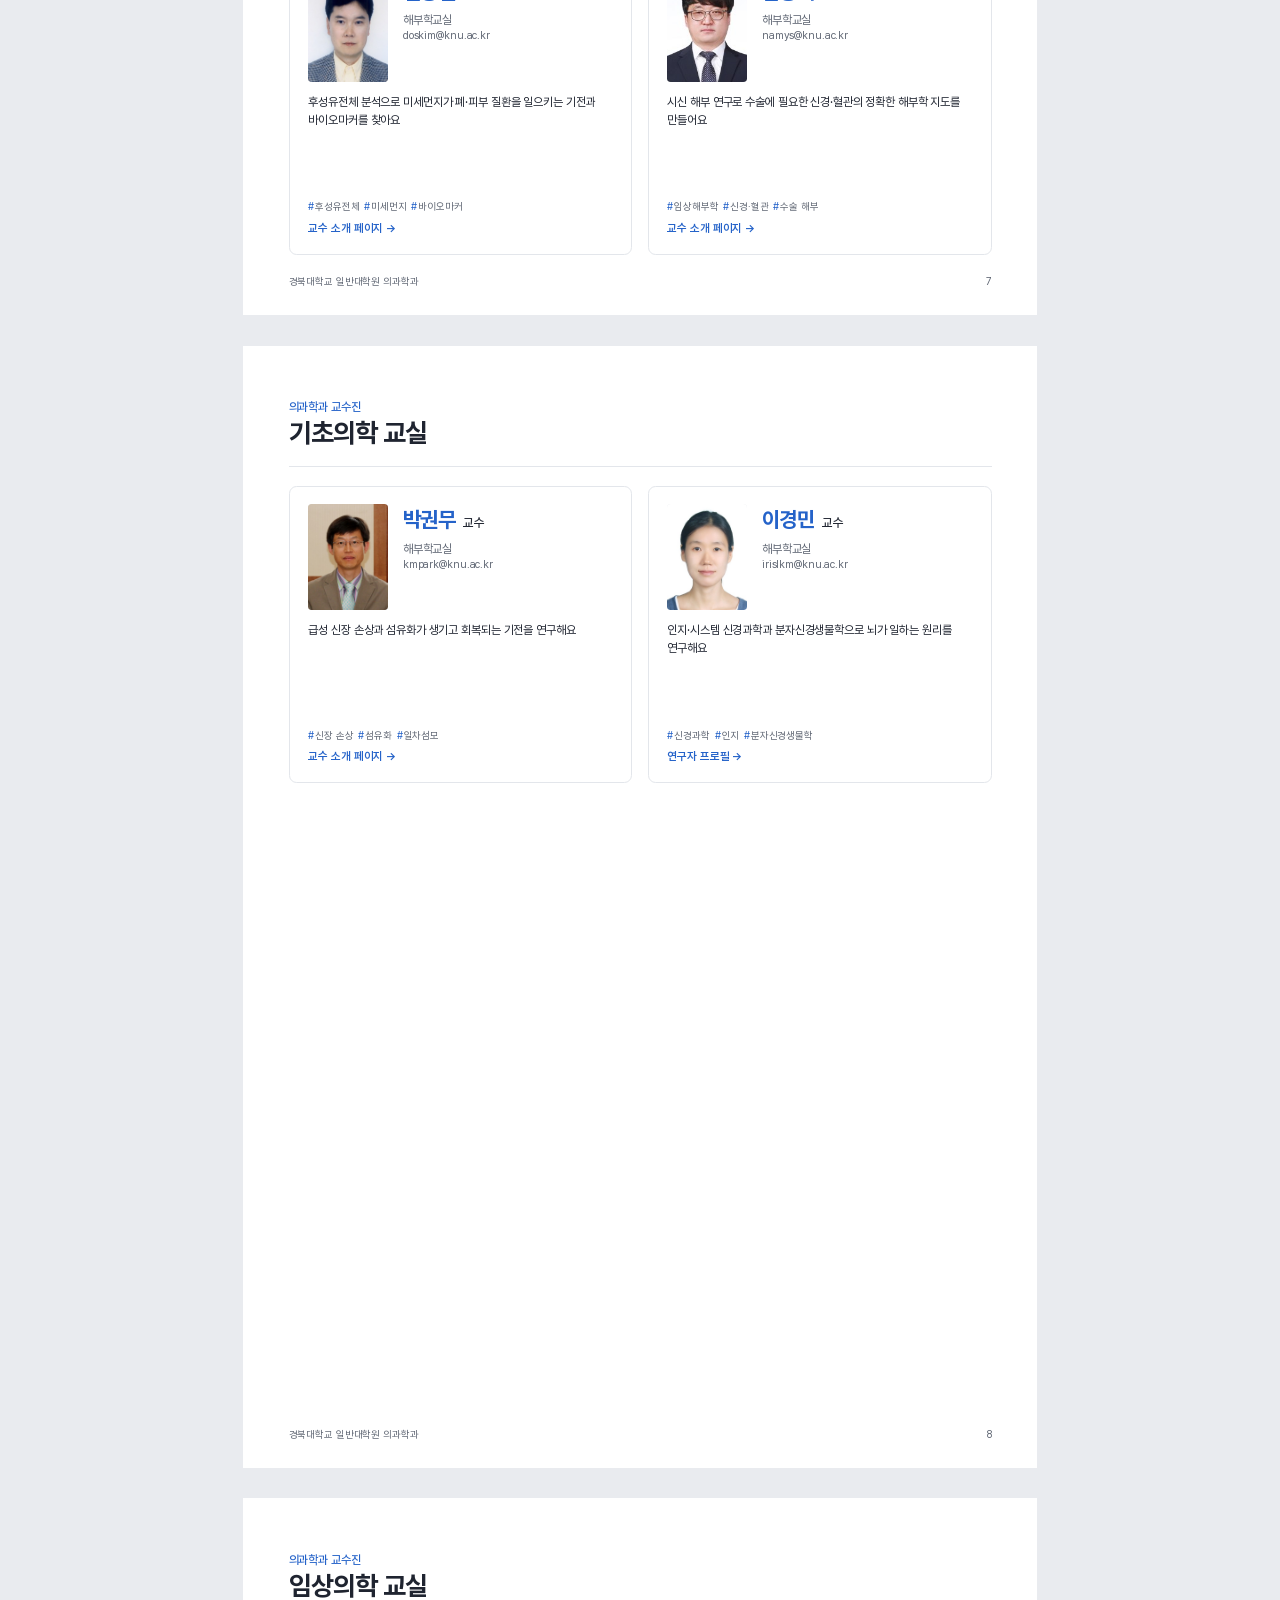
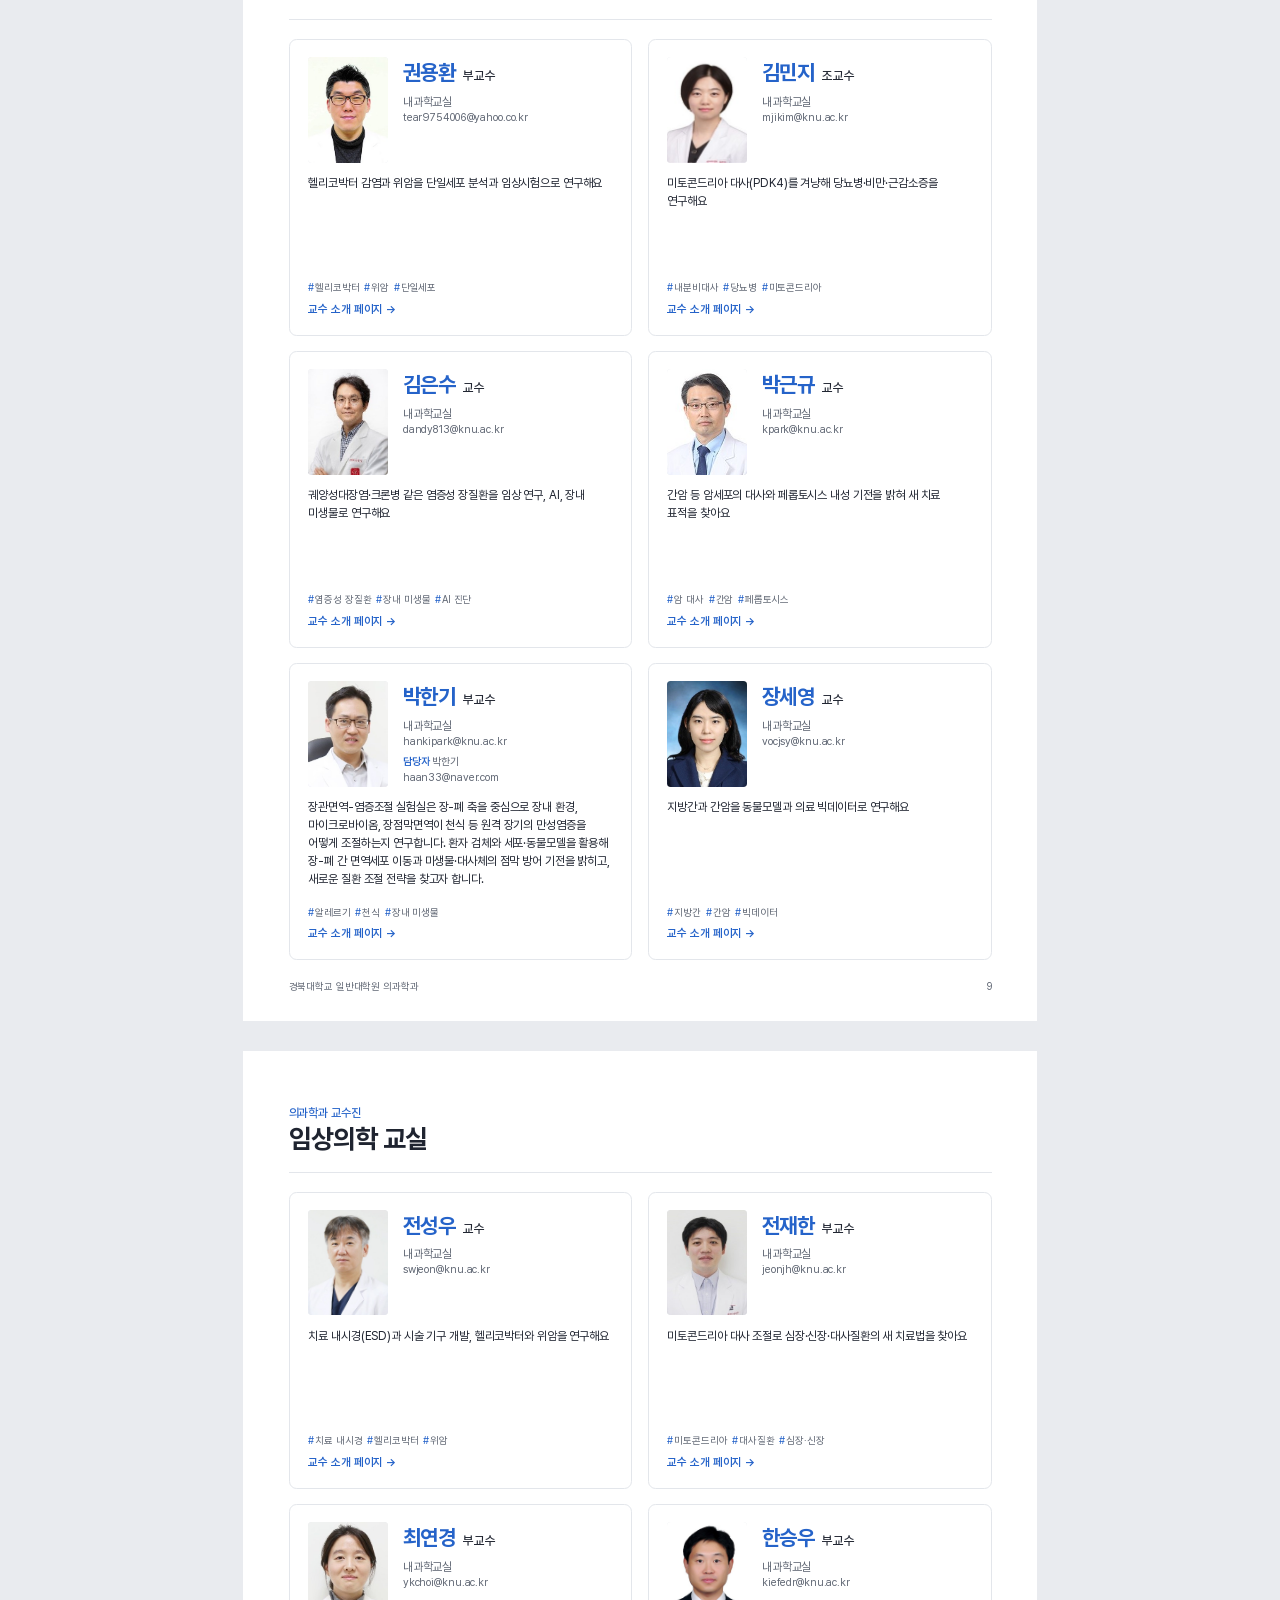
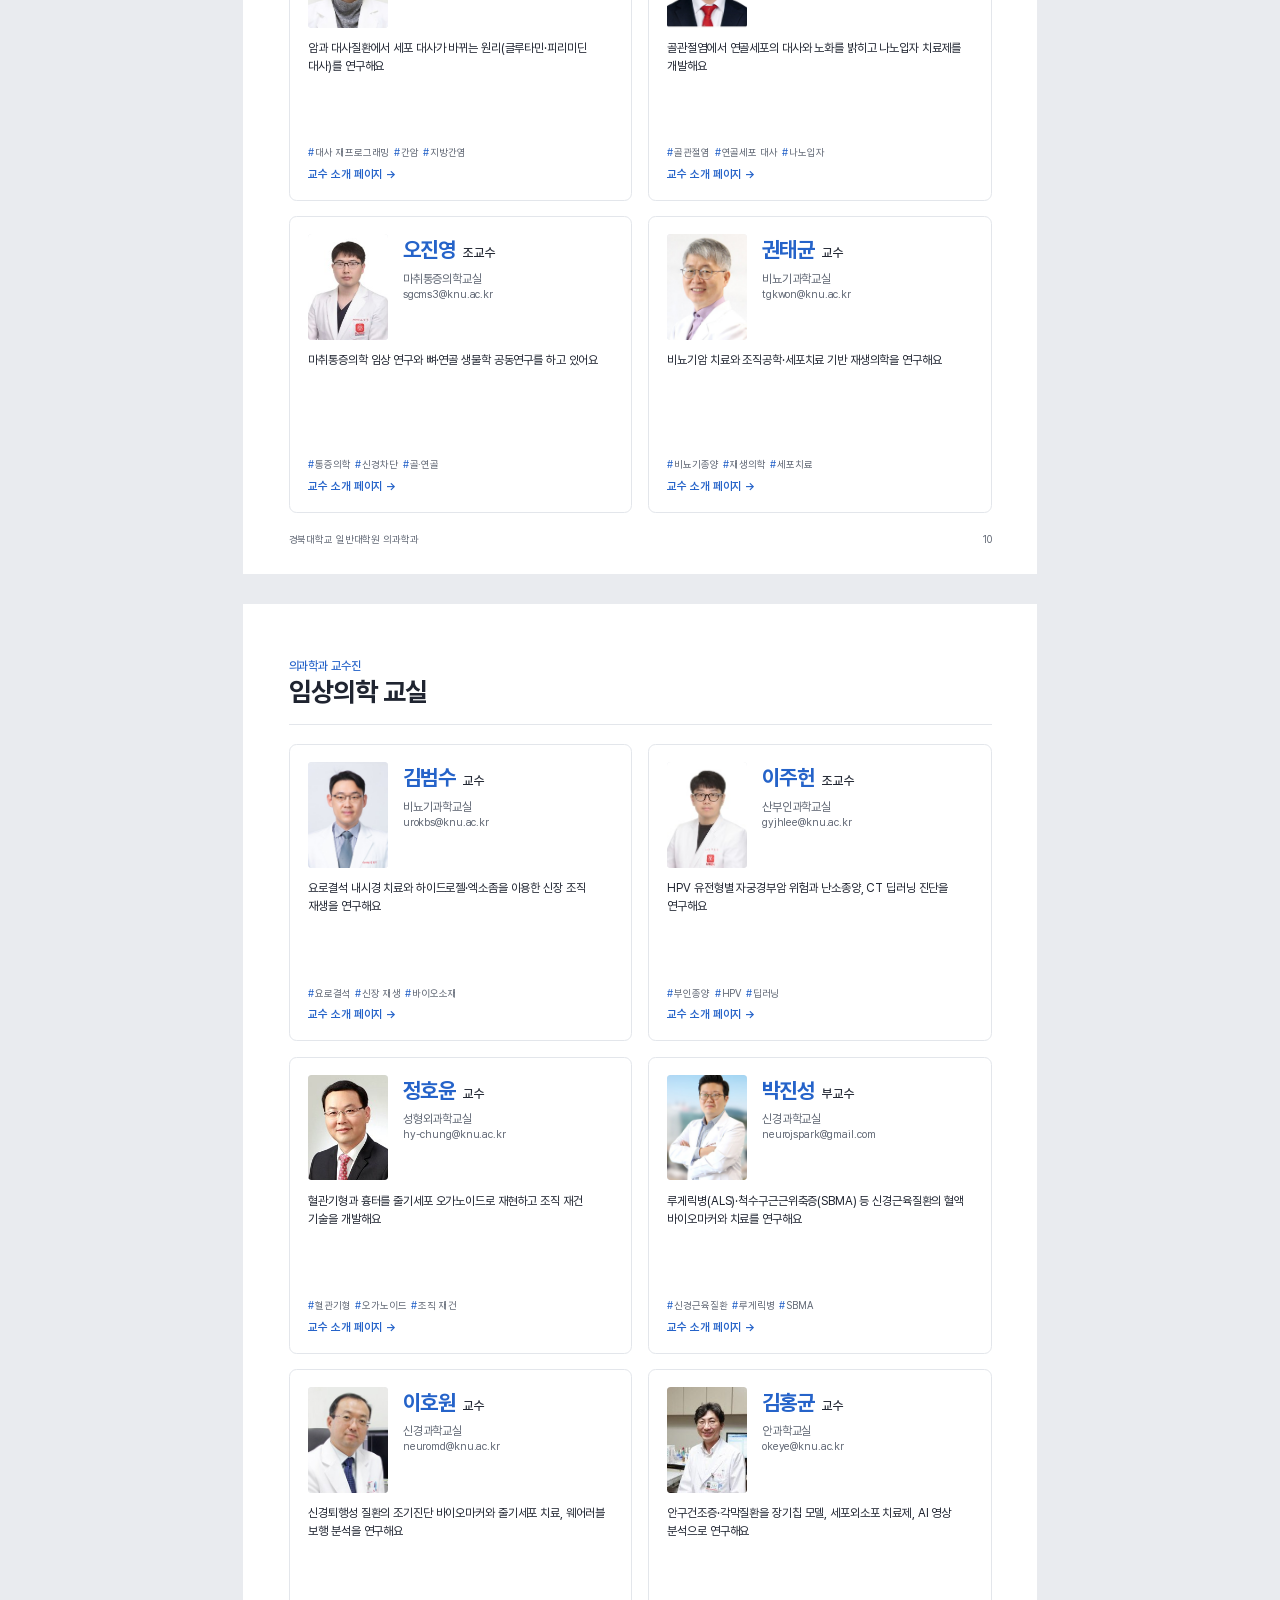
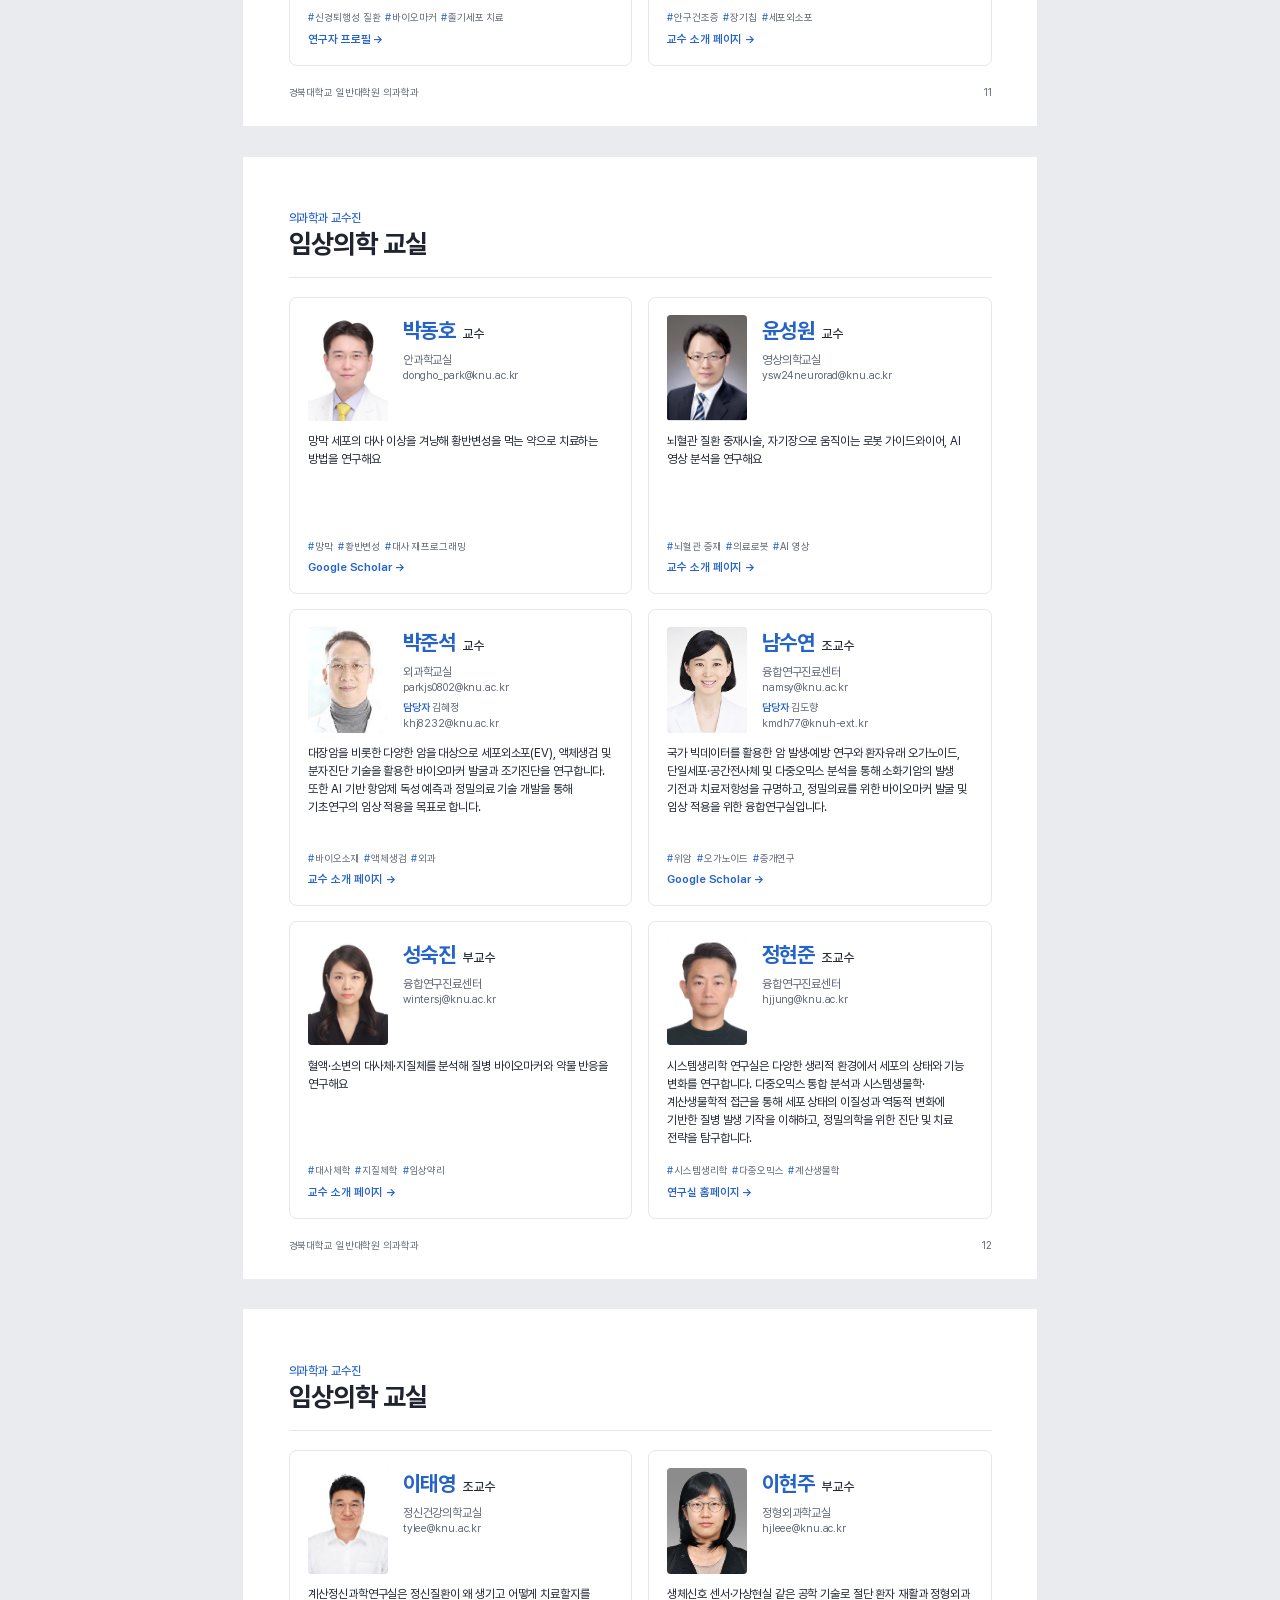
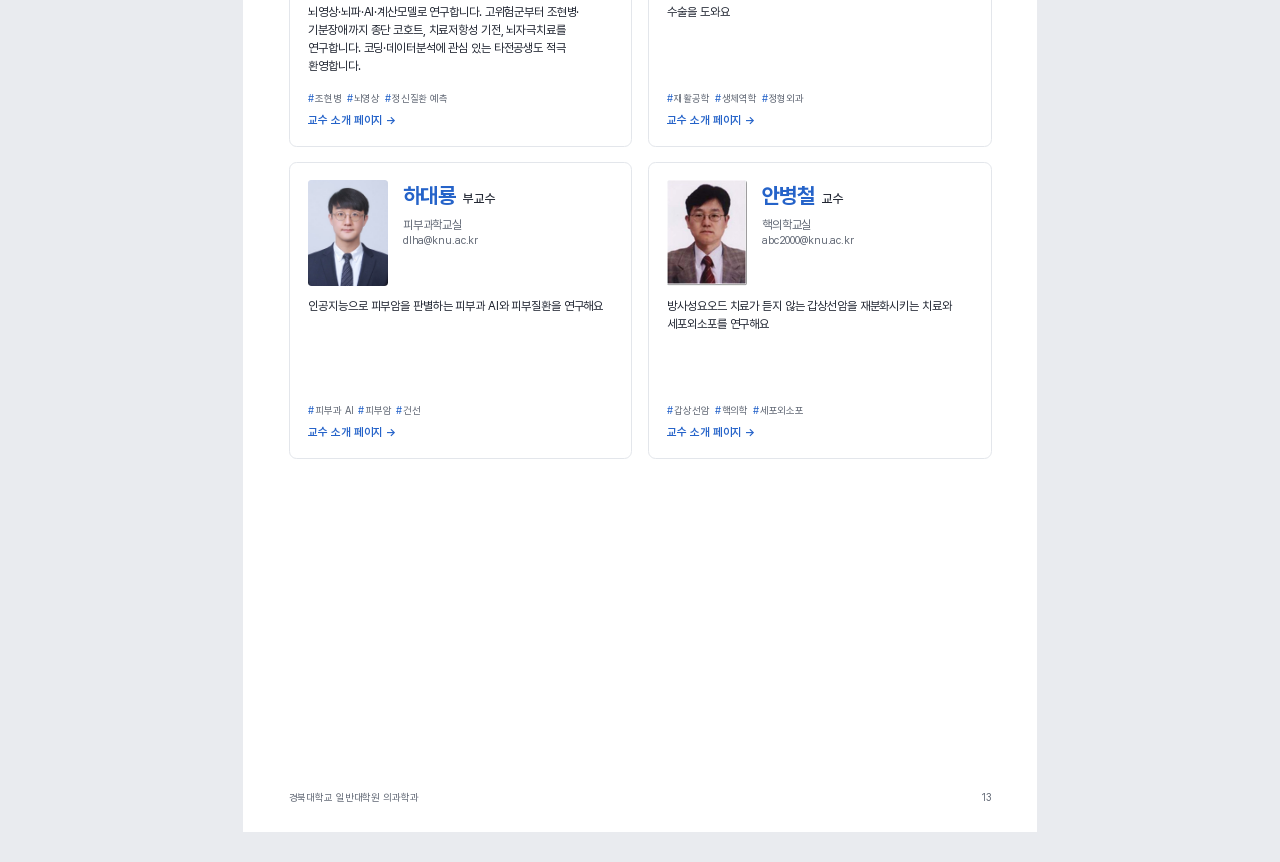
==== commit 6eb45d38: "Show each professor's email on the card; skip 담당자 line when it repeats it Co-Authored-By: Claude Opu" ====
--- a/namebook/namebook.html
+++ b/namebook/namebook.html
@@ -38,7 +38,8 @@
 .name { color: var(--accent); font-size: 16pt; font-weight: 700; letter-spacing: -0.02em; }
 .rank { font-size: 9.5pt; font-weight: 500; }
 .dept { color: var(--sub); font-size: 9pt; margin-top: 1mm; }
-.contact { margin-top: 3mm; color: var(--sub); font-size: 8pt; line-height: 1.45; }
+.mail { color: var(--sub); font-size: 8pt; line-height: 1.4; }
+.contact { margin-top: 1.2mm; color: var(--sub); font-size: 8pt; line-height: 1.45; }
 .contact span { color: var(--accent); font-weight: 600; }
 .about { grid-column: 1 / 3; grid-row: 2; display: flex; flex-direction: column; gap: 1.5mm; }
 .line { font-size: 9pt; line-height: 1.5; }
@@ -121,7 +122,7 @@
   .photo { width: 76px; height: 101px; border-radius: 6px; }
   .id { grid-column: 2; }
   .name { font-size: 20px; }
-  .rank, .dept, .contact { font-size: 13px; }
+  .rank, .dept, .mail, .contact { font-size: 13px; }
   .about { grid-column: 1 / 3; gap: 10px; }
   .line { font-size: 15px; }
   .kw li { font-size: 12px; }
@@ -189,6 +190,7 @@
   <div class="id">
     <h3><span class="name">구윤경</span><span class="rank">교수</span></h3>
     <p class="dept">기생충학·열대의학교실</p>
+    <p class="mail"><a href="mailto:kuku1819@knu.ac.kr">kuku1819@knu.ac.kr</a></p>
     
   </div>
   <div class="about">
@@ -201,6 +203,7 @@
   <div class="id">
     <h3><span class="name">홍연철</span><span class="rank">교수</span></h3>
     <p class="dept">기생충학·열대의학교실</p>
+    <p class="mail"><a href="mailto:ychong@knu.ac.kr">ychong@knu.ac.kr</a></p>
     
   </div>
   <div class="about">
@@ -213,7 +216,8 @@
   <div class="id">
     <h3><span class="name">김예리</span><span class="rank">조교수</span></h3>
     <p class="dept">면역학교실</p>
-    <p class="contact"><span>담당자</span> 김예리<br>yell_90@knu.ac.kr</p>
+    <p class="mail"><a href="mailto:yell_90@knu.ac.kr">yell_90@knu.ac.kr</a></p>
+    
   </div>
   <div class="about">
     <p class="line">유전자 변화는 어떻게 신경과 근육의 질병으로 이어질까요? 감각신경생물학·대사 연구실은 유전자 조절과 미토콘드리아 기능을 중심으로 질병의 비밀을 탐구합니다. 유전체 분석부터 세포·동물모델 실험까지, 다양한 접근으로 질병의 원인을 밝히고 새로운 치료의 가능성을 찾아갑니다.</p>
@@ -225,6 +229,7 @@
   <div class="id">
     <h3><span class="name">서인철</span><span class="rank">부교수</span></h3>
     <p class="dept">면역학교실</p>
+    <p class="mail"><a href="mailto:iseo@knu.ac.kr">iseo@knu.ac.kr</a></p>
     
   </div>
   <div class="about">
@@ -237,6 +242,7 @@
   <div class="id">
     <h3><span class="name">성영관</span><span class="rank">교수</span></h3>
     <p class="dept">면역학교실</p>
+    <p class="mail"><a href="mailto:ysung@knu.ac.kr">ysung@knu.ac.kr</a></p>
     
   </div>
   <div class="about">
@@ -249,7 +255,8 @@
   <div class="id">
     <h3><span class="name">이종걸</span><span class="rank">조교수</span></h3>
     <p class="dept">면역학교실</p>
-    <p class="contact"><span>담당자</span> 이종걸<br>jglee@knu.ac.kr</p>
+    <p class="mail"><a href="mailto:jglee@knu.ac.kr">jglee@knu.ac.kr</a></p>
+    
   </div>
   <div class="about">
     <p class="line">생식유전생물학연구실은 임신이 시작되는 과정을 세포·분자 수준에서 연구합니다. 자궁내막의 탈락막화, 배아 착상, 태반 형성에 주목하며, 사람 유래 세포모델과 동물실험을 통해 환경유해물질이 초기 임신에 미치는 영향과 난임·임신성 질환의 원인을 탐구합니다.</p>
@@ -265,6 +272,7 @@
   <div class="id">
     <h3><span class="name">최지웅</span><span class="rank">조교수</span></h3>
     <p class="dept">면역학교실</p>
+    <p class="mail"><a href="mailto:wooong0110@knu.ac.kr">wooong0110@knu.ac.kr</a></p>
     
   </div>
   <div class="about">
@@ -277,6 +285,7 @@
   <div class="id">
     <h3><span class="name">김석호</span><span class="rank">부교수</span></h3>
     <p class="dept">미생물학교실</p>
+    <p class="mail"><a href="mailto:shukhokim@knu.ac.kr">shukhokim@knu.ac.kr</a></p>
     <p class="contact"><span>담당자</span> 조경민<br>gmj350124@naver.com</p>
   </div>
   <div class="about">
@@ -289,6 +298,7 @@
   <div class="id">
     <h3><span class="name">김성준</span><span class="rank">조교수</span></h3>
     <p class="dept">미생물학교실</p>
+    <p class="mail"><a href="mailto:sjkim0080@knu.ac.kr">sjkim0080@knu.ac.kr</a></p>
     
   </div>
   <div class="about">
@@ -301,6 +311,7 @@
   <div class="id">
     <h3><span class="name">김정민</span><span class="rank">교수</span></h3>
     <p class="dept">미생물학교실</p>
+    <p class="mail"><a href="mailto:minkim@knu.ac.kr">minkim@knu.ac.kr</a></p>
     
   </div>
   <div class="about">
@@ -313,6 +324,7 @@
   <div class="id">
     <h3><span class="name">신민상</span><span class="rank">교수</span></h3>
     <p class="dept">미생물학교실</p>
+    <p class="mail"><a href="mailto:shinms@knu.ac.kr">shinms@knu.ac.kr</a></p>
     
   </div>
   <div class="about">
@@ -325,6 +337,7 @@
   <div class="id">
     <h3><span class="name">이제철</span><span class="rank">교수</span></h3>
     <p class="dept">미생물학교실</p>
+    <p class="mail"><a href="mailto:leejc@knu.ac.kr">leejc@knu.ac.kr</a></p>
     
   </div>
   <div class="about">
@@ -341,6 +354,7 @@
   <div class="id">
     <h3><span class="name">이충용</span><span class="rank">부교수</span></h3>
     <p class="dept">미생물학교실</p>
+    <p class="mail"><a href="mailto:cylee87@knu.ac.kr">cylee87@knu.ac.kr</a></p>
     
   </div>
   <div class="about">
@@ -353,6 +367,7 @@
   <div class="id">
     <h3><span class="name">박지영</span><span class="rank">교수</span></h3>
     <p class="dept">병리학교실</p>
+    <p class="mail"><a href="mailto:jyparkmd@knu.ac.kr">jyparkmd@knu.ac.kr</a></p>
     
   </div>
   <div class="about">
@@ -365,7 +380,8 @@
   <div class="id">
     <h3><span class="name">김정은</span><span class="rank">교수</span></h3>
     <p class="dept">분자의학교실</p>
-    <p class="contact"><span>담당자</span> 김정은<br>kjeun@knu.ac.kr</p>
+    <p class="mail"><a href="mailto:kjeun@knu.ac.kr">kjeun@knu.ac.kr</a></p>
+    
   </div>
   <div class="about">
     <p class="line">Skeletal Connectome Lab은 골격을 중심으로 근육·힘줄·신경·호르몬의 연결과 상호작용을 연구합니다. 뼈세포의 기능, 호르몬에 의한 근육·힘줄 조절, 근골격계·대사 질환, 암의 뼈 전이 및 비만 관련 유전자 기능을 탐구합니다.</p>
@@ -377,6 +393,7 @@
   <div class="id">
     <h3><span class="name">남성욱</span><span class="rank">교수</span></h3>
     <p class="dept">분자의학교실</p>
+    <p class="mail"><a href="mailto:nams@knu.ac.kr">nams@knu.ac.kr</a></p>
     
   </div>
   <div class="about">
@@ -389,6 +406,7 @@
   <div class="id">
     <h3><span class="name">백문창</span><span class="rank">교수</span></h3>
     <p class="dept">분자의학교실</p>
+    <p class="mail"><a href="mailto:mcbaek@knu.ac.kr">mcbaek@knu.ac.kr</a></p>
     
   </div>
   <div class="about">
@@ -401,6 +419,7 @@
   <div class="id">
     <h3><span class="name">유정수</span><span class="rank">교수</span></h3>
     <p class="dept">분자의학교실</p>
+    <p class="mail"><a href="mailto:yooj@knu.ac.kr">yooj@knu.ac.kr</a></p>
     
   </div>
   <div class="about">
@@ -417,6 +436,7 @@
   <div class="id">
     <h3><span class="name">윤영란</span><span class="rank">교수</span></h3>
     <p class="dept">분자의학교실</p>
+    <p class="mail"><a href="mailto:yry@knu.ac.kr">yry@knu.ac.kr</a></p>
     
   </div>
   <div class="about">
@@ -429,6 +449,7 @@
   <div class="id">
     <h3><span class="name">장용민</span><span class="rank">교수</span></h3>
     <p class="dept">분자의학교실</p>
+    <p class="mail"><a href="mailto:ychang@knu.ac.kr">ychang@knu.ac.kr</a></p>
     
   </div>
   <div class="about">
@@ -441,6 +462,7 @@
   <div class="id">
     <h3><span class="name">하은지</span><span class="rank">조교수</span></h3>
     <p class="dept">분자의학교실</p>
+    <p class="mail"><a href="mailto:eha@knu.ac.kr">eha@knu.ac.kr</a></p>
     <p class="contact"><span>담당자</span> 김은경<br>kek8735@knu.ac.kr</p>
   </div>
   <div class="about">
@@ -453,6 +475,7 @@
   <div class="id">
     <h3><span class="name">김하정</span><span class="rank">부교수</span></h3>
     <p class="dept">생리학교실</p>
+    <p class="mail"><a href="mailto:kimhajeong@knu.ac.kr">kimhajeong@knu.ac.kr</a></p>
     
   </div>
   <div class="about">
@@ -465,6 +488,7 @@
   <div class="id">
     <h3><span class="name">배재성</span><span class="rank">교수</span></h3>
     <p class="dept">생리학교실</p>
+    <p class="mail"><a href="mailto:jsbae@knu.ac.kr">jsbae@knu.ac.kr</a></p>
     <p class="contact"><span>담당자</span> 한완희<br>wanuni2004@naver.com</p>
   </div>
   <div class="about">
@@ -477,6 +501,7 @@
   <div class="id">
     <h3><span class="name">한형수</span><span class="rank">교수</span></h3>
     <p class="dept">생리학교실</p>
+    <p class="mail"><a href="mailto:hshan@knu.ac.kr">hshan@knu.ac.kr</a></p>
     
   </div>
   <div class="about">
@@ -493,6 +518,7 @@
   <div class="id">
     <h3><span class="name">홍장원</span><span class="rank">교수</span></h3>
     <p class="dept">생리학교실</p>
+    <p class="mail"><a href="mailto:cwhong@knu.ac.kr">cwhong@knu.ac.kr</a></p>
     
   </div>
   <div class="about">
@@ -505,6 +531,7 @@
   <div class="id">
     <h3><span class="name">권태환</span><span class="rank">교수</span></h3>
     <p class="dept">생화학·세포생물학교실</p>
+    <p class="mail"><a href="mailto:thkwon@knu.ac.kr">thkwon@knu.ac.kr</a></p>
     
   </div>
   <div class="about">
@@ -517,6 +544,7 @@
   <div class="id">
     <h3><span class="name">김균후</span><span class="rank">조교수</span></h3>
     <p class="dept">생화학·세포생물학교실</p>
+    <p class="mail"><a href="mailto:khookim@knu.ac.kr">khookim@knu.ac.kr</a></p>
     
   </div>
   <div class="about">
@@ -529,6 +557,7 @@
   <div class="id">
     <h3><span class="name">이병헌</span><span class="rank">교수</span></h3>
     <p class="dept">생화학·세포생물학교실</p>
+    <p class="mail"><a href="mailto:leebh@knu.ac.kr">leebh@knu.ac.kr</a></p>
     
   </div>
   <div class="about">
@@ -541,6 +570,7 @@
   <div class="id">
     <h3><span class="name">이재만</span><span class="rank">부교수</span></h3>
     <p class="dept">생화학·세포생물학교실</p>
+    <p class="mail"><a href="mailto:jaemanlee@knu.ac.kr">jaemanlee@knu.ac.kr</a></p>
     
   </div>
   <div class="about">
@@ -553,6 +583,7 @@
   <div class="id">
     <h3><span class="name">최제용</span><span class="rank">교수</span></h3>
     <p class="dept">생화학·세포생물학교실</p>
+    <p class="mail"><a href="mailto:jechoi@knu.ac.kr">jechoi@knu.ac.kr</a></p>
     <p class="contact"><span>담당자</span> 박민<br>010-3689-0321</p>
   </div>
   <div class="about">
@@ -569,7 +600,8 @@
   <div class="id">
     <h3><span class="name">허근</span><span class="rank">교수</span></h3>
     <p class="dept">생화학·세포생물학교실</p>
-    <p class="contact"><span>담당자</span> 허근<br>keunhur@knu.ac.kr</p>
+    <p class="mail"><a href="mailto:keunhur@knu.ac.kr">keunhur@knu.ac.kr</a></p>
+    
   </div>
   <div class="about">
     <p class="line">허근 교수 연구실은 대장암 및 간암의 발생과 전이 기전을 연구합니다. 비암호화 RNA, 엑소좀, RNA 메틸화와 오가노이드 모델을 활용하여 암 조기진단 바이오마커와 새로운 치료 표적을 발굴합니다.</p>
@@ -581,6 +613,7 @@
   <div class="id">
     <h3><span class="name">김상현</span><span class="rank">교수</span></h3>
     <p class="dept">약리학교실</p>
+    <p class="mail"><a href="mailto:shkim72@knu.ac.kr">shkim72@knu.ac.kr</a></p>
     
   </div>
   <div class="about">
@@ -593,6 +626,7 @@
   <div class="id">
     <h3><span class="name">석경호</span><span class="rank">교수</span></h3>
     <p class="dept">약리학교실</p>
+    <p class="mail"><a href="mailto:ksuk@knu.ac.kr">ksuk@knu.ac.kr</a></p>
     
   </div>
   <div class="about">
@@ -605,7 +639,8 @@
   <div class="id">
     <h3><span class="name">이화림</span><span class="rank">조교수</span></h3>
     <p class="dept">약리학교실</p>
-    <p class="contact"><span>담당자</span> 이화림<br>hrl@knu.ac.kr</p>
+    <p class="mail"><a href="mailto:hrl@knu.ac.kr">hrl@knu.ac.kr</a></p>
+    
   </div>
   <div class="about">
     <p class="line">3D 에서는 모든 생명 현상이 달라집니다. 우리는 바이오프린팅으로 체외모델을 만들고, 세포에서 조직, 인체까지 아우르는 메커니즘을 분석하여 질병연구, 신약개발과 4D 인공장기까지 도전합니다.</p>
@@ -617,6 +652,7 @@
   <div class="id">
     <h3><span class="name">김동선</span><span class="rank">교수</span></h3>
     <p class="dept">해부학교실</p>
+    <p class="mail"><a href="mailto:doskim@knu.ac.kr">doskim@knu.ac.kr</a></p>
     
   </div>
   <div class="about">
@@ -629,6 +665,7 @@
   <div class="id">
     <h3><span class="name">남용석</span><span class="rank">조교수</span></h3>
     <p class="dept">해부학교실</p>
+    <p class="mail"><a href="mailto:namys@knu.ac.kr">namys@knu.ac.kr</a></p>
     
   </div>
   <div class="about">
@@ -645,6 +682,7 @@
   <div class="id">
     <h3><span class="name">박권무</span><span class="rank">교수</span></h3>
     <p class="dept">해부학교실</p>
+    <p class="mail"><a href="mailto:kmpark@knu.ac.kr">kmpark@knu.ac.kr</a></p>
     
   </div>
   <div class="about">
@@ -657,6 +695,7 @@
   <div class="id">
     <h3><span class="name">이경민</span><span class="rank">교수</span></h3>
     <p class="dept">해부학교실</p>
+    <p class="mail"><a href="mailto:irislkm@knu.ac.kr">irislkm@knu.ac.kr</a></p>
     
   </div>
   <div class="about">
@@ -673,6 +712,7 @@
   <div class="id">
     <h3><span class="name">권용환</span><span class="rank">부교수</span></h3>
     <p class="dept">내과학교실</p>
+    <p class="mail"><a href="mailto:tear9754006@yahoo.co.kr">tear9754006@yahoo.co.kr</a></p>
     
   </div>
   <div class="about">
@@ -685,6 +725,7 @@
   <div class="id">
     <h3><span class="name">김민지</span><span class="rank">조교수</span></h3>
     <p class="dept">내과학교실</p>
+    <p class="mail"><a href="mailto:mjikim@knu.ac.kr">mjikim@knu.ac.kr</a></p>
     
   </div>
   <div class="about">
@@ -697,6 +738,7 @@
   <div class="id">
     <h3><span class="name">김은수</span><span class="rank">교수</span></h3>
     <p class="dept">내과학교실</p>
+    <p class="mail"><a href="mailto:dandy813@knu.ac.kr">dandy813@knu.ac.kr</a></p>
     
   </div>
   <div class="about">
@@ -709,6 +751,7 @@
   <div class="id">
     <h3><span class="name">박근규</span><span class="rank">교수</span></h3>
     <p class="dept">내과학교실</p>
+    <p class="mail"><a href="mailto:kpark@knu.ac.kr">kpark@knu.ac.kr</a></p>
     
   </div>
   <div class="about">
@@ -721,6 +764,7 @@
   <div class="id">
     <h3><span class="name">박한기</span><span class="rank">부교수</span></h3>
     <p class="dept">내과학교실</p>
+    <p class="mail"><a href="mailto:hankipark@knu.ac.kr">hankipark@knu.ac.kr</a></p>
     <p class="contact"><span>담당자</span> 박한기<br>haan33@naver.com</p>
   </div>
   <div class="about">
@@ -733,6 +777,7 @@
   <div class="id">
     <h3><span class="name">장세영</span><span class="rank">교수</span></h3>
     <p class="dept">내과학교실</p>
+    <p class="mail"><a href="mailto:vocjsy@knu.ac.kr">vocjsy@knu.ac.kr</a></p>
     
   </div>
   <div class="about">
@@ -749,6 +794,7 @@
   <div class="id">
     <h3><span class="name">전성우</span><span class="rank">교수</span></h3>
     <p class="dept">내과학교실</p>
+    <p class="mail"><a href="mailto:swjeon@knu.ac.kr">swjeon@knu.ac.kr</a></p>
     
   </div>
   <div class="about">
@@ -761,6 +807,7 @@
   <div class="id">
     <h3><span class="name">전재한</span><span class="rank">부교수</span></h3>
     <p class="dept">내과학교실</p>
+    <p class="mail"><a href="mailto:jeonjh@knu.ac.kr">jeonjh@knu.ac.kr</a></p>
     
   </div>
   <div class="about">
@@ -773,6 +820,7 @@
   <div class="id">
     <h3><span class="name">최연경</span><span class="rank">부교수</span></h3>
     <p class="dept">내과학교실</p>
+    <p class="mail"><a href="mailto:ykchoi@knu.ac.kr">ykchoi@knu.ac.kr</a></p>
     
   </div>
   <div class="about">
@@ -785,6 +833,7 @@
   <div class="id">
     <h3><span class="name">한승우</span><span class="rank">부교수</span></h3>
     <p class="dept">내과학교실</p>
+    <p class="mail"><a href="mailto:kiefedr@knu.ac.kr">kiefedr@knu.ac.kr</a></p>
     
   </div>
   <div class="about">
@@ -797,6 +846,7 @@
   <div class="id">
     <h3><span class="name">오진영</span><span class="rank">조교수</span></h3>
     <p class="dept">마취통증의학교실</p>
+    <p class="mail"><a href="mailto:sgcms3@knu.ac.kr">sgcms3@knu.ac.kr</a></p>
     
   </div>
   <div class="about">
@@ -809,6 +859,7 @@
   <div class="id">
     <h3><span class="name">권태균</span><span class="rank">교수</span></h3>
     <p class="dept">비뇨기과학교실</p>
+    <p class="mail"><a href="mailto:tgkwon@knu.ac.kr">tgkwon@knu.ac.kr</a></p>
     
   </div>
   <div class="about">
@@ -825,6 +876,7 @@
   <div class="id">
     <h3><span class="name">김범수</span><span class="rank">교수</span></h3>
     <p class="dept">비뇨기과학교실</p>
+    <p class="mail"><a href="mailto:urokbs@knu.ac.kr">urokbs@knu.ac.kr</a></p>
     
   </div>
   <div class="about">
@@ -837,6 +889,7 @@
   <div class="id">
     <h3><span class="name">이주헌</span><span class="rank">조교수</span></h3>
     <p class="dept">산부인과학교실</p>
+    <p class="mail"><a href="mailto:gyjhlee@knu.ac.kr">gyjhlee@knu.ac.kr</a></p>
     
   </div>
   <div class="about">
@@ -849,6 +902,7 @@
   <div class="id">
     <h3><span class="name">정호윤</span><span class="rank">교수</span></h3>
     <p class="dept">성형외과학교실</p>
+    <p class="mail"><a href="mailto:hy-chung@knu.ac.kr">hy-chung@knu.ac.kr</a></p>
     
   </div>
   <div class="about">
@@ -861,6 +915,7 @@
   <div class="id">
     <h3><span class="name">박진성</span><span class="rank">부교수</span></h3>
     <p class="dept">신경과학교실</p>
+    <p class="mail"><a href="mailto:neurojspark@gmail.com">neurojspark@gmail.com</a></p>
     
   </div>
   <div class="about">
@@ -873,6 +928,7 @@
   <div class="id">
     <h3><span class="name">이호원</span><span class="rank">교수</span></h3>
     <p class="dept">신경과학교실</p>
+    <p class="mail"><a href="mailto:neuromd@knu.ac.kr">neuromd@knu.ac.kr</a></p>
     
   </div>
   <div class="about">
@@ -885,6 +941,7 @@
   <div class="id">
     <h3><span class="name">김홍균</span><span class="rank">교수</span></h3>
     <p class="dept">안과학교실</p>
+    <p class="mail"><a href="mailto:okeye@knu.ac.kr">okeye@knu.ac.kr</a></p>
     
   </div>
   <div class="about">
@@ -901,6 +958,7 @@
   <div class="id">
     <h3><span class="name">박동호</span><span class="rank">교수</span></h3>
     <p class="dept">안과학교실</p>
+    <p class="mail"><a href="mailto:dongho_park@knu.ac.kr">dongho_park@knu.ac.kr</a></p>
     
   </div>
   <div class="about">
@@ -913,6 +971,7 @@
   <div class="id">
     <h3><span class="name">윤성원</span><span class="rank">교수</span></h3>
     <p class="dept">영상의학교실</p>
+    <p class="mail"><a href="mailto:ysw24neurorad@knu.ac.kr">ysw24neurorad@knu.ac.kr</a></p>
     
   </div>
   <div class="about">
@@ -925,6 +984,7 @@
   <div class="id">
     <h3><span class="name">박준석</span><span class="rank">교수</span></h3>
     <p class="dept">외과학교실</p>
+    <p class="mail"><a href="mailto:parkjs0802@knu.ac.kr">parkjs0802@knu.ac.kr</a></p>
     <p class="contact"><span>담당자</span> 김혜정<br>khj8232@knu.ac.kr</p>
   </div>
   <div class="about">
@@ -937,6 +997,7 @@
   <div class="id">
     <h3><span class="name">남수연</span><span class="rank">조교수</span></h3>
     <p class="dept">융합연구진료센터</p>
+    <p class="mail"><a href="mailto:namsy@knu.ac.kr">namsy@knu.ac.kr</a></p>
     <p class="contact"><span>담당자</span> 김도향<br>kmdh77@knuh-ext.kr</p>
   </div>
   <div class="about">
@@ -949,6 +1010,7 @@
   <div class="id">
     <h3><span class="name">성숙진</span><span class="rank">부교수</span></h3>
     <p class="dept">융합연구진료센터</p>
+    <p class="mail"><a href="mailto:wintersj@knu.ac.kr">wintersj@knu.ac.kr</a></p>
     
   </div>
   <div class="about">
@@ -961,7 +1023,8 @@
   <div class="id">
     <h3><span class="name">정현준</span><span class="rank">조교수</span></h3>
     <p class="dept">융합연구진료센터</p>
-    <p class="contact"><span>담당자</span> 정현준<br>hjjung@knu.ac.kr</p>
+    <p class="mail"><a href="mailto:hjjung@knu.ac.kr">hjjung@knu.ac.kr</a></p>
+    
   </div>
   <div class="about">
     <p class="line">시스템생리학 연구실은 다양한 생리적 환경에서 세포의 상태와 기능 변화를 연구합니다. 다중오믹스 통합 분석과 시스템생물학·계산생물학적 접근을 통해 세포 상태의 이질성과 역동적 변화에 기반한 질병 발생 기작을 이해하고, 정밀의학을 위한 진단 및 치료 전략을 탐구합니다.</p>
@@ -977,7 +1040,8 @@
   <div class="id">
     <h3><span class="name">이태영</span><span class="rank">조교수</span></h3>
     <p class="dept">정신건강의학교실</p>
-    <p class="contact"><span>담당자</span> 이태영<br>tylee@knu.ac.kr</p>
+    <p class="mail"><a href="mailto:tylee@knu.ac.kr">tylee@knu.ac.kr</a></p>
+    
   </div>
   <div class="about">
     <p class="line">계산정신과학연구실은 정신질환이 왜 생기고 어떻게 치료할지를 뇌영상·뇌파·AI·계산모델로 연구합니다. 고위험군부터 조현병·기분장애까지 종단 코호트, 치료저항성 기전, 뇌자극치료를 연구합니다. 코딩·데이터분석에 관심 있는 타전공생도 적극 환영합니다.</p>
@@ -989,6 +1053,7 @@
   <div class="id">
     <h3><span class="name">이현주</span><span class="rank">부교수</span></h3>
     <p class="dept">정형외과학교실</p>
+    <p class="mail"><a href="mailto:hjleee@knu.ac.kr">hjleee@knu.ac.kr</a></p>
     
   </div>
   <div class="about">
@@ -1001,6 +1066,7 @@
   <div class="id">
     <h3><span class="name">하대룡</span><span class="rank">부교수</span></h3>
     <p class="dept">피부과학교실</p>
+    <p class="mail"><a href="mailto:dlha@knu.ac.kr">dlha@knu.ac.kr</a></p>
     
   </div>
   <div class="about">
@@ -1013,6 +1079,7 @@
   <div class="id">
     <h3><span class="name">안병철</span><span class="rank">교수</span></h3>
     <p class="dept">핵의학교실</p>
+    <p class="mail"><a href="mailto:abc2000@knu.ac.kr">abc2000@knu.ac.kr</a></p>
     
   </div>
   <div class="about">
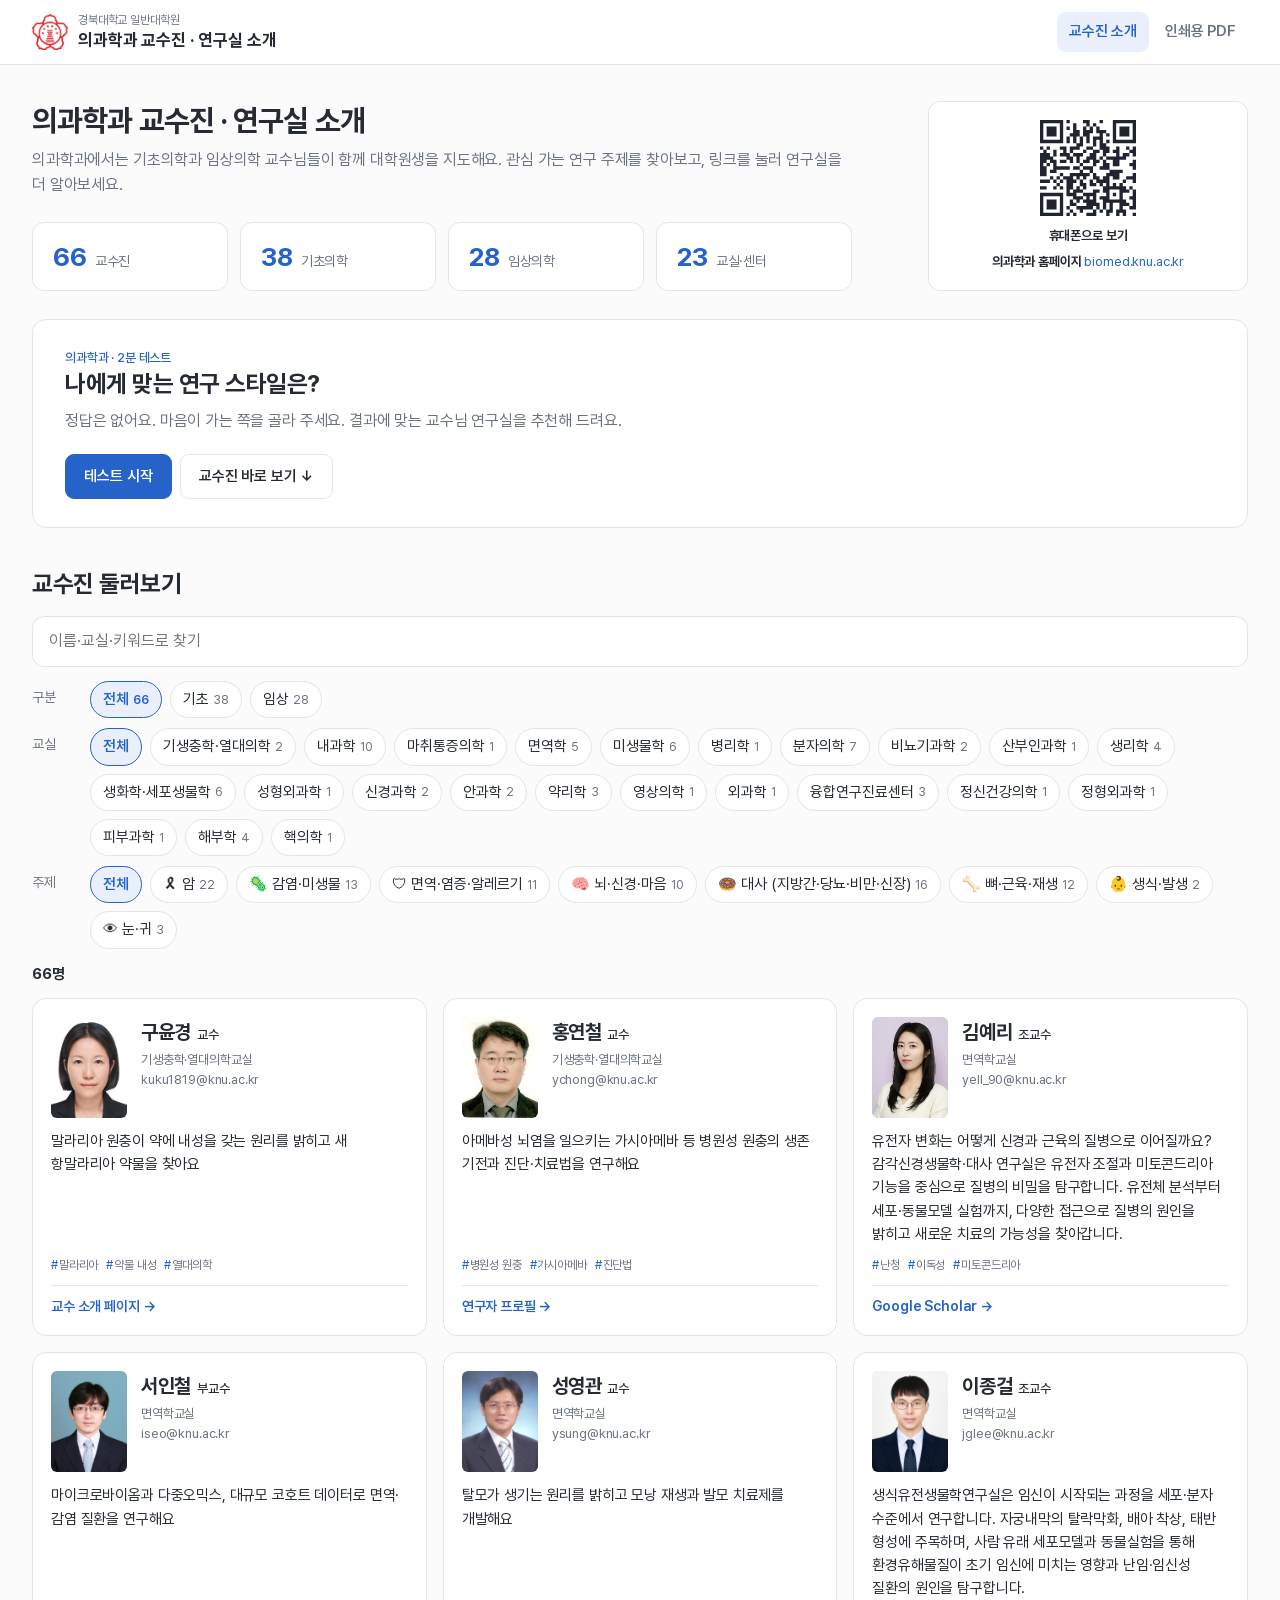
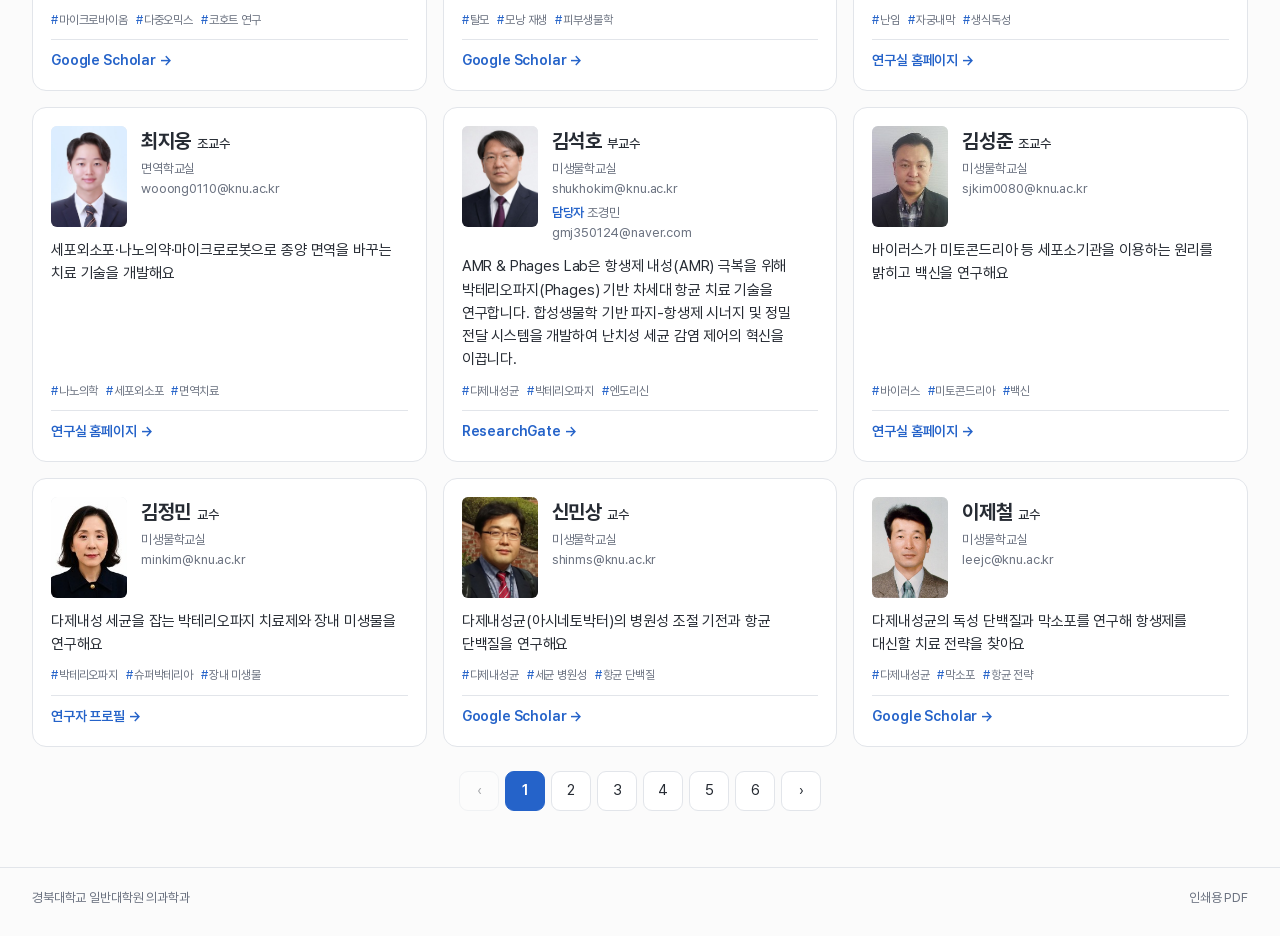
==== commit aacc699b: "Give the namebook web page the lab-finder-med layout On desktop the page was a fixed 210 mm A4 sheet" ====
--- a/namebook/namebook.html
+++ b/namebook/namebook.html
@@ -2,1098 +2,215 @@
 <html lang="ko"><head><meta charset="utf-8">
 <meta name="viewport" content="width=device-width, initial-scale=1">
 <title>의과학과 교수진 · 연구실 소개</title>
-<style>/* 색·글꼴은 HaLab 슬라이드 갤러리(blue)와 맞춤 */
+<meta name="description" content="의과학과에서는 기초의학과 임상의학 교수님들이 함께 대학원생을 지도해요. 관심 가는 연구 주제를 찾아보고, 링크를 눌러 연구실을 더 알아보세요.">
+<style>/* 화면용(namebook.html). 틀은 의과대학 연구실 찾기(lab-finder-med)와 같고, 강조색은 HaLab 슬라이드 갤러리 blue */
 @font-face { font-family: Pretendard; font-weight: 400; src: url(fonts/Pretendard-Regular.woff2) format("woff2"); }
 @font-face { font-family: Pretendard; font-weight: 500; src: url(fonts/Pretendard-Medium.woff2) format("woff2"); }
 @font-face { font-family: Pretendard; font-weight: 600; src: url(fonts/Pretendard-SemiBold.woff2) format("woff2"); }
 @font-face { font-family: Pretendard; font-weight: 700; src: url(fonts/Pretendard-Bold.woff2) format("woff2"); }
 
-:root { --text: #1f2430; --sub: #5f6673; --line: #e3e6eb; --accent: #2563C9; --tint: #e9f0fb; --photo: #e9ecf0; }
-@page { size: A4; margin: 0; }
+:root { --text: #262B33; --sub: #6B7280; --line: #E2E5EA; --bg: #FBFBFB; --surface: #FFFFFF;
+  --accent: #2563C9; --tint: #E9F0FB; --photo: #E9ECF0; }
 * { box-sizing: border-box; }
-html { -webkit-print-color-adjust: exact; print-color-adjust: exact; }
-body { margin: 0; background: #e9ebef; color: var(--text); font-family: Pretendard, "Apple SD Gothic Neo", "Malgun Gothic", sans-serif;
-  letter-spacing: -0.01em; line-height: 1.5; font-size: 9pt; word-break: keep-all; }
-h2, h3, p, ul, ol, figure { margin: 0; padding: 0; }
+body { margin: 0; background: var(--bg); color: var(--text); font-family: Pretendard, "Apple SD Gothic Neo", "Malgun Gothic", sans-serif;
+  font-size: 15px; line-height: 1.55; letter-spacing: -0.01em; word-break: keep-all; }
+h1, h2, h3, p, ul, ol, figure { margin: 0; padding: 0; }
 ul, ol { list-style: none; }
-
-.page { position: relative; width: 210mm; height: 297mm; margin: 0 auto 8mm; padding: 14mm 12mm 12mm; background: #fff;
-  display: flex; flex-direction: column; overflow: hidden; break-after: page; }
-@media print { body { background: #fff; } .page { margin: 0; } }
-
-.page > header { padding-bottom: 4mm; margin-bottom: 5mm; border-bottom: 1px solid var(--line); }
-.label { color: var(--accent); font-size: 9pt; font-weight: 500; }
-h2 { font-size: 20pt; font-weight: 700; letter-spacing: -0.03em; line-height: 1.3; }
-.page > footer { position: absolute; left: 12mm; right: 12mm; bottom: 7mm; display: flex; justify-content: space-between;
-  color: var(--sub); font-size: 7.5pt; }
-
-/* 카드 6장 (2 x 3) */
-.grid { display: grid; grid-template-columns: 1fr 1fr; grid-template-rows: repeat(3, minmax(0, 1fr)); gap: 4mm; flex: 1; margin-bottom: 4mm; }
-.card { position: relative; display: grid; grid-template-columns: 21mm 1fr; grid-template-rows: 28mm 1fr;
-  column-gap: 4mm; row-gap: 3mm; padding: 4.5mm 5mm; border: 1px solid var(--line); border-radius: 2mm; }
-.photo { grid-column: 1; grid-row: 1; width: 21mm; height: 28mm; object-fit: cover; object-position: 50% 20%;
-  background: var(--photo); border-radius: 1mm; }
-.id { grid-column: 2; grid-row: 1; align-self: start; }
-.id h3 { display: flex; align-items: baseline; gap: 2mm; }
-.name { color: var(--accent); font-size: 16pt; font-weight: 700; letter-spacing: -0.02em; }
-.rank { font-size: 9.5pt; font-weight: 500; }
-.dept { color: var(--sub); font-size: 9pt; margin-top: 1mm; }
-.mail { color: var(--sub); font-size: 8pt; line-height: 1.4; }
-.contact { margin-top: 1.2mm; color: var(--sub); font-size: 8pt; line-height: 1.45; }
-.contact span { color: var(--accent); font-weight: 600; }
-.about { grid-column: 1 / 3; grid-row: 2; display: flex; flex-direction: column; gap: 1.5mm; }
-.line { font-size: 9pt; line-height: 1.5; }
-.kw { display: flex; flex-wrap: wrap; gap: 1.2mm; margin-top: auto; }
-.kw li { color: var(--sub); font-size: 7.5pt; }
-.kw li::before { content: "#"; color: var(--accent); margin-right: 0.3mm; }
-.go { display: flex; flex-wrap: wrap; gap: 4mm; color: var(--accent); font-size: 8.5pt; font-weight: 600; }
-
-/* 표지 */
-.cover > header { margin-bottom: 7mm; }
-.cover .label { font-size: 11pt; }
-.cover h2 { font-size: 28pt; }
-.lead { font-size: 11pt; color: var(--sub); max-width: 160mm; }
-.stats { display: grid; grid-template-columns: repeat(4, 1fr); gap: 4mm; margin: 8mm 0; }
-.stats div { padding: 4mm 5mm; border: 1px solid var(--line); border-radius: 2mm; }
-.stats b { display: block; color: var(--accent); font-size: 20pt; font-weight: 700; line-height: 1.2; }
-.stats span { color: var(--sub); font-size: 9pt; }
-.cover-body { display: grid; grid-template-columns: 1fr 44mm; gap: 8mm; flex: 1; }
-.index h3 { font-size: 12pt; font-weight: 700; margin-bottom: 4mm; }
-.index small { color: var(--sub); font-size: 8.5pt; font-weight: 400; margin-left: 1.5mm; }
-.index ol { columns: 4; column-gap: 7mm; }
-.index li { font-size: 10pt; line-height: 2.1; break-inside: avoid; }
-.index a { display: flex; align-items: baseline; gap: 1mm; }
-.index i { flex: 1; border-bottom: 1px dotted #c5cad2; transform: translateY(-1mm); }
-.index b { color: var(--accent); font-weight: 600; min-width: 4mm; text-align: right; }
-.home { align-self: start; padding: 5mm; border: 1px solid var(--line); border-radius: 2mm; font-size: 8.5pt; }
-.home .qr svg { display: block; width: 34mm; height: 34mm; margin: 0 auto 3mm; }
-.home .how { margin-top: 3mm; color: var(--sub); font-size: 8pt; }
-
-/* 관심 분야 테스트 (화면에서만, 인쇄에서는 숨김) */
-.quiz { width: 210mm; margin: 0 auto 8mm; padding: 12mm 14mm; background: #fff; font-size: 11pt; }
-.quiz:empty { display: none; }
-.quiz .lead { margin-top: 3mm; }
-.row { display: flex; flex-wrap: wrap; gap: 3mm; margin-top: 6mm; }
-.btn { display: inline-block; padding: 3mm 6mm; border: 1px solid var(--line); border-radius: 2mm; background: #fff;
-  color: var(--text); font: inherit; font-weight: 600; cursor: pointer; }
+a { color: inherit; text-decoration: none; }
+button { font: inherit; }
+:focus-visible { outline: 2px solid var(--accent); outline-offset: 2px; }
+
+.wrap { max-width: 1600px; margin: 0 auto; padding: 0 32px; }
+.label { color: var(--accent); font-size: 13px; font-weight: 500; }
+h1 { font-size: 30px; font-weight: 700; letter-spacing: -0.03em; line-height: 1.3; }
+h2 { font-size: 24px; font-weight: 700; letter-spacing: -0.02em; line-height: 1.35; }
+.lead { color: var(--sub); font-size: 16px; }
+.panel { padding: 28px 32px; background: var(--surface); border: 1px solid var(--line); border-radius: 14px; }
+
+/* 머리 줄 */
+.top { background: var(--surface); border-bottom: 1px solid var(--line); }
+.top .wrap { display: flex; align-items: center; justify-content: space-between; gap: 16px; min-height: 64px; }
+.brand { display: flex; align-items: center; gap: 10px; line-height: 1.3; }
+.brand .mark { width: 36px; height: 36px; object-fit: contain; }
+.brand span { display: flex; flex-direction: column; }
+.brand small { color: var(--sub); font-size: 12px; }
+.brand b { font-size: 17px; font-weight: 700; }
+.top nav { display: flex; gap: 4px; }
+.top nav a { padding: 8px 12px; border-radius: 9px; color: var(--sub); font-weight: 600; white-space: nowrap; }
+.top nav a.on { color: var(--accent); background: var(--tint); }
+@media (hover: hover) { .top nav a:hover { color: var(--text); } }
+
+/* 단추·칩 */
+.row { display: flex; flex-wrap: wrap; gap: 8px; margin-top: 20px; }
+.btn { display: inline-flex; align-items: center; justify-content: center; padding: 10px 18px; border: 1px solid var(--line); border-radius: 9px;
+  background: var(--surface); color: var(--text); font-weight: 600; cursor: pointer; }
 .btn.primary { background: var(--accent); border-color: var(--accent); color: #fff; }
 .btn:disabled, .chip:disabled { opacity: .4; cursor: default; }
-.bar { height: 1.2mm; margin-bottom: 4mm; background: var(--line); border-radius: 1mm; overflow: hidden; }
+.chip { display: inline-flex; align-items: center; gap: 4px; padding: 6px 12px; border: 1px solid var(--line); border-radius: 99px;
+  background: var(--surface); color: var(--text); cursor: pointer; }
+.chip small { color: var(--sub); }
+.chip.on { border-color: var(--accent); background: var(--tint); color: var(--accent); font-weight: 600; }
+.chip.on small { color: var(--accent); }
+@media (hover: hover) { .btn:not(:disabled):hover, .chip:not(:disabled):hover { border-color: var(--accent); } .btn.primary:hover { filter: brightness(1.08); } }
+
+/* 첫머리: 제목·숫자 + QR. QR 상자는 오른쪽 끝 기둥 */
+.hero { display: grid; grid-template-columns: minmax(0, max-content) 320px; justify-content: space-between; gap: 32px;
+  align-items: stretch; padding: 36px 0 28px; }
+.hero .lead { margin-top: 8px; max-width: 820px; }
+.stats { display: grid; grid-template-columns: repeat(4, minmax(0, 1fr)); gap: 12px; margin-top: 24px; }
+.stats div { display: flex; align-items: baseline; gap: 8px; padding: 18px 20px; background: var(--surface);
+  border: 1px solid var(--line); border-radius: 12px; }   /* 숫자 옆에 이름 */
+.stats b { color: var(--accent); font-size: 26px; font-weight: 700; line-height: 1.2; }
+.stats span { color: var(--sub); font-size: 14px; }
+.qr-box { display: grid; justify-items: center; align-content: center; gap: 6px; padding: 16px; background: var(--surface);
+  border: 1px solid var(--line); border-radius: 12px; font-size: 13px; text-align: center; }
+.qr-box svg { width: 96px; height: 96px; margin-bottom: 4px; }
+.qr-box .how { color: var(--sub); }
+.qr-box b { color: var(--text); }
+.qr-box a { color: var(--accent); }
+
+/* 관심 분야 테스트 */
+.quiz { margin-bottom: 40px; }
+.quiz > * { max-width: 860px; }
+.quiz .lead { margin-top: 8px; }
+.bar { height: 5px; margin-bottom: 14px; background: var(--line); border-radius: 4px; overflow: hidden; }
 .bar i { display: block; height: 100%; background: var(--accent); }
-.q { margin: 2mm 0 6mm; font-size: 16pt; font-weight: 700; letter-spacing: -0.02em; }
-.q small { margin-left: 2mm; color: var(--sub); font-size: 10pt; font-weight: 400; }
-.opts { display: grid; gap: 3mm; }
-.opt { padding: 5mm 6mm; border: 1px solid var(--line); border-radius: 2mm; background: #fff; color: var(--text);
-  font: inherit; font-size: 12pt; text-align: left; cursor: pointer; }
+.q { margin: 8px 0 18px; font-size: 21px; font-weight: 700; letter-spacing: -0.02em; }
+.q small { margin-left: 8px; color: var(--sub); font-size: 14px; font-weight: 400; }
+.opts { display: grid; gap: 10px; }
+.opt { padding: 16px 18px; border: 1px solid var(--line); border-radius: 12px; background: var(--surface); color: var(--text);
+  font-size: 16px; text-align: left; cursor: pointer; }
 .opt.on { border-color: var(--accent); background: var(--tint); }
 @media (hover: hover) { .opt:hover, .recs a:hover { border-color: var(--accent); } }
-.back { margin-top: 5mm; padding: 0; border: 0; background: none; color: var(--sub); font: inherit; cursor: pointer; }
-.chips { display: flex; flex-wrap: wrap; gap: 2.5mm; }
-.chip { padding: 2.5mm 4mm; border: 1px solid var(--line); border-radius: 99px; background: #fff; color: var(--text);
-  font: inherit; cursor: pointer; }
-.chip.on { border-color: var(--accent); background: var(--tint); color: var(--accent); font-weight: 600; }
-.type { display: flex; align-items: center; gap: 4mm; margin: 2mm 0 4mm; }
-.type .emoji { font-size: 32pt; line-height: 1; }
+.back { margin-top: 16px; padding: 0; border: 0; background: none; color: var(--sub); cursor: pointer; }
+.chips { display: flex; flex-wrap: wrap; gap: 8px; }
+.quiz .chip { padding: 9px 14px; }
+.type { display: flex; align-items: center; gap: 14px; margin: 8px 0 12px; }
+.type .emoji { font-size: 42px; line-height: 1; }
 .type h2 { color: var(--accent); }
 .code { color: var(--sub); }
-.rec-title { margin: 7mm 0 3mm; font-size: 12pt; font-weight: 700; }
-.rec-title small { margin-left: 2mm; color: var(--sub); font-size: 9pt; font-weight: 400; }
-.recs { display: grid; gap: 2.5mm; }
-.pager { display: flex; align-items: center; justify-content: center; gap: 4mm; margin-top: 4mm; }
-.pager span { min-width: 12mm; color: var(--sub); text-align: center; }
-.recs a { display: flex; align-items: center; gap: 4mm; padding: 3mm; border: 1px solid var(--line); border-radius: 2mm; }
-.recs img { width: 12mm; height: 16mm; object-fit: cover; border-radius: 1mm; }
-.recs b { color: var(--accent); }
+.rec-title { margin: 24px 0 10px; font-size: 17px; font-weight: 700; }
+.rec-title small { margin-left: 8px; color: var(--sub); font-size: 13px; font-weight: 400; }
+.recs { display: grid; gap: 8px; }
+.recs a { display: flex; align-items: center; gap: 14px; padding: 10px; border: 1px solid var(--line); border-radius: 12px; }
+.recs img { flex: none; width: 44px; height: 58px; object-fit: cover; object-position: 50% 20%; border-radius: 6px; background: var(--photo); }
 .recs small { color: var(--sub); }
-@media print { .quiz { display: none; } }
-
-/* 휴대폰·좁은 화면: 카드를 한 줄로 쌓기 */
-a { color: inherit; text-decoration: none; }
-@media screen and (max-width: 800px) {
-  body { background: #f7f8fa; font-size: 14px; }
-  .page { width: auto; height: auto; margin: 0; padding: 28px 16px 4px; background: none; display: block; overflow: visible; }
-  .page.cont > header, .page > footer { display: none; }
-  .page > header { margin-bottom: 16px; padding-bottom: 12px; }
-  .label { font-size: 13px; }
-  h2 { font-size: 22px; }
-  .grid { display: block; margin: 0; }
-  .card { grid-template-columns: 76px 1fr; grid-template-rows: auto auto; column-gap: 14px; row-gap: 12px;
-    margin-bottom: 12px; padding: 16px; background: #fff; border-radius: 10px; scroll-margin-top: 12px; }
-  .photo { width: 76px; height: 101px; border-radius: 6px; }
-  .id { grid-column: 2; }
-  .name { font-size: 20px; }
-  .rank, .dept, .mail, .contact { font-size: 13px; }
-  .about { grid-column: 1 / 3; gap: 10px; }
-  .line { font-size: 15px; }
-  .kw li { font-size: 12px; }
-  .home .qr, .home .book { display: none; }
-  .home .how { font-size: 13px; }
-  .go { gap: 16px; padding: 10px 0 2px; border-top: 1px solid var(--line); font-size: 14px; }
-
-  .cover .label { font-size: 14px; }
-  .cover h2 { font-size: 26px; }
-  .lead { font-size: 15px; }
-  .stats { grid-template-columns: repeat(2, 1fr); gap: 8px; margin: 20px 0; }
-  .stats div { padding: 12px 14px; background: #fff; border-radius: 10px; }
-  .stats b { font-size: 24px; }
+.pager { display: flex; flex-wrap: wrap; align-items: center; justify-content: center; gap: 6px; margin-top: 16px; }
+.pager span { min-width: 48px; color: var(--sub); text-align: center; }
+
+/* 교수진 둘러보기: 찾기 · 칩 · 카드 · 쪽 넘기기 */
+.book { padding-bottom: 56px; scroll-margin-top: 16px; }
+.book h2 { margin-bottom: 16px; }
+.search { width: 100%; padding: 12px 16px; border: 1px solid var(--line); border-radius: 12px; background: var(--surface);
+  color: var(--text); font: inherit; font-size: 16px; }
+.search:focus { outline: 2px solid var(--tint); border-color: var(--accent); }
+.filters { display: grid; gap: 10px; margin: 14px 0 6px; }
+.filter { display: grid; grid-template-columns: 48px 1fr; gap: 10px; align-items: start; }
+.filter > span { padding-top: 6px; color: var(--sub); font-size: 14px; }
+.count { margin: 14px 0 12px; color: var(--sub); }
+.count b { color: var(--text); }
+.cards { display: grid; grid-template-columns: repeat(4, minmax(0, 1fr)); gap: 16px; }
+.empty { padding: 40px 0; color: var(--sub); text-align: center; }
+.card { display: grid; grid-template-columns: 76px 1fr; grid-template-rows: auto 1fr; gap: 12px 14px; padding: 18px;
+  background: var(--surface); border: 1px solid var(--line); border-radius: 14px; scroll-margin-top: 16px; }
+.card.flash { border-color: var(--accent); box-shadow: 0 0 0 2px var(--tint); }
+.photo { width: 76px; height: 101px; object-fit: cover; object-position: 50% 20%; background: var(--photo); border-radius: 6px; }
+.id h3 { display: flex; flex-wrap: wrap; align-items: baseline; gap: 6px; }
+.name { color: var(--text); font-size: 20px; font-weight: 700; letter-spacing: -0.02em; }
+.rank { font-size: 13px; font-weight: 500; }
+.dept, .mail, .contact { color: var(--sub); font-size: 13px; }
+.dept { margin-top: 2px; }
+.mail { word-break: break-all; }
+.contact { margin-top: 4px; }
+.contact span { color: var(--accent); font-weight: 600; }
+.about { grid-column: 1 / 3; display: flex; flex-direction: column; gap: 10px; }
+.line { font-size: 15px; }
+.kw { display: flex; flex-wrap: wrap; gap: 4px 8px; margin-top: auto; }
+.kw li { color: var(--sub); font-size: 12px; }
+.kw li::before { content: "#"; margin-right: 1px; color: var(--accent); }
+.go { display: flex; flex-wrap: wrap; gap: 4px 16px; padding-top: 10px; border-top: 1px solid var(--line); color: var(--accent);
+  font-size: 14px; font-weight: 600; }
+.pages { display: flex; flex-wrap: wrap; justify-content: center; gap: 6px; margin-top: 24px; }
+.pages button { min-width: 40px; height: 40px; padding: 0 10px; border: 1px solid var(--line); border-radius: 9px;
+  background: var(--surface); color: var(--text); cursor: pointer; }
+.pages button.on { border-color: var(--accent); background: var(--accent); color: #fff; font-weight: 600; }
+.pages button:disabled { opacity: .4; cursor: default; }
+
+/* 맨 아래 */
+.foot { border-top: 1px solid var(--line); }
+.foot .wrap { display: flex; justify-content: space-between; gap: 16px; padding-top: 20px; padding-bottom: 28px;
+  color: var(--sub); font-size: 13px; }
+.foot a { color: var(--sub); }
+.foot a:hover { color: var(--text); }
+
+@media (max-width: 1500px) { .cards { grid-template-columns: repeat(3, minmax(0, 1fr)); } }
+@media (max-width: 1100px) {
+  .cards { grid-template-columns: repeat(2, minmax(0, 1fr)); }
+  .hero { grid-template-columns: minmax(0, max-content); }
+  .qr-box { padding: 12px 14px; }
+  .qr-box svg, .qr-box .phone { display: none; }   /* 좁은 화면은 홈페이지 링크만 (QR은 넓은 화면에서 휴대폰으로 옮겨 볼 때 써요) */
+}
+@media (max-width: 700px) {
+  .wrap { padding: 0 16px; }
+  .top .wrap { min-height: 56px; }
+  .brand span { display: none; }   /* 좁은 화면은 심볼만 (제목은 바로 아래 h1에 있어요) */
+  .top nav a { padding: 6px 10px; }
+  h1 { font-size: 24px; }
+  h2 { font-size: 21px; }
+  .hero { padding: 24px 0 20px; gap: 16px; }
+  .stats { gap: 8px; }
+  .stats div { display: block; padding: 12px 16px; }   /* 휴대폰은 칸이 좁아서 이름을 숫자 아래에 */
+  .stats b { display: block; }
   .stats span { font-size: 13px; }
-  .cover-body { display: flex; flex-direction: column-reverse; gap: 20px; }
-  .home { align-self: stretch; padding: 14px 16px; background: #fff; border-radius: 10px; font-size: 14px; }
-  .home a { color: var(--accent); }
-  .index h3 { font-size: 16px; margin-bottom: 8px; }
-  .index small { font-size: 12px; }
-  .index ol { columns: 2; column-gap: 20px; }
-  .index li { font-size: 15px; line-height: 2.3; }
-  .index i { transform: none; }
-
-  .quiz { width: auto; margin: 0; padding: 28px 16px 24px; border-bottom: 1px solid var(--line); font-size: 15px; }
-  .btn { padding: 12px 18px; }
-  .q { margin: 8px 0 18px; font-size: 20px; }
-  .q small { font-size: 13px; }
-  .opt { padding: 16px; border-radius: 10px; font-size: 16px; }
-  .chip { padding: 9px 14px; font-size: 15px; }
-  .type .emoji { font-size: 40px; }
-  .rec-title { font-size: 16px; }
-  .rec-title small { font-size: 13px; }
-  .recs a { padding: 10px; border-radius: 10px; }
-  .recs img { width: 44px; height: 58px; }
+  .panel { padding: 22px 16px; border-radius: 12px; }
+  .q { font-size: 19px; }
+  .filter { grid-template-columns: 1fr; gap: 6px; }
+  .filter > span { padding-top: 0; }
+  .cards { grid-template-columns: 1fr; gap: 12px; }
 }
 </style></head>
 <body>
-<section class="quiz" id="quiz"></section>
-<div id="book"></div>
-<section class="page cover">
-  <header><p class="label">경북대학교 일반대학원</p><h2>의과학과 교수진 · 연구실 소개</h2></header>
-  
-  <p class="lead">의과학과에서는 기초의학과 임상의학 교수님들이 함께 대학원생을 지도해요. 관심 가는 연구 주제를 찾아보고, 링크를 눌러 연구실을 더 알아보세요.</p>
-  <div class="stats">
-    <div><b>66</b><span>교수진</span></div>
-    <div><b>38</b><span>기초의학</span></div>
-    <div><b>28</b><span>임상의학</span></div>
-    <div><b>23</b><span>교실·센터</span></div>
+<header class="top">
+  <div class="wrap">
+    <a class="brand" href="namebook.html"><img class="mark" src="img/symbol.png" alt="경북대학교"><span><small>경북대학교 일반대학원</small><b>의과학과 교수진 · 연구실 소개</b></span></a>
+    <nav><a class="on" href="namebook.html">교수진 소개</a><a href="namebook.pdf">인쇄용 PDF</a></nav>
   </div>
-  <div class="cover-body">
-    <div class="index"><h3>교수님 찾아보기 <small>가나다순 · 쪽</small></h3><ol><li><a href="#구윤경"><span>구윤경</span><i></i><b>2</b></a></li><li><a href="#권용환"><span>권용환</span><i></i><b>9</b></a></li><li><a href="#권태균"><span>권태균</span><i></i><b>10</b></a></li><li><a href="#권태환"><span>권태환</span><i></i><b>6</b></a></li><li><a href="#김균후"><span>김균후</span><i></i><b>6</b></a></li><li><a href="#김동선"><span>김동선</span><i></i><b>7</b></a></li><li><a href="#김민지"><span>김민지</span><i></i><b>9</b></a></li><li><a href="#김범수"><span>김범수</span><i></i><b>11</b></a></li><li><a href="#김상현"><span>김상현</span><i></i><b>7</b></a></li><li><a href="#김석호"><span>김석호</span><i></i><b>3</b></a></li><li><a href="#김성준"><span>김성준</span><i></i><b>3</b></a></li><li><a href="#김예리"><span>김예리</span><i></i><b>2</b></a></li><li><a href="#김은수"><span>김은수</span><i></i><b>9</b></a></li><li><a href="#김정민"><span>김정민</span><i></i><b>3</b></a></li><li><a href="#김정은"><span>김정은</span><i></i><b>4</b></a></li><li><a href="#김하정"><span>김하정</span><i></i><b>5</b></a></li><li><a href="#김홍균"><span>김홍균</span><i></i><b>11</b></a></li><li><a href="#남성욱"><span>남성욱</span><i></i><b>4</b></a></li><li><a href="#남수연"><span>남수연</span><i></i><b>12</b></a></li><li><a href="#남용석"><span>남용석</span><i></i><b>7</b></a></li><li><a href="#박권무"><span>박권무</span><i></i><b>8</b></a></li><li><a href="#박근규"><span>박근규</span><i></i><b>9</b></a></li><li><a href="#박동호"><span>박동호</span><i></i><b>12</b></a></li><li><a href="#박준석"><span>박준석</span><i></i><b>12</b></a></li><li><a href="#박지영"><span>박지영</span><i></i><b>4</b></a></li><li><a href="#박진성"><span>박진성</span><i></i><b>11</b></a></li><li><a href="#박한기"><span>박한기</span><i></i><b>9</b></a></li><li><a href="#배재성"><span>배재성</span><i></i><b>5</b></a></li><li><a href="#백문창"><span>백문창</span><i></i><b>4</b></a></li><li><a href="#서인철"><span>서인철</span><i></i><b>2</b></a></li><li><a href="#석경호"><span>석경호</span><i></i><b>7</b></a></li><li><a href="#성숙진"><span>성숙진</span><i></i><b>12</b></a></li><li><a href="#성영관"><span>성영관</span><i></i><b>2</b></a></li><li><a href="#신민상"><span>신민상</span><i></i><b>3</b></a></li><li><a href="#안병철"><span>안병철</span><i></i><b>13</b></a></li><li><a href="#오진영"><span>오진영</span><i></i><b>10</b></a></li><li><a href="#유정수"><span>유정수</span><i></i><b>4</b></a></li><li><a href="#윤성원"><span>윤성원</span><i></i><b>12</b></a></li><li><a href="#윤영란"><span>윤영란</span><i></i><b>5</b></a></li><li><a href="#이경민"><span>이경민</span><i></i><b>8</b></a></li><li><a href="#이병헌"><span>이병헌</span><i></i><b>6</b></a></li><li><a href="#이재만"><span>이재만</span><i></i><b>6</b></a></li><li><a href="#이제철"><span>이제철</span><i></i><b>3</b></a></li><li><a href="#이종걸"><span>이종걸</span><i></i><b>2</b></a></li><li><a href="#이주헌"><span>이주헌</span><i></i><b>11</b></a></li><li><a href="#이충용"><span>이충용</span><i></i><b>4</b></a></li><li><a href="#이태영"><span>이태영</span><i></i><b>13</b></a></li><li><a href="#이현주"><span>이현주</span><i></i><b>13</b></a></li><li><a href="#이호원"><span>이호원</span><i></i><b>11</b></a></li><li><a href="#이화림"><span>이화림</span><i></i><b>7</b></a></li><li><a href="#장세영"><span>장세영</span><i></i><b>9</b></a></li><li><a href="#장용민"><span>장용민</span><i></i><b>5</b></a></li><li><a href="#전성우"><span>전성우</span><i></i><b>10</b></a></li><li><a href="#전재한"><span>전재한</span><i></i><b>10</b></a></li><li><a href="#정현준"><span>정현준</span><i></i><b>12</b></a></li><li><a href="#정호윤"><span>정호윤</span><i></i><b>11</b></a></li><li><a href="#최연경"><span>최연경</span><i></i><b>10</b></a></li><li><a href="#최제용"><span>최제용</span><i></i><b>6</b></a></li><li><a href="#최지웅"><span>최지웅</span><i></i><b>3</b></a></li><li><a href="#하대룡"><span>하대룡</span><i></i><b>13</b></a></li><li><a href="#하은지"><span>하은지</span><i></i><b>5</b></a></li><li><a href="#한승우"><span>한승우</span><i></i><b>10</b></a></li><li><a href="#한형수"><span>한형수</span><i></i><b>5</b></a></li><li><a href="#허근"><span>허근</span><i></i><b>7</b></a></li><li><a href="#홍연철"><span>홍연철</span><i></i><b>2</b></a></li><li><a href="#홍장원"><span>홍장원</span><i></i><b>6</b></a></li></ol></div>
-    <aside class="home">
-      <figure class="qr big"><svg viewBox="0 0 29 29" class="segno"><path class="qrline" stroke="#1f2430" d="M0 0.5h7m1 0h1m4 0h2m3 0h1m3 0h7m-29 1h1m5 0h1m3 0h1m3 0h1m1 0h1m5 0h1m5 0h1m-29 1h1m1 0h3m1 0h1m1 0h1m1 0h1m2 0h1m1 0h1m1 0h1m4 0h1m1 0h3m1 0h1m-29 1h1m1 0h3m1 0h1m3 0h2m1 0h3m1 0h3m2 0h1m1 0h3m1 0h1m-29 1h1m1 0h3m1 0h1m2 0h3m1 0h2m3 0h1m1 0h1m1 0h1m1 0h3m1 0h1m-29 1h1m5 0h1m1 0h1m1 0h1m1 0h1m1 0h1m1 0h3m3 0h1m5 0h1m-29 1h7m1 0h1m1 0h1m1 0h1m1 0h1m1 0h1m1 0h1m1 0h1m1 0h7m-18 1h2m3 0h1m1 0h2m-20 1h1m1 0h1m3 0h2m1 0h3m2 0h2m2 0h3m2 0h1m2 0h1m1 0h1m-28 1h1m2 0h1m2 0h1m1 0h1m3 0h1m2 0h2m1 0h2m1 0h2m3 0h2m-29 1h3m1 0h1m1 0h3m1 0h3m2 0h2m2 0h1m3 0h1m1 0h2m1 0h1m-29 1h4m4 0h2m1 0h1m2 0h3m1 0h1m1 0h6m-26 1h2m1 0h2m1 0h2m1 0h1m1 0h1m1 0h2m1 0h2m1 0h1m2 0h2m4 0h1m-29 1h1m1 0h1m1 0h1m7 0h1m3 0h1m2 0h2m1 0h2m3 0h2m-29 1h2m2 0h5m1 0h2m1 0h3m2 0h3m7 0h1m-29 1h2m1 0h2m7 0h1m2 0h1m5 0h4m-25 1h2m4 0h1m2 0h6m1 0h1m3 0h4m4 0h1m-26 1h1m1 0h1m1 0h3m1 0h1m1 0h1m2 0h2m1 0h2m1 0h2m2 0h3m-29 1h3m1 0h1m1 0h1m1 0h3m1 0h1m2 0h1m1 0h4m4 0h1m2 0h1m-24 1h1m2 0h2m2 0h2m1 0h2m1 0h1m1 0h1m1 0h1m1 0h1m-25 1h2m2 0h1m1 0h1m1 0h2m1 0h1m1 0h1m5 0h7m1 0h1m-20 1h1m1 0h3m3 0h2m1 0h2m3 0h3m1 0h1m-29 1h7m1 0h3m2 0h4m3 0h1m1 0h1m1 0h1m3 0h1m-29 1h1m5 0h1m3 0h3m1 0h1m1 0h1m1 0h3m3 0h1m2 0h2m-29 1h1m1 0h3m1 0h1m2 0h1m1 0h1m1 0h4m2 0h7m2 0h1m-29 1h1m1 0h3m1 0h1m2 0h2m3 0h4m1 0h1m1 0h1m2 0h3m1 0h1m-29 1h1m1 0h3m1 0h1m1 0h1m2 0h5m1 0h1m1 0h1m1 0h1m2 0h1m2 0h2m-29 1h1m5 0h1m2 0h1m2 0h1m3 0h1m1 0h1m1 0h2m1 0h3m-26 1h7m1 0h1m1 0h1m3 0h3m3 0h1m2 0h1m1 0h1m2 0h1"/></svg></figure>
-      <p class="book"><b>휴대폰으로 보기</b><br>나에게 맞는 연구실 찾기 테스트도 있어요<br><a href="https://kkonoo.github.io/Biomed_KNUmed/">kkonoo.github.io/<wbr>Biomed_KNUmed</a></p>
-      <p class="how">카드 아래 링크를 누르면 연구실 홈페이지나 교수 소개 페이지가 열려요.</p>
-      <p class="how">의과학과 홈페이지<br><a href="https://biomed.knu.ac.kr/">biomed.knu.ac.kr</a></p>
+</header>
+
+<main class="wrap">
+  <section class="hero">
+    <div>
+      <h1>의과학과 교수진 · 연구실 소개</h1>
+      <p class="lead">의과학과에서는 기초의학과 임상의학 교수님들이 함께 대학원생을 지도해요. 관심 가는 연구 주제를 찾아보고, 링크를 눌러 연구실을 더 알아보세요.</p>
+      <div class="stats"><div><b>66</b><span>교수진</span></div><div><b>38</b><span>기초의학</span></div><div><b>28</b><span>임상의학</span></div><div><b>23</b><span>교실·센터</span></div></div>
+    </div>
+    <aside class="qr-box">
+      <svg viewBox="0 0 29 29" class="segno"><path class="qrline" stroke="#1f2430" d="M0 0.5h7m1 0h1m4 0h2m3 0h1m3 0h7m-29 1h1m5 0h1m3 0h1m3 0h1m1 0h1m5 0h1m5 0h1m-29 1h1m1 0h3m1 0h1m1 0h1m1 0h1m2 0h1m1 0h1m1 0h1m4 0h1m1 0h3m1 0h1m-29 1h1m1 0h3m1 0h1m3 0h2m1 0h3m1 0h3m2 0h1m1 0h3m1 0h1m-29 1h1m1 0h3m1 0h1m2 0h3m1 0h2m3 0h1m1 0h1m1 0h1m1 0h3m1 0h1m-29 1h1m5 0h1m1 0h1m1 0h1m1 0h1m1 0h1m1 0h3m3 0h1m5 0h1m-29 1h7m1 0h1m1 0h1m1 0h1m1 0h1m1 0h1m1 0h1m1 0h1m1 0h7m-18 1h2m3 0h1m1 0h2m-20 1h1m1 0h1m3 0h2m1 0h3m2 0h2m2 0h3m2 0h1m2 0h1m1 0h1m-28 1h1m2 0h1m2 0h1m1 0h1m3 0h1m2 0h2m1 0h2m1 0h2m3 0h2m-29 1h3m1 0h1m1 0h3m1 0h3m2 0h2m2 0h1m3 0h1m1 0h2m1 0h1m-29 1h4m4 0h2m1 0h1m2 0h3m1 0h1m1 0h6m-26 1h2m1 0h2m1 0h2m1 0h1m1 0h1m1 0h2m1 0h2m1 0h1m2 0h2m4 0h1m-29 1h1m1 0h1m1 0h1m7 0h1m3 0h1m2 0h2m1 0h2m3 0h2m-29 1h2m2 0h5m1 0h2m1 0h3m2 0h3m7 0h1m-29 1h2m1 0h2m7 0h1m2 0h1m5 0h4m-25 1h2m4 0h1m2 0h6m1 0h1m3 0h4m4 0h1m-26 1h1m1 0h1m1 0h3m1 0h1m1 0h1m2 0h2m1 0h2m1 0h2m2 0h3m-29 1h3m1 0h1m1 0h1m1 0h3m1 0h1m2 0h1m1 0h4m4 0h1m2 0h1m-24 1h1m2 0h2m2 0h2m1 0h2m1 0h1m1 0h1m1 0h1m1 0h1m-25 1h2m2 0h1m1 0h1m1 0h2m1 0h1m1 0h1m5 0h7m1 0h1m-20 1h1m1 0h3m3 0h2m1 0h2m3 0h3m1 0h1m-29 1h7m1 0h3m2 0h4m3 0h1m1 0h1m1 0h1m3 0h1m-29 1h1m5 0h1m3 0h3m1 0h1m1 0h1m1 0h3m3 0h1m2 0h2m-29 1h1m1 0h3m1 0h1m2 0h1m1 0h1m1 0h4m2 0h7m2 0h1m-29 1h1m1 0h3m1 0h1m2 0h2m3 0h4m1 0h1m1 0h1m2 0h3m1 0h1m-29 1h1m1 0h3m1 0h1m1 0h1m2 0h5m1 0h1m1 0h1m1 0h1m2 0h1m2 0h2m-29 1h1m5 0h1m2 0h1m2 0h1m3 0h1m1 0h1m1 0h2m1 0h3m-26 1h7m1 0h1m1 0h1m3 0h3m3 0h1m2 0h1m1 0h1m2 0h1"/></svg>
+      <p class="phone"><b>휴대폰으로 보기</b></p>
+      <p class="how"><b>의과학과 홈페이지</b> <a href="https://biomed.knu.ac.kr/">biomed.knu.ac.kr</a></p>
     </aside>
-  </div>
-  <footer><span>경북대학교 일반대학원 의과학과</span><span>1</span></footer>
-</section>
-<section class="page ">
-  <header><p class="label">의과학과 교수진</p><h2>기초의학 교실</h2></header>
-  <div class="grid"><article class="card" id="구윤경">
-  <img class="photo" src="photos/kuku1819.jpg" alt="">
-  <div class="id">
-    <h3><span class="name">구윤경</span><span class="rank">교수</span></h3>
-    <p class="dept">기생충학·열대의학교실</p>
-    <p class="mail"><a href="mailto:kuku1819@knu.ac.kr">kuku1819@knu.ac.kr</a></p>
-    
-  </div>
-  <div class="about">
-    <p class="line">말라리아 원충이 약에 내성을 갖는 원리를 밝히고 새 항말라리아 약물을 찾아요</p>
-    <ul class="kw"><li>말라리아</li><li>약물 내성</li><li>열대의학</li></ul>
-    <p class="go"><a href="https://med.knu.ac.kr/pages/sub.htm?nav_code=knu1670413496&amp;mode=view&amp;mv_data=aWR4PTI4Mw==">교수 소개 페이지 →</a></p>
-  </div>
-</article><article class="card" id="홍연철">
-  <img class="photo" src="photos/ychong.jpg" alt="">
-  <div class="id">
-    <h3><span class="name">홍연철</span><span class="rank">교수</span></h3>
-    <p class="dept">기생충학·열대의학교실</p>
-    <p class="mail"><a href="mailto:ychong@knu.ac.kr">ychong@knu.ac.kr</a></p>
-    
-  </div>
-  <div class="about">
-    <p class="line">아메바성 뇌염을 일으키는 가시아메바 등 병원성 원충의 생존 기전과 진단·치료법을 연구해요</p>
-    <ul class="kw"><li>병원성 원충</li><li>가시아메바</li><li>진단법</li></ul>
-    <p class="go"><a href="https://research.knu.ac.kr/en/persons/yeonchul-hong/">연구자 프로필 →</a></p>
-  </div>
-</article><article class="card" id="김예리">
-  <img class="photo" src="photos/yell_90.jpg" alt="">
-  <div class="id">
-    <h3><span class="name">김예리</span><span class="rank">조교수</span></h3>
-    <p class="dept">면역학교실</p>
-    <p class="mail"><a href="mailto:yell_90@knu.ac.kr">yell_90@knu.ac.kr</a></p>
-    
-  </div>
-  <div class="about">
-    <p class="line">유전자 변화는 어떻게 신경과 근육의 질병으로 이어질까요? 감각신경생물학·대사 연구실은 유전자 조절과 미토콘드리아 기능을 중심으로 질병의 비밀을 탐구합니다. 유전체 분석부터 세포·동물모델 실험까지, 다양한 접근으로 질병의 원인을 밝히고 새로운 치료의 가능성을 찾아갑니다.</p>
-    <ul class="kw"><li>난청</li><li>이독성</li><li>미토콘드리아</li></ul>
-    <p class="go"><a href="https://scholar.google.com/citations?user=TFwfm9IAAAAJ">Google Scholar →</a></p>
-  </div>
-</article><article class="card" id="서인철">
-  <img class="photo" src="photos/iseo.jpg" alt="">
-  <div class="id">
-    <h3><span class="name">서인철</span><span class="rank">부교수</span></h3>
-    <p class="dept">면역학교실</p>
-    <p class="mail"><a href="mailto:iseo@knu.ac.kr">iseo@knu.ac.kr</a></p>
-    
-  </div>
-  <div class="about">
-    <p class="line">마이크로바이옴과 다중오믹스, 대규모 코호트 데이터로 면역·감염 질환을 연구해요</p>
-    <ul class="kw"><li>마이크로바이옴</li><li>다중오믹스</li><li>코호트 연구</li></ul>
-    <p class="go"><a href="https://scholar.google.com/citations?user=zDr9aw0AAAAJ">Google Scholar →</a></p>
-  </div>
-</article><article class="card" id="성영관">
-  <img class="photo" src="photos/ysung.jpg" alt="">
-  <div class="id">
-    <h3><span class="name">성영관</span><span class="rank">교수</span></h3>
-    <p class="dept">면역학교실</p>
-    <p class="mail"><a href="mailto:ysung@knu.ac.kr">ysung@knu.ac.kr</a></p>
-    
-  </div>
-  <div class="about">
-    <p class="line">탈모가 생기는 원리를 밝히고 모낭 재생과 발모 치료제를 개발해요</p>
-    <ul class="kw"><li>탈모</li><li>모낭 재생</li><li>피부생물학</li></ul>
-    <p class="go"><a href="https://scholar.google.com/citations?user=fU6gc4EAAAAJ">Google Scholar →</a></p>
-  </div>
-</article><article class="card" id="이종걸">
-  <img class="photo" src="photos/jglee.jpg" alt="">
-  <div class="id">
-    <h3><span class="name">이종걸</span><span class="rank">조교수</span></h3>
-    <p class="dept">면역학교실</p>
-    <p class="mail"><a href="mailto:jglee@knu.ac.kr">jglee@knu.ac.kr</a></p>
-    
-  </div>
-  <div class="about">
-    <p class="line">생식유전생물학연구실은 임신이 시작되는 과정을 세포·분자 수준에서 연구합니다. 자궁내막의 탈락막화, 배아 착상, 태반 형성에 주목하며, 사람 유래 세포모델과 동물실험을 통해 환경유해물질이 초기 임신에 미치는 영향과 난임·임신성 질환의 원인을 탐구합니다.</p>
-    <ul class="kw"><li>난임</li><li>자궁내막</li><li>생식독성</li></ul>
-    <p class="go"><a href="https://im.knu.ac.kr/lee">연구실 홈페이지 →</a></p>
-  </div>
-</article></div>
-  <footer><span>경북대학교 일반대학원 의과학과</span><span>2</span></footer>
-</section><section class="page cont">
-  <header><p class="label">의과학과 교수진</p><h2>기초의학 교실</h2></header>
-  <div class="grid"><article class="card" id="최지웅">
-  <img class="photo" src="photos/wooong0110.jpg" alt="">
-  <div class="id">
-    <h3><span class="name">최지웅</span><span class="rank">조교수</span></h3>
-    <p class="dept">면역학교실</p>
-    <p class="mail"><a href="mailto:wooong0110@knu.ac.kr">wooong0110@knu.ac.kr</a></p>
-    
-  </div>
-  <div class="about">
-    <p class="line">세포외소포·나노의약·마이크로로봇으로 종양 면역을 바꾸는 치료 기술을 개발해요</p>
-    <ul class="kw"><li>나노의학</li><li>세포외소포</li><li>면역치료</li></ul>
-    <p class="go"><a href="https://choi-dds.knu.ac.kr/">연구실 홈페이지 →</a></p>
-  </div>
-</article><article class="card" id="김석호">
-  <img class="photo" src="photos/shukhokim.jpg" alt="">
-  <div class="id">
-    <h3><span class="name">김석호</span><span class="rank">부교수</span></h3>
-    <p class="dept">미생물학교실</p>
-    <p class="mail"><a href="mailto:shukhokim@knu.ac.kr">shukhokim@knu.ac.kr</a></p>
-    <p class="contact"><span>담당자</span> 조경민<br>gmj350124@naver.com</p>
-  </div>
-  <div class="about">
-    <p class="line">AMR &amp; Phages Lab은 항생제 내성(AMR) 극복을 위해 박테리오파지(Phages) 기반 차세대 항균 치료 기술을 연구합니다. 합성생물학 기반 파지-항생제 시너지 및 정밀 전달 시스템을 개발하여 난치성 세균 감염 제어의 혁신을 이끕니다.</p>
-    <ul class="kw"><li>다제내성균</li><li>박테리오파지</li><li>엔도리신</li></ul>
-    <p class="go"><a href="https://www.researchgate.net/lab/Shukho-Kim-Lab-MDR-Phages-Shukho-Kim">ResearchGate →</a></p>
-  </div>
-</article><article class="card" id="김성준">
-  <img class="photo" src="photos/sjkim0080.jpg" alt="">
-  <div class="id">
-    <h3><span class="name">김성준</span><span class="rank">조교수</span></h3>
-    <p class="dept">미생물학교실</p>
-    <p class="mail"><a href="mailto:sjkim0080@knu.ac.kr">sjkim0080@knu.ac.kr</a></p>
-    
-  </div>
-  <div class="about">
-    <p class="line">바이러스가 미토콘드리아 등 세포소기관을 이용하는 원리를 밝히고 백신을 연구해요</p>
-    <ul class="kw"><li>바이러스</li><li>미토콘드리아</li><li>백신</li></ul>
-    <p class="go"><a href="http://kimlab.knu.ac.kr/">연구실 홈페이지 →</a></p>
-  </div>
-</article><article class="card" id="김정민">
-  <img class="photo" src="photos/minkim.jpg" alt="">
-  <div class="id">
-    <h3><span class="name">김정민</span><span class="rank">교수</span></h3>
-    <p class="dept">미생물학교실</p>
-    <p class="mail"><a href="mailto:minkim@knu.ac.kr">minkim@knu.ac.kr</a></p>
-    
-  </div>
-  <div class="about">
-    <p class="line">다제내성 세균을 잡는 박테리오파지 치료제와 장내 미생물을 연구해요</p>
-    <ul class="kw"><li>박테리오파지</li><li>슈퍼박테리아</li><li>장내 미생물</li></ul>
-    <p class="go"><a href="https://research.knu.ac.kr/en/persons/jungmin-kim/">연구자 프로필 →</a></p>
-  </div>
-</article><article class="card" id="신민상">
-  <img class="photo" src="photos/shinms.jpg" alt="">
-  <div class="id">
-    <h3><span class="name">신민상</span><span class="rank">교수</span></h3>
-    <p class="dept">미생물학교실</p>
-    <p class="mail"><a href="mailto:shinms@knu.ac.kr">shinms@knu.ac.kr</a></p>
-    
-  </div>
-  <div class="about">
-    <p class="line">다제내성균(아시네토박터)의 병원성 조절 기전과 항균 단백질을 연구해요</p>
-    <ul class="kw"><li>다제내성균</li><li>세균 병원성</li><li>항균 단백질</li></ul>
-    <p class="go"><a href="https://scholar.google.com/citations?user=o4Ucq2sAAAAJ">Google Scholar →</a></p>
-  </div>
-</article><article class="card" id="이제철">
-  <img class="photo" src="photos/leejc.jpg" alt="">
-  <div class="id">
-    <h3><span class="name">이제철</span><span class="rank">교수</span></h3>
-    <p class="dept">미생물학교실</p>
-    <p class="mail"><a href="mailto:leejc@knu.ac.kr">leejc@knu.ac.kr</a></p>
-    
-  </div>
-  <div class="about">
-    <p class="line">다제내성균의 독성 단백질과 막소포를 연구해 항생제를 대신할 치료 전략을 찾아요</p>
-    <ul class="kw"><li>다제내성균</li><li>막소포</li><li>항균 전략</li></ul>
-    <p class="go"><a href="https://scholar.google.com/citations?user=5TlwgOYAAAAJ">Google Scholar →</a></p>
-  </div>
-</article></div>
-  <footer><span>경북대학교 일반대학원 의과학과</span><span>3</span></footer>
-</section><section class="page cont">
-  <header><p class="label">의과학과 교수진</p><h2>기초의학 교실</h2></header>
-  <div class="grid"><article class="card" id="이충용">
-  <img class="photo" src="photos/cylee87.jpg" alt="">
-  <div class="id">
-    <h3><span class="name">이충용</span><span class="rank">부교수</span></h3>
-    <p class="dept">미생물학교실</p>
-    <p class="mail"><a href="mailto:cylee87@knu.ac.kr">cylee87@knu.ac.kr</a></p>
-    
-  </div>
-  <div class="about">
-    <p class="line">인플루엔자 등 인수공통 바이러스의 진화와 종간 전파를 머신러닝과 백신 연구로 추적해요</p>
-    <ul class="kw"><li>인플루엔자</li><li>바이러스 진화</li><li>백신</li></ul>
-    <p class="go"><a href="http://virus.knu.ac.kr/">연구실 홈페이지 →</a></p>
-  </div>
-</article><article class="card" id="박지영">
-  <img class="photo" src="photos/jyparkmd.jpg" alt="">
-  <div class="id">
-    <h3><span class="name">박지영</span><span class="rank">교수</span></h3>
-    <p class="dept">병리학교실</p>
-    <p class="mail"><a href="mailto:jyparkmd@knu.ac.kr">jyparkmd@knu.ac.kr</a></p>
-    
-  </div>
-  <div class="about">
-    <p class="line">차세대 염기서열 분석(NGS)으로 갑상선암·부인암을 진단하는 분자병리를 연구해요</p>
-    <ul class="kw"><li>분자병리</li><li>암 유전체</li><li>NGS</li></ul>
-    <p class="go"><a href="https://med.knu.ac.kr/pages/sub.htm?nav_code=knu1670413496&amp;mode=view&amp;mv_data=aWR4PTMwNw==">교수 소개 페이지 →</a></p>
-  </div>
-</article><article class="card" id="김정은">
-  <img class="photo" src="photos/kjeun.jpg" alt="">
-  <div class="id">
-    <h3><span class="name">김정은</span><span class="rank">교수</span></h3>
-    <p class="dept">분자의학교실</p>
-    <p class="mail"><a href="mailto:kjeun@knu.ac.kr">kjeun@knu.ac.kr</a></p>
-    
-  </div>
-  <div class="about">
-    <p class="line">Skeletal Connectome Lab은 골격을 중심으로 근육·힘줄·신경·호르몬의 연결과 상호작용을 연구합니다. 뼈세포의 기능, 호르몬에 의한 근육·힘줄 조절, 근골격계·대사 질환, 암의 뼈 전이 및 비만 관련 유전자 기능을 탐구합니다.</p>
-    <ul class="kw"><li>근골격계</li><li>뼈 대사</li><li>뼈 전이</li></ul>
-    <p class="go"><a href="https://kimslab-2fwddodh.manus.space/">연구실 홈페이지 →</a></p>
-  </div>
-</article><article class="card" id="남성욱">
-  <img class="photo" src="photos/nams.jpg" alt="">
-  <div class="id">
-    <h3><span class="name">남성욱</span><span class="rank">교수</span></h3>
-    <p class="dept">분자의학교실</p>
-    <p class="mail"><a href="mailto:nams@knu.ac.kr">nams@knu.ac.kr</a></p>
-    
-  </div>
-  <div class="about">
-    <p class="line">장 오가노이드 배양 칩과 이미지 분석 기술로 동물실험을 대신할 모델을 만들어요</p>
-    <ul class="kw"><li>오가노이드</li><li>바이오칩</li><li>이미지 분석</li></ul>
-    <p class="go"><a href="https://med.knu.ac.kr/pages/sub.htm?nav_code=knu1670413496&amp;mode=view&amp;mv_data=aWR4PTI2NA==">교수 소개 페이지 →</a></p>
-  </div>
-</article><article class="card" id="백문창">
-  <img class="photo" src="photos/mcbaek.jpg" alt="">
-  <div class="id">
-    <h3><span class="name">백문창</span><span class="rank">교수</span></h3>
-    <p class="dept">분자의학교실</p>
-    <p class="mail"><a href="mailto:mcbaek@knu.ac.kr">mcbaek@knu.ac.kr</a></p>
-    
-  </div>
-  <div class="about">
-    <p class="line">엑소좀(세포외소포)으로 암을 진단·치료하는 면역항암 기술을 개발해요</p>
-    <ul class="kw"><li>엑소좀</li><li>면역항암</li><li>나노소포</li></ul>
-    <p class="go"><a href="http://exosome.knu.ac.kr">연구실 홈페이지 →</a></p>
-  </div>
-</article><article class="card" id="유정수">
-  <img class="photo" src="photos/yooj.jpg" alt="">
-  <div class="id">
-    <h3><span class="name">유정수</span><span class="rank">교수</span></h3>
-    <p class="dept">분자의학교실</p>
-    <p class="mail"><a href="mailto:yooj@knu.ac.kr">yooj@knu.ac.kr</a></p>
-    
-  </div>
-  <div class="about">
-    <p class="line">암을 찾아 영상화하고 치료하는 방사성의약품과 분자영상 프로브를 개발해요</p>
-    <ul class="kw"><li>방사성의약품</li><li>분자영상</li><li>나노의학</li></ul>
-    <p class="go"><a href="https://med.knu.ac.kr/pages/sub.htm?nav_code=knu1670413496&amp;mode=view&amp;mv_data=aWR4PTI2Nw==">교수 소개 페이지 →</a></p>
-  </div>
-</article></div>
-  <footer><span>경북대학교 일반대학원 의과학과</span><span>4</span></footer>
-</section><section class="page cont">
-  <header><p class="label">의과학과 교수진</p><h2>기초의학 교실</h2></header>
-  <div class="grid"><article class="card" id="윤영란">
-  <img class="photo" src="photos/yry.jpg" alt="">
-  <div class="id">
-    <h3><span class="name">윤영란</span><span class="rank">교수</span></h3>
-    <p class="dept">분자의학교실</p>
-    <p class="mail"><a href="mailto:yry@knu.ac.kr">yry@knu.ac.kr</a></p>
-    
-  </div>
-  <div class="about">
-    <p class="line">약이 몸속에서 움직이는 방식(약동학)과 대사체를 분석하고 AI로 신약 개발을 도와요</p>
-    <ul class="kw"><li>임상약리</li><li>대사체학</li><li>약동학</li></ul>
-    <p class="go"><a href="https://med.knu.ac.kr/pages/sub.htm?nav_code=knu1670413496&amp;mode=view&amp;mv_data=aWR4PTI2Ng==">교수 소개 페이지 →</a></p>
-  </div>
-</article><article class="card" id="장용민">
-  <img class="photo" src="photos/ychang.jpg" alt="">
-  <div class="id">
-    <h3><span class="name">장용민</span><span class="rank">교수</span></h3>
-    <p class="dept">분자의학교실</p>
-    <p class="mail"><a href="mailto:ychang@knu.ac.kr">ychang@knu.ac.kr</a></p>
-    
-  </div>
-  <div class="about">
-    <p class="line">MRI·자기공명분광으로 뇌와 질병을 들여다보는 분자영상 기술을 개발해요</p>
-    <ul class="kw"><li>MRI</li><li>분자영상</li><li>뇌영상</li></ul>
-    <p class="go"><a href="https://med.knu.ac.kr/pages/sub.htm?nav_code=knu1670413496&amp;mode=view&amp;mv_data=aWR4PTI2NQ==">교수 소개 페이지 →</a></p>
-  </div>
-</article><article class="card" id="하은지">
-  <img class="photo" src="photos/eha.jpg" alt="">
-  <div class="id">
-    <h3><span class="name">하은지</span><span class="rank">조교수</span></h3>
-    <p class="dept">분자의학교실</p>
-    <p class="mail"><a href="mailto:eha@knu.ac.kr">eha@knu.ac.kr</a></p>
-    <p class="contact"><span>담당자</span> 김은경<br>kek8735@knu.ac.kr</p>
-  </div>
-  <div class="about">
-    <p class="line">유전체의학 연구실은 단일세포·공간전사체·미생물군집 등 오믹스 빅데이터로 질병을 이해하는 연구실입니다. 연구실 RPG HaLab Quest에서 분야 탐색부터 연구까지의 여정을 미리 체험해 보세요.</p>
-    <ul class="kw"><li>멀티오믹스</li><li>질병유전체</li><li>BI</li></ul>
-    <p class="go"><a href="https://halab.knu.ac.kr">연구실 홈페이지 →</a><a href="https://halab-quest.knu.ac.kr">HaLab Quest →</a></p>
-  </div>
-</article><article class="card" id="김하정">
-  <img class="photo" src="photos/kimhajeong.jpg" alt="">
-  <div class="id">
-    <h3><span class="name">김하정</span><span class="rank">부교수</span></h3>
-    <p class="dept">생리학교실</p>
-    <p class="mail"><a href="mailto:kimhajeong@knu.ac.kr">kimhajeong@knu.ac.kr</a></p>
-    
-  </div>
-  <div class="about">
-    <p class="line">죽은 세포를 치우는 탐식 작용과 염증 조절, 종양미세환경을 연구해요</p>
-    <ul class="kw"><li>세포생리</li><li>염증 조절</li><li>종양미세환경</li></ul>
-    <p class="go"><a href="https://research.knu.ac.kr/en/persons/hajeong-kim/">연구자 프로필 →</a></p>
-  </div>
-</article><article class="card" id="배재성">
-  <img class="photo" src="photos/jsbae.jpg" alt="">
-  <div class="id">
-    <h3><span class="name">배재성</span><span class="rank">교수</span></h3>
-    <p class="dept">생리학교실</p>
-    <p class="mail"><a href="mailto:jsbae@knu.ac.kr">jsbae@knu.ac.kr</a></p>
-    <p class="contact"><span>담당자</span> 한완희<br>wanuni2004@naver.com</p>
-  </div>
-  <div class="about">
-    <p class="line">환자 샘플 분석부터 정밀한 동물 모델 검증을 통한 신약개발까지! 배재성 교수 연구실은 스핑고지질대사 조절을 축으로 알츠하이머병을 비롯한 뇌 및 전신 대사질환의 병인 기전을 규명합니다. 깊이 있는 기초 실험과 중개연구를 통해 실질적 치료제 개발을 합니다.</p>
-    <ul class="kw"><li>알츠하이머병</li><li>지질 신호</li><li>신경줄기세포</li></ul>
-    <p class="go"><a href="https://med.knu.ac.kr/pages/sub.htm?nav_code=knu1670413496&amp;mode=view&amp;mv_data=aWR4PTMxNw==">교수 소개 페이지 →</a></p>
-  </div>
-</article><article class="card" id="한형수">
-  <img class="photo" src="photos/hshan.jpg" alt="">
-  <div class="id">
-    <h3><span class="name">한형수</span><span class="rank">교수</span></h3>
-    <p class="dept">생리학교실</p>
-    <p class="mail"><a href="mailto:hshan@knu.ac.kr">hshan@knu.ac.kr</a></p>
-    
-  </div>
-  <div class="about">
-    <p class="line">멀티오믹스와 인공지능으로 암·치매를 연구하고 디지털 헬스케어를 개발해요</p>
-    <ul class="kw"><li>멀티오믹스</li><li>인공지능</li><li>디지털 헬스케어</li></ul>
-    <p class="go"><a href="https://scholar.google.com/citations?user=8Sr9DVcAAAAJ">Google Scholar →</a></p>
-  </div>
-</article></div>
-  <footer><span>경북대학교 일반대학원 의과학과</span><span>5</span></footer>
-</section><section class="page cont">
-  <header><p class="label">의과학과 교수진</p><h2>기초의학 교실</h2></header>
-  <div class="grid"><article class="card" id="홍장원">
-  <img class="photo" src="photos/cwhong.jpg" alt="">
-  <div class="id">
-    <h3><span class="name">홍장원</span><span class="rank">교수</span></h3>
-    <p class="dept">생리학교실</p>
-    <p class="mail"><a href="mailto:cwhong@knu.ac.kr">cwhong@knu.ac.kr</a></p>
-    
-  </div>
-  <div class="about">
-    <p class="line">호중구 등 선천면역세포가 지방간·당뇨 합병증에 관여하는 원리를 연구해요</p>
-    <ul class="kw"><li>호중구</li><li>선천면역</li><li>지방간</li></ul>
-    <p class="go"><a href="https://scholar.google.com/citations?user=5HZWdXcAAAAJ">Google Scholar →</a></p>
-  </div>
-</article><article class="card" id="권태환">
-  <img class="photo" src="photos/thkwon.jpg" alt="">
-  <div class="id">
-    <h3><span class="name">권태환</span><span class="rank">교수</span></h3>
-    <p class="dept">생화학·세포생물학교실</p>
-    <p class="mail"><a href="mailto:thkwon@knu.ac.kr">thkwon@knu.ac.kr</a></p>
-    
-  </div>
-  <div class="about">
-    <p class="line">콩팥이 몸의 수분을 조절하는 원리(수분통로 AQP2)를 유전자 전사 수준에서 연구해요</p>
-    <ul class="kw"><li>신장 생리</li><li>수분통로단백</li><li>전사 조절</li></ul>
-    <p class="go"><a href="https://scholar.google.com/citations?user=e2JgDbkAAAAJ">Google Scholar →</a></p>
-  </div>
-</article><article class="card" id="김균후">
-  <img class="photo" src="photos/khookim.jpg" alt="">
-  <div class="id">
-    <h3><span class="name">김균후</span><span class="rank">조교수</span></h3>
-    <p class="dept">생화학·세포생물학교실</p>
-    <p class="mail"><a href="mailto:khookim@knu.ac.kr">khookim@knu.ac.kr</a></p>
-    
-  </div>
-  <div class="about">
-    <p class="line">췌장 베타세포가 대사 스트레스에 반응하는 원리와 당뇨병 유전 변이를 연구해요</p>
-    <ul class="kw"><li>베타세포</li><li>당뇨병</li><li>유전 변이</li></ul>
-    <p class="go"><a href="https://med.knu.ac.kr/pages/sub.htm?nav_code=knu1670413496&amp;mode=view&amp;mv_data=aWR4PTI0NzM=">교수 소개 페이지 →</a></p>
-  </div>
-</article><article class="card" id="이병헌">
-  <img class="photo" src="photos/leebh.jpg" alt="">
-  <div class="id">
-    <h3><span class="name">이병헌</span><span class="rank">교수</span></h3>
-    <p class="dept">생화학·세포생물학교실</p>
-    <p class="mail"><a href="mailto:leebh@knu.ac.kr">leebh@knu.ac.kr</a></p>
-    
-  </div>
-  <div class="about">
-    <p class="line">파지 디스플레이로 암을 찾아가는 펩타이드를 발굴해 표적 항암제를 개발해요</p>
-    <ul class="kw"><li>펩타이드</li><li>표적항암제</li><li>종양미세환경</li></ul>
-    <p class="go"><a href="https://scholar.google.com/citations?user=NCNICI0AAAAJ">Google Scholar →</a></p>
-  </div>
-</article><article class="card" id="이재만">
-  <img class="photo" src="photos/jaemanlee.jpg" alt="">
-  <div class="id">
-    <h3><span class="name">이재만</span><span class="rank">부교수</span></h3>
-    <p class="dept">생화학·세포생물학교실</p>
-    <p class="mail"><a href="mailto:jaemanlee@knu.ac.kr">jaemanlee@knu.ac.kr</a></p>
-    
-  </div>
-  <div class="about">
-    <p class="line">핵수용체(PPARα 등)가 간 대사와 섭식·체중을 조절하는 원리를 연구해요</p>
-    <ul class="kw"><li>핵수용체</li><li>간 대사</li><li>자가포식</li></ul>
-    <p class="go"><a href="https://med.knu.ac.kr/pages/sub.htm?nav_code=knu1670413496&amp;mode=view&amp;mv_data=aWR4PTMxMA==">교수 소개 페이지 →</a></p>
-  </div>
-</article><article class="card" id="최제용">
-  <img class="photo" src="photos/jechoi.jpg" alt="">
-  <div class="id">
-    <h3><span class="name">최제용</span><span class="rank">교수</span></h3>
-    <p class="dept">생화학·세포생물학교실</p>
-    <p class="mail"><a href="mailto:jechoi@knu.ac.kr">jechoi@knu.ac.kr</a></p>
-    <p class="contact"><span>담당자</span> 박민<br>010-3689-0321</p>
-  </div>
-  <div class="about">
-    <p class="line">최제용 교수 연구실은 근골격조직에서 RUNX/CBFβ의 기능을 분자유전학 및 유전자 발현 조절 접근법으로 연구합니다. 골광화와 같은 생리 현상은 물론 골다공증·골관절염 등 근골격계 질환의 진단과 치료법 개발에 몰두하며, 일본, 미국, 중국 등과 활발히 국제 공동연구를 수행하고 있습니다.</p>
-    <ul class="kw"><li>뼈 생물학</li><li>골다공증</li><li>골관절염</li></ul>
-    <p class="go"><a href="https://bonechoi.knu.ac.kr/">연구실 홈페이지 →</a></p>
-  </div>
-</article></div>
-  <footer><span>경북대학교 일반대학원 의과학과</span><span>6</span></footer>
-</section><section class="page cont">
-  <header><p class="label">의과학과 교수진</p><h2>기초의학 교실</h2></header>
-  <div class="grid"><article class="card" id="허근">
-  <img class="photo" src="photos/keunhur.jpg" alt="">
-  <div class="id">
-    <h3><span class="name">허근</span><span class="rank">교수</span></h3>
-    <p class="dept">생화학·세포생물학교실</p>
-    <p class="mail"><a href="mailto:keunhur@knu.ac.kr">keunhur@knu.ac.kr</a></p>
-    
-  </div>
-  <div class="about">
-    <p class="line">허근 교수 연구실은 대장암 및 간암의 발생과 전이 기전을 연구합니다. 비암호화 RNA, 엑소좀, RNA 메틸화와 오가노이드 모델을 활용하여 암 조기진단 바이오마커와 새로운 치료 표적을 발굴합니다.</p>
-    <ul class="kw"><li>액체생검</li><li>엑소좀 RNA</li><li>암 바이오마커</li></ul>
-    <p class="go"><a href="https://med.knu.ac.kr/pages/sub.htm?nav_code=knu1670413496&amp;mode=view&amp;mv_data=aWR4PTMxMQ==">교수 소개 페이지 →</a></p>
-  </div>
-</article><article class="card" id="김상현">
-  <img class="photo" src="photos/shkim72.jpg" alt="">
-  <div class="id">
-    <h3><span class="name">김상현</span><span class="rank">교수</span></h3>
-    <p class="dept">약리학교실</p>
-    <p class="mail"><a href="mailto:shkim72@knu.ac.kr">shkim72@knu.ac.kr</a></p>
-    
-  </div>
-  <div class="about">
-    <p class="line">아토피피부염·알레르기 염증의 기전을 밝히고 새 치료 물질과 약물전달 기술을 개발해요</p>
-    <ul class="kw"><li>아토피피부염</li><li>알레르기</li><li>면역약리</li></ul>
-    <p class="go"><a href="https://med.knu.ac.kr/pages/sub.htm?nav_code=knu1670413496&amp;mode=view&amp;mv_data=aWR4PTI5OA==">교수 소개 페이지 →</a></p>
-  </div>
-</article><article class="card" id="석경호">
-  <img class="photo" src="photos/ksuk.jpg" alt="">
-  <div class="id">
-    <h3><span class="name">석경호</span><span class="rank">교수</span></h3>
-    <p class="dept">약리학교실</p>
-    <p class="mail"><a href="mailto:ksuk@knu.ac.kr">ksuk@knu.ac.kr</a></p>
-    
-  </div>
-  <div class="about">
-    <p class="line">뇌의 교세포와 신경염증이 뇌 노화와 뇌질환에 미치는 영향을 연구해요</p>
-    <ul class="kw"><li>신경염증</li><li>교세포</li><li>뇌 노화</li></ul>
-    <p class="go"><a href="https://med.knu.ac.kr/pages/sub.htm?nav_code=knu1670413496&amp;mode=view&amp;mv_data=aWR4PTI5OQ==">교수 소개 페이지 →</a></p>
-  </div>
-</article><article class="card" id="이화림">
-  <img class="photo" src="photos/hrl.jpg" alt="">
-  <div class="id">
-    <h3><span class="name">이화림</span><span class="rank">조교수</span></h3>
-    <p class="dept">약리학교실</p>
-    <p class="mail"><a href="mailto:hrl@knu.ac.kr">hrl@knu.ac.kr</a></p>
-    
-  </div>
-  <div class="about">
-    <p class="line">3D 에서는 모든 생명 현상이 달라집니다. 우리는 바이오프린팅으로 체외모델을 만들고, 세포에서 조직, 인체까지 아우르는 메커니즘을 분석하여 질병연구, 신약개발과 4D 인공장기까지 도전합니다.</p>
-    <ul class="kw"><li>3D 바이오프린팅</li><li>인공장기</li><li>폐 모델</li></ul>
-    <p class="go"><a href="https://med.knu.ac.kr/pages/sub.htm?nav_code=knu1670413496&amp;mode=view&amp;mv_data=aWR4PTI0MzM=">교수 소개 페이지 →</a></p>
-  </div>
-</article><article class="card" id="김동선">
-  <img class="photo" src="photos/doskim.jpg" alt="">
-  <div class="id">
-    <h3><span class="name">김동선</span><span class="rank">교수</span></h3>
-    <p class="dept">해부학교실</p>
-    <p class="mail"><a href="mailto:doskim@knu.ac.kr">doskim@knu.ac.kr</a></p>
-    
-  </div>
-  <div class="about">
-    <p class="line">후성유전체 분석으로 미세먼지가 폐·피부 질환을 일으키는 기전과 바이오마커를 찾아요</p>
-    <ul class="kw"><li>후성유전체</li><li>미세먼지</li><li>바이오마커</li></ul>
-    <p class="go"><a href="https://med.knu.ac.kr/pages/sub.htm?nav_code=knu1670413496&amp;mode=view&amp;mv_data=aWR4PTMyMw==">교수 소개 페이지 →</a></p>
-  </div>
-</article><article class="card" id="남용석">
-  <img class="photo" src="photos/namys.jpg" alt="">
-  <div class="id">
-    <h3><span class="name">남용석</span><span class="rank">조교수</span></h3>
-    <p class="dept">해부학교실</p>
-    <p class="mail"><a href="mailto:namys@knu.ac.kr">namys@knu.ac.kr</a></p>
-    
-  </div>
-  <div class="about">
-    <p class="line">시신 해부 연구로 수술에 필요한 신경·혈관의 정확한 해부학 지도를 만들어요</p>
-    <ul class="kw"><li>임상해부학</li><li>신경·혈관</li><li>수술 해부</li></ul>
-    <p class="go"><a href="https://med.knu.ac.kr/pages/sub.htm?nav_code=knu1670413496&amp;mode=view&amp;mv_data=aWR4PTIxMjg=">교수 소개 페이지 →</a></p>
-  </div>
-</article></div>
-  <footer><span>경북대학교 일반대학원 의과학과</span><span>7</span></footer>
-</section><section class="page cont">
-  <header><p class="label">의과학과 교수진</p><h2>기초의학 교실</h2></header>
-  <div class="grid"><article class="card" id="박권무">
-  <img class="photo" src="photos/kmpark.jpg" alt="">
-  <div class="id">
-    <h3><span class="name">박권무</span><span class="rank">교수</span></h3>
-    <p class="dept">해부학교실</p>
-    <p class="mail"><a href="mailto:kmpark@knu.ac.kr">kmpark@knu.ac.kr</a></p>
-    
-  </div>
-  <div class="about">
-    <p class="line">급성 신장 손상과 섬유화가 생기고 회복되는 기전을 연구해요</p>
-    <ul class="kw"><li>신장 손상</li><li>섬유화</li><li>일차섬모</li></ul>
-    <p class="go"><a href="https://med.knu.ac.kr/pages/sub.htm?nav_code=knu1670413496&amp;mode=view&amp;mv_data=aWR4PTMyMg==">교수 소개 페이지 →</a></p>
-  </div>
-</article><article class="card" id="이경민">
-  <img class="photo" src="photos/irislkm.jpg" alt="">
-  <div class="id">
-    <h3><span class="name">이경민</span><span class="rank">교수</span></h3>
-    <p class="dept">해부학교실</p>
-    <p class="mail"><a href="mailto:irislkm@knu.ac.kr">irislkm@knu.ac.kr</a></p>
-    
-  </div>
-  <div class="about">
-    <p class="line">인지·시스템 신경과학과 분자신경생물학으로 뇌가 일하는 원리를 연구해요</p>
-    <ul class="kw"><li>신경과학</li><li>인지</li><li>분자신경생물학</li></ul>
-    <p class="go"><a href="https://research.knu.ac.kr/en/persons/kyungmin-lee/">연구자 프로필 →</a></p>
-  </div>
-</article></div>
-  <footer><span>경북대학교 일반대학원 의과학과</span><span>8</span></footer>
-</section><section class="page ">
-  <header><p class="label">의과학과 교수진</p><h2>임상의학 교실</h2></header>
-  <div class="grid"><article class="card" id="권용환">
-  <img class="photo" src="photos/tear9754006.jpg" alt="">
-  <div class="id">
-    <h3><span class="name">권용환</span><span class="rank">부교수</span></h3>
-    <p class="dept">내과학교실</p>
-    <p class="mail"><a href="mailto:tear9754006@yahoo.co.kr">tear9754006@yahoo.co.kr</a></p>
-    
-  </div>
-  <div class="about">
-    <p class="line">헬리코박터 감염과 위암을 단일세포 분석과 임상시험으로 연구해요</p>
-    <ul class="kw"><li>헬리코박터</li><li>위암</li><li>단일세포</li></ul>
-    <p class="go"><a href="https://med.knu.ac.kr/pages/sub.htm?nav_code=knu1670413496&amp;mode=view&amp;mv_data=aWR4PTIyNg==">교수 소개 페이지 →</a></p>
-  </div>
-</article><article class="card" id="김민지">
-  <img class="photo" src="photos/mjikim.jpg" alt="">
-  <div class="id">
-    <h3><span class="name">김민지</span><span class="rank">조교수</span></h3>
-    <p class="dept">내과학교실</p>
-    <p class="mail"><a href="mailto:mjikim@knu.ac.kr">mjikim@knu.ac.kr</a></p>
-    
-  </div>
-  <div class="about">
-    <p class="line">미토콘드리아 대사(PDK4)를 겨냥해 당뇨병·비만·근감소증을 연구해요</p>
-    <ul class="kw"><li>내분비대사</li><li>당뇨병</li><li>미토콘드리아</li></ul>
-    <p class="go"><a href="https://med.knu.ac.kr/pages/sub.htm?nav_code=knu1670413496&amp;mode=view&amp;mv_data=aWR4PTI0MzQ=">교수 소개 페이지 →</a></p>
-  </div>
-</article><article class="card" id="김은수">
-  <img class="photo" src="photos/dandy813.jpg" alt="">
-  <div class="id">
-    <h3><span class="name">김은수</span><span class="rank">교수</span></h3>
-    <p class="dept">내과학교실</p>
-    <p class="mail"><a href="mailto:dandy813@knu.ac.kr">dandy813@knu.ac.kr</a></p>
-    
-  </div>
-  <div class="about">
-    <p class="line">궤양성대장염·크론병 같은 염증성 장질환을 임상 연구, AI, 장내 미생물로 연구해요</p>
-    <ul class="kw"><li>염증성 장질환</li><li>장내 미생물</li><li>AI 진단</li></ul>
-    <p class="go"><a href="https://med.knu.ac.kr/pages/sub.htm?nav_code=knu1670413496&amp;mode=view&amp;mv_data=aWR4PTIyNw==">교수 소개 페이지 →</a></p>
-  </div>
-</article><article class="card" id="박근규">
-  <img class="photo" src="photos/kpark.jpg" alt="">
-  <div class="id">
-    <h3><span class="name">박근규</span><span class="rank">교수</span></h3>
-    <p class="dept">내과학교실</p>
-    <p class="mail"><a href="mailto:kpark@knu.ac.kr">kpark@knu.ac.kr</a></p>
-    
-  </div>
-  <div class="about">
-    <p class="line">간암 등 암세포의 대사와 페롭토시스 내성 기전을 밝혀 새 치료 표적을 찾아요</p>
-    <ul class="kw"><li>암 대사</li><li>간암</li><li>페롭토시스</li></ul>
-    <p class="go"><a href="https://med.knu.ac.kr/pages/sub.htm?nav_code=knu1670413496&amp;mode=view&amp;mv_data=aWR4PTIyMQ==">교수 소개 페이지 →</a></p>
-  </div>
-</article><article class="card" id="박한기">
-  <img class="photo" src="photos/hankipark.jpg" alt="">
-  <div class="id">
-    <h3><span class="name">박한기</span><span class="rank">부교수</span></h3>
-    <p class="dept">내과학교실</p>
-    <p class="mail"><a href="mailto:hankipark@knu.ac.kr">hankipark@knu.ac.kr</a></p>
-    <p class="contact"><span>담당자</span> 박한기<br>haan33@naver.com</p>
-  </div>
-  <div class="about">
-    <p class="line">장관면역-염증조절 실험실은 장-폐 축을 중심으로 장내 환경, 마이크로바이옴, 장점막면역이 천식 등 원격 장기의 만성염증을 어떻게 조절하는지 연구합니다. 환자 검체와 세포·동물모델을 활용해 장-폐 간 면역세포 이동과 미생물·대사체의 점막 방어 기전을 밝히고, 새로운 질환 조절 전략을 찾고자 합니다.</p>
-    <ul class="kw"><li>알레르기</li><li>천식</li><li>장내 미생물</li></ul>
-    <p class="go"><a href="https://med.knu.ac.kr/pages/sub.htm?nav_code=knu1670413496&amp;mode=view&amp;mv_data=aWR4PTIyMw==">교수 소개 페이지 →</a></p>
-  </div>
-</article><article class="card" id="장세영">
-  <img class="photo" src="photos/vocjsy.jpg" alt="">
-  <div class="id">
-    <h3><span class="name">장세영</span><span class="rank">교수</span></h3>
-    <p class="dept">내과학교실</p>
-    <p class="mail"><a href="mailto:vocjsy@knu.ac.kr">vocjsy@knu.ac.kr</a></p>
-    
-  </div>
-  <div class="about">
-    <p class="line">지방간과 간암을 동물모델과 의료 빅데이터로 연구해요</p>
-    <ul class="kw"><li>지방간</li><li>간암</li><li>빅데이터</li></ul>
-    <p class="go"><a href="https://med.knu.ac.kr/pages/sub.htm?nav_code=knu1670413496&amp;mode=view&amp;mv_data=aWR4PTIyOA==">교수 소개 페이지 →</a></p>
-  </div>
-</article></div>
-  <footer><span>경북대학교 일반대학원 의과학과</span><span>9</span></footer>
-</section><section class="page cont">
-  <header><p class="label">의과학과 교수진</p><h2>임상의학 교실</h2></header>
-  <div class="grid"><article class="card" id="전성우">
-  <img class="photo" src="photos/swjeon.jpg" alt="">
-  <div class="id">
-    <h3><span class="name">전성우</span><span class="rank">교수</span></h3>
-    <p class="dept">내과학교실</p>
-    <p class="mail"><a href="mailto:swjeon@knu.ac.kr">swjeon@knu.ac.kr</a></p>
-    
-  </div>
-  <div class="about">
-    <p class="line">치료 내시경(ESD)과 시술 기구 개발, 헬리코박터와 위암을 연구해요</p>
-    <ul class="kw"><li>치료 내시경</li><li>헬리코박터</li><li>위암</li></ul>
-    <p class="go"><a href="https://med.knu.ac.kr/pages/sub.htm?nav_code=knu1670413496&amp;mode=view&amp;mv_data=aWR4PTIzMA==">교수 소개 페이지 →</a></p>
-  </div>
-</article><article class="card" id="전재한">
-  <img class="photo" src="photos/jeonjh.jpg" alt="">
-  <div class="id">
-    <h3><span class="name">전재한</span><span class="rank">부교수</span></h3>
-    <p class="dept">내과학교실</p>
-    <p class="mail"><a href="mailto:jeonjh@knu.ac.kr">jeonjh@knu.ac.kr</a></p>
-    
-  </div>
-  <div class="about">
-    <p class="line">미토콘드리아 대사 조절로 심장·신장·대사질환의 새 치료법을 찾아요</p>
-    <ul class="kw"><li>미토콘드리아</li><li>대사질환</li><li>심장·신장</li></ul>
-    <p class="go"><a href="https://med.knu.ac.kr/pages/sub.htm?nav_code=knu1670413496&amp;mode=view&amp;mv_data=aWR4PTIyNQ==">교수 소개 페이지 →</a></p>
-  </div>
-</article><article class="card" id="최연경">
-  <img class="photo" src="photos/ykchoi.jpg" alt="">
-  <div class="id">
-    <h3><span class="name">최연경</span><span class="rank">부교수</span></h3>
-    <p class="dept">내과학교실</p>
-    <p class="mail"><a href="mailto:ykchoi@knu.ac.kr">ykchoi@knu.ac.kr</a></p>
-    
-  </div>
-  <div class="about">
-    <p class="line">암과 대사질환에서 세포 대사가 바뀌는 원리(글루타민·피리미딘 대사)를 연구해요</p>
-    <ul class="kw"><li>대사 재프로그래밍</li><li>간암</li><li>지방간염</li></ul>
-    <p class="go"><a href="https://med.knu.ac.kr/pages/sub.htm?nav_code=knu1670413496&amp;mode=view&amp;mv_data=aWR4PTIxNA==">교수 소개 페이지 →</a></p>
-  </div>
-</article><article class="card" id="한승우">
-  <img class="photo" src="photos/kiefedr.jpg" alt="">
-  <div class="id">
-    <h3><span class="name">한승우</span><span class="rank">부교수</span></h3>
-    <p class="dept">내과학교실</p>
-    <p class="mail"><a href="mailto:kiefedr@knu.ac.kr">kiefedr@knu.ac.kr</a></p>
-    
-  </div>
-  <div class="about">
-    <p class="line">골관절염에서 연골세포의 대사와 노화를 밝히고 나노입자 치료제를 개발해요</p>
-    <ul class="kw"><li>골관절염</li><li>연골세포 대사</li><li>나노입자</li></ul>
-    <p class="go"><a href="https://med.knu.ac.kr/pages/sub.htm?nav_code=knu1670413496&amp;mode=view&amp;mv_data=aWR4PTIwNQ==">교수 소개 페이지 →</a></p>
-  </div>
-</article><article class="card" id="오진영">
-  <img class="photo" src="photos/sgcms3.jpg" alt="">
-  <div class="id">
-    <h3><span class="name">오진영</span><span class="rank">조교수</span></h3>
-    <p class="dept">마취통증의학교실</p>
-    <p class="mail"><a href="mailto:sgcms3@knu.ac.kr">sgcms3@knu.ac.kr</a></p>
-    
-  </div>
-  <div class="about">
-    <p class="line">마취통증의학 임상 연구와 뼈·연골 생물학 공동연구를 하고 있어요</p>
-    <ul class="kw"><li>통증의학</li><li>신경차단</li><li>골·연골</li></ul>
-    <p class="go"><a href="https://med.knu.ac.kr/pages/sub.htm?nav_code=knu1670413496&amp;mode=view&amp;mv_data=aWR4PTQx">교수 소개 페이지 →</a></p>
-  </div>
-</article><article class="card" id="권태균">
-  <img class="photo" src="photos/tgkwon.jpg" alt="">
-  <div class="id">
-    <h3><span class="name">권태균</span><span class="rank">교수</span></h3>
-    <p class="dept">비뇨기과학교실</p>
-    <p class="mail"><a href="mailto:tgkwon@knu.ac.kr">tgkwon@knu.ac.kr</a></p>
-    
-  </div>
-  <div class="about">
-    <p class="line">비뇨기암 치료와 조직공학·세포치료 기반 재생의학을 연구해요</p>
-    <ul class="kw"><li>비뇨기종양</li><li>재생의학</li><li>세포치료</li></ul>
-    <p class="go"><a href="https://med.knu.ac.kr/pages/sub.htm?nav_code=knu1670413496&amp;mode=view&amp;mv_data=aWR4PTkx">교수 소개 페이지 →</a></p>
-  </div>
-</article></div>
-  <footer><span>경북대학교 일반대학원 의과학과</span><span>10</span></footer>
-</section><section class="page cont">
-  <header><p class="label">의과학과 교수진</p><h2>임상의학 교실</h2></header>
-  <div class="grid"><article class="card" id="김범수">
-  <img class="photo" src="photos/urokbs.jpg" alt="">
-  <div class="id">
-    <h3><span class="name">김범수</span><span class="rank">교수</span></h3>
-    <p class="dept">비뇨기과학교실</p>
-    <p class="mail"><a href="mailto:urokbs@knu.ac.kr">urokbs@knu.ac.kr</a></p>
-    
-  </div>
-  <div class="about">
-    <p class="line">요로결석 내시경 치료와 하이드로젤·엑소좀을 이용한 신장 조직 재생을 연구해요</p>
-    <ul class="kw"><li>요로결석</li><li>신장 재생</li><li>바이오소재</li></ul>
-    <p class="go"><a href="https://med.knu.ac.kr/pages/sub.htm?nav_code=knu1670413496&amp;mode=view&amp;mv_data=aWR4PTg5">교수 소개 페이지 →</a></p>
-  </div>
-</article><article class="card" id="이주헌">
-  <img class="photo" src="photos/gyjhlee.jpg" alt="">
-  <div class="id">
-    <h3><span class="name">이주헌</span><span class="rank">조교수</span></h3>
-    <p class="dept">산부인과학교실</p>
-    <p class="mail"><a href="mailto:gyjhlee@knu.ac.kr">gyjhlee@knu.ac.kr</a></p>
-    
-  </div>
-  <div class="about">
-    <p class="line">HPV 유전형별 자궁경부암 위험과 난소종양, CT 딥러닝 진단을 연구해요</p>
-    <ul class="kw"><li>부인종양</li><li>HPV</li><li>딥러닝</li></ul>
-    <p class="go"><a href="https://med.knu.ac.kr/pages/sub.htm?nav_code=knu1670413496&amp;mode=view&amp;mv_data=aWR4PTIxMzk=">교수 소개 페이지 →</a></p>
-  </div>
-</article><article class="card" id="정호윤">
-  <img class="photo" src="photos/hy-chung.jpg" alt="">
-  <div class="id">
-    <h3><span class="name">정호윤</span><span class="rank">교수</span></h3>
-    <p class="dept">성형외과학교실</p>
-    <p class="mail"><a href="mailto:hy-chung@knu.ac.kr">hy-chung@knu.ac.kr</a></p>
-    
-  </div>
-  <div class="about">
-    <p class="line">혈관기형과 흉터를 줄기세포 오가노이드로 재현하고 조직 재건 기술을 개발해요</p>
-    <ul class="kw"><li>혈관기형</li><li>오가노이드</li><li>조직 재건</li></ul>
-    <p class="go"><a href="https://med.knu.ac.kr/pages/sub.htm?nav_code=knu1670413496&amp;mode=view&amp;mv_data=aWR4PTE1Mg==">교수 소개 페이지 →</a></p>
-  </div>
-</article><article class="card" id="박진성">
-  <img class="photo" src="photos/neurojspark.jpg" alt="">
-  <div class="id">
-    <h3><span class="name">박진성</span><span class="rank">부교수</span></h3>
-    <p class="dept">신경과학교실</p>
-    <p class="mail"><a href="mailto:neurojspark@gmail.com">neurojspark@gmail.com</a></p>
-    
-  </div>
-  <div class="about">
-    <p class="line">루게릭병(ALS)·척수구근근위축증(SBMA) 등 신경근육질환의 혈액 바이오마커와 치료를 연구해요</p>
-    <ul class="kw"><li>신경근육질환</li><li>루게릭병</li><li>SBMA</li></ul>
-    <p class="go"><a href="https://med.knu.ac.kr/pages/sub.htm?nav_code=knu1670413496&amp;mode=view&amp;mv_data=aWR4PTI5">교수 소개 페이지 →</a></p>
-  </div>
-</article><article class="card" id="이호원">
-  <img class="photo" src="photos/neuromd.jpg" alt="">
-  <div class="id">
-    <h3><span class="name">이호원</span><span class="rank">교수</span></h3>
-    <p class="dept">신경과학교실</p>
-    <p class="mail"><a href="mailto:neuromd@knu.ac.kr">neuromd@knu.ac.kr</a></p>
-    
-  </div>
-  <div class="about">
-    <p class="line">신경퇴행성 질환의 조기진단 바이오마커와 줄기세포 치료, 웨어러블 보행 분석을 연구해요</p>
-    <ul class="kw"><li>신경퇴행성 질환</li><li>바이오마커</li><li>줄기세포 치료</li></ul>
-    <p class="go"><a href="https://research.knu.ac.kr/en/persons/ho-won-lee/">연구자 프로필 →</a></p>
-  </div>
-</article><article class="card" id="김홍균">
-  <img class="photo" src="photos/okeye.jpg" alt="">
-  <div class="id">
-    <h3><span class="name">김홍균</span><span class="rank">교수</span></h3>
-    <p class="dept">안과학교실</p>
-    <p class="mail"><a href="mailto:okeye@knu.ac.kr">okeye@knu.ac.kr</a></p>
-    
-  </div>
-  <div class="about">
-    <p class="line">안구건조증·각막질환을 장기칩 모델, 세포외소포 치료제, AI 영상 분석으로 연구해요</p>
-    <ul class="kw"><li>안구건조증</li><li>장기칩</li><li>세포외소포</li></ul>
-    <p class="go"><a href="https://med.knu.ac.kr/pages/sub.htm?nav_code=knu1670413496&amp;mode=view&amp;mv_data=aWR4PTExMQ==">교수 소개 페이지 →</a></p>
-  </div>
-</article></div>
-  <footer><span>경북대학교 일반대학원 의과학과</span><span>11</span></footer>
-</section><section class="page cont">
-  <header><p class="label">의과학과 교수진</p><h2>임상의학 교실</h2></header>
-  <div class="grid"><article class="card" id="박동호">
-  <img class="photo" src="photos/dongho_park.jpg" alt="">
-  <div class="id">
-    <h3><span class="name">박동호</span><span class="rank">교수</span></h3>
-    <p class="dept">안과학교실</p>
-    <p class="mail"><a href="mailto:dongho_park@knu.ac.kr">dongho_park@knu.ac.kr</a></p>
-    
-  </div>
-  <div class="about">
-    <p class="line">망막 세포의 대사 이상을 겨냥해 황반변성을 먹는 약으로 치료하는 방법을 연구해요</p>
-    <ul class="kw"><li>망막</li><li>황반변성</li><li>대사 재프로그래밍</li></ul>
-    <p class="go"><a href="https://scholar.google.com/citations?user=CJjSb9MAAAAJ">Google Scholar →</a></p>
-  </div>
-</article><article class="card" id="윤성원">
-  <img class="photo" src="photos/ysw24neurorad.jpg" alt="">
-  <div class="id">
-    <h3><span class="name">윤성원</span><span class="rank">교수</span></h3>
-    <p class="dept">영상의학교실</p>
-    <p class="mail"><a href="mailto:ysw24neurorad@knu.ac.kr">ysw24neurorad@knu.ac.kr</a></p>
-    
-  </div>
-  <div class="about">
-    <p class="line">뇌혈관 질환 중재시술, 자기장으로 움직이는 로봇 가이드와이어, AI 영상 분석을 연구해요</p>
-    <ul class="kw"><li>뇌혈관 중재</li><li>의료로봇</li><li>AI 영상</li></ul>
-    <p class="go"><a href="https://med.knu.ac.kr/pages/sub.htm?nav_code=knu1670413496&amp;mode=view&amp;mv_data=aWR4PTIxNDI=">교수 소개 페이지 →</a></p>
-  </div>
-</article><article class="card" id="박준석">
-  <img class="photo" src="photos/parkjs0802.jpg" alt="">
-  <div class="id">
-    <h3><span class="name">박준석</span><span class="rank">교수</span></h3>
-    <p class="dept">외과학교실</p>
-    <p class="mail"><a href="mailto:parkjs0802@knu.ac.kr">parkjs0802@knu.ac.kr</a></p>
-    <p class="contact"><span>담당자</span> 김혜정<br>khj8232@knu.ac.kr</p>
-  </div>
-  <div class="about">
-    <p class="line">대장암을 비롯한 다양한 암을 대상으로 세포외소포(EV), 액체생검 및 분자진단 기술을 활용한 바이오마커 발굴과 조기진단을 연구합니다. 또한 AI 기반 항암제 독성 예측과 정밀의료 기술 개발을 통해 기초연구의 임상 적용을 목표로 합니다.</p>
-    <ul class="kw"><li>바이오소재</li><li>액체생검</li><li>외과</li></ul>
-    <p class="go"><a href="https://med.knu.ac.kr/pages/sub.htm?nav_code=knu1670413496&amp;mode=view&amp;mv_data=aWR4PTE5Ng==">교수 소개 페이지 →</a></p>
-  </div>
-</article><article class="card" id="남수연">
-  <img class="photo" src="photos/namsy.jpg" alt="">
-  <div class="id">
-    <h3><span class="name">남수연</span><span class="rank">조교수</span></h3>
-    <p class="dept">융합연구진료센터</p>
-    <p class="mail"><a href="mailto:namsy@knu.ac.kr">namsy@knu.ac.kr</a></p>
-    <p class="contact"><span>담당자</span> 김도향<br>kmdh77@knuh-ext.kr</p>
-  </div>
-  <div class="about">
-    <p class="line">국가 빅데이터를 활용한 암 발생·예방 연구와 환자유래 오가노이드, 단일세포·공간전사체 및 다중오믹스 분석을 통해 소화기암의 발생 기전과 치료저항성을 규명하고, 정밀의료를 위한 바이오마커 발굴 및 임상 적용을 위한 융합연구실입니다.</p>
-    <ul class="kw"><li>위암</li><li>오가노이드</li><li>중개연구</li></ul>
-    <p class="go"><a href="https://scholar.google.com/citations?user=gXYBmIMAAAAJ">Google Scholar →</a></p>
-  </div>
-</article><article class="card" id="성숙진">
-  <img class="photo" src="photos/wintersj.jpg" alt="">
-  <div class="id">
-    <h3><span class="name">성숙진</span><span class="rank">부교수</span></h3>
-    <p class="dept">융합연구진료센터</p>
-    <p class="mail"><a href="mailto:wintersj@knu.ac.kr">wintersj@knu.ac.kr</a></p>
-    
-  </div>
-  <div class="about">
-    <p class="line">혈액·소변의 대사체·지질체를 분석해 질병 바이오마커와 약물 반응을 연구해요</p>
-    <ul class="kw"><li>대사체학</li><li>지질체학</li><li>임상약리</li></ul>
-    <p class="go"><a href="https://med.knu.ac.kr/pages/sub.htm?nav_code=knu1670413496&amp;mode=view&amp;mv_data=aWR4PTQ=">교수 소개 페이지 →</a></p>
-  </div>
-</article><article class="card" id="정현준">
-  <img class="photo" src="photos/hjjung.jpg" alt="">
-  <div class="id">
-    <h3><span class="name">정현준</span><span class="rank">조교수</span></h3>
-    <p class="dept">융합연구진료센터</p>
-    <p class="mail"><a href="mailto:hjjung@knu.ac.kr">hjjung@knu.ac.kr</a></p>
-    
-  </div>
-  <div class="about">
-    <p class="line">시스템생리학 연구실은 다양한 생리적 환경에서 세포의 상태와 기능 변화를 연구합니다. 다중오믹스 통합 분석과 시스템생물학·계산생물학적 접근을 통해 세포 상태의 이질성과 역동적 변화에 기반한 질병 발생 기작을 이해하고, 정밀의학을 위한 진단 및 치료 전략을 탐구합니다.</p>
-    <ul class="kw"><li>시스템생리학</li><li>다중오믹스</li><li>계산생물학</li></ul>
-    <p class="go"><a href="https://hynjnjung.github.io/">연구실 홈페이지 →</a></p>
-  </div>
-</article></div>
-  <footer><span>경북대학교 일반대학원 의과학과</span><span>12</span></footer>
-</section><section class="page cont">
-  <header><p class="label">의과학과 교수진</p><h2>임상의학 교실</h2></header>
-  <div class="grid"><article class="card" id="이태영">
-  <img class="photo" src="photos/tylee.jpg" alt="">
-  <div class="id">
-    <h3><span class="name">이태영</span><span class="rank">조교수</span></h3>
-    <p class="dept">정신건강의학교실</p>
-    <p class="mail"><a href="mailto:tylee@knu.ac.kr">tylee@knu.ac.kr</a></p>
-    
-  </div>
-  <div class="about">
-    <p class="line">계산정신과학연구실은 정신질환이 왜 생기고 어떻게 치료할지를 뇌영상·뇌파·AI·계산모델로 연구합니다. 고위험군부터 조현병·기분장애까지 종단 코호트, 치료저항성 기전, 뇌자극치료를 연구합니다. 코딩·데이터분석에 관심 있는 타전공생도 적극 환영합니다.</p>
-    <ul class="kw"><li>조현병</li><li>뇌영상</li><li>정신질환 예측</li></ul>
-    <p class="go"><a href="https://med.knu.ac.kr/pages/sub.htm?nav_code=knu1670413496&amp;mode=view&amp;mv_data=aWR4PTIxNTQ=">교수 소개 페이지 →</a></p>
-  </div>
-</article><article class="card" id="이현주">
-  <img class="photo" src="photos/hjleee.jpg" alt="">
-  <div class="id">
-    <h3><span class="name">이현주</span><span class="rank">부교수</span></h3>
-    <p class="dept">정형외과학교실</p>
-    <p class="mail"><a href="mailto:hjleee@knu.ac.kr">hjleee@knu.ac.kr</a></p>
-    
-  </div>
-  <div class="about">
-    <p class="line">생체신호 센서·가상현실 같은 공학 기술로 절단 환자 재활과 정형외과 수술을 도와요</p>
-    <ul class="kw"><li>재활공학</li><li>생체역학</li><li>정형외과</li></ul>
-    <p class="go"><a href="https://med.knu.ac.kr/pages/sub.htm?nav_code=knu1670413496&amp;mode=view&amp;mv_data=aWR4PTE2Nw==">교수 소개 페이지 →</a></p>
-  </div>
-</article><article class="card" id="하대룡">
-  <img class="photo" src="photos/dlha.jpg" alt="">
-  <div class="id">
-    <h3><span class="name">하대룡</span><span class="rank">부교수</span></h3>
-    <p class="dept">피부과학교실</p>
-    <p class="mail"><a href="mailto:dlha@knu.ac.kr">dlha@knu.ac.kr</a></p>
-    
-  </div>
-  <div class="about">
-    <p class="line">인공지능으로 피부암을 판별하는 피부과 AI와 피부질환을 연구해요</p>
-    <ul class="kw"><li>피부과 AI</li><li>피부암</li><li>건선</li></ul>
-    <p class="go"><a href="https://med.knu.ac.kr/pages/sub.htm?nav_code=knu1670413496&amp;mode=view&amp;mv_data=aWR4PTkz">교수 소개 페이지 →</a></p>
-  </div>
-</article><article class="card" id="안병철">
-  <img class="photo" src="photos/abc2000.jpg" alt="">
-  <div class="id">
-    <h3><span class="name">안병철</span><span class="rank">교수</span></h3>
-    <p class="dept">핵의학교실</p>
-    <p class="mail"><a href="mailto:abc2000@knu.ac.kr">abc2000@knu.ac.kr</a></p>
-    
-  </div>
-  <div class="about">
-    <p class="line">방사성요오드 치료가 듣지 않는 갑상선암을 재분화시키는 치료와 세포외소포를 연구해요</p>
-    <ul class="kw"><li>갑상선암</li><li>핵의학</li><li>세포외소포</li></ul>
-    <p class="go"><a href="https://med.knu.ac.kr/pages/sub.htm?nav_code=knu1670413496&amp;mode=view&amp;mv_data=aWR4PTM4">교수 소개 페이지 →</a></p>
-  </div>
-</article></div>
-  <footer><span>경북대학교 일반대학원 의과학과</span><span>13</span></footer>
-</section>
-<script id="quiz-data" type="application/json">{"axes": [[["W", "🧪", "실험"], ["D", "💻", "데이터"]], [["Q", "🔍", "원리"], ["S", "🛠", "해결"]], [["C", "🔬", "세포·분자"], ["P", "🧍", "사람·환자"]]], "questions": [{"q": "주말에 새로운 걸 배운다면?", "a": [["W", "직접 만들고 만져 보는 원데이 클래스"], ["D", "노트북으로 파고드는 코딩·데이터 강의"]]}, {"q": "수업 과제로 더 해 보고 싶은 건?", "a": [["W", "세포를 키워서 현미경으로 관찰하기"], ["D", "공개 데이터를 내려받아 그래프로 그려 보기"]]}, {"q": "연구실에서 더 끌리는 자리는?", "a": [["W", "실험대 앞, 피펫과 배양기"], ["D", "모니터 앞, 코드와 데이터"]]}, {"q": "‘새 치료제 개발’ 기사를 보면 먼저 드는 생각은?", "a": [["Q", "이 약이 몸속에서 어떻게 작용할까?"], ["S", "환자가 언제부터 쓸 수 있을까?"]]}, {"q": "고장 난 물건이 있다면?", "a": [["Q", "왜 고장 났는지 뜯어보고 원리를 알아내요"], ["S", "일단 고쳐서 다시 쓸 수 있게 만들어요"]]}, {"q": "가장 뿌듯할 것 같은 순간은?", "a": [["Q", "아무도 몰랐던 원인을 처음 밝혔을 때"], ["S", "내가 만든 방법이 실제로 쓰일 때"]]}, {"q": "더 끌리는 사진은?", "a": [["C", "형광으로 빛나는 세포 현미경 사진"], ["P", "환자와 의료진이 함께하는 병원 풍경"]]}, {"q": "더 들어 보고 싶은 강연 제목은?", "a": [["C", "「세포 하나 안에서 벌어지는 일」"], ["P", "「환자 한 명의 사례에서 시작된 연구」"]]}, {"q": "연구 대상으로 더 궁금한 쪽은?", "a": [["C", "분자·세포·실험동물처럼 작은 단위"], ["P", "환자·사람 집단처럼 큰 단위"]]}], "topics": [["cancer", "🎗", "암"], ["infection", "🦠", "감염·미생물"], ["immune", "🛡", "면역·염증·알레르기"], ["brain", "🧠", "뇌·신경·마음"], ["metabolic", "🍩", "대사 (지방간·당뇨·비만·신장)"], ["musculo", "🦴", "뼈·근육·재생"], ["repro", "👶", "생식·발생"], ["sense", "👁", "눈·귀"]], "types": {"WQC": ["🔬", "세포 탐정", "실험대 앞에서 세포와 분자를 직접 다루며 ‘왜 그럴까’를 끝까지 파고드는 타입이에요. 질병이 생기는 원리를 처음 밝히는 기초 연구실이 잘 맞아요."], "WQP": ["🩺", "질병 추적자", "환자 검체와 동물모델을 오가며 병이 생기는 까닭을 쫓는 타입이에요. 진료 현장의 질문을 실험으로 풀어 가는 연구실이 잘 맞아요."], "WSC": ["🧪", "치료제 설계자", "약, 소재, 나노입자를 직접 만들고 시험해 보는 타입이에요. 신약·전달체·재생 소재를 개발하는 연구실이 잘 맞아요."], "WSP": ["🏥", "임상 혁신가", "환자에게 바로 쓰일 진단과 치료 기술에 끌리는 타입이에요. 새 시술·소재·진단법을 임상으로 옮기는 연구실이 잘 맞아요."], "DQC": ["🧬", "데이터 탐험가", "단일세포·유전체 같은 큰 데이터에서 세포의 숨은 규칙을 찾는 타입이에요. 오믹스와 생물정보학을 쓰는 연구실이 잘 맞아요."], "DQP": ["🗺", "인체 지도 제작자", "코호트, 뇌영상, 의료 빅데이터로 사람의 질병 지도를 그리는 타입이에요. 환자 데이터를 분석하는 연구실이 잘 맞아요."], "DSC": ["🤖", "AI 모델러", "계산과 AI로 신약과 실험을 설계하는 타입이에요. 멀티오믹스·약물 데이터를 모델로 만드는 연구실이 잘 맞아요."], "DSP": ["📱", "디지털 헬스 개발자", "AI와 공학으로 진단하고 예측하는 도구를 만드는 타입이에요. 의료영상 AI·의료기기를 개발하는 연구실이 잘 맞아요."]}, "profs": [{"name": "구윤경", "rank": "교수", "dept": "기생충학·열대의학교실", "photo": "photos/kuku1819.jpg", "keywords": ["말라리아", "약물 내성", "열대의학"], "style": "WQC", "topics": ["infection"], "page": 2}, {"name": "홍연철", "rank": "교수", "dept": "기생충학·열대의학교실", "photo": "photos/ychong.jpg", "keywords": ["병원성 원충", "가시아메바", "진단법"], "style": "WQC", "topics": ["infection"], "page": 2}, {"name": "김예리", "rank": "조교수", "dept": "면역학교실", "photo": "photos/yell_90.jpg", "keywords": ["난청", "이독성", "미토콘드리아"], "style": "WQC", "topics": ["sense"], "page": 2}, {"name": "서인철", "rank": "부교수", "dept": "면역학교실", "photo": "photos/iseo.jpg", "keywords": ["마이크로바이옴", "다중오믹스", "코호트 연구"], "style": "DQP", "topics": ["immune", "infection"], "page": 2}, {"name": "성영관", "rank": "교수", "dept": "면역학교실", "photo": "photos/ysung.jpg", "keywords": ["탈모", "모낭 재생", "피부생물학"], "style": "WSC", "topics": ["musculo"], "page": 2}, {"name": "이종걸", "rank": "조교수", "dept": "면역학교실", "photo": "photos/jglee.jpg", "keywords": ["난임", "자궁내막", "생식독성"], "style": "WQC", "topics": ["repro"], "page": 2}, {"name": "최지웅", "rank": "조교수", "dept": "면역학교실", "photo": "photos/wooong0110.jpg", "keywords": ["나노의학", "세포외소포", "면역치료"], "style": "WSC", "topics": ["cancer", "immune"], "page": 3}, {"name": "김석호", "rank": "부교수", "dept": "미생물학교실", "photo": "photos/shukhokim.jpg", "keywords": ["다제내성균", "박테리오파지", "엔도리신"], "style": "WSC", "topics": ["infection"], "page": 3}, {"name": "김성준", "rank": "조교수", "dept": "미생물학교실", "photo": "photos/sjkim0080.jpg", "keywords": ["바이러스", "미토콘드리아", "백신"], "style": "WQC", "topics": ["infection"], "page": 3}, {"name": "김정민", "rank": "교수", "dept": "미생물학교실", "photo": "photos/minkim.jpg", "keywords": ["박테리오파지", "슈퍼박테리아", "장내 미생물"], "style": "WSC", "topics": ["infection"], "page": 3}, {"name": "신민상", "rank": "교수", "dept": "미생물학교실", "photo": "photos/shinms.jpg", "keywords": ["다제내성균", "세균 병원성", "항균 단백질"], "style": "WQC", "topics": ["infection"], "page": 3}, {"name": "이제철", "rank": "교수", "dept": "미생물학교실", "photo": "photos/leejc.jpg", "keywords": ["다제내성균", "막소포", "항균 전략"], "style": "WQC", "topics": ["infection"], "page": 3}, {"name": "이충용", "rank": "부교수", "dept": "미생물학교실", "photo": "photos/cylee87.jpg", "keywords": ["인플루엔자", "바이러스 진화", "백신"], "style": "DQC", "topics": ["infection"], "page": 4}, {"name": "박지영", "rank": "교수", "dept": "병리학교실", "photo": "photos/jyparkmd.jpg", "keywords": ["분자병리", "암 유전체", "NGS"], "style": "WSP", "topics": ["cancer"], "page": 4}, {"name": "김정은", "rank": "교수", "dept": "분자의학교실", "photo": "photos/kjeun.jpg", "keywords": ["근골격계", "뼈 대사", "뼈 전이"], "style": "WQC", "topics": ["musculo", "metabolic"], "page": 4}, {"name": "남성욱", "rank": "교수", "dept": "분자의학교실", "photo": "photos/nams.jpg", "keywords": ["오가노이드", "바이오칩", "이미지 분석"], "style": "WSC", "topics": ["immune"], "page": 4}, {"name": "백문창", "rank": "교수", "dept": "분자의학교실", "photo": "photos/mcbaek.jpg", "keywords": ["엑소좀", "면역항암", "나노소포"], "style": "WSC", "topics": ["cancer", "immune"], "page": 4}, {"name": "유정수", "rank": "교수", "dept": "분자의학교실", "photo": "photos/yooj.jpg", "keywords": ["방사성의약품", "분자영상", "나노의학"], "style": "WSC", "topics": ["cancer"], "page": 4}, {"name": "윤영란", "rank": "교수", "dept": "분자의학교실", "photo": "photos/yry.jpg", "keywords": ["임상약리", "대사체학", "약동학"], "style": "DSC", "topics": ["metabolic"], "page": 5}, {"name": "장용민", "rank": "교수", "dept": "분자의학교실", "photo": "photos/ychang.jpg", "keywords": ["MRI", "분자영상", "뇌영상"], "style": "DSP", "topics": ["brain"], "page": 5}, {"name": "하은지", "rank": "조교수", "dept": "분자의학교실", "photo": "photos/eha.jpg", "keywords": ["멀티오믹스", "질병유전체", "BI"], "style": ["DQC", "DQP"], "topics": ["cancer", "infection", "immune", "brain", "metabolic", "musculo"], "page": 5}, {"name": "김하정", "rank": "부교수", "dept": "생리학교실", "photo": "photos/kimhajeong.jpg", "keywords": ["세포생리", "염증 조절", "종양미세환경"], "style": "WQC", "topics": ["immune", "cancer"], "page": 5}, {"name": "배재성", "rank": "교수", "dept": "생리학교실", "photo": "photos/jsbae.jpg", "keywords": ["알츠하이머병", "지질 신호", "신경줄기세포"], "style": "WQC", "topics": ["brain", "metabolic"], "page": 5}, {"name": "한형수", "rank": "교수", "dept": "생리학교실", "photo": "photos/hshan.jpg", "keywords": ["멀티오믹스", "인공지능", "디지털 헬스케어"], "style": "DSC", "topics": ["cancer", "brain"], "page": 5}, {"name": "홍장원", "rank": "교수", "dept": "생리학교실", "photo": "photos/cwhong.jpg", "keywords": ["호중구", "선천면역", "지방간"], "style": "WQC", "topics": ["immune", "metabolic"], "page": 6}, {"name": "권태환", "rank": "교수", "dept": "생화학·세포생물학교실", "photo": "photos/thkwon.jpg", "keywords": ["신장 생리", "수분통로단백", "전사 조절"], "style": "WQC", "topics": ["metabolic"], "page": 6}, {"name": "김균후", "rank": "조교수", "dept": "생화학·세포생물학교실", "photo": "photos/khookim.jpg", "keywords": ["베타세포", "당뇨병", "유전 변이"], "style": "WQC", "topics": ["metabolic"], "page": 6}, {"name": "이병헌", "rank": "교수", "dept": "생화학·세포생물학교실", "photo": "photos/leebh.jpg", "keywords": ["펩타이드", "표적항암제", "종양미세환경"], "style": "WSC", "topics": ["cancer"], "page": 6}, {"name": "이재만", "rank": "부교수", "dept": "생화학·세포생물학교실", "photo": "photos/jaemanlee.jpg", "keywords": ["핵수용체", "간 대사", "자가포식"], "style": "WQC", "topics": ["metabolic"], "page": 6}, {"name": "최제용", "rank": "교수", "dept": "생화학·세포생물학교실", "photo": "photos/jechoi.jpg", "keywords": ["뼈 생물학", "골다공증", "골관절염"], "style": "WQC", "topics": ["musculo"], "page": 6}, {"name": "허근", "rank": "교수", "dept": "생화학·세포생물학교실", "photo": "photos/keunhur.jpg", "keywords": ["액체생검", "엑소좀 RNA", "암 바이오마커"], "style": "WQC", "topics": ["cancer"], "page": 7}, {"name": "김상현", "rank": "교수", "dept": "약리학교실", "photo": "photos/shkim72.jpg", "keywords": ["아토피피부염", "알레르기", "면역약리"], "style": "WSC", "topics": ["immune"], "page": 7}, {"name": "석경호", "rank": "교수", "dept": "약리학교실", "photo": "photos/ksuk.jpg", "keywords": ["신경염증", "교세포", "뇌 노화"], "style": "WQC", "topics": ["brain", "immune"], "page": 7}, {"name": "이화림", "rank": "조교수", "dept": "약리학교실", "photo": "photos/hrl.jpg", "keywords": ["3D 바이오프린팅", "인공장기", "폐 모델"], "style": "WSC", "topics": ["musculo", "cancer"], "page": 7}, {"name": "김동선", "rank": "교수", "dept": "해부학교실", "photo": "photos/doskim.jpg", "keywords": ["후성유전체", "미세먼지", "바이오마커"], "style": "WQC", "topics": ["cancer"], "page": 7}, {"name": "남용석", "rank": "조교수", "dept": "해부학교실", "photo": "photos/namys.jpg", "keywords": ["임상해부학", "신경·혈관", "수술 해부"], "style": "WQP", "topics": ["musculo"], "page": 7}, {"name": "박권무", "rank": "교수", "dept": "해부학교실", "photo": "photos/kmpark.jpg", "keywords": ["신장 손상", "섬유화", "일차섬모"], "style": "WQC", "topics": ["metabolic"], "page": 8}, {"name": "이경민", "rank": "교수", "dept": "해부학교실", "photo": "photos/irislkm.jpg", "keywords": ["신경과학", "인지", "분자신경생물학"], "style": "WQC", "topics": ["brain"], "page": 8}, {"name": "권용환", "rank": "부교수", "dept": "내과학교실", "photo": "photos/tear9754006.jpg", "keywords": ["헬리코박터", "위암", "단일세포"], "style": "WQP", "topics": ["cancer", "infection"], "page": 9}, {"name": "김민지", "rank": "조교수", "dept": "내과학교실", "photo": "photos/mjikim.jpg", "keywords": ["내분비대사", "당뇨병", "미토콘드리아"], "style": "WQC", "topics": ["metabolic"], "page": 9}, {"name": "김은수", "rank": "교수", "dept": "내과학교실", "photo": "photos/dandy813.jpg", "keywords": ["염증성 장질환", "장내 미생물", "AI 진단"], "style": "WQP", "topics": ["immune", "infection"], "page": 9}, {"name": "박근규", "rank": "교수", "dept": "내과학교실", "photo": "photos/kpark.jpg", "keywords": ["암 대사", "간암", "페롭토시스"], "style": "WQC", "topics": ["cancer", "metabolic"], "page": 9}, {"name": "박한기", "rank": "부교수", "dept": "내과학교실", "photo": "photos/hankipark.jpg", "keywords": ["알레르기", "천식", "장내 미생물"], "style": "WQP", "topics": ["immune", "infection"], "page": 9}, {"name": "장세영", "rank": "교수", "dept": "내과학교실", "photo": "photos/vocjsy.jpg", "keywords": ["지방간", "간암", "빅데이터"], "style": "DQP", "topics": ["metabolic", "cancer"], "page": 9}, {"name": "전성우", "rank": "교수", "dept": "내과학교실", "photo": "photos/swjeon.jpg", "keywords": ["치료 내시경", "헬리코박터", "위암"], "style": "WSP", "topics": ["cancer"], "page": 10}, {"name": "전재한", "rank": "부교수", "dept": "내과학교실", "photo": "photos/jeonjh.jpg", "keywords": ["미토콘드리아", "대사질환", "심장·신장"], "style": "WSC", "topics": ["metabolic"], "page": 10}, {"name": "최연경", "rank": "부교수", "dept": "내과학교실", "photo": "photos/ykchoi.jpg", "keywords": ["대사 재프로그래밍", "간암", "지방간염"], "style": "WQC", "topics": ["metabolic", "cancer"], "page": 10}, {"name": "한승우", "rank": "부교수", "dept": "내과학교실", "photo": "photos/kiefedr.jpg", "keywords": ["골관절염", "연골세포 대사", "나노입자"], "style": "WSC", "topics": ["musculo"], "page": 10}, {"name": "오진영", "rank": "조교수", "dept": "마취통증의학교실", "photo": "photos/sgcms3.jpg", "keywords": ["통증의학", "신경차단", "골·연골"], "style": "WSP", "topics": ["musculo"], "page": 10}, {"name": "권태균", "rank": "교수", "dept": "비뇨기과학교실", "photo": "photos/tgkwon.jpg", "keywords": ["비뇨기종양", "재생의학", "세포치료"], "style": "WSP", "topics": ["cancer", "musculo"], "page": 10}, {"name": "김범수", "rank": "교수", "dept": "비뇨기과학교실", "photo": "photos/urokbs.jpg", "keywords": ["요로결석", "신장 재생", "바이오소재"], "style": "WSP", "topics": ["musculo", "metabolic"], "page": 11}, {"name": "이주헌", "rank": "조교수", "dept": "산부인과학교실", "photo": "photos/gyjhlee.jpg", "keywords": ["부인종양", "HPV", "딥러닝"], "style": "DQP", "topics": ["cancer", "repro"], "page": 11}, {"name": "정호윤", "rank": "교수", "dept": "성형외과학교실", "photo": "photos/hy-chung.jpg", "keywords": ["혈관기형", "오가노이드", "조직 재건"], "style": "WSP", "topics": ["musculo"], "page": 11}, {"name": "박진성", "rank": "부교수", "dept": "신경과학교실", "photo": "photos/neurojspark.jpg", "keywords": ["신경근육질환", "루게릭병", "SBMA"], "style": "WQP", "topics": ["brain"], "page": 11}, {"name": "이호원", "rank": "교수", "dept": "신경과학교실", "photo": "photos/neuromd.jpg", "keywords": ["신경퇴행성 질환", "바이오마커", "줄기세포 치료"], "style": "WSP", "topics": ["brain"], "page": 11}, {"name": "김홍균", "rank": "교수", "dept": "안과학교실", "photo": "photos/okeye.jpg", "keywords": ["안구건조증", "장기칩", "세포외소포"], "style": "WSP", "topics": ["sense"], "page": 11}, {"name": "박동호", "rank": "교수", "dept": "안과학교실", "photo": "photos/dongho_park.jpg", "keywords": ["망막", "황반변성", "대사 재프로그래밍"], "style": "WSC", "topics": ["sense"], "page": 12}, {"name": "윤성원", "rank": "교수", "dept": "영상의학교실", "photo": "photos/ysw24neurorad.jpg", "keywords": ["뇌혈관 중재", "의료로봇", "AI 영상"], "style": "DSP", "topics": ["brain"], "page": 12}, {"name": "박준석", "rank": "교수", "dept": "외과학교실", "photo": "photos/parkjs0802.jpg", "keywords": ["바이오소재", "액체생검", "외과"], "style": "WSP", "topics": ["cancer"], "page": 12}, {"name": "남수연", "rank": "조교수", "dept": "융합연구진료센터", "photo": "photos/namsy.jpg", "keywords": ["위암", "오가노이드", "중개연구"], "style": "DQP", "topics": ["cancer"], "page": 12}, {"name": "성숙진", "rank": "부교수", "dept": "융합연구진료센터", "photo": "photos/wintersj.jpg", "keywords": ["대사체학", "지질체학", "임상약리"], "style": "DQP", "topics": ["metabolic"], "page": 12}, {"name": "정현준", "rank": "조교수", "dept": "융합연구진료센터", "photo": "photos/hjjung.jpg", "keywords": ["시스템생리학", "다중오믹스", "계산생물학"], "style": "DQC", "topics": [], "page": 12}, {"name": "이태영", "rank": "조교수", "dept": "정신건강의학교실", "photo": "photos/tylee.jpg", "keywords": ["조현병", "뇌영상", "정신질환 예측"], "style": ["DQP", "DSP"], "topics": ["brain"], "page": 13}, {"name": "이현주", "rank": "부교수", "dept": "정형외과학교실", "photo": "photos/hjleee.jpg", "keywords": ["재활공학", "생체역학", "정형외과"], "style": "DSP", "topics": ["musculo"], "page": 13}, {"name": "하대룡", "rank": "부교수", "dept": "피부과학교실", "photo": "photos/dlha.jpg", "keywords": ["피부과 AI", "피부암", "건선"], "style": "DSP", "topics": ["cancer"], "page": 13}, {"name": "안병철", "rank": "교수", "dept": "핵의학교실", "photo": "photos/abc2000.jpg", "keywords": ["갑상선암", "핵의학", "세포외소포"], "style": "WSC", "topics": ["cancer"], "page": 13}]}</script>
+  </section>
+
+  <section class="quiz panel" id="quiz"></section>
+
+  <section class="book" id="book">
+    <h2>교수진 둘러보기</h2>
+    <input class="search" id="q" type="search" placeholder="이름·교실·키워드로 찾기" aria-label="교수님 찾기">
+    <div class="filters"><div class="filter"><span>구분</span><div class="chips" id="fKind"></div></div><div class="filter"><span>교실</span><div class="chips" id="fDept"></div></div><div class="filter"><span>주제</span><div class="chips" id="fTopic"></div></div></div>
+    <p class="count" id="count"></p>
+    <div class="cards" id="cards"></div>
+    <nav class="pages" id="pages" aria-label="쪽"></nav>
+  </section>
+</main>
+
+<footer class="foot">
+  <div class="wrap"><span>경북대학교 일반대학원 의과학과</span><a href="namebook.pdf">인쇄용 PDF</a></div>
+</footer>
+
+<script id="data" type="application/json">{"axes": [[["W", "🧪", "실험"], ["D", "💻", "데이터"]], [["Q", "🔍", "원리"], ["S", "🛠", "해결"]], [["C", "🔬", "세포·분자"], ["P", "🧍", "사람·환자"]]], "questions": [{"q": "주말에 새로운 걸 배운다면?", "a": [["W", "직접 만들고 만져 보는 원데이 클래스"], ["D", "노트북으로 파고드는 코딩·데이터 강의"]]}, {"q": "수업 과제로 더 해 보고 싶은 건?", "a": [["W", "세포를 키워서 현미경으로 관찰하기"], ["D", "공개 데이터를 내려받아 그래프로 그려 보기"]]}, {"q": "연구실에서 더 끌리는 자리는?", "a": [["W", "실험대 앞, 피펫과 배양기"], ["D", "모니터 앞, 코드와 데이터"]]}, {"q": "‘새 치료제 개발’ 기사를 보면 먼저 드는 생각은?", "a": [["Q", "이 약이 몸속에서 어떻게 작용할까?"], ["S", "환자가 언제부터 쓸 수 있을까?"]]}, {"q": "고장 난 물건이 있다면?", "a": [["Q", "왜 고장 났는지 뜯어보고 원리를 알아내요"], ["S", "일단 고쳐서 다시 쓸 수 있게 만들어요"]]}, {"q": "가장 뿌듯할 것 같은 순간은?", "a": [["Q", "아무도 몰랐던 원인을 처음 밝혔을 때"], ["S", "내가 만든 방법이 실제로 쓰일 때"]]}, {"q": "더 끌리는 사진은?", "a": [["C", "형광으로 빛나는 세포 현미경 사진"], ["P", "환자와 의료진이 함께하는 병원 풍경"]]}, {"q": "더 들어 보고 싶은 강연 제목은?", "a": [["C", "「세포 하나 안에서 벌어지는 일」"], ["P", "「환자 한 명의 사례에서 시작된 연구」"]]}, {"q": "연구 대상으로 더 궁금한 쪽은?", "a": [["C", "분자·세포·실험동물처럼 작은 단위"], ["P", "환자·사람 집단처럼 큰 단위"]]}], "topics": [["cancer", "🎗", "암"], ["infection", "🦠", "감염·미생물"], ["immune", "🛡", "면역·염증·알레르기"], ["brain", "🧠", "뇌·신경·마음"], ["metabolic", "🍩", "대사 (지방간·당뇨·비만·신장)"], ["musculo", "🦴", "뼈·근육·재생"], ["repro", "👶", "생식·발생"], ["sense", "👁", "눈·귀"]], "types": {"WQC": ["🔬", "세포 탐정", "실험대 앞에서 세포와 분자를 직접 다루며 ‘왜 그럴까’를 끝까지 파고드는 타입이에요. 질병이 생기는 원리를 처음 밝히는 기초 연구실이 잘 맞아요."], "WQP": ["🩺", "질병 추적자", "환자 검체와 동물모델을 오가며 병이 생기는 까닭을 쫓는 타입이에요. 진료 현장의 질문을 실험으로 풀어 가는 연구실이 잘 맞아요."], "WSC": ["🧪", "치료제 설계자", "약, 소재, 나노입자를 직접 만들고 시험해 보는 타입이에요. 신약·전달체·재생 소재를 개발하는 연구실이 잘 맞아요."], "WSP": ["🏥", "임상 혁신가", "환자에게 바로 쓰일 진단과 치료 기술에 끌리는 타입이에요. 새 시술·소재·진단법을 임상으로 옮기는 연구실이 잘 맞아요."], "DQC": ["🧬", "데이터 탐험가", "단일세포·유전체 같은 큰 데이터에서 세포의 숨은 규칙을 찾는 타입이에요. 오믹스와 생물정보학을 쓰는 연구실이 잘 맞아요."], "DQP": ["🗺", "인체 지도 제작자", "코호트, 뇌영상, 의료 빅데이터로 사람의 질병 지도를 그리는 타입이에요. 환자 데이터를 분석하는 연구실이 잘 맞아요."], "DSC": ["🤖", "AI 모델러", "계산과 AI로 신약과 실험을 설계하는 타입이에요. 멀티오믹스·약물 데이터를 모델로 만드는 연구실이 잘 맞아요."], "DSP": ["📱", "디지털 헬스 개발자", "AI와 공학으로 진단하고 예측하는 도구를 만드는 타입이에요. 의료영상 AI·의료기기를 개발하는 연구실이 잘 맞아요."]}, "profs": [{"name": "구윤경", "rank": "교수", "dept": "기생충학·열대의학교실", "kind": "기초", "line": "말라리아 원충이 약에 내성을 갖는 원리를 밝히고 새 항말라리아 약물을 찾아요", "keywords": ["말라리아", "약물 내성", "열대의학"], "links": [["https://med.knu.ac.kr/pages/sub.htm?nav_code=knu1670413496&mode=view&mv_data=aWR4PTI4Mw==", "교수 소개 페이지"]], "contact": null, "style": "WQC", "topics": ["infection"], "photo": "photos/kuku1819.jpg", "email": "kuku1819@knu.ac.kr", "id": "kuku1819"}, {"name": "홍연철", "rank": "교수", "dept": "기생충학·열대의학교실", "kind": "기초", "line": "아메바성 뇌염을 일으키는 가시아메바 등 병원성 원충의 생존 기전과 진단·치료법을 연구해요", "keywords": ["병원성 원충", "가시아메바", "진단법"], "links": [["https://research.knu.ac.kr/en/persons/yeonchul-hong/", "연구자 프로필"]], "contact": null, "style": "WQC", "topics": ["infection"], "photo": "photos/ychong.jpg", "email": "ychong@knu.ac.kr", "id": "ychong"}, {"name": "김예리", "rank": "조교수", "dept": "면역학교실", "kind": "기초", "line": "유전자 변화는 어떻게 신경과 근육의 질병으로 이어질까요? 감각신경생물학·대사 연구실은 유전자 조절과 미토콘드리아 기능을 중심으로 질병의 비밀을 탐구합니다. 유전체 분석부터 세포·동물모델 실험까지, 다양한 접근으로 질병의 원인을 밝히고 새로운 치료의 가능성을 찾아갑니다.", "keywords": ["난청", "이독성", "미토콘드리아"], "links": [["https://scholar.google.com/citations?user=TFwfm9IAAAAJ", "Google Scholar"]], "contact": ["김예리", "yell_90@knu.ac.kr"], "style": "WQC", "topics": ["sense"], "photo": "photos/yell_90.jpg", "email": "yell_90@knu.ac.kr", "id": "yell_90"}, {"name": "서인철", "rank": "부교수", "dept": "면역학교실", "kind": "기초", "line": "마이크로바이옴과 다중오믹스, 대규모 코호트 데이터로 면역·감염 질환을 연구해요", "keywords": ["마이크로바이옴", "다중오믹스", "코호트 연구"], "links": [["https://scholar.google.com/citations?user=zDr9aw0AAAAJ", "Google Scholar"]], "contact": null, "style": "DQP", "topics": ["immune", "infection"], "photo": "photos/iseo.jpg", "email": "iseo@knu.ac.kr", "id": "iseo"}, {"name": "성영관", "rank": "교수", "dept": "면역학교실", "kind": "기초", "line": "탈모가 생기는 원리를 밝히고 모낭 재생과 발모 치료제를 개발해요", "keywords": ["탈모", "모낭 재생", "피부생물학"], "links": [["https://scholar.google.com/citations?user=fU6gc4EAAAAJ", "Google Scholar"]], "contact": null, "style": "WSC", "topics": ["musculo"], "photo": "photos/ysung.jpg", "email": "ysung@knu.ac.kr", "id": "ysung"}, {"name": "이종걸", "rank": "조교수", "dept": "면역학교실", "kind": "기초", "line": "생식유전생물학연구실은 임신이 시작되는 과정을 세포·분자 수준에서 연구합니다. 자궁내막의 탈락막화, 배아 착상, 태반 형성에 주목하며, 사람 유래 세포모델과 동물실험을 통해 환경유해물질이 초기 임신에 미치는 영향과 난임·임신성 질환의 원인을 탐구합니다.", "keywords": ["난임", "자궁내막", "생식독성"], "links": [["https://im.knu.ac.kr/lee", "연구실 홈페이지"]], "contact": ["이종걸", "jglee@knu.ac.kr"], "style": "WQC", "topics": ["repro"], "photo": "photos/jglee.jpg", "email": "jglee@knu.ac.kr", "id": "jglee"}, {"name": "최지웅", "rank": "조교수", "dept": "면역학교실", "kind": "기초", "line": "세포외소포·나노의약·마이크로로봇으로 종양 면역을 바꾸는 치료 기술을 개발해요", "keywords": ["나노의학", "세포외소포", "면역치료"], "links": [["https://choi-dds.knu.ac.kr/", "연구실 홈페이지"]], "contact": null, "style": "WSC", "topics": ["cancer", "immune"], "photo": "photos/wooong0110.jpg", "email": "wooong0110@knu.ac.kr", "id": "wooong0110"}, {"name": "김석호", "rank": "부교수", "dept": "미생물학교실", "kind": "기초", "line": "AMR & Phages Lab은 항생제 내성(AMR) 극복을 위해 박테리오파지(Phages) 기반 차세대 항균 치료 기술을 연구합니다. 합성생물학 기반 파지-항생제 시너지 및 정밀 전달 시스템을 개발하여 난치성 세균 감염 제어의 혁신을 이끕니다.", "keywords": ["다제내성균", "박테리오파지", "엔도리신"], "links": [["https://www.researchgate.net/lab/Shukho-Kim-Lab-MDR-Phages-Shukho-Kim", "ResearchGate"]], "contact": ["조경민", "gmj350124@naver.com"], "style": "WSC", "topics": ["infection"], "photo": "photos/shukhokim.jpg", "email": "shukhokim@knu.ac.kr", "id": "shukhokim"}, {"name": "김성준", "rank": "조교수", "dept": "미생물학교실", "kind": "기초", "line": "바이러스가 미토콘드리아 등 세포소기관을 이용하는 원리를 밝히고 백신을 연구해요", "keywords": ["바이러스", "미토콘드리아", "백신"], "links": [["http://kimlab.knu.ac.kr/", "연구실 홈페이지"]], "contact": null, "style": "WQC", "topics": ["infection"], "photo": "photos/sjkim0080.jpg", "email": "sjkim0080@knu.ac.kr", "id": "sjkim0080"}, {"name": "김정민", "rank": "교수", "dept": "미생물학교실", "kind": "기초", "line": "다제내성 세균을 잡는 박테리오파지 치료제와 장내 미생물을 연구해요", "keywords": ["박테리오파지", "슈퍼박테리아", "장내 미생물"], "links": [["https://research.knu.ac.kr/en/persons/jungmin-kim/", "연구자 프로필"]], "contact": null, "style": "WSC", "topics": ["infection"], "photo": "photos/minkim.jpg", "email": "minkim@knu.ac.kr", "id": "minkim"}, {"name": "신민상", "rank": "교수", "dept": "미생물학교실", "kind": "기초", "line": "다제내성균(아시네토박터)의 병원성 조절 기전과 항균 단백질을 연구해요", "keywords": ["다제내성균", "세균 병원성", "항균 단백질"], "links": [["https://scholar.google.com/citations?user=o4Ucq2sAAAAJ", "Google Scholar"]], "contact": null, "style": "WQC", "topics": ["infection"], "photo": "photos/shinms.jpg", "email": "shinms@knu.ac.kr", "id": "shinms"}, {"name": "이제철", "rank": "교수", "dept": "미생물학교실", "kind": "기초", "line": "다제내성균의 독성 단백질과 막소포를 연구해 항생제를 대신할 치료 전략을 찾아요", "keywords": ["다제내성균", "막소포", "항균 전략"], "links": [["https://scholar.google.com/citations?user=5TlwgOYAAAAJ", "Google Scholar"]], "contact": null, "style": "WQC", "topics": ["infection"], "photo": "photos/leejc.jpg", "email": "leejc@knu.ac.kr", "id": "leejc"}, {"name": "이충용", "rank": "부교수", "dept": "미생물학교실", "kind": "기초", "line": "인플루엔자 등 인수공통 바이러스의 진화와 종간 전파를 머신러닝과 백신 연구로 추적해요", "keywords": ["인플루엔자", "바이러스 진화", "백신"], "links": [["http://virus.knu.ac.kr/", "연구실 홈페이지"]], "contact": null, "style": "DQC", "topics": ["infection"], "photo": "photos/cylee87.jpg", "email": "cylee87@knu.ac.kr", "id": "cylee87"}, {"name": "박지영", "rank": "교수", "dept": "병리학교실", "kind": "기초", "line": "차세대 염기서열 분석(NGS)으로 갑상선암·부인암을 진단하는 분자병리를 연구해요", "keywords": ["분자병리", "암 유전체", "NGS"], "links": [["https://med.knu.ac.kr/pages/sub.htm?nav_code=knu1670413496&mode=view&mv_data=aWR4PTMwNw==", "교수 소개 페이지"]], "contact": null, "style": "WSP", "topics": ["cancer"], "photo": "photos/jyparkmd.jpg", "email": "jyparkmd@knu.ac.kr", "id": "jyparkmd"}, {"name": "김정은", "rank": "교수", "dept": "분자의학교실", "kind": "기초", "line": "Skeletal Connectome Lab은 골격을 중심으로 근육·힘줄·신경·호르몬의 연결과 상호작용을 연구합니다. 뼈세포의 기능, 호르몬에 의한 근육·힘줄 조절, 근골격계·대사 질환, 암의 뼈 전이 및 비만 관련 유전자 기능을 탐구합니다.", "keywords": ["근골격계", "뼈 대사", "뼈 전이"], "links": [["https://kimslab-2fwddodh.manus.space/", "연구실 홈페이지"]], "contact": ["김정은", "kjeun@knu.ac.kr"], "style": "WQC", "topics": ["musculo", "metabolic"], "photo": "photos/kjeun.jpg", "email": "kjeun@knu.ac.kr", "id": "kjeun"}, {"name": "남성욱", "rank": "교수", "dept": "분자의학교실", "kind": "기초", "line": "장 오가노이드 배양 칩과 이미지 분석 기술로 동물실험을 대신할 모델을 만들어요", "keywords": ["오가노이드", "바이오칩", "이미지 분석"], "links": [["https://med.knu.ac.kr/pages/sub.htm?nav_code=knu1670413496&mode=view&mv_data=aWR4PTI2NA==", "교수 소개 페이지"]], "contact": null, "style": "WSC", "topics": ["immune"], "photo": "photos/nams.jpg", "email": "nams@knu.ac.kr", "id": "nams"}, {"name": "백문창", "rank": "교수", "dept": "분자의학교실", "kind": "기초", "line": "엑소좀(세포외소포)으로 암을 진단·치료하는 면역항암 기술을 개발해요", "keywords": ["엑소좀", "면역항암", "나노소포"], "links": [["http://exosome.knu.ac.kr", "연구실 홈페이지"]], "contact": null, "style": "WSC", "topics": ["cancer", "immune"], "photo": "photos/mcbaek.jpg", "email": "mcbaek@knu.ac.kr", "id": "mcbaek"}, {"name": "유정수", "rank": "교수", "dept": "분자의학교실", "kind": "기초", "line": "암을 찾아 영상화하고 치료하는 방사성의약품과 분자영상 프로브를 개발해요", "keywords": ["방사성의약품", "분자영상", "나노의학"], "links": [["https://med.knu.ac.kr/pages/sub.htm?nav_code=knu1670413496&mode=view&mv_data=aWR4PTI2Nw==", "교수 소개 페이지"]], "contact": null, "style": "WSC", "topics": ["cancer"], "photo": "photos/yooj.jpg", "email": "yooj@knu.ac.kr", "id": "yooj"}, {"name": "윤영란", "rank": "교수", "dept": "분자의학교실", "kind": "기초", "line": "약이 몸속에서 움직이는 방식(약동학)과 대사체를 분석하고 AI로 신약 개발을 도와요", "keywords": ["임상약리", "대사체학", "약동학"], "links": [["https://med.knu.ac.kr/pages/sub.htm?nav_code=knu1670413496&mode=view&mv_data=aWR4PTI2Ng==", "교수 소개 페이지"]], "contact": null, "style": "DSC", "topics": ["metabolic"], "photo": "photos/yry.jpg", "email": "yry@knu.ac.kr", "id": "yry"}, {"name": "장용민", "rank": "교수", "dept": "분자의학교실", "kind": "기초", "line": "MRI·자기공명분광으로 뇌와 질병을 들여다보는 분자영상 기술을 개발해요", "keywords": ["MRI", "분자영상", "뇌영상"], "links": [["https://med.knu.ac.kr/pages/sub.htm?nav_code=knu1670413496&mode=view&mv_data=aWR4PTI2NQ==", "교수 소개 페이지"]], "contact": null, "style": "DSP", "topics": ["brain"], "photo": "photos/ychang.jpg", "email": "ychang@knu.ac.kr", "id": "ychang"}, {"name": "하은지", "rank": "조교수", "dept": "분자의학교실", "kind": "기초", "line": "유전체의학 연구실은 단일세포·공간전사체·미생물군집 등 오믹스 빅데이터로 질병을 이해하는 연구실입니다. 연구실 RPG HaLab Quest에서 분야 탐색부터 연구까지의 여정을 미리 체험해 보세요.", "keywords": ["멀티오믹스", "질병유전체", "BI"], "links": [["https://halab.knu.ac.kr", "연구실 홈페이지"], ["https://halab-quest.knu.ac.kr", "HaLab Quest"]], "contact": ["김은경", "kek8735@knu.ac.kr"], "style": ["DQC", "DQP"], "topics": ["cancer", "infection", "immune", "brain", "metabolic", "musculo"], "photo": "photos/eha.jpg", "email": "eha@knu.ac.kr", "id": "eha"}, {"name": "김하정", "rank": "부교수", "dept": "생리학교실", "kind": "기초", "line": "죽은 세포를 치우는 탐식 작용과 염증 조절, 종양미세환경을 연구해요", "keywords": ["세포생리", "염증 조절", "종양미세환경"], "links": [["https://research.knu.ac.kr/en/persons/hajeong-kim/", "연구자 프로필"]], "contact": null, "style": "WQC", "topics": ["immune", "cancer"], "photo": "photos/kimhajeong.jpg", "email": "kimhajeong@knu.ac.kr", "id": "kimhajeong"}, {"name": "배재성", "rank": "교수", "dept": "생리학교실", "kind": "기초", "line": "환자 샘플 분석부터 정밀한 동물 모델 검증을 통한 신약개발까지! 배재성 교수 연구실은 스핑고지질대사 조절을 축으로 알츠하이머병을 비롯한 뇌 및 전신 대사질환의 병인 기전을 규명합니다. 깊이 있는 기초 실험과 중개연구를 통해 실질적 치료제 개발을 합니다.", "keywords": ["알츠하이머병", "지질 신호", "신경줄기세포"], "links": [["https://med.knu.ac.kr/pages/sub.htm?nav_code=knu1670413496&mode=view&mv_data=aWR4PTMxNw==", "교수 소개 페이지"]], "contact": ["한완희", "wanuni2004@naver.com"], "style": "WQC", "topics": ["brain", "metabolic"], "photo": "photos/jsbae.jpg", "email": "jsbae@knu.ac.kr", "id": "jsbae"}, {"name": "한형수", "rank": "교수", "dept": "생리학교실", "kind": "기초", "line": "멀티오믹스와 인공지능으로 암·치매를 연구하고 디지털 헬스케어를 개발해요", "keywords": ["멀티오믹스", "인공지능", "디지털 헬스케어"], "links": [["https://scholar.google.com/citations?user=8Sr9DVcAAAAJ", "Google Scholar"]], "contact": null, "style": "DSC", "topics": ["cancer", "brain"], "photo": "photos/hshan.jpg", "email": "hshan@knu.ac.kr", "id": "hshan"}, {"name": "홍장원", "rank": "교수", "dept": "생리학교실", "kind": "기초", "line": "호중구 등 선천면역세포가 지방간·당뇨 합병증에 관여하는 원리를 연구해요", "keywords": ["호중구", "선천면역", "지방간"], "links": [["https://scholar.google.com/citations?user=5HZWdXcAAAAJ", "Google Scholar"]], "contact": null, "style": "WQC", "topics": ["immune", "metabolic"], "photo": "photos/cwhong.jpg", "email": "cwhong@knu.ac.kr", "id": "cwhong"}, {"name": "권태환", "rank": "교수", "dept": "생화학·세포생물학교실", "kind": "기초", "line": "콩팥이 몸의 수분을 조절하는 원리(수분통로 AQP2)를 유전자 전사 수준에서 연구해요", "keywords": ["신장 생리", "수분통로단백", "전사 조절"], "links": [["https://scholar.google.com/citations?user=e2JgDbkAAAAJ", "Google Scholar"]], "contact": null, "style": "WQC", "topics": ["metabolic"], "photo": "photos/thkwon.jpg", "email": "thkwon@knu.ac.kr", "id": "thkwon"}, {"name": "김균후", "rank": "조교수", "dept": "생화학·세포생물학교실", "kind": "기초", "line": "췌장 베타세포가 대사 스트레스에 반응하는 원리와 당뇨병 유전 변이를 연구해요", "keywords": ["베타세포", "당뇨병", "유전 변이"], "links": [["https://med.knu.ac.kr/pages/sub.htm?nav_code=knu1670413496&mode=view&mv_data=aWR4PTI0NzM=", "교수 소개 페이지"]], "contact": null, "style": "WQC", "topics": ["metabolic"], "photo": "photos/khookim.jpg", "email": "khookim@knu.ac.kr", "id": "khookim"}, {"name": "이병헌", "rank": "교수", "dept": "생화학·세포생물학교실", "kind": "기초", "line": "파지 디스플레이로 암을 찾아가는 펩타이드를 발굴해 표적 항암제를 개발해요", "keywords": ["펩타이드", "표적항암제", "종양미세환경"], "links": [["https://scholar.google.com/citations?user=NCNICI0AAAAJ", "Google Scholar"]], "contact": null, "style": "WSC", "topics": ["cancer"], "photo": "photos/leebh.jpg", "email": "leebh@knu.ac.kr", "id": "leebh"}, {"name": "이재만", "rank": "부교수", "dept": "생화학·세포생물학교실", "kind": "기초", "line": "핵수용체(PPARα 등)가 간 대사와 섭식·체중을 조절하는 원리를 연구해요", "keywords": ["핵수용체", "간 대사", "자가포식"], "links": [["https://med.knu.ac.kr/pages/sub.htm?nav_code=knu1670413496&mode=view&mv_data=aWR4PTMxMA==", "교수 소개 페이지"]], "contact": null, "style": "WQC", "topics": ["metabolic"], "photo": "photos/jaemanlee.jpg", "email": "jaemanlee@knu.ac.kr", "id": "jaemanlee"}, {"name": "최제용", "rank": "교수", "dept": "생화학·세포생물학교실", "kind": "기초", "line": "최제용 교수 연구실은 근골격조직에서 RUNX/CBFβ의 기능을 분자유전학 및 유전자 발현 조절 접근법으로 연구합니다. 골광화와 같은 생리 현상은 물론 골다공증·골관절염 등 근골격계 질환의 진단과 치료법 개발에 몰두하며, 일본, 미국, 중국 등과 활발히 국제 공동연구를 수행하고 있습니다.", "keywords": ["뼈 생물학", "골다공증", "골관절염"], "links": [["https://bonechoi.knu.ac.kr/", "연구실 홈페이지"]], "contact": ["박민", "010-3689-0321"], "style": "WQC", "topics": ["musculo"], "photo": "photos/jechoi.jpg", "email": "jechoi@knu.ac.kr", "id": "jechoi"}, {"name": "허근", "rank": "교수", "dept": "생화학·세포생물학교실", "kind": "기초", "line": "허근 교수 연구실은 대장암 및 간암의 발생과 전이 기전을 연구합니다. 비암호화 RNA, 엑소좀, RNA 메틸화와 오가노이드 모델을 활용하여 암 조기진단 바이오마커와 새로운 치료 표적을 발굴합니다.", "keywords": ["액체생검", "엑소좀 RNA", "암 바이오마커"], "links": [["https://med.knu.ac.kr/pages/sub.htm?nav_code=knu1670413496&mode=view&mv_data=aWR4PTMxMQ==", "교수 소개 페이지"]], "contact": ["허근", "keunhur@knu.ac.kr"], "style": "WQC", "topics": ["cancer"], "photo": "photos/keunhur.jpg", "email": "keunhur@knu.ac.kr", "id": "keunhur"}, {"name": "김상현", "rank": "교수", "dept": "약리학교실", "kind": "기초", "line": "아토피피부염·알레르기 염증의 기전을 밝히고 새 치료 물질과 약물전달 기술을 개발해요", "keywords": ["아토피피부염", "알레르기", "면역약리"], "links": [["https://med.knu.ac.kr/pages/sub.htm?nav_code=knu1670413496&mode=view&mv_data=aWR4PTI5OA==", "교수 소개 페이지"]], "contact": null, "style": "WSC", "topics": ["immune"], "photo": "photos/shkim72.jpg", "email": "shkim72@knu.ac.kr", "id": "shkim72"}, {"name": "석경호", "rank": "교수", "dept": "약리학교실", "kind": "기초", "line": "뇌의 교세포와 신경염증이 뇌 노화와 뇌질환에 미치는 영향을 연구해요", "keywords": ["신경염증", "교세포", "뇌 노화"], "links": [["https://med.knu.ac.kr/pages/sub.htm?nav_code=knu1670413496&mode=view&mv_data=aWR4PTI5OQ==", "교수 소개 페이지"]], "contact": null, "style": "WQC", "topics": ["brain", "immune"], "photo": "photos/ksuk.jpg", "email": "ksuk@knu.ac.kr", "id": "ksuk"}, {"name": "이화림", "rank": "조교수", "dept": "약리학교실", "kind": "기초", "line": "3D 에서는 모든 생명 현상이 달라집니다. 우리는 바이오프린팅으로 체외모델을 만들고, 세포에서 조직, 인체까지 아우르는 메커니즘을 분석하여 질병연구, 신약개발과 4D 인공장기까지 도전합니다.", "keywords": ["3D 바이오프린팅", "인공장기", "폐 모델"], "links": [["https://med.knu.ac.kr/pages/sub.htm?nav_code=knu1670413496&mode=view&mv_data=aWR4PTI0MzM=", "교수 소개 페이지"]], "contact": ["이화림", "hrl@knu.ac.kr"], "style": "WSC", "topics": ["musculo", "cancer"], "photo": "photos/hrl.jpg", "email": "hrl@knu.ac.kr", "id": "hrl"}, {"name": "김동선", "rank": "교수", "dept": "해부학교실", "kind": "기초", "line": "후성유전체 분석으로 미세먼지가 폐·피부 질환을 일으키는 기전과 바이오마커를 찾아요", "keywords": ["후성유전체", "미세먼지", "바이오마커"], "links": [["https://med.knu.ac.kr/pages/sub.htm?nav_code=knu1670413496&mode=view&mv_data=aWR4PTMyMw==", "교수 소개 페이지"]], "contact": null, "style": "WQC", "topics": ["cancer"], "photo": "photos/doskim.jpg", "email": "doskim@knu.ac.kr", "id": "doskim"}, {"name": "남용석", "rank": "조교수", "dept": "해부학교실", "kind": "기초", "line": "시신 해부 연구로 수술에 필요한 신경·혈관의 정확한 해부학 지도를 만들어요", "keywords": ["임상해부학", "신경·혈관", "수술 해부"], "links": [["https://med.knu.ac.kr/pages/sub.htm?nav_code=knu1670413496&mode=view&mv_data=aWR4PTIxMjg=", "교수 소개 페이지"]], "contact": null, "style": "WQP", "topics": ["musculo"], "photo": "photos/namys.jpg", "email": "namys@knu.ac.kr", "id": "namys"}, {"name": "박권무", "rank": "교수", "dept": "해부학교실", "kind": "기초", "line": "급성 신장 손상과 섬유화가 생기고 회복되는 기전을 연구해요", "keywords": ["신장 손상", "섬유화", "일차섬모"], "links": [["https://med.knu.ac.kr/pages/sub.htm?nav_code=knu1670413496&mode=view&mv_data=aWR4PTMyMg==", "교수 소개 페이지"]], "contact": null, "style": "WQC", "topics": ["metabolic"], "photo": "photos/kmpark.jpg", "email": "kmpark@knu.ac.kr", "id": "kmpark"}, {"name": "이경민", "rank": "교수", "dept": "해부학교실", "kind": "기초", "line": "인지·시스템 신경과학과 분자신경생물학으로 뇌가 일하는 원리를 연구해요", "keywords": ["신경과학", "인지", "분자신경생물학"], "links": [["https://research.knu.ac.kr/en/persons/kyungmin-lee/", "연구자 프로필"]], "contact": null, "style": "WQC", "topics": ["brain"], "photo": "photos/irislkm.jpg", "email": "irislkm@knu.ac.kr", "id": "irislkm"}, {"name": "권용환", "rank": "부교수", "dept": "내과학교실", "kind": "임상", "line": "헬리코박터 감염과 위암을 단일세포 분석과 임상시험으로 연구해요", "keywords": ["헬리코박터", "위암", "단일세포"], "links": [["https://med.knu.ac.kr/pages/sub.htm?nav_code=knu1670413496&mode=view&mv_data=aWR4PTIyNg==", "교수 소개 페이지"]], "contact": null, "style": "WQP", "topics": ["cancer", "infection"], "photo": "photos/tear9754006.jpg", "email": "tear9754006@yahoo.co.kr", "id": "tear9754006"}, {"name": "김민지", "rank": "조교수", "dept": "내과학교실", "kind": "임상", "line": "미토콘드리아 대사(PDK4)를 겨냥해 당뇨병·비만·근감소증을 연구해요", "keywords": ["내분비대사", "당뇨병", "미토콘드리아"], "links": [["https://med.knu.ac.kr/pages/sub.htm?nav_code=knu1670413496&mode=view&mv_data=aWR4PTI0MzQ=", "교수 소개 페이지"]], "contact": null, "style": "WQC", "topics": ["metabolic"], "photo": "photos/mjikim.jpg", "email": "mjikim@knu.ac.kr", "id": "mjikim"}, {"name": "김은수", "rank": "교수", "dept": "내과학교실", "kind": "임상", "line": "궤양성대장염·크론병 같은 염증성 장질환을 임상 연구, AI, 장내 미생물로 연구해요", "keywords": ["염증성 장질환", "장내 미생물", "AI 진단"], "links": [["https://med.knu.ac.kr/pages/sub.htm?nav_code=knu1670413496&mode=view&mv_data=aWR4PTIyNw==", "교수 소개 페이지"]], "contact": null, "style": "WQP", "topics": ["immune", "infection"], "photo": "photos/dandy813.jpg", "email": "dandy813@knu.ac.kr", "id": "dandy813"}, {"name": "박근규", "rank": "교수", "dept": "내과학교실", "kind": "임상", "line": "간암 등 암세포의 대사와 페롭토시스 내성 기전을 밝혀 새 치료 표적을 찾아요", "keywords": ["암 대사", "간암", "페롭토시스"], "links": [["https://med.knu.ac.kr/pages/sub.htm?nav_code=knu1670413496&mode=view&mv_data=aWR4PTIyMQ==", "교수 소개 페이지"]], "contact": null, "style": "WQC", "topics": ["cancer", "metabolic"], "photo": "photos/kpark.jpg", "email": "kpark@knu.ac.kr", "id": "kpark"}, {"name": "박한기", "rank": "부교수", "dept": "내과학교실", "kind": "임상", "line": "장관면역-염증조절 실험실은 장-폐 축을 중심으로 장내 환경, 마이크로바이옴, 장점막면역이 천식 등 원격 장기의 만성염증을 어떻게 조절하는지 연구합니다. 환자 검체와 세포·동물모델을 활용해 장-폐 간 면역세포 이동과 미생물·대사체의 점막 방어 기전을 밝히고, 새로운 질환 조절 전략을 찾고자 합니다.", "keywords": ["알레르기", "천식", "장내 미생물"], "links": [["https://med.knu.ac.kr/pages/sub.htm?nav_code=knu1670413496&mode=view&mv_data=aWR4PTIyMw==", "교수 소개 페이지"]], "contact": ["박한기", "haan33@naver.com"], "style": "WQP", "topics": ["immune", "infection"], "photo": "photos/hankipark.jpg", "email": "hankipark@knu.ac.kr", "id": "hankipark"}, {"name": "장세영", "rank": "교수", "dept": "내과학교실", "kind": "임상", "line": "지방간과 간암을 동물모델과 의료 빅데이터로 연구해요", "keywords": ["지방간", "간암", "빅데이터"], "links": [["https://med.knu.ac.kr/pages/sub.htm?nav_code=knu1670413496&mode=view&mv_data=aWR4PTIyOA==", "교수 소개 페이지"]], "contact": null, "style": "DQP", "topics": ["metabolic", "cancer"], "photo": "photos/vocjsy.jpg", "email": "vocjsy@knu.ac.kr", "id": "vocjsy"}, {"name": "전성우", "rank": "교수", "dept": "내과학교실", "kind": "임상", "line": "치료 내시경(ESD)과 시술 기구 개발, 헬리코박터와 위암을 연구해요", "keywords": ["치료 내시경", "헬리코박터", "위암"], "links": [["https://med.knu.ac.kr/pages/sub.htm?nav_code=knu1670413496&mode=view&mv_data=aWR4PTIzMA==", "교수 소개 페이지"]], "contact": null, "style": "WSP", "topics": ["cancer"], "photo": "photos/swjeon.jpg", "email": "swjeon@knu.ac.kr", "id": "swjeon"}, {"name": "전재한", "rank": "부교수", "dept": "내과학교실", "kind": "임상", "line": "미토콘드리아 대사 조절로 심장·신장·대사질환의 새 치료법을 찾아요", "keywords": ["미토콘드리아", "대사질환", "심장·신장"], "links": [["https://med.knu.ac.kr/pages/sub.htm?nav_code=knu1670413496&mode=view&mv_data=aWR4PTIyNQ==", "교수 소개 페이지"]], "contact": null, "style": "WSC", "topics": ["metabolic"], "photo": "photos/jeonjh.jpg", "email": "jeonjh@knu.ac.kr", "id": "jeonjh"}, {"name": "최연경", "rank": "부교수", "dept": "내과학교실", "kind": "임상", "line": "암과 대사질환에서 세포 대사가 바뀌는 원리(글루타민·피리미딘 대사)를 연구해요", "keywords": ["대사 재프로그래밍", "간암", "지방간염"], "links": [["https://med.knu.ac.kr/pages/sub.htm?nav_code=knu1670413496&mode=view&mv_data=aWR4PTIxNA==", "교수 소개 페이지"]], "contact": null, "style": "WQC", "topics": ["metabolic", "cancer"], "photo": "photos/ykchoi.jpg", "email": "ykchoi@knu.ac.kr", "id": "ykchoi"}, {"name": "한승우", "rank": "부교수", "dept": "내과학교실", "kind": "임상", "line": "골관절염에서 연골세포의 대사와 노화를 밝히고 나노입자 치료제를 개발해요", "keywords": ["골관절염", "연골세포 대사", "나노입자"], "links": [["https://med.knu.ac.kr/pages/sub.htm?nav_code=knu1670413496&mode=view&mv_data=aWR4PTIwNQ==", "교수 소개 페이지"]], "contact": null, "style": "WSC", "topics": ["musculo"], "photo": "photos/kiefedr.jpg", "email": "kiefedr@knu.ac.kr", "id": "kiefedr"}, {"name": "오진영", "rank": "조교수", "dept": "마취통증의학교실", "kind": "임상", "line": "마취통증의학 임상 연구와 뼈·연골 생물학 공동연구를 하고 있어요", "keywords": ["통증의학", "신경차단", "골·연골"], "links": [["https://med.knu.ac.kr/pages/sub.htm?nav_code=knu1670413496&mode=view&mv_data=aWR4PTQx", "교수 소개 페이지"]], "contact": null, "style": "WSP", "topics": ["musculo"], "photo": "photos/sgcms3.jpg", "email": "sgcms3@knu.ac.kr", "id": "sgcms3"}, {"name": "권태균", "rank": "교수", "dept": "비뇨기과학교실", "kind": "임상", "line": "비뇨기암 치료와 조직공학·세포치료 기반 재생의학을 연구해요", "keywords": ["비뇨기종양", "재생의학", "세포치료"], "links": [["https://med.knu.ac.kr/pages/sub.htm?nav_code=knu1670413496&mode=view&mv_data=aWR4PTkx", "교수 소개 페이지"]], "contact": null, "style": "WSP", "topics": ["cancer", "musculo"], "photo": "photos/tgkwon.jpg", "email": "tgkwon@knu.ac.kr", "id": "tgkwon"}, {"name": "김범수", "rank": "교수", "dept": "비뇨기과학교실", "kind": "임상", "line": "요로결석 내시경 치료와 하이드로젤·엑소좀을 이용한 신장 조직 재생을 연구해요", "keywords": ["요로결석", "신장 재생", "바이오소재"], "links": [["https://med.knu.ac.kr/pages/sub.htm?nav_code=knu1670413496&mode=view&mv_data=aWR4PTg5", "교수 소개 페이지"]], "contact": null, "style": "WSP", "topics": ["musculo", "metabolic"], "photo": "photos/urokbs.jpg", "email": "urokbs@knu.ac.kr", "id": "urokbs"}, {"name": "이주헌", "rank": "조교수", "dept": "산부인과학교실", "kind": "임상", "line": "HPV 유전형별 자궁경부암 위험과 난소종양, CT 딥러닝 진단을 연구해요", "keywords": ["부인종양", "HPV", "딥러닝"], "links": [["https://med.knu.ac.kr/pages/sub.htm?nav_code=knu1670413496&mode=view&mv_data=aWR4PTIxMzk=", "교수 소개 페이지"]], "contact": null, "style": "DQP", "topics": ["cancer", "repro"], "photo": "photos/gyjhlee.jpg", "email": "gyjhlee@knu.ac.kr", "id": "gyjhlee"}, {"name": "정호윤", "rank": "교수", "dept": "성형외과학교실", "kind": "임상", "line": "혈관기형과 흉터를 줄기세포 오가노이드로 재현하고 조직 재건 기술을 개발해요", "keywords": ["혈관기형", "오가노이드", "조직 재건"], "links": [["https://med.knu.ac.kr/pages/sub.htm?nav_code=knu1670413496&mode=view&mv_data=aWR4PTE1Mg==", "교수 소개 페이지"]], "contact": null, "style": "WSP", "topics": ["musculo"], "photo": "photos/hy-chung.jpg", "email": "hy-chung@knu.ac.kr", "id": "hy-chung"}, {"name": "박진성", "rank": "부교수", "dept": "신경과학교실", "kind": "임상", "line": "루게릭병(ALS)·척수구근근위축증(SBMA) 등 신경근육질환의 혈액 바이오마커와 치료를 연구해요", "keywords": ["신경근육질환", "루게릭병", "SBMA"], "links": [["https://med.knu.ac.kr/pages/sub.htm?nav_code=knu1670413496&mode=view&mv_data=aWR4PTI5", "교수 소개 페이지"]], "contact": null, "style": "WQP", "topics": ["brain"], "photo": "photos/neurojspark.jpg", "email": "neurojspark@gmail.com", "id": "neurojspark"}, {"name": "이호원", "rank": "교수", "dept": "신경과학교실", "kind": "임상", "line": "신경퇴행성 질환의 조기진단 바이오마커와 줄기세포 치료, 웨어러블 보행 분석을 연구해요", "keywords": ["신경퇴행성 질환", "바이오마커", "줄기세포 치료"], "links": [["https://research.knu.ac.kr/en/persons/ho-won-lee/", "연구자 프로필"]], "contact": null, "style": "WSP", "topics": ["brain"], "photo": "photos/neuromd.jpg", "email": "neuromd@knu.ac.kr", "id": "neuromd"}, {"name": "김홍균", "rank": "교수", "dept": "안과학교실", "kind": "임상", "line": "안구건조증·각막질환을 장기칩 모델, 세포외소포 치료제, AI 영상 분석으로 연구해요", "keywords": ["안구건조증", "장기칩", "세포외소포"], "links": [["https://med.knu.ac.kr/pages/sub.htm?nav_code=knu1670413496&mode=view&mv_data=aWR4PTExMQ==", "교수 소개 페이지"]], "contact": null, "style": "WSP", "topics": ["sense"], "photo": "photos/okeye.jpg", "email": "okeye@knu.ac.kr", "id": "okeye"}, {"name": "박동호", "rank": "교수", "dept": "안과학교실", "kind": "임상", "line": "망막 세포의 대사 이상을 겨냥해 황반변성을 먹는 약으로 치료하는 방법을 연구해요", "keywords": ["망막", "황반변성", "대사 재프로그래밍"], "links": [["https://scholar.google.com/citations?user=CJjSb9MAAAAJ", "Google Scholar"]], "contact": null, "style": "WSC", "topics": ["sense"], "photo": "photos/dongho_park.jpg", "email": "dongho_park@knu.ac.kr", "id": "dongho_park"}, {"name": "윤성원", "rank": "교수", "dept": "영상의학교실", "kind": "임상", "line": "뇌혈관 질환 중재시술, 자기장으로 움직이는 로봇 가이드와이어, AI 영상 분석을 연구해요", "keywords": ["뇌혈관 중재", "의료로봇", "AI 영상"], "links": [["https://med.knu.ac.kr/pages/sub.htm?nav_code=knu1670413496&mode=view&mv_data=aWR4PTIxNDI=", "교수 소개 페이지"]], "contact": null, "style": "DSP", "topics": ["brain"], "photo": "photos/ysw24neurorad.jpg", "email": "ysw24neurorad@knu.ac.kr", "id": "ysw24neurorad"}, {"name": "박준석", "rank": "교수", "dept": "외과학교실", "kind": "임상", "line": "대장암을 비롯한 다양한 암을 대상으로 세포외소포(EV), 액체생검 및 분자진단 기술을 활용한 바이오마커 발굴과 조기진단을 연구합니다. 또한 AI 기반 항암제 독성 예측과 정밀의료 기술 개발을 통해 기초연구의 임상 적용을 목표로 합니다.", "keywords": ["바이오소재", "액체생검", "외과"], "links": [["https://med.knu.ac.kr/pages/sub.htm?nav_code=knu1670413496&mode=view&mv_data=aWR4PTE5Ng==", "교수 소개 페이지"]], "contact": ["김혜정", "khj8232@knu.ac.kr"], "style": "WSP", "topics": ["cancer"], "photo": "photos/parkjs0802.jpg", "email": "parkjs0802@knu.ac.kr", "id": "parkjs0802"}, {"name": "남수연", "rank": "조교수", "dept": "융합연구진료센터", "kind": "임상", "line": "국가 빅데이터를 활용한 암 발생·예방 연구와 환자유래 오가노이드, 단일세포·공간전사체 및 다중오믹스 분석을 통해 소화기암의 발생 기전과 치료저항성을 규명하고, 정밀의료를 위한 바이오마커 발굴 및 임상 적용을 위한 융합연구실입니다.", "keywords": ["위암", "오가노이드", "중개연구"], "links": [["https://scholar.google.com/citations?user=gXYBmIMAAAAJ", "Google Scholar"]], "contact": ["김도향", "kmdh77@knuh-ext.kr"], "style": "DQP", "topics": ["cancer"], "photo": "photos/namsy.jpg", "email": "namsy@knu.ac.kr", "id": "namsy"}, {"name": "성숙진", "rank": "부교수", "dept": "융합연구진료센터", "kind": "임상", "line": "혈액·소변의 대사체·지질체를 분석해 질병 바이오마커와 약물 반응을 연구해요", "keywords": ["대사체학", "지질체학", "임상약리"], "links": [["https://med.knu.ac.kr/pages/sub.htm?nav_code=knu1670413496&mode=view&mv_data=aWR4PTQ=", "교수 소개 페이지"]], "contact": null, "style": "DQP", "topics": ["metabolic"], "photo": "photos/wintersj.jpg", "email": "wintersj@knu.ac.kr", "id": "wintersj"}, {"name": "정현준", "rank": "조교수", "dept": "융합연구진료센터", "kind": "임상", "line": "시스템생리학 연구실은 다양한 생리적 환경에서 세포의 상태와 기능 변화를 연구합니다. 다중오믹스 통합 분석과 시스템생물학·계산생물학적 접근을 통해 세포 상태의 이질성과 역동적 변화에 기반한 질병 발생 기작을 이해하고, 정밀의학을 위한 진단 및 치료 전략을 탐구합니다.", "keywords": ["시스템생리학", "다중오믹스", "계산생물학"], "links": [["https://hynjnjung.github.io/", "연구실 홈페이지"]], "contact": ["정현준", "hjjung@knu.ac.kr"], "style": "DQC", "topics": [], "photo": "photos/hjjung.jpg", "email": "hjjung@knu.ac.kr", "id": "hjjung"}, {"name": "이태영", "rank": "조교수", "dept": "정신건강의학교실", "kind": "임상", "line": "계산정신과학연구실은 정신질환이 왜 생기고 어떻게 치료할지를 뇌영상·뇌파·AI·계산모델로 연구합니다. 고위험군부터 조현병·기분장애까지 종단 코호트, 치료저항성 기전, 뇌자극치료를 연구합니다. 코딩·데이터분석에 관심 있는 타전공생도 적극 환영합니다.", "keywords": ["조현병", "뇌영상", "정신질환 예측"], "links": [["https://med.knu.ac.kr/pages/sub.htm?nav_code=knu1670413496&mode=view&mv_data=aWR4PTIxNTQ=", "교수 소개 페이지"]], "contact": ["이태영", "tylee@knu.ac.kr"], "style": ["DQP", "DSP"], "topics": ["brain"], "photo": "photos/tylee.jpg", "email": "tylee@knu.ac.kr", "id": "tylee"}, {"name": "이현주", "rank": "부교수", "dept": "정형외과학교실", "kind": "임상", "line": "생체신호 센서·가상현실 같은 공학 기술로 절단 환자 재활과 정형외과 수술을 도와요", "keywords": ["재활공학", "생체역학", "정형외과"], "links": [["https://med.knu.ac.kr/pages/sub.htm?nav_code=knu1670413496&mode=view&mv_data=aWR4PTE2Nw==", "교수 소개 페이지"]], "contact": null, "style": "DSP", "topics": ["musculo"], "photo": "photos/hjleee.jpg", "email": "hjleee@knu.ac.kr", "id": "hjleee"}, {"name": "하대룡", "rank": "부교수", "dept": "피부과학교실", "kind": "임상", "line": "인공지능으로 피부암을 판별하는 피부과 AI와 피부질환을 연구해요", "keywords": ["피부과 AI", "피부암", "건선"], "links": [["https://med.knu.ac.kr/pages/sub.htm?nav_code=knu1670413496&mode=view&mv_data=aWR4PTkz", "교수 소개 페이지"]], "contact": null, "style": "DSP", "topics": ["cancer"], "photo": "photos/dlha.jpg", "email": "dlha@knu.ac.kr", "id": "dlha"}, {"name": "안병철", "rank": "교수", "dept": "핵의학교실", "kind": "임상", "line": "방사성요오드 치료가 듣지 않는 갑상선암을 재분화시키는 치료와 세포외소포를 연구해요", "keywords": ["갑상선암", "핵의학", "세포외소포"], "links": [["https://med.knu.ac.kr/pages/sub.htm?nav_code=knu1670413496&mode=view&mv_data=aWR4PTM4", "교수 소개 페이지"]], "contact": null, "style": "WSC", "topics": ["cancer"], "photo": "photos/abc2000.jpg", "email": "abc2000@knu.ac.kr", "id": "abc2000"}]}</script>
 <script>// 관심 분야 테스트: 9문항(둘 중 하나) + 관심 주제(두 개까지) -> 유형 + 잘 맞는 교수님
 (() => {
-  const D = JSON.parse(document.getElementById("quiz-data").textContent);
+  const D = JSON.parse(document.getElementById("data").textContent);
   const box = document.getElementById("quiz");
   const N = D.questions.length;
   const esc = s => String(s).replace(/[&<>"']/g, c => ({ "&": "&amp;", "<": "&lt;", ">": "&gt;", '"': "&quot;", "'": "&#39;" }[c]));
@@ -1161,9 +278,9 @@
         <p class="code">${type.map(t => `${t[1]} ${esc(t[2])}`).join(" · ")}</p></div></div>
       <p class="lead">${esc(text)}</p>
       <h3 class="rec-title">이런 교수님 연구실이 잘 맞을 수 있어요 <small>${recs.length}분 · 잘 맞는 순</small></h3>
-      <ul class="recs">${shown.map(p => `<li><a href="#${encodeURIComponent(p.name)}">
+      <ul class="recs">${shown.map(p => `<li><a href="#p-${esc(p.id)}" data-prof="${esc(p.id)}">
         <img src="${esc(p.photo)}" alt=""><span><b>${esc(p.name)}</b> ${esc(p.rank)}<br>
-        <small>${esc(p.dept)} · ${p.page}쪽</small><br><small class="tags">${p.keywords.map(k => "#" + esc(k)).join(" ")}</small></span></a></li>`).join("")}</ul>
+        <small>${esc(p.dept)}</small><br><small class="tags">${p.keywords.map(k => "#" + esc(k)).join(" ")}</small></span></a></li>`).join("")}</ul>
       ${pages > 1 ? `<div class="pager"><button class="btn" data-act="prev" ${rpage ? "" : "disabled"}>‹ 이전</button>
         <span>${rpage + 1} / ${pages}</span>
         <button class="btn" data-act="next" ${rpage < pages - 1 ? "" : "disabled"}>다음 ›</button></div>` : ""}
@@ -1196,5 +313,129 @@
 
   render(null);
 })();
+
+// 교수진 둘러보기: 이름·교실·키워드로 찾기, 구분·교실·주제 칩으로 거르기, 한 쪽에 12분씩 쪽 넘기기
+// 데이터는 build.py가 페이지 안(#data)에 넣어요. 교수님은 기초·임상 → 교실 → 이름 순
+(() => {
+  const D = JSON.parse(document.getElementById("data").textContent);
+  const profs = D.profs;
+  const PER = 12;   // 한 쪽에 12분 (네 줄·세 줄·두 줄 칸에 모두 맞아요)
+  const $ = s => document.querySelector(s);
+  const esc = s => String(s).replace(/[&<>"']/g, c => ({ "&": "&amp;", "<": "&lt;", ">": "&gt;", '"': "&quot;", "'": "&#39;" }[c]));
+  const ko = (a, b) => a.localeCompare(b, "ko");
+  // 찾기용 글자: 띄어쓰기·대소문자·가운뎃점 무시 ('생화학 세포' = '생화학·세포')
+  const fold = s => String(s || "").toLowerCase().replace(/[\s·・,.\-_/()]+/g, "");
+  const shortDept = d => d.replace(/교실$/, "");
+  const topics = D.topics.filter(([k]) => profs.some(p => p.topics.includes(k)));
+  const n = { 기초: profs.filter(p => p.kind === "기초").length, 임상: profs.filter(p => p.kind === "임상").length };
+  const state = { q: "", kind: "", dept: "", topic: "", page: 0 };
+
+  function matches(p) {
+    const words = state.q.trim().split(/\s+/).map(fold).filter(Boolean);
+    if (!words.length) return true;
+    const hay = fold([p.name, p.dept, p.rank, p.line, ...p.keywords].join(" "));
+    return words.every(w => hay.includes(w));
+  }
+  const inKind = p => !state.kind || p.kind === state.kind;
+  const filtered = () => profs.filter(p => inKind(p) && (!state.dept || p.dept === state.dept)
+    && (!state.topic || p.topics.includes(state.topic)) && matches(p));
+
+  // 칩: 고른 칩을 한 번 더 누르면 전체로
+  function chip(key, value, label, count) {
+    const on = state[key] === value;
+    return `<button class="chip${on ? " on" : ""}" type="button" data-f="${key}" data-v="${esc(value)}" aria-pressed="${on}">${label}${count == null ? "" : ` <small>${count}</small>`}</button>`;
+  }
+  function renderFilters() {
+    const kindPs = profs.filter(inKind);
+    $("#fKind").innerHTML = chip("kind", "", "전체", profs.length) + ["기초", "임상"].map(k => chip("kind", k, k, n[k])).join("");
+    const depts = [...new Set(kindPs.map(p => p.dept))].sort(ko);
+    $("#fDept").innerHTML = chip("dept", "", "전체") + depts.map(d => chip("dept", d, esc(shortDept(d)), kindPs.filter(p => p.dept === d).length)).join("");
+    $("#fTopic").innerHTML = chip("topic", "", "전체") + topics.map(([k, icon, label]) =>
+      chip("topic", k, `${icon} ${esc(label)}`, kindPs.filter(p => p.topics.includes(k)).length)).join("");
+  }
+
+  function card(p) {
+    const kws = p.keywords.map(k => `<li>${esc(k)}</li>`).join("");
+    const links = p.links.map(([url, label]) => `<a href="${esc(url)}" target="_blank" rel="noopener">${esc(label)} →</a>`).join("");
+    // 담당자가 교수님 본인이고 연락처가 이메일과 같으면 한 번만
+    const c = p.contact && !(p.contact[0] === p.name && p.contact[1] === p.email) ? p.contact : null;
+    return `<article class="card" id="p-${esc(p.id)}">
+      <img class="photo" src="${esc(p.photo)}" alt="" loading="lazy">
+      <div class="id">
+        <h3><span class="name">${esc(p.name)}</span><span class="rank">${esc(p.rank)}</span></h3>
+        <p class="dept">${esc(p.dept)}</p>
+        <p class="mail"><a href="mailto:${esc(p.email)}">${esc(p.email)}</a></p>
+        ${c ? `<p class="contact"><span>담당자</span> ${esc(c[0])}${c[1] ? `<br>${esc(c[1])}` : ""}</p>` : ""}
+      </div>
+      <div class="about">
+        <p class="line">${esc(p.line)}</p>
+        <ul class="kw">${kws}</ul>
+        ${links ? `<p class="go">${links}</p>` : ""}
+      </div>
+    </article>`;
+  }
+
+  function render() {
+    const list = filtered();
+    const last = Math.max(1, Math.ceil(list.length / PER));
+    state.page = Math.min(state.page, last - 1);
+    const filtering = state.q.trim() || state.kind || state.dept || state.topic;
+    $("#count").innerHTML = filtering ? `<b>${list.length}명</b> / ${profs.length}명` : `<b>${profs.length}명</b>`;
+    $("#cards").innerHTML = list.length ? list.slice(state.page * PER, state.page * PER + PER).map(card).join("")
+      : '<p class="empty">맞는 교수님이 없어요. 찾는 말이나 칩을 바꿔 보세요.</p>';
+    $("#cards").classList.toggle("cards", list.length > 0);
+    const cur = state.page + 1;
+    $("#pages").innerHTML = last < 2 ? "" : `<button type="button" data-page="${cur - 1}" ${cur > 1 ? "" : "disabled"} aria-label="이전 쪽">‹</button>`
+      + Array.from({ length: last }, (_, i) => i + 1).map(x =>
+        `<button type="button" data-page="${x}"${x === cur ? ' class="on" aria-current="page"' : ""}>${x}</button>`).join("")
+      + `<button type="button" data-page="${cur + 1}" ${cur < last ? "" : "disabled"} aria-label="다음 쪽">›</button>`;
+  }
+
+  const top = () => { if ($("#book").getBoundingClientRect().top < 0) $("#book").scrollIntoView(); };
+
+  $(".filters").addEventListener("click", e => {
+    const b = e.target.closest("[data-f]");
+    if (!b) return;
+    const { f, v } = b.dataset;
+    state[f] = state[f] === v ? "" : v;
+    // 구분을 바꾸면 그 구분에 없는 교실은 풀어요
+    if (f === "kind" && state.dept && !profs.some(p => inKind(p) && p.dept === state.dept)) state.dept = "";
+    state.page = 0;
+    renderFilters();
+    render();
+  });
+  $("#q").addEventListener("input", e => {
+    state.q = e.target.value;
+    state.page = 0;
+    render();
+  });
+  $("#pages").addEventListener("click", e => {
+    const b = e.target.closest("[data-page]");
+    if (!b || b.disabled) return;
+    state.page = Number(b.dataset.page) - 1;
+    render();
+    top();
+  });
+
+  // 테스트 추천에서 교수님을 누르면: 거르기를 풀고 그분이 있는 쪽을 열어 카드를 보여 줘요
+  document.addEventListener("click", e => {
+    const a = e.target.closest("a[data-prof]");
+    if (!a) return;
+    e.preventDefault();
+    Object.assign(state, { q: "", kind: "", dept: "", topic: "" });
+    $("#q").value = "";
+    state.page = Math.floor(profs.findIndex(p => p.id === a.dataset.prof) / PER);
+    renderFilters();
+    render();
+    const el = document.getElementById(`p-${a.dataset.prof}`);
+    if (!el) return;
+    el.scrollIntoView({ block: "center" });
+    el.classList.add("flash");
+    setTimeout(() => el.classList.remove("flash"), 1600);
+  });
+
+  renderFilters();
+  render();
+})();
 </script>
 </body></html>
